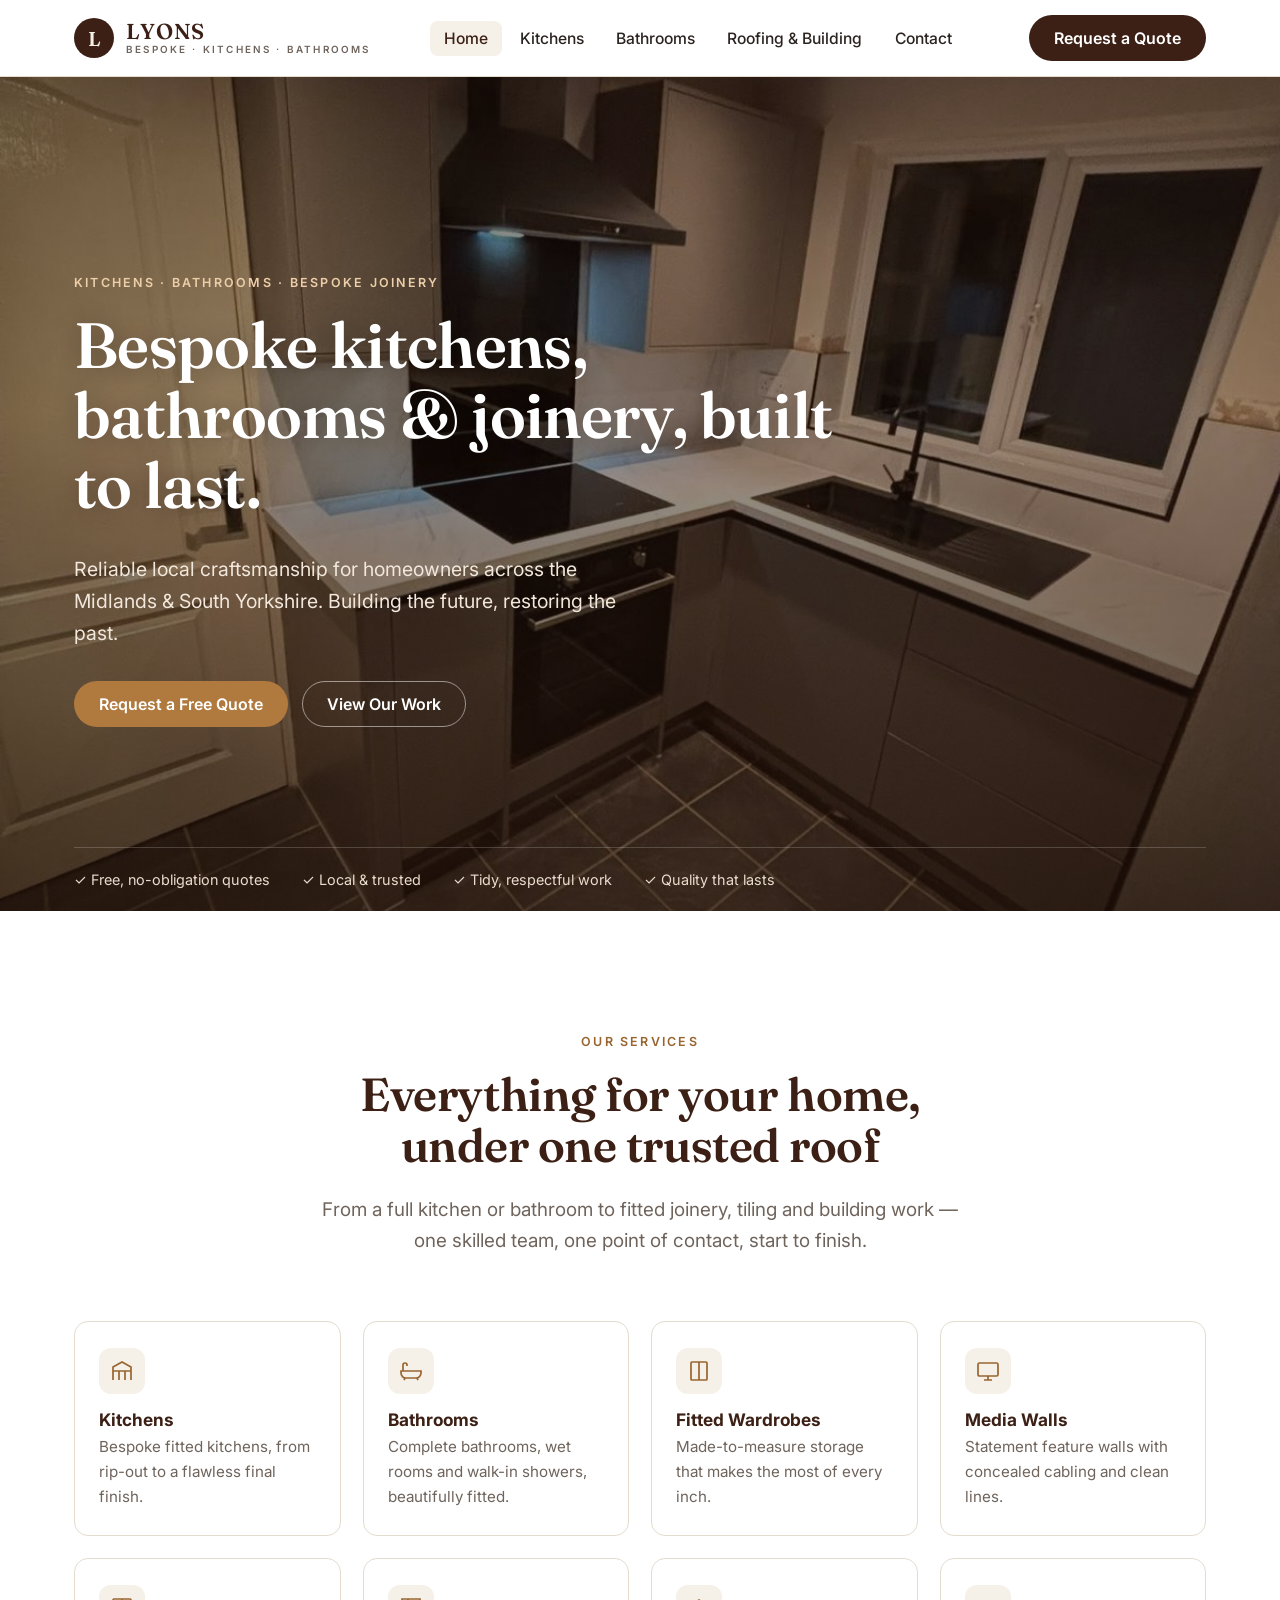
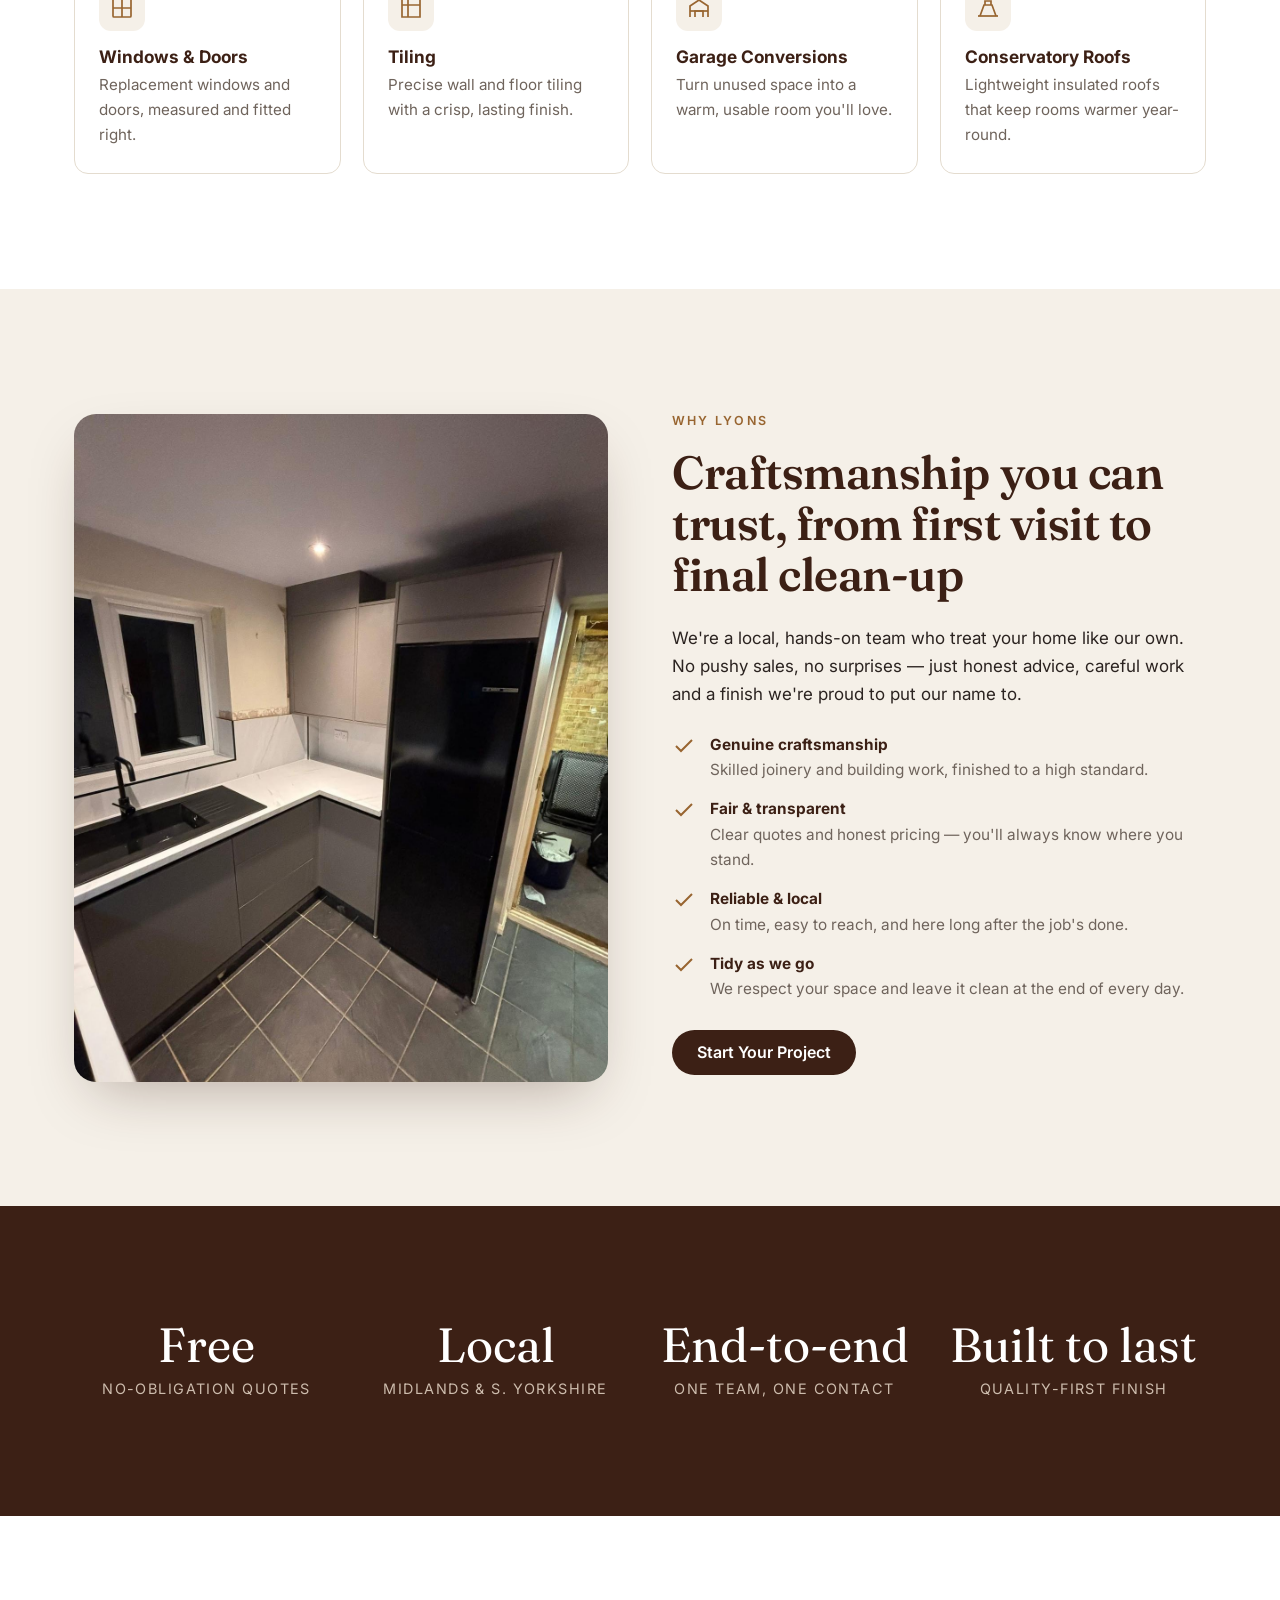
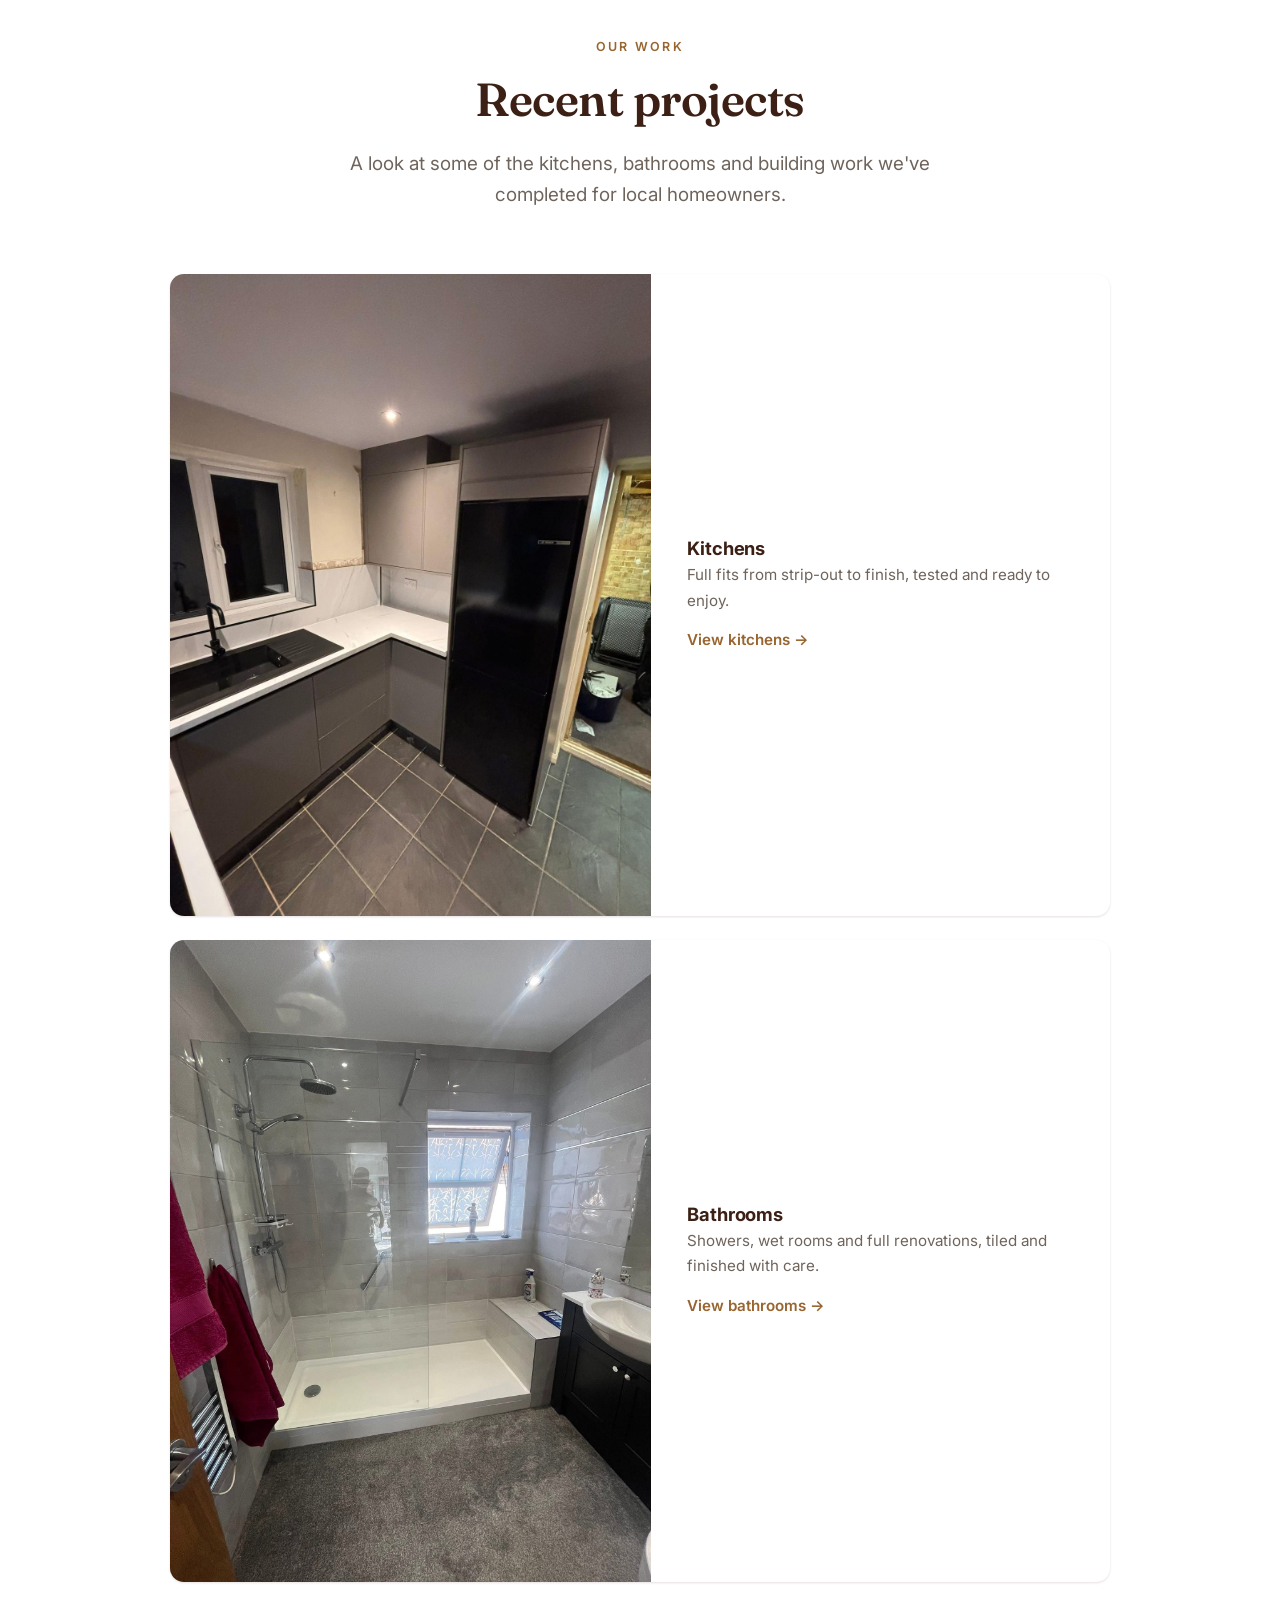
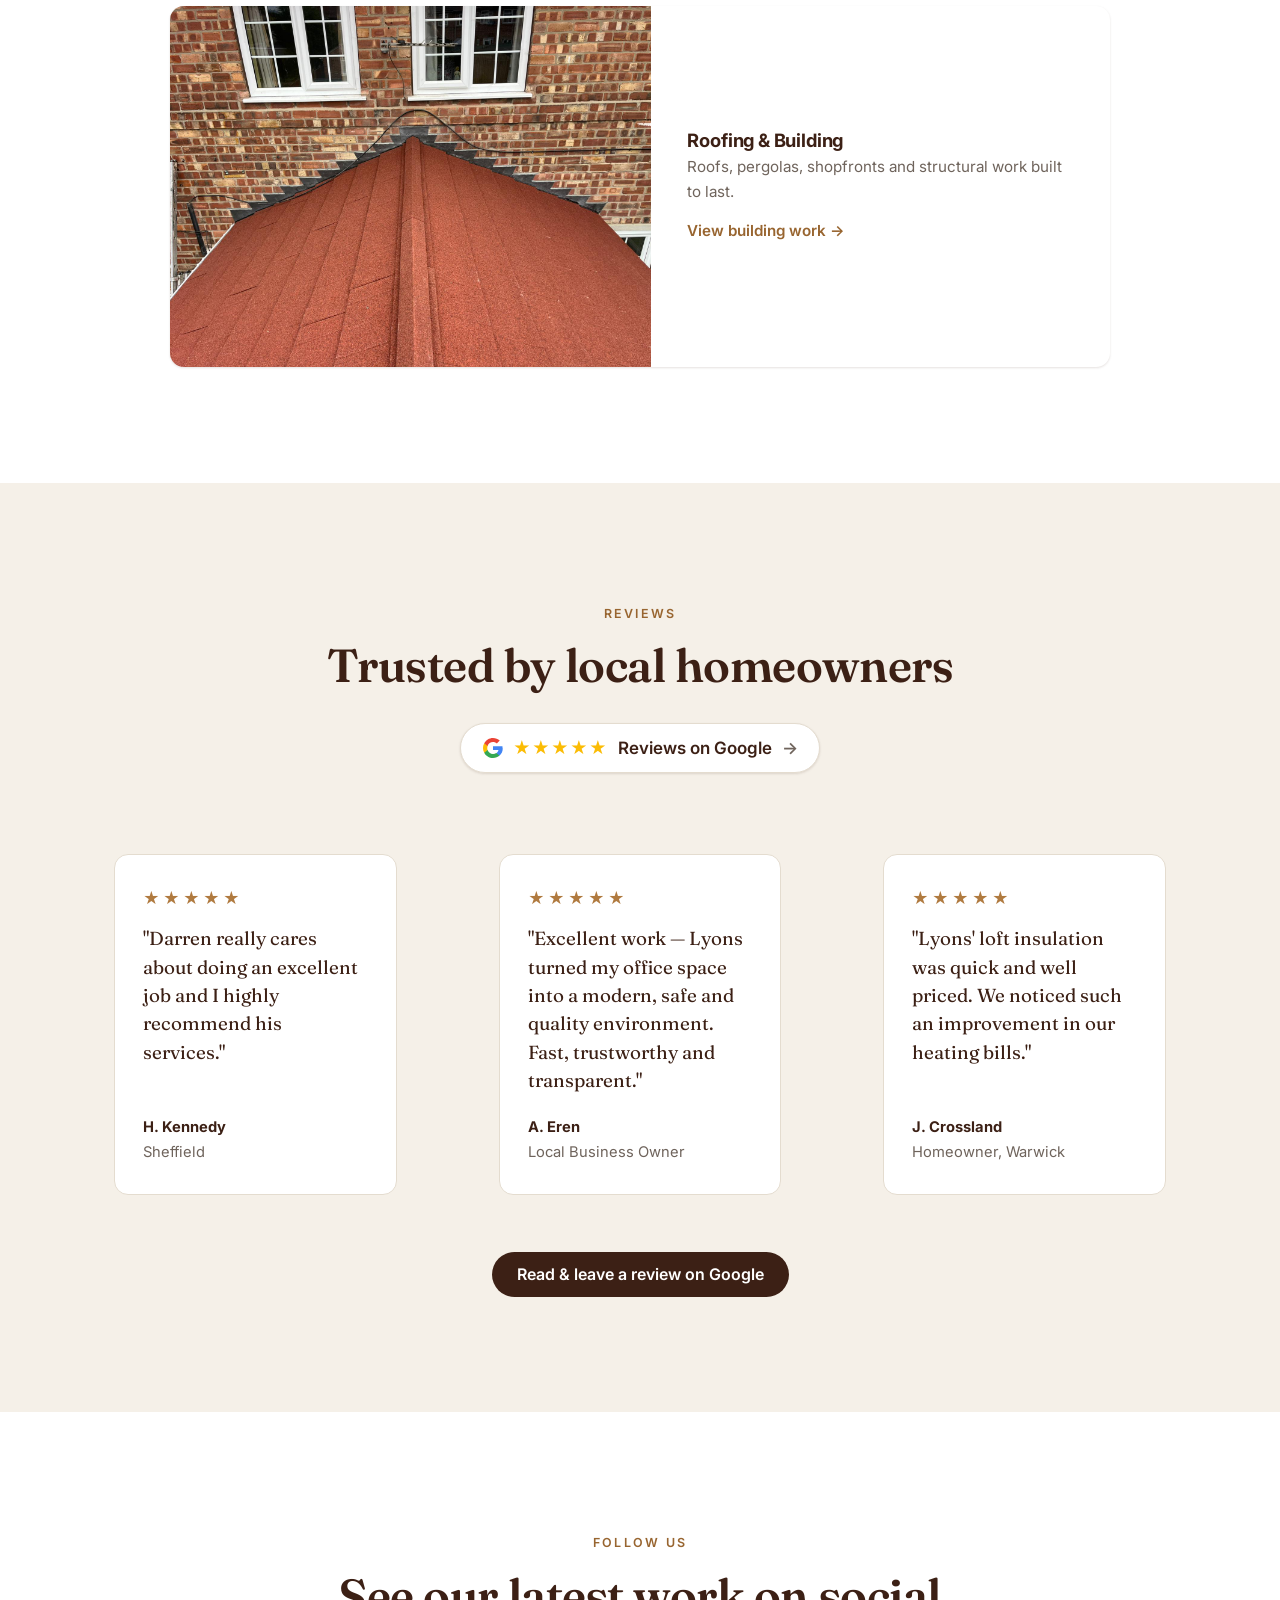
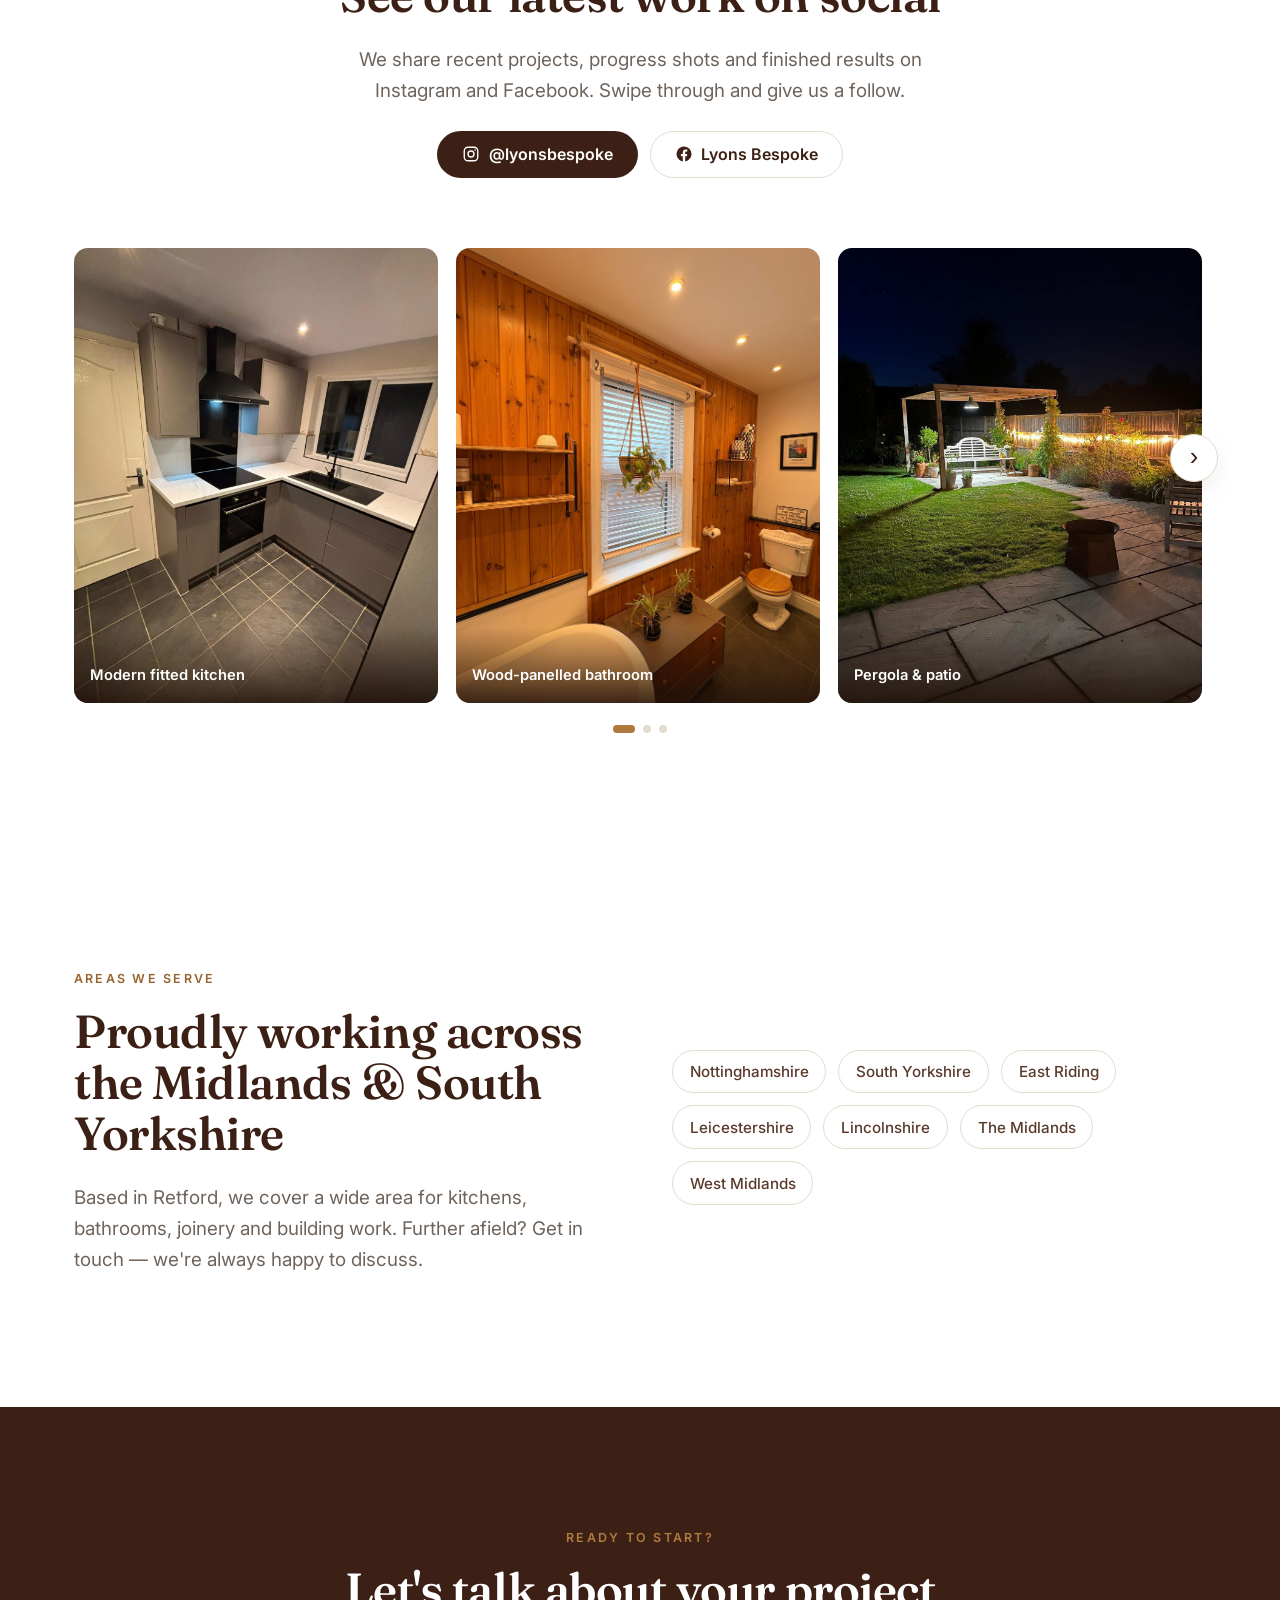
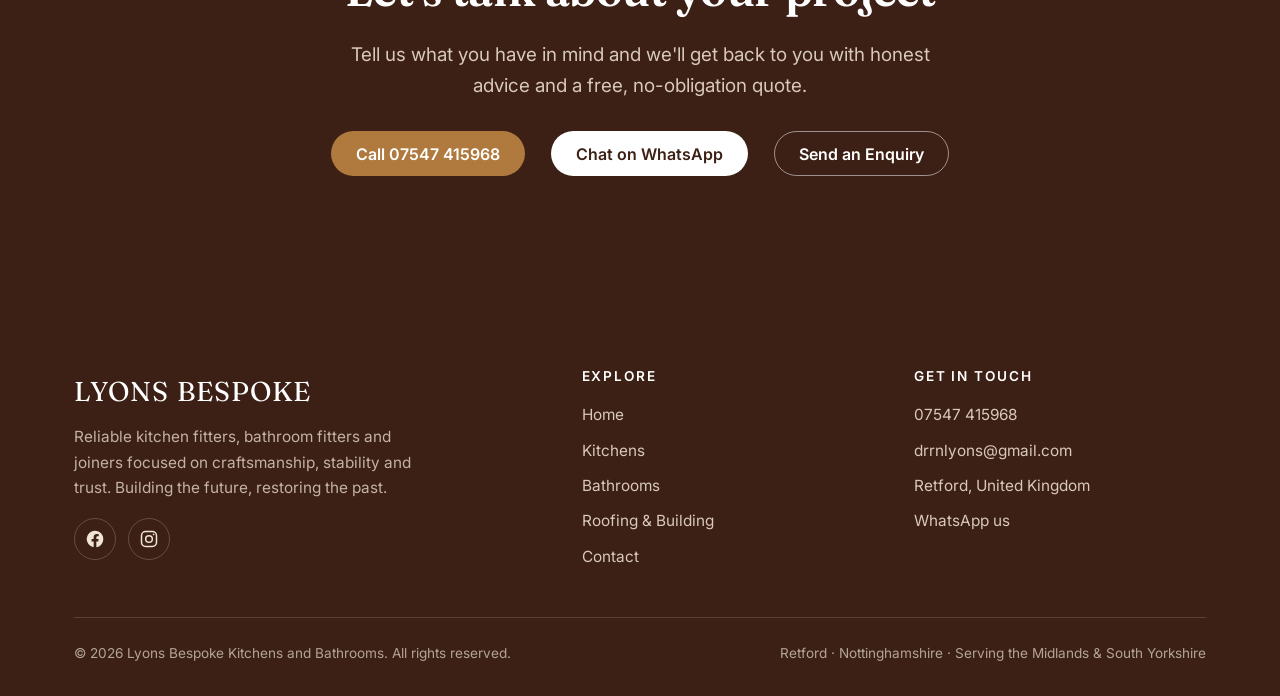
==== index.html @ ed869061 "Rework Follow Us into a swipeable carousel; widget-ready for live IG+FB feed - Replace two-column IG" ====
<!DOCTYPE html>
<html lang="en-GB">
<head>
  <meta charset="UTF-8">
  <meta name="viewport" content="width=device-width, initial-scale=1.0">
  <title>Lyons Bespoke | Kitchens, Bathrooms &amp; Joinery — Retford &amp; the Midlands</title>
  <meta name="description" content="Lyons Bespoke — reliable local craftsmen for fitted kitchens, bathrooms, joinery, roofing and building across the Midlands and South Yorkshire. Building the future, restoring the past. Free quotes.">
  <link rel="icon" href="favicon.svg" type="image/svg+xml">
  <meta property="og:type" content="website">
  <meta property="og:title" content="Lyons Bespoke | Kitchens, Bathrooms &amp; Joinery">
  <meta property="og:description" content="Reliable local craftsmanship for kitchens, bathrooms and bespoke joinery across the Midlands &amp; South Yorkshire.">
  <meta property="og:image" content="assets/img/kitchens/kitchens-1.jpeg">
  <meta name="theme-color" content="#3c2015">
  <link rel="preconnect" href="https://fonts.googleapis.com">
  <link rel="preconnect" href="https://fonts.gstatic.com" crossorigin>
  <link href="https://fonts.googleapis.com/css2?family=Fraunces:opsz,wght@9..144,500;9..144,600;9..144,700&family=Inter:wght@400;500;600;700&display=swap" rel="stylesheet">
  <link rel="stylesheet" href="styles.css">
  <script type="application/ld+json">
  {
    "@context": "https://schema.org",
    "@type": "HomeAndConstructionBusiness",
    "name": "Lyons Bespoke Kitchens and Bathrooms",
    "description": "Fitted kitchens, bathrooms, bespoke joinery, roofing and building work across the Midlands and South Yorkshire.",
    "url": "https://www.lyonsbespoke.com/",
    "telephone": "+447547415968",
    "email": "drrnlyons@gmail.com",
    "image": "https://www.lyonsbespoke.com/assets/img/kitchens/kitchens-1.jpeg",
    "address": { "@type": "PostalAddress", "addressLocality": "Retford", "addressCountry": "GB" },
    "areaServed": ["Nottinghamshire", "South Yorkshire", "East Riding", "Leicestershire", "Lincolnshire", "West Midlands"],
    "sameAs": [
      "https://www.facebook.com/people/Lyons-Bespoke-kitchens-Bathrooms/61568991250123/",
      "https://www.instagram.com/lyonsbespoke/"
    ]
  }
  </script>
</head>
<body>

  <!-- ============ HEADER ============ -->
  <header class="site-header">
    <div class="container nav">
      <a class="brand" href="index.html" aria-label="Lyons Bespoke home">
        <span class="brand__mark">L</span>
        <span class="brand__text">
          <span class="brand__name">LYONS</span>
          <span class="brand__tag">Bespoke · Kitchens · Bathrooms</span>
        </span>
      </a>
      <nav aria-label="Primary">
        <ul class="nav__links">
          <li><a href="index.html" class="is-active">Home</a></li>
          <li><a href="kitchens.html">Kitchens</a></li>
          <li><a href="bathrooms.html">Bathrooms</a></li>
          <li><a href="roofing.html">Roofing &amp; Building</a></li>
          <li><a href="contact.html">Contact</a></li>
          <li><a href="contact.html" class="btn btn--primary">Request a Quote</a></li>
        </ul>
      </nav>
      <div class="nav__cta">
        <a href="contact.html" class="btn btn--primary">Request a Quote</a>
        <button class="nav__toggle" aria-label="Menu" aria-expanded="false" aria-controls="primary-nav"><span></span></button>
      </div>
    </div>
  </header>

  <!-- ============ HERO ============ -->
  <section class="hero">
    <div class="hero__media">
      <img src="assets/img/kitchens/kitchens-1.jpeg" alt="A modern fitted kitchen completed by Lyons Bespoke" fetchpriority="high">
    </div>
    <div class="container">
      <div class="hero__inner">
        <span class="eyebrow">Kitchens · Bathrooms · Bespoke Joinery</span>
        <h1>Bespoke kitchens, bathrooms &amp; joinery, built to last.</h1>
        <p class="hero__sub">Reliable local craftsmanship for homeowners across the Midlands &amp; South Yorkshire. Building the future, restoring the past.</p>
        <div class="hero__actions">
          <a href="contact.html" class="btn btn--oak">Request a Free Quote</a>
          <a href="#work" class="btn btn--outline-light">View Our Work</a>
        </div>
      </div>
    </div>
    <div class="container">
      <div class="hero__strip">
        <span>&#10003; Free, no-obligation quotes</span>
        <span>&#10003; Local &amp; trusted</span>
        <span>&#10003; Tidy, respectful work</span>
        <span>&#10003; Quality that lasts</span>
      </div>
    </div>
  </section>

  <!-- ============ SERVICES ============ -->
  <section class="section" id="services">
    <div class="container">
      <div class="section-head center reveal">
        <span class="eyebrow">Our Services</span>
        <h2>Everything for your home, under one trusted roof</h2>
        <p class="lead">From a full kitchen or bathroom to fitted joinery, tiling and building work — one skilled team, one point of contact, start to finish.</p>
      </div>
      <div class="grid grid--services">
        <div class="svc reveal">
          <span class="svc__icon" aria-hidden="true"><svg viewBox="0 0 24 24" fill="none" stroke="currentColor" stroke-width="1.7"><path d="M3 21V8l9-5 9 5v13"/><path d="M3 12h18M9 12v9M15 12v9"/></svg></span>
          <h3>Kitchens</h3>
          <p>Bespoke fitted kitchens, from rip-out to a flawless final finish.</p>
        </div>
        <div class="svc reveal">
          <span class="svc__icon" aria-hidden="true"><svg viewBox="0 0 24 24" fill="none" stroke="currentColor" stroke-width="1.7"><path d="M4 12V6a2 2 0 0 1 4 0v1"/><path d="M2 12h20v2a5 5 0 0 1-5 5H7a5 5 0 0 1-5-5z"/><path d="M6 19l-1 2M18 19l1 2"/></svg></span>
          <h3>Bathrooms</h3>
          <p>Complete bathrooms, wet rooms and walk-in showers, beautifully fitted.</p>
        </div>
        <div class="svc reveal">
          <span class="svc__icon" aria-hidden="true"><svg viewBox="0 0 24 24" fill="none" stroke="currentColor" stroke-width="1.7"><rect x="4" y="3" width="16" height="18" rx="1"/><path d="M12 3v18"/><path d="M9 11h.01M15 11h.01"/></svg></span>
          <h3>Fitted Wardrobes</h3>
          <p>Made-to-measure storage that makes the most of every inch.</p>
        </div>
        <div class="svc reveal">
          <span class="svc__icon" aria-hidden="true"><svg viewBox="0 0 24 24" fill="none" stroke="currentColor" stroke-width="1.7"><rect x="2" y="4" width="20" height="13" rx="1.5"/><path d="M8 21h8M12 17v4"/></svg></span>
          <h3>Media Walls</h3>
          <p>Statement feature walls with concealed cabling and clean lines.</p>
        </div>
        <div class="svc reveal">
          <span class="svc__icon" aria-hidden="true"><svg viewBox="0 0 24 24" fill="none" stroke="currentColor" stroke-width="1.7"><rect x="3" y="3" width="18" height="18" rx="1"/><path d="M3 12h18M12 3v18"/></svg></span>
          <h3>Windows &amp; Doors</h3>
          <p>Replacement windows and doors, measured and fitted right.</p>
        </div>
        <div class="svc reveal">
          <span class="svc__icon" aria-hidden="true"><svg viewBox="0 0 24 24" fill="none" stroke="currentColor" stroke-width="1.7"><path d="M3 3h18v18H3z"/><path d="M3 9h18M9 3v18"/></svg></span>
          <h3>Tiling</h3>
          <p>Precise wall and floor tiling with a crisp, lasting finish.</p>
        </div>
        <div class="svc reveal">
          <span class="svc__icon" aria-hidden="true"><svg viewBox="0 0 24 24" fill="none" stroke="currentColor" stroke-width="1.7"><path d="M3 21V10l9-6 9 6v11"/><path d="M3 15h18"/><path d="M8 21v-6h8v6"/></svg></span>
          <h3>Garage Conversions</h3>
          <p>Turn unused space into a warm, usable room you'll love.</p>
        </div>
        <div class="svc reveal">
          <span class="svc__icon" aria-hidden="true"><svg viewBox="0 0 24 24" fill="none" stroke="currentColor" stroke-width="1.7"><path d="M2 20h20"/><path d="M4 20l4-11h8l4 11"/><path d="M9 9V5h6v4"/></svg></span>
          <h3>Conservatory Roofs</h3>
          <p>Lightweight insulated roofs that keep rooms warmer year-round.</p>
        </div>
      </div>
    </div>
  </section>

  <!-- ============ FEATURE / WHY ============ -->
  <section class="section section--cream">
    <div class="container">
      <div class="split">
        <div class="split__media reveal">
          <img src="assets/img/kitchens/kitchens-2.jpeg" alt="A modern fitted kitchen completed by Lyons Bespoke">
        </div>
        <div class="reveal">
          <span class="eyebrow">Why Lyons</span>
          <h2>Craftsmanship you can trust, from first visit to final clean-up</h2>
          <p>We're a local, hands-on team who treat your home like our own. No pushy sales, no surprises — just honest advice, careful work and a finish we're proud to put our name to.</p>
          <ul class="checks">
            <li>
              <svg viewBox="0 0 24 24" fill="none" stroke="currentColor" stroke-width="2"><path d="M20 6 9 17l-5-5"/></svg>
              <span><strong>Genuine craftsmanship</strong>Skilled joinery and building work, finished to a high standard.</span>
            </li>
            <li>
              <svg viewBox="0 0 24 24" fill="none" stroke="currentColor" stroke-width="2"><path d="M20 6 9 17l-5-5"/></svg>
              <span><strong>Fair &amp; transparent</strong>Clear quotes and honest pricing — you'll always know where you stand.</span>
            </li>
            <li>
              <svg viewBox="0 0 24 24" fill="none" stroke="currentColor" stroke-width="2"><path d="M20 6 9 17l-5-5"/></svg>
              <span><strong>Reliable &amp; local</strong>On time, easy to reach, and here long after the job's done.</span>
            </li>
            <li>
              <svg viewBox="0 0 24 24" fill="none" stroke="currentColor" stroke-width="2"><path d="M20 6 9 17l-5-5"/></svg>
              <span><strong>Tidy as we go</strong>We respect your space and leave it clean at the end of every day.</span>
            </li>
          </ul>
          <p style="margin-top:1.75rem"><a href="contact.html" class="btn btn--primary">Start Your Project</a></p>
        </div>
      </div>
    </div>
  </section>

  <!-- ============ PROMISE BAND ============ -->
  <section class="section section--ink">
    <div class="container">
      <div class="stats">
        <div class="reveal">
          <div class="stat__num">Free</div>
          <div class="stat__label">No-obligation quotes</div>
        </div>
        <div class="reveal">
          <div class="stat__num">Local</div>
          <div class="stat__label">Midlands &amp; S. Yorkshire</div>
        </div>
        <div class="reveal">
          <div class="stat__num">End&#8209;to&#8209;end</div>
          <div class="stat__label">One team, one contact</div>
        </div>
        <div class="reveal">
          <div class="stat__num">Built&nbsp;to&nbsp;last</div>
          <div class="stat__label">Quality-first finish</div>
        </div>
      </div>
    </div>
  </section>

  <!-- ============ FEATURED WORK ============ -->
  <section class="section" id="work">
    <div class="container">
      <div class="section-head center reveal">
        <span class="eyebrow">Our Work</span>
        <h2>Recent projects</h2>
        <p class="lead">A look at some of the kitchens, bathrooms and building work we've completed for local homeowners.</p>
      </div>
      <div class="work-list">
        <a class="work-card reveal" href="kitchens.html">
          <div class="work-card__img"><img src="assets/img/kitchens/kitchens-2.jpeg" alt="Modern grey fitted kitchen"></div>
          <div class="work-card__body">
            <h3>Kitchens</h3>
            <p>Full fits from strip-out to finish, tested and ready to enjoy.</p>
            <span class="work-card__more">View kitchens &#8594;</span>
          </div>
        </a>
        <a class="work-card reveal" href="bathrooms.html">
          <div class="work-card__img"><img src="assets/img/bathrooms/bathrooms-2.jpeg" alt="Walk-in shower bathroom renovation"></div>
          <div class="work-card__body">
            <h3>Bathrooms</h3>
            <p>Showers, wet rooms and full renovations, tiled and finished with care.</p>
            <span class="work-card__more">View bathrooms &#8594;</span>
          </div>
        </a>
        <a class="work-card reveal" href="roofing.html">
          <div class="work-card__img"><img src="assets/img/roofing/roofing-9.jpeg" alt="Roofing and building project"></div>
          <div class="work-card__body">
            <h3>Roofing &amp; Building</h3>
            <p>Roofs, pergolas, shopfronts and structural work built to last.</p>
            <span class="work-card__more">View building work &#8594;</span>
          </div>
        </a>
      </div>
    </div>
  </section>

  <!-- ============ TESTIMONIALS ============ -->
  <section class="section section--cream">
    <div class="container">
      <div class="section-head center reveal">
        <span class="eyebrow">Reviews</span>
        <h2>Trusted by local homeowners</h2>
        <a class="google-badge" href="https://www.google.com/search?q=Lyons+Bespoke+Kitchens+and+Bathrooms+Retford" target="_blank" rel="noopener" aria-label="See our reviews on Google">
          <svg width="20" height="20" viewBox="0 0 24 24" aria-hidden="true"><path fill="#4285F4" d="M23.5 12.3c0-.8-.1-1.6-.2-2.3H12v4.5h6.5c-.3 1.5-1.1 2.8-2.4 3.6v3h3.9c2.3-2.1 3.7-5.2 3.7-8.8z"/><path fill="#34A853" d="M12 24c3.2 0 5.9-1.1 7.8-2.9l-3.9-3c-1.1.7-2.5 1.2-3.9 1.2-3 0-5.6-2-6.5-4.8H1.5v3.1C3.4 21.4 7.4 24 12 24z"/><path fill="#FBBC05" d="M5.5 14.5c-.2-.7-.4-1.4-.4-2.5s.2-1.8.4-2.5V6.4H1.5C.5 8.1 0 10 0 12s.5 3.9 1.5 5.6l4-3.1z"/><path fill="#EA4335" d="M12 4.8c1.8 0 3.4.6 4.6 1.8l3.5-3.5C17.9 1.2 15.2 0 12 0 7.4 0 3.4 2.6 1.5 6.4l4 3.1C6.4 6.7 9 4.8 12 4.8z"/></svg>
          <span class="google-badge__stars">&#9733;&#9733;&#9733;&#9733;&#9733;</span>
          <span>Reviews on Google</span>
          <span class="google-badge__arrow">&#8594;</span>
        </a>
      </div>

      <!-- ============================ GOOGLE REVIEWS ============================
           The cards below are shown by default and always work. To replace them
           with a LIVE, auto-updating Google Reviews feed FILTERED TO 4★ AND ABOVE:
           1. Sign up free at https://featurable.com (recommended) — connect your
              Google Business Profile. In the widget settings, set the minimum
              rating / filter to "4 stars and above".
              (Elfsight and Trustindex also work and have the same rating filter.)
           2. Copy the widget snippet they give you, e.g. Featurable:
                <div id="featurable-XXXX" data-featurable-async></div>
                <script src="https://featurable.com/assets/js/widget.js" async></script>
           3. Delete the <div class="quotes">…</div> block below and paste it there.
           ===================================================================== -->
      <div class="quotes reviews-widget">
        <figure class="quote reveal">
          <div class="quote__stars" aria-label="5 out of 5 stars">&#9733;&#9733;&#9733;&#9733;&#9733;</div>
          <blockquote class="quote__text">"Darren really cares about doing an excellent job and I highly recommend his services."</blockquote>
          <figcaption class="quote__who"><strong>H. Kennedy</strong><span>Sheffield</span></figcaption>
        </figure>
        <figure class="quote reveal">
          <div class="quote__stars" aria-label="5 out of 5 stars">&#9733;&#9733;&#9733;&#9733;&#9733;</div>
          <blockquote class="quote__text">"Excellent work — Lyons turned my office space into a modern, safe and quality environment. Fast, trustworthy and transparent."</blockquote>
          <figcaption class="quote__who"><strong>A. Eren</strong><span>Local Business Owner</span></figcaption>
        </figure>
        <figure class="quote reveal">
          <div class="quote__stars" aria-label="5 out of 5 stars">&#9733;&#9733;&#9733;&#9733;&#9733;</div>
          <blockquote class="quote__text">"Lyons' loft insulation was quick and well priced. We noticed such an improvement in our heating bills."</blockquote>
          <figcaption class="quote__who"><strong>J. Crossland</strong><span>Homeowner, Warwick</span></figcaption>
        </figure>
      </div>
      <div class="center" style="margin-top:40px">
        <a href="https://www.google.com/search?q=Lyons+Bespoke+Kitchens+and+Bathrooms+Retford" class="btn btn--primary" target="_blank" rel="noopener">Read &amp; leave a review on Google</a>
      </div>
    </div>
  </section>

  <!-- ============ SOCIAL FEEDS ============ -->
  <section class="section">
    <div class="container">
      <div class="section-head center reveal">
        <span class="eyebrow">Follow Us</span>
        <h2>See our latest work on social</h2>
        <p class="lead">We share recent projects, progress shots and finished results on Instagram and Facebook. Swipe through and give us a follow.</p>
        <div class="social-follow">
          <a href="https://www.instagram.com/lyonsbespoke/" class="btn btn--primary" target="_blank" rel="noopener">
            <svg viewBox="0 0 24 24" fill="none" stroke="currentColor" stroke-width="1.8" aria-hidden="true"><rect x="3" y="3" width="18" height="18" rx="5"/><circle cx="12" cy="12" r="4"/><circle cx="17.5" cy="6.5" r="1" fill="currentColor" stroke="none"/></svg>
            @lyonsbespoke
          </a>
          <a href="https://www.facebook.com/61568991250123" class="btn btn--ghost" target="_blank" rel="noopener">
            <svg viewBox="0 0 24 24" fill="currentColor" aria-hidden="true"><path d="M22 12a10 10 0 1 0-11.6 9.9v-7H7.9V12h2.5V9.8c0-2.5 1.5-3.9 3.8-3.9 1.1 0 2.2.2 2.2.2v2.5h-1.2c-1.2 0-1.6.8-1.6 1.6V12h2.7l-.4 2.9h-2.3v7A10 10 0 0 0 22 12z"/></svg>
            Lyons Bespoke
          </a>
        </div>
      </div>

      <!-- ===================== LIVE SOCIAL FEED (widget-ready) =====================
           The swipeable carousel below shows recent project photos and works now.

           TO SHOW A LIVE, AUTO-UPDATING INSTAGRAM + FACEBOOK CAROUSEL (free):
           1. Create a free account at https://elfsight.com (or https://embedsocial.com).
           2. Build a "Social Feed" widget, connect BOTH @lyonsbespoke (Instagram) and
              the Lyons Bespoke Facebook page, and choose the "Slider / Carousel" layout.
           3. Copy the embed snippet and paste it in place of the whole
              <div class="slider" …>…</div> block below. Elfsight looks like:
                <script src="https://static.elfsight.com/platform/platform.js" async></script>
                <div class="elfsight-app-XXXX" data-elfsight-app-lazy></div>
           ========================================================================== -->
      <div class="slider reveal" data-slider>
        <button class="slider__btn slider__prev" data-slider-prev aria-label="Previous posts">&#8249;</button>
        <div class="slider__track" data-slider-track>
          <a class="slide" href="https://www.instagram.com/lyonsbespoke/" target="_blank" rel="noopener"><img src="assets/img/kitchens/kitchens-1.jpeg" alt="Modern fitted kitchen" loading="lazy"><span class="slide__cap">Modern fitted kitchen</span></a>
          <a class="slide" href="https://www.instagram.com/lyonsbespoke/" target="_blank" rel="noopener"><img src="assets/img/bathrooms/bathrooms-7.jpeg" alt="Wood-panelled bathroom" loading="lazy"><span class="slide__cap">Wood-panelled bathroom</span></a>
          <a class="slide" href="https://www.instagram.com/lyonsbespoke/" target="_blank" rel="noopener"><img src="assets/img/roofing/roofing-4.jpeg" alt="Garden pergola and patio" loading="lazy"><span class="slide__cap">Pergola &amp; patio</span></a>
          <a class="slide" href="https://www.instagram.com/lyonsbespoke/" target="_blank" rel="noopener"><img src="assets/img/kitchens/kitchens-2.jpeg" alt="Handleless grey kitchen" loading="lazy"><span class="slide__cap">Handleless grey kitchen</span></a>
          <a class="slide" href="https://www.instagram.com/lyonsbespoke/" target="_blank" rel="noopener"><img src="assets/img/bathrooms/bathrooms-2.jpeg" alt="Walk-in shower" loading="lazy"><span class="slide__cap">Walk-in shower</span></a>
          <a class="slide" href="https://www.instagram.com/lyonsbespoke/" target="_blank" rel="noopener"><img src="assets/img/roofing/roofing-10.jpeg" alt="Insulated conservatory roof" loading="lazy"><span class="slide__cap">Insulated conservatory roof</span></a>
          <a class="slide" href="https://www.instagram.com/lyonsbespoke/" target="_blank" rel="noopener"><img src="assets/img/bathrooms/bathrooms-5.jpeg" alt="Fitted shower enclosure" loading="lazy"><span class="slide__cap">Fitted shower enclosure</span></a>
          <a class="slide" href="https://www.instagram.com/lyonsbespoke/" target="_blank" rel="noopener"><img src="assets/img/roofing/roofing-9.jpeg" alt="New felt roof" loading="lazy"><span class="slide__cap">New felt roof</span></a>
        </div>
        <button class="slider__btn slider__next" data-slider-next aria-label="Next posts">&#8250;</button>
        <div class="slider__dots" data-slider-dots aria-hidden="true"></div>
      </div>
    </div>
  </section>

  <!-- ============ AREAS ============ -->
  <section class="section">
    <div class="container">
      <div class="split">
        <div class="reveal">
          <span class="eyebrow">Areas We Serve</span>
          <h2>Proudly working across the Midlands &amp; South Yorkshire</h2>
          <p class="lead">Based in Retford, we cover a wide area for kitchens, bathrooms, joinery and building work. Further afield? Get in touch — we're always happy to discuss.</p>
        </div>
        <div class="reveal">
          <div class="areas">
            <span class="area-chip">Nottinghamshire</span>
            <span class="area-chip">South Yorkshire</span>
            <span class="area-chip">East Riding</span>
            <span class="area-chip">Leicestershire</span>
            <span class="area-chip">Lincolnshire</span>
            <span class="area-chip">The Midlands</span>
            <span class="area-chip">West Midlands</span>
          </div>
        </div>
      </div>
    </div>
  </section>

  <!-- ============ CTA ============ -->
  <section class="section section--ink">
    <div class="container cta-band reveal">
      <span class="eyebrow">Ready to start?</span>
      <h2>Let's talk about your project</h2>
      <p class="lead" style="max-width:600px;margin-inline:auto">Tell us what you have in mind and we'll get back to you with honest advice and a free, no-obligation quote.</p>
      <div class="cta-methods">
        <a href="tel:+447547415968" class="btn btn--oak">Call 07547 415968</a>
        <a href="https://wa.me/447547415968" class="btn btn--light" target="_blank" rel="noopener">Chat on WhatsApp</a>
        <a href="contact.html" class="btn btn--outline-light">Send an Enquiry</a>
      </div>
    </div>
  </section>

  <!-- ============ FOOTER ============ -->
  <footer class="site-footer">
    <div class="container">
      <div class="footer-grid">
        <div class="footer-brand">
          <div class="footer-brand__name">LYONS BESPOKE</div>
          <p>Reliable kitchen fitters, bathroom fitters and joiners focused on craftsmanship, stability and trust. Building the future, restoring the past.</p>
          <div class="footer-social">
            <a href="https://www.facebook.com/people/Lyons-Bespoke-kitchens-Bathrooms/61568991250123/" target="_blank" rel="noopener" aria-label="Facebook">
              <svg viewBox="0 0 24 24" fill="currentColor"><path d="M22 12a10 10 0 1 0-11.6 9.9v-7H7.9V12h2.5V9.8c0-2.5 1.5-3.9 3.8-3.9 1.1 0 2.2.2 2.2.2v2.5h-1.2c-1.2 0-1.6.8-1.6 1.6V12h2.7l-.4 2.9h-2.3v7A10 10 0 0 0 22 12z"/></svg>
            </a>
            <a href="https://www.instagram.com/lyonsbespoke/" target="_blank" rel="noopener" aria-label="Instagram">
              <svg viewBox="0 0 24 24" fill="none" stroke="currentColor" stroke-width="1.8"><rect x="3" y="3" width="18" height="18" rx="5"/><circle cx="12" cy="12" r="4"/><circle cx="17.5" cy="6.5" r="1" fill="currentColor" stroke="none"/></svg>
            </a>
          </div>
        </div>
        <div>
          <h4>Explore</h4>
          <ul class="footer-list">
            <li><a href="index.html">Home</a></li>
            <li><a href="kitchens.html">Kitchens</a></li>
            <li><a href="bathrooms.html">Bathrooms</a></li>
            <li><a href="roofing.html">Roofing &amp; Building</a></li>
            <li><a href="contact.html">Contact</a></li>
          </ul>
        </div>
        <div>
          <h4>Get in Touch</h4>
          <ul class="footer-list">
            <li><a href="tel:+447547415968">07547 415968</a></li>
            <li><a href="mailto:drrnlyons@gmail.com">drrnlyons@gmail.com</a></li>
            <li>Retford, United Kingdom</li>
            <li><a href="https://wa.me/447547415968" target="_blank" rel="noopener">WhatsApp us</a></li>
          </ul>
        </div>
      </div>
      <div class="footer-bottom">
        <span>&copy; <span data-year>2026</span> Lyons Bespoke Kitchens and Bathrooms. All rights reserved.</span>
        <span>Retford · Nottinghamshire · Serving the Midlands &amp; South Yorkshire</span>
      </div>
    </div>
  </footer>

  <script src="main.js" defer></script>
</body>
</html>
---- styles.css ----
/* =========================================================================
   Lyons Bespoke — Kitchens · Bathrooms · Joinery
   Clean & modern design system honouring the brand (espresso + cream)
   ========================================================================= */

:root {
  /* Brand palette (sampled from logo) */
  --ink:        #3c2015;   /* espresso brown — headings, logo */
  --ink-soft:   #5a3b2c;
  --cream:      #f5f0e8;   /* warm cream sections */
  --cream-deep: #ece3d6;
  --oak:        #b07a3f;   /* warm oak / brass accent */
  --oak-dark:   #986530;

  --text:   #2b2320;       /* body text */
  --muted:  #6f645c;       /* secondary text */
  --line:   #e4dccf;       /* hairline borders */
  --white:  #ffffff;

  --maxw: 1180px;
  --radius: 14px;
  --radius-lg: 22px;
  --shadow-sm: 0 1px 3px rgba(60,32,21,.08), 0 1px 2px rgba(60,32,21,.06);
  --shadow-md: 0 10px 30px -12px rgba(60,32,21,.28);
  --shadow-lg: 0 24px 60px -20px rgba(60,32,21,.35);

  --ff-display: "Fraunces", Georgia, "Times New Roman", serif;
  --ff-body: "Inter", -apple-system, BlinkMacSystemFont, "Segoe UI", Roboto, Helvetica, Arial, sans-serif;

  --ease: cubic-bezier(.22,.61,.36,1);
}

/* ---------- Reset / base ---------- */
* { box-sizing: border-box; }
html { scroll-behavior: smooth; -webkit-text-size-adjust: 100%; }
body {
  margin: 0;
  font-family: var(--ff-body);
  color: var(--text);
  background: var(--white);
  line-height: 1.65;
  font-size: 17px;
  -webkit-font-smoothing: antialiased;
  text-rendering: optimizeLegibility;
}
img { max-width: 100%; display: block; }
a { color: var(--ink); text-decoration: none; transition: color .2s var(--ease); }
a:hover { color: var(--oak-dark); }
h1, h2, h3, h4 {
  font-family: var(--ff-display);
  color: var(--ink);
  font-weight: 600;
  line-height: 1.1;
  margin: 0 0 .5em;
  letter-spacing: -0.01em;
}
h1 { font-size: clamp(2.3rem, 6vw, 4rem); }
h2 { font-size: clamp(1.9rem, 4vw, 2.9rem); }
h3 { font-size: 1.3rem; }
p { margin: 0 0 1rem; }
:focus-visible { outline: 3px solid var(--oak); outline-offset: 3px; border-radius: 4px; }

/* ---------- Layout helpers ---------- */
.container { width: 100%; max-width: var(--maxw); margin-inline: auto; padding-inline: 24px; }
.section { padding: clamp(64px, 9vw, 120px) 0; }
.section--cream { background: var(--cream); }
.section--ink { background: var(--ink); color: #f3e9df; }
.section--ink h2, .section--ink h3 { color: #fff; }
.narrow { max-width: 720px; }
.center { text-align: center; margin-inline: auto; }

.eyebrow {
  font-family: var(--ff-body);
  text-transform: uppercase;
  letter-spacing: .18em;
  font-size: .78rem;
  font-weight: 600;
  color: var(--oak-dark);
  margin-bottom: 1rem;
  display: inline-block;
}
.section--ink .eyebrow { color: var(--oak); }
.lead { font-size: 1.18rem; color: var(--muted); }
.section--ink .lead { color: #d9c9ba; }

/* ---------- Buttons ---------- */
.btn {
  display: inline-flex; align-items: center; gap: .55em;
  font-family: var(--ff-body); font-weight: 600; font-size: 1rem;
  padding: .85em 1.5em; border-radius: 999px; cursor: pointer;
  border: 1.5px solid transparent; transition: all .22s var(--ease);
  text-align: center; line-height: 1;
}
.btn--primary { background: var(--ink); color: #fff; }
.btn--primary:hover { background: var(--oak-dark); color: #fff; transform: translateY(-2px); box-shadow: var(--shadow-md); }
.btn--oak { background: var(--oak); color: #fff; }
.btn--oak:hover { background: var(--oak-dark); color:#fff; transform: translateY(-2px); box-shadow: var(--shadow-md); }
.btn--ghost { background: transparent; color: var(--ink); border-color: var(--line); }
.btn--ghost:hover { border-color: var(--ink); color: var(--ink); transform: translateY(-2px); }
.btn--light { background: #fff; color: var(--ink); }
.btn--light:hover { background: var(--cream); color: var(--ink); transform: translateY(-2px); }
.btn--outline-light { background: transparent; color: #fff; border-color: rgba(255,255,255,.5); }
.btn--outline-light:hover { border-color:#fff; background: rgba(255,255,255,.08); color:#fff; transform: translateY(-2px); }

/* ---------- Header ---------- */
.site-header {
  position: sticky; top: 0; z-index: 100;
  background: rgba(255,255,255,.88);
  backdrop-filter: saturate(160%) blur(12px);
  border-bottom: 1px solid var(--line);
}
.nav {
  display: flex; align-items: center; justify-content: space-between;
  gap: 24px; height: 76px;
}
.brand { display: flex; align-items: center; gap: 12px; flex-shrink: 0; }
.brand__mark {
  width: 40px; height: 40px; border-radius: 50%;
  display: grid; place-items: center; flex-shrink: 0;
  background: var(--ink); color: var(--cream);
  font-family: var(--ff-display); font-weight: 600; font-size: 1.25rem;
}
.brand__text { display: flex; flex-direction: column; line-height: 1.05; }
.brand__name {
  font-family: var(--ff-display); font-weight: 600; font-size: 1.35rem;
  color: var(--ink); letter-spacing: .04em;
}
.brand__tag {
  font-size: .62rem; text-transform: uppercase; letter-spacing: .22em;
  color: var(--muted); font-weight: 600;
}
.nav__links { display: flex; align-items: center; gap: 4px; list-style: none; margin: 0; padding: 0; }
.nav__links a {
  font-weight: 500; font-size: .98rem; padding: .5em .9em; border-radius: 8px;
  color: var(--text);
}
.nav__links a:hover, .nav__links a.is-active { color: var(--ink); background: var(--cream); }
/* The in-list CTA is only for the mobile menu; on desktop the nav__cta button is used */
.nav__links .btn { display: none; }
.nav__links .btn:hover { background: var(--oak-dark); color: #fff; }
.nav__cta { display: flex; align-items: center; gap: 12px; }
.nav__toggle {
  display: none; background: none; border: 0; cursor: pointer; padding: 8px;
  width: 44px; height: 44px;
}
.nav__toggle span, .nav__toggle span::before, .nav__toggle span::after {
  content: ""; display: block; width: 24px; height: 2px; background: var(--ink);
  border-radius: 2px; transition: transform .25s var(--ease), opacity .2s;
  position: relative;
}
.nav__toggle span::before { position: absolute; top: -7px; }
.nav__toggle span::after { position: absolute; top: 7px; }
.nav__toggle[aria-expanded="true"] span { background: transparent; }
.nav__toggle[aria-expanded="true"] span::before { transform: translateY(7px) rotate(45deg); }
.nav__toggle[aria-expanded="true"] span::after { transform: translateY(-7px) rotate(-45deg); }

/* ---------- Hero ---------- */
.hero { position: relative; color: #fff; overflow: hidden; }
.hero__media { position: absolute; inset: 0; z-index: 0; }
.hero__media img { width: 100%; height: 100%; object-fit: cover; }
.hero__media::after {
  content: ""; position: absolute; inset: 0;
  background: linear-gradient(180deg, rgba(30,15,8,.55) 0%, rgba(30,15,8,.42) 40%, rgba(30,15,8,.78) 100%);
}
.hero__inner {
  position: relative; z-index: 1;
  padding: clamp(90px, 16vw, 190px) 0 clamp(70px, 11vw, 120px);
  max-width: 760px;
}
.hero .eyebrow { color: #eccfa9; }
.hero h1 { color: #fff; text-shadow: 0 2px 24px rgba(0,0,0,.28); }
.hero__sub { font-size: 1.22rem; color: #f2e7db; max-width: 560px; margin-bottom: 2rem; }
.hero__actions { display: flex; flex-wrap: wrap; gap: 14px; }
.hero__strip {
  position: relative; z-index: 1;
  border-top: 1px solid rgba(255,255,255,.18);
  display: flex; flex-wrap: wrap; gap: 8px 32px; padding: 20px 0;
  font-size: .9rem; color: #e9dccd;
}
.hero__strip span { display: inline-flex; align-items: center; gap: .5em; }

/* ---------- Section heading block ---------- */
.section-head { max-width: 640px; margin-bottom: clamp(40px, 6vw, 64px); }
.section-head.center { margin-inline: auto; }

/* ---------- Services grid ---------- */
.grid { display: grid; gap: 22px; }
.grid--services { grid-template-columns: repeat(4, 1fr); }
.svc {
  background: var(--white); border: 1px solid var(--line); border-radius: var(--radius);
  padding: 26px 24px; transition: transform .25s var(--ease), box-shadow .25s var(--ease), border-color .25s;
}
.section--cream .svc { background: #fff; }
.svc:hover { transform: translateY(-4px); box-shadow: var(--shadow-md); border-color: var(--cream-deep); }
.svc__icon {
  width: 46px; height: 46px; border-radius: 12px; margin-bottom: 16px;
  display: grid; place-items: center; background: var(--cream); color: var(--oak-dark);
}
.svc__icon svg { width: 24px; height: 24px; }
.svc h3 { font-family: var(--ff-body); font-weight: 700; font-size: 1.08rem; color: var(--ink); letter-spacing: 0; margin-bottom: .35rem; }
.svc p { font-size: .95rem; color: var(--muted); margin: 0; }

/* ---------- Feature / split ---------- */
.split { display: grid; grid-template-columns: 1fr 1fr; gap: clamp(32px, 5vw, 72px); align-items: center; }
.split__media img { border-radius: var(--radius-lg); box-shadow: var(--shadow-lg); aspect-ratio: 4/5; object-fit: cover; width: 100%; }
.split--reverse .split__media { order: 2; }

.checks { list-style: none; margin: 1.5rem 0 0; padding: 0; display: grid; gap: 14px; }
.checks li { display: flex; gap: 14px; align-items: flex-start; }
.checks svg { flex-shrink: 0; width: 24px; height: 24px; color: var(--oak-dark); margin-top: 2px; }
.checks strong { color: var(--ink); display: block; font-weight: 700; }
.checks span { color: var(--muted); font-size: .96rem; }

/* ---------- Stats ---------- */
.stats { display: grid; grid-template-columns: repeat(4,1fr); gap: 24px; text-align: center; }
.stat__num { font-family: var(--ff-display); font-size: clamp(2.2rem,4vw,3rem); color: var(--ink); line-height: 1; }
.section--ink .stat__num { color: #fff; }
.stat__label { font-size: .9rem; color: var(--muted); text-transform: uppercase; letter-spacing: .1em; margin-top: 8px; }
.section--ink .stat__label { color: #cdbcad; }

/* ---------- Gallery ---------- */
.gallery { display: grid; grid-template-columns: repeat(3, 1fr); gap: 18px; }
.gallery--2 { grid-template-columns: repeat(2, 1fr); }
.tile {
  position: relative; overflow: hidden; border-radius: var(--radius);
  background: var(--cream-deep); cursor: pointer; aspect-ratio: 4/3;
  border: 0; padding: 0; width: 100%; display: block;
}
.tile img { width: 100%; height: 100%; object-fit: cover; transition: transform .5s var(--ease); }
.tile:hover img { transform: scale(1.06); }
.tile__cap {
  position: absolute; inset: auto 0 0 0; padding: 30px 16px 14px;
  background: linear-gradient(180deg, transparent, rgba(30,15,8,.82));
  color: #fff; font-size: .92rem; font-weight: 600; text-align: left;
  opacity: 0; transform: translateY(8px); transition: all .3s var(--ease);
}
.tile:hover .tile__cap, .tile:focus-visible .tile__cap { opacity: 1; transform: translateY(0); }

.work-card { display: block; border-radius: var(--radius); overflow: hidden; box-shadow: var(--shadow-sm); background:#fff; transition: transform .25s var(--ease), box-shadow .25s; }
.work-card:hover { transform: translateY(-4px); box-shadow: var(--shadow-lg); }
.work-card__img { aspect-ratio: 3/2; overflow: hidden; }
.work-card__img img { width:100%; height:100%; object-fit: cover; transition: transform .5s var(--ease); }
.work-card:hover .work-card__img img { transform: scale(1.05); }
.work-card__body { padding: 20px 22px; }
.work-card__body h3 { font-family: var(--ff-body); font-weight: 700; font-size: 1.15rem; color: var(--ink); margin-bottom: .25rem; }
.work-card__body p { color: var(--muted); font-size: .95rem; margin: 0; }
.work-card__more { display:inline-flex; align-items:center; gap:.4em; margin-top:14px; font-weight:600; color: var(--oak-dark); font-size:.95rem; }

/* Vertically-stacked project cards (image left, text right) */
.work-list { display: grid; grid-template-columns: 1fr; gap: 24px; max-width: 940px; margin-inline: auto; }
.work-list .work-card { display: grid; grid-template-columns: 1.05fr 1fr; align-items: stretch; }
.work-list .work-card__img { aspect-ratio: auto; }
.work-list .work-card__img img { height: 100%; min-height: 220px; }
.work-list .work-card__body { align-self: center; padding: 30px 36px; }
@media (max-width: 640px) {
  .work-list .work-card { grid-template-columns: 1fr; }
  .work-list .work-card__img { aspect-ratio: 3/2; }
  .work-list .work-card__img img { min-height: 0; }
}

/* Stacked gallery (one project per row) */
.gallery.gallery--stack { grid-template-columns: 1fr; max-width: 840px; margin-inline: auto; gap: 26px; }
.gallery--stack .tile { aspect-ratio: auto; cursor: zoom-in; }
.gallery--stack .tile img { height: auto; }
.gallery--stack .tile__cap { opacity: 1; transform: none; padding: 40px 22px 18px; font-size: 1rem; }

/* ---------- Testimonials ---------- */
.quotes { display: grid; grid-template-columns: repeat(3,1fr); gap: 22px; }
.quote {
  background: #fff; border: 1px solid var(--line); border-radius: var(--radius);
  padding: 30px 28px; display: flex; flex-direction: column;
}
.section--cream .quote { background:#fff; }
.quote__stars { color: var(--oak); letter-spacing: 3px; margin-bottom: 14px; font-size: 1rem; }
.quote__text { font-family: var(--ff-display); font-size: 1.18rem; color: var(--ink); line-height: 1.5; margin: 0 0 20px; }
.quote__who { margin-top: auto; font-size: .92rem; }
.quote__who strong { color: var(--ink); display: block; }
.quote__who span { color: var(--muted); }

/* Google reviews badge + widget container */
.google-badge { display: inline-flex; align-items: center; gap: 10px; background: #fff; border: 1px solid var(--line); border-radius: 999px; padding: .6em 1.25em; box-shadow: var(--shadow-sm); font-weight: 600; color: var(--ink); margin-top: 8px; }
a.google-badge:hover { border-color: var(--ink); color: var(--ink); transform: translateY(-2px); box-shadow: var(--shadow-md); transition: all .2s var(--ease); }
.google-badge svg { flex-shrink: 0; }
.google-badge__stars { color: #fbbc04; letter-spacing: 1px; }
.google-badge__arrow { color: var(--muted); }
.reviews-widget { margin-top: 8px; }

/* ---------- Social feeds ---------- */
.social-follow { display: flex; gap: 12px; justify-content: center; flex-wrap: wrap; margin-top: 24px; }
.social-follow .btn svg { width: 18px; height: 18px; }

/* Swipeable slider (also used as the mount for a live social-feed widget) */
.slider { position: relative; margin-top: 8px; }
.slider__track {
  display: flex; gap: 18px; overflow-x: auto; scroll-snap-type: x mandatory;
  scroll-behavior: smooth; padding: 6px 2px 16px; -webkit-overflow-scrolling: touch;
  scrollbar-width: none;
}
.slider__track::-webkit-scrollbar { display: none; }
.slide {
  position: relative; flex: 0 0 calc((100% - 36px) / 3); scroll-snap-align: start;
  border-radius: var(--radius); overflow: hidden; aspect-ratio: 4/5; background: var(--cream-deep);
}
.slide img { width: 100%; height: 100%; object-fit: cover; transition: transform .5s var(--ease); }
.slide:hover img { transform: scale(1.05); }
.slide__cap {
  position: absolute; inset: auto 0 0 0; padding: 36px 16px 15px; color: #fff;
  font-size: .92rem; font-weight: 600;
  background: linear-gradient(180deg, transparent, rgba(30,15,8,.85));
}
.slider__btn {
  position: absolute; top: 44%; transform: translateY(-50%); z-index: 3;
  width: 48px; height: 48px; border-radius: 50%; border: 1px solid var(--line);
  background: #fff; color: var(--ink); cursor: pointer; box-shadow: var(--shadow-md);
  display: grid; place-items: center; font-size: 1.6rem; line-height: 1; padding-bottom: 3px;
  transition: background .2s var(--ease), color .2s var(--ease), opacity .2s;
}
.slider__btn:hover { background: var(--ink); color: #fff; }
.slider__btn:disabled { opacity: 0; pointer-events: none; }
.slider__prev { left: -12px; }
.slider__next { right: -12px; }
.slider__dots { display: flex; gap: 8px; justify-content: center; margin-top: 6px; }
.slider__dots button { width: 8px; height: 8px; border-radius: 50%; border: 0; background: var(--line); cursor: pointer; padding: 0; transition: all .25s var(--ease); }
.slider__dots button.is-active { background: var(--oak); width: 22px; border-radius: 4px; }
@media (max-width: 820px) {
  .slide { flex-basis: calc((100% - 18px) / 2); }
  .slider__prev { left: 2px; } .slider__next { right: 2px; }
}
@media (max-width: 560px) {
  .slide { flex-basis: 80%; }
}

/* ---------- Areas ---------- */
.areas { display: flex; flex-wrap: wrap; gap: 12px; }
.area-chip {
  background: var(--white); border: 1px solid var(--line); color: var(--ink-soft);
  padding: .55em 1.1em; border-radius: 999px; font-size: .95rem; font-weight: 500;
}
.section--ink .area-chip { background: rgba(255,255,255,.06); border-color: rgba(255,255,255,.16); color:#f0e4d7; }

/* ---------- CTA band ---------- */
.cta-band { text-align: center; }
.cta-band .btn { margin: 6px; }
.cta-methods { display: flex; flex-wrap: wrap; justify-content: center; gap: 14px; margin-top: 24px; }

/* ---------- Contact ---------- */
.contact-grid { display: grid; grid-template-columns: 1fr 1.2fr; gap: clamp(32px,5vw,64px); align-items: start; }
.contact-info { display: grid; gap: 18px; }
.info-row { display: flex; gap: 16px; align-items: flex-start; }
.info-row__icon { width: 46px; height:46px; border-radius: 12px; background: var(--cream); color: var(--oak-dark); display: grid; place-items: center; flex-shrink: 0; }
.info-row__icon svg { width: 22px; height: 22px; }
.info-row h3 { font-family: var(--ff-body); font-size: 1rem; margin: 0 0 2px; color: var(--ink); }
.info-row a, .info-row p { margin: 0; color: var(--muted); font-size: 1rem; }
.info-row a:hover { color: var(--oak-dark); }

.form { background: #fff; border: 1px solid var(--line); border-radius: var(--radius-lg); padding: clamp(24px,4vw,40px); box-shadow: var(--shadow-sm); }
.form__row { display: grid; grid-template-columns: 1fr 1fr; gap: 18px; }
.field { margin-bottom: 18px; }
.field label { display: block; font-weight: 600; font-size: .9rem; color: var(--ink); margin-bottom: 7px; }
.field input, .field textarea, .field select {
  width: 100%; font-family: var(--ff-body); font-size: 1rem; color: var(--text);
  padding: .8em 1em; border: 1.5px solid var(--line); border-radius: 10px; background: var(--white);
  transition: border-color .2s, box-shadow .2s;
}
.field input:focus, .field textarea:focus, .field select:focus {
  outline: none; border-color: var(--oak); box-shadow: 0 0 0 3px rgba(176,122,63,.16);
}
.field textarea { resize: vertical; min-height: 130px; }
.form__note { font-size: .85rem; color: var(--muted); margin-top: 4px; }

/* ---------- Footer ---------- */
.site-footer { background: var(--ink); color: #d9c9ba; padding: 72px 0 32px; }
.footer-grid { display: grid; grid-template-columns: 1.6fr 1fr 1fr; gap: 40px; }
.site-footer h4 { color: #fff; font-family: var(--ff-body); font-size: .85rem; text-transform: uppercase; letter-spacing: .14em; margin-bottom: 18px; }
.site-footer a { color: #d9c9ba; }
.site-footer a:hover { color: var(--oak); }
.footer-brand__name { font-family: var(--ff-display); font-size: 1.7rem; color:#fff; letter-spacing:.04em; margin-bottom: 10px; }
.footer-brand p { max-width: 340px; color: #c3b3a4; font-size: .96rem; }
.footer-list { list-style: none; margin: 0; padding: 0; display: grid; gap: 10px; font-size: .96rem; }
.footer-social { display: flex; gap: 12px; margin-top: 18px; }
.footer-social a { width: 42px; height: 42px; border-radius: 50%; border: 1px solid rgba(255,255,255,.2); display: grid; place-items: center; color:#f0e4d7; }
.footer-social a:hover { background: var(--oak); border-color: var(--oak); color:#fff; }
.footer-social svg { width: 20px; height: 20px; }
.footer-bottom { border-top: 1px solid rgba(255,255,255,.14); margin-top: 48px; padding-top: 24px; display:flex; flex-wrap: wrap; gap: 8px 24px; justify-content: space-between; font-size: .85rem; color: #b3a494; }

/* ---------- Lightbox ---------- */
.lightbox {
  position: fixed; inset: 0; z-index: 1000; background: rgba(20,10,5,.94);
  display: none; align-items: center; justify-content: center; padding: 24px;
}
.lightbox.is-open { display: flex; }
.lightbox img { max-width: min(1100px, 94vw); max-height: 86vh; border-radius: 8px; box-shadow: var(--shadow-lg); }
.lightbox__cap { position: absolute; bottom: 22px; left: 0; right: 0; text-align: center; color:#eaded0; font-size: .95rem; }
.lightbox__btn {
  position: absolute; background: rgba(255,255,255,.12); border: 0; color:#fff; cursor: pointer;
  width: 52px; height: 52px; border-radius: 50%; font-size: 1.4rem; display: grid; place-items: center;
  transition: background .2s;
}
.lightbox__btn:hover { background: rgba(255,255,255,.25); }
.lightbox__close { top: 20px; right: 20px; }
.lightbox__prev { left: 20px; top: 50%; transform: translateY(-50%); }
.lightbox__next { right: 20px; top: 50%; transform: translateY(-50%); }

/* ---------- Page hero (interior pages) ---------- */
.page-hero { background: var(--cream); border-bottom: 1px solid var(--line); padding: clamp(56px,8vw,96px) 0 clamp(40px,6vw,64px); }
.breadcrumb { font-size: .85rem; color: var(--muted); margin-bottom: 14px; }
.breadcrumb a { color: var(--oak-dark); }

/* ---------- Reveal on scroll ---------- */
.reveal { opacity: 0; transform: translateY(24px); transition: opacity .7s var(--ease), transform .7s var(--ease); }
.reveal.is-visible { opacity: 1; transform: none; }
@media (prefers-reduced-motion: reduce) {
  * { scroll-behavior: auto !important; }
  .reveal { opacity: 1; transform: none; transition: none; }
  .tile img, .work-card__img img { transition: none; }
}

/* ---------- Responsive ---------- */
@media (max-width: 1000px) {
  .grid--services { grid-template-columns: repeat(2, 1fr); }
  .quotes { grid-template-columns: 1fr; }
  .stats { grid-template-columns: repeat(2,1fr); gap: 36px 24px; }
  .footer-grid { grid-template-columns: 1fr 1fr; }
}
@media (max-width: 820px) {
  .nav__links, .nav__cta .btn { display: none; }
  .nav__toggle { display: grid; place-items: center; }
  .site-header.is-open .nav__links {
    display: flex; position: absolute; top: 76px; left: 0; right: 0;
    flex-direction: column; align-items: stretch; gap: 2px;
    background: #fff; border-bottom: 1px solid var(--line); padding: 12px 16px 20px;
    box-shadow: var(--shadow-md);
  }
  .site-header.is-open .nav__links a { padding: .9em 1em; font-size: 1.05rem; }
  .site-header.is-open .nav__links .btn { display: inline-flex; justify-content: center; margin-top: 8px; }
  .split { grid-template-columns: 1fr; }
  .split--reverse .split__media { order: 0; }
  .split__media img { aspect-ratio: 16/10; max-height: 420px; }
  .contact-grid { grid-template-columns: 1fr; }
  .gallery { grid-template-columns: repeat(2, 1fr); }
}
@media (max-width: 560px) {
  body { font-size: 16px; }
  .grid--services { grid-template-columns: 1fr; }
  .form__row { grid-template-columns: 1fr; }
  .footer-grid { grid-template-columns: 1fr; }
  .hero__actions .btn { width: 100%; justify-content: center; }
  .gallery { grid-template-columns: 1fr 1fr; gap: 12px; }
  .lightbox__prev { left: 8px; } .lightbox__next { right: 8px; }
}
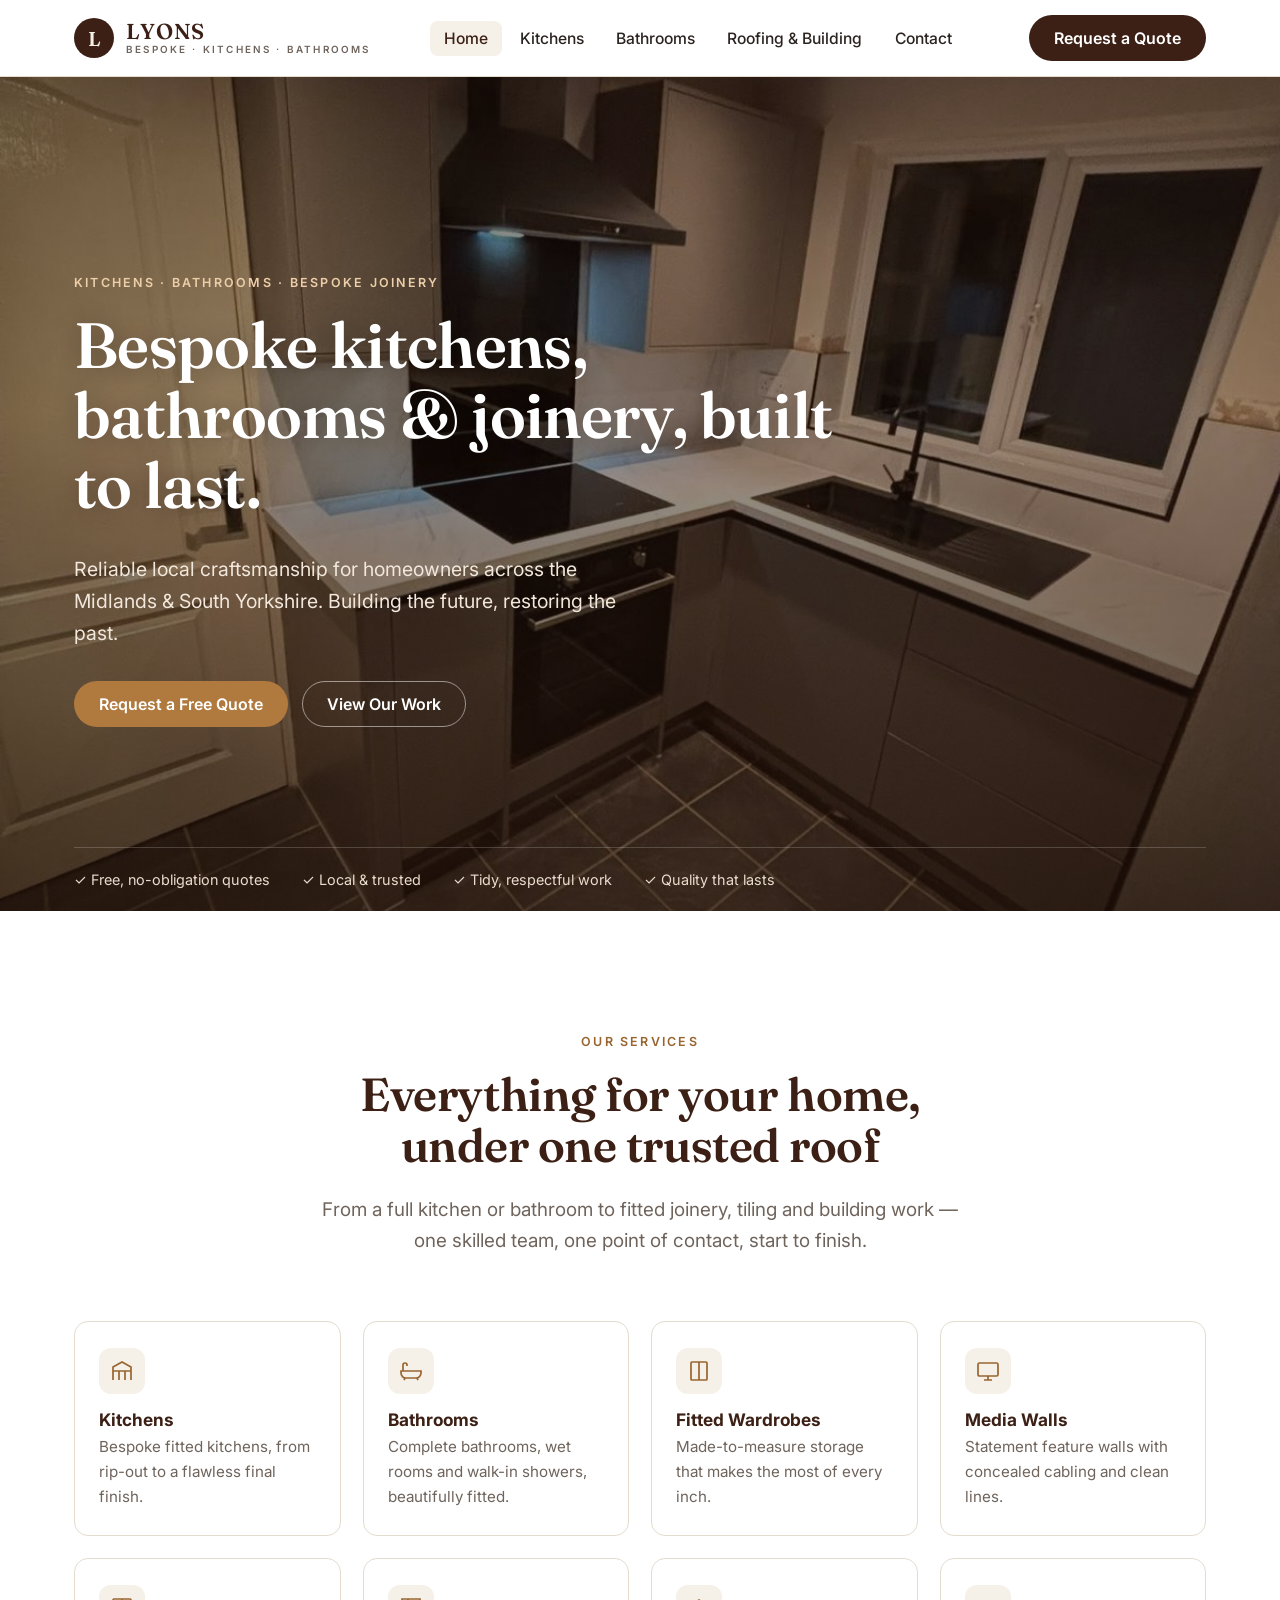
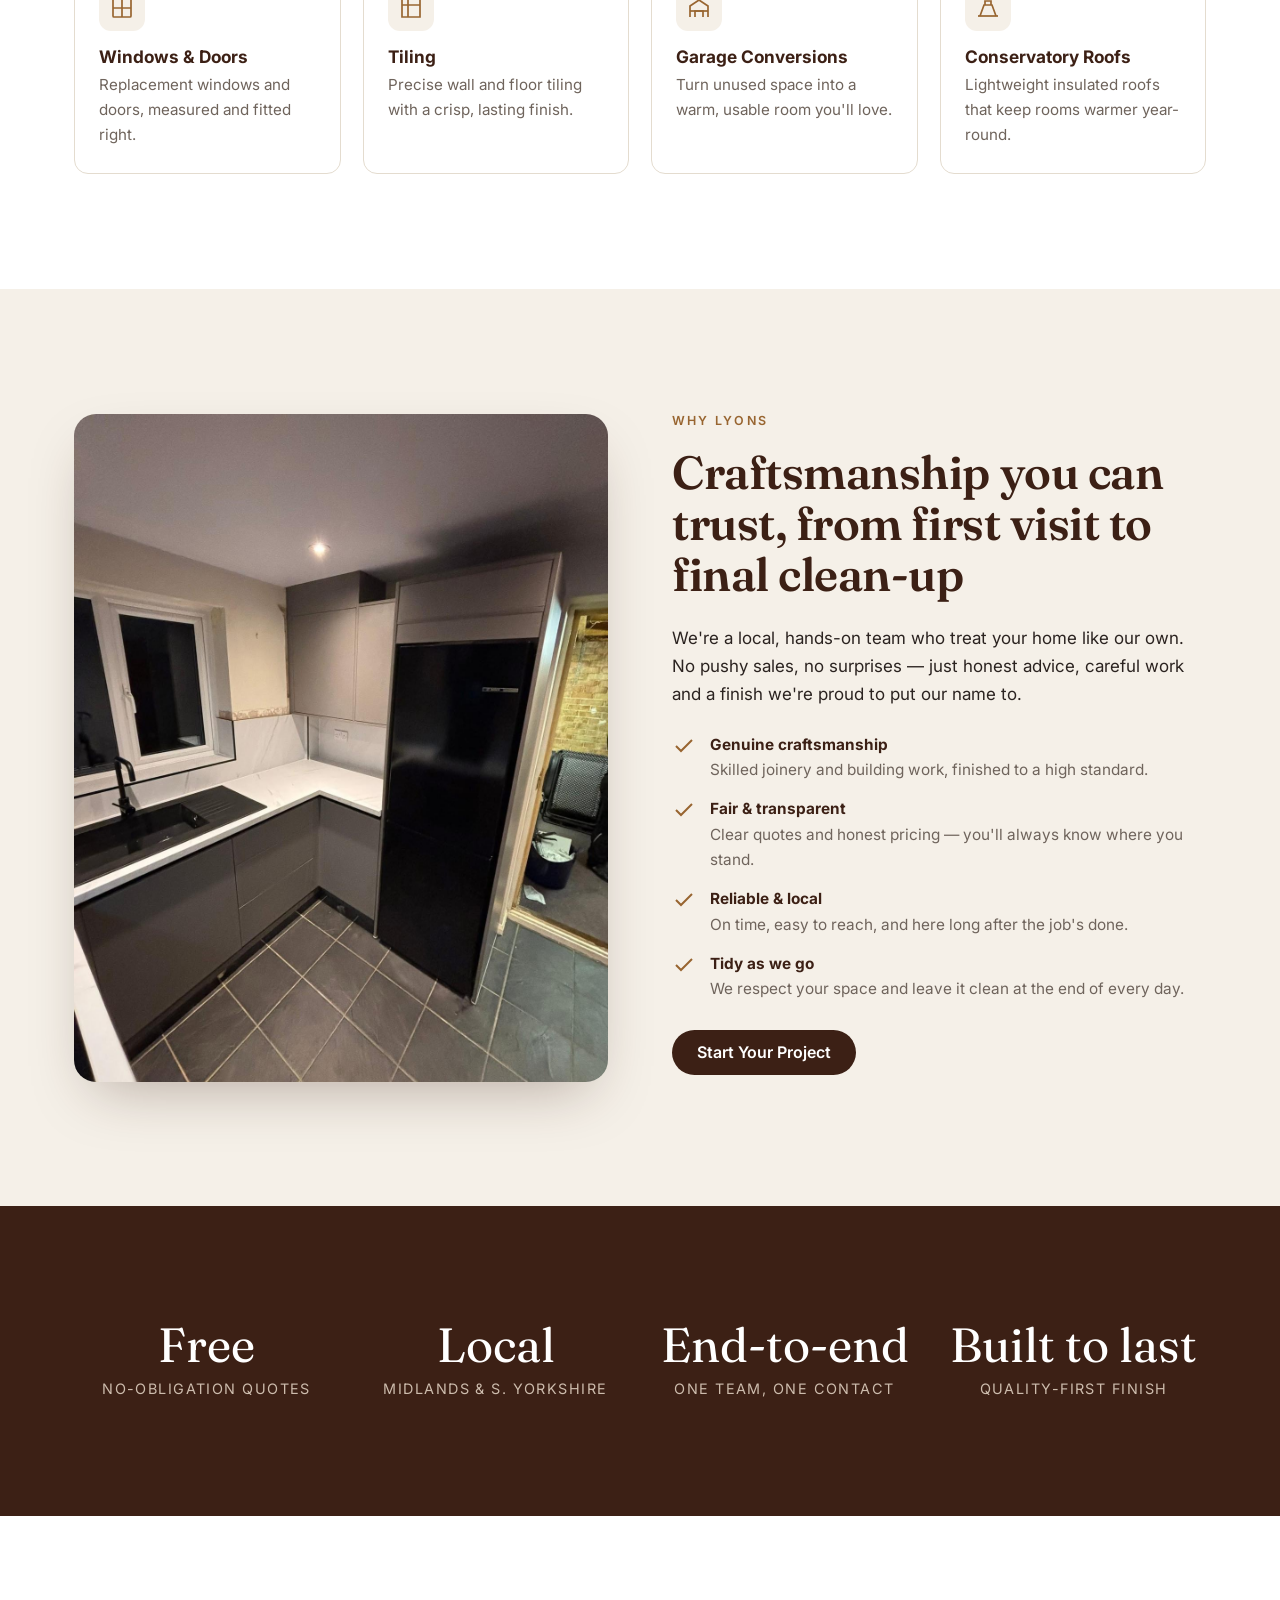
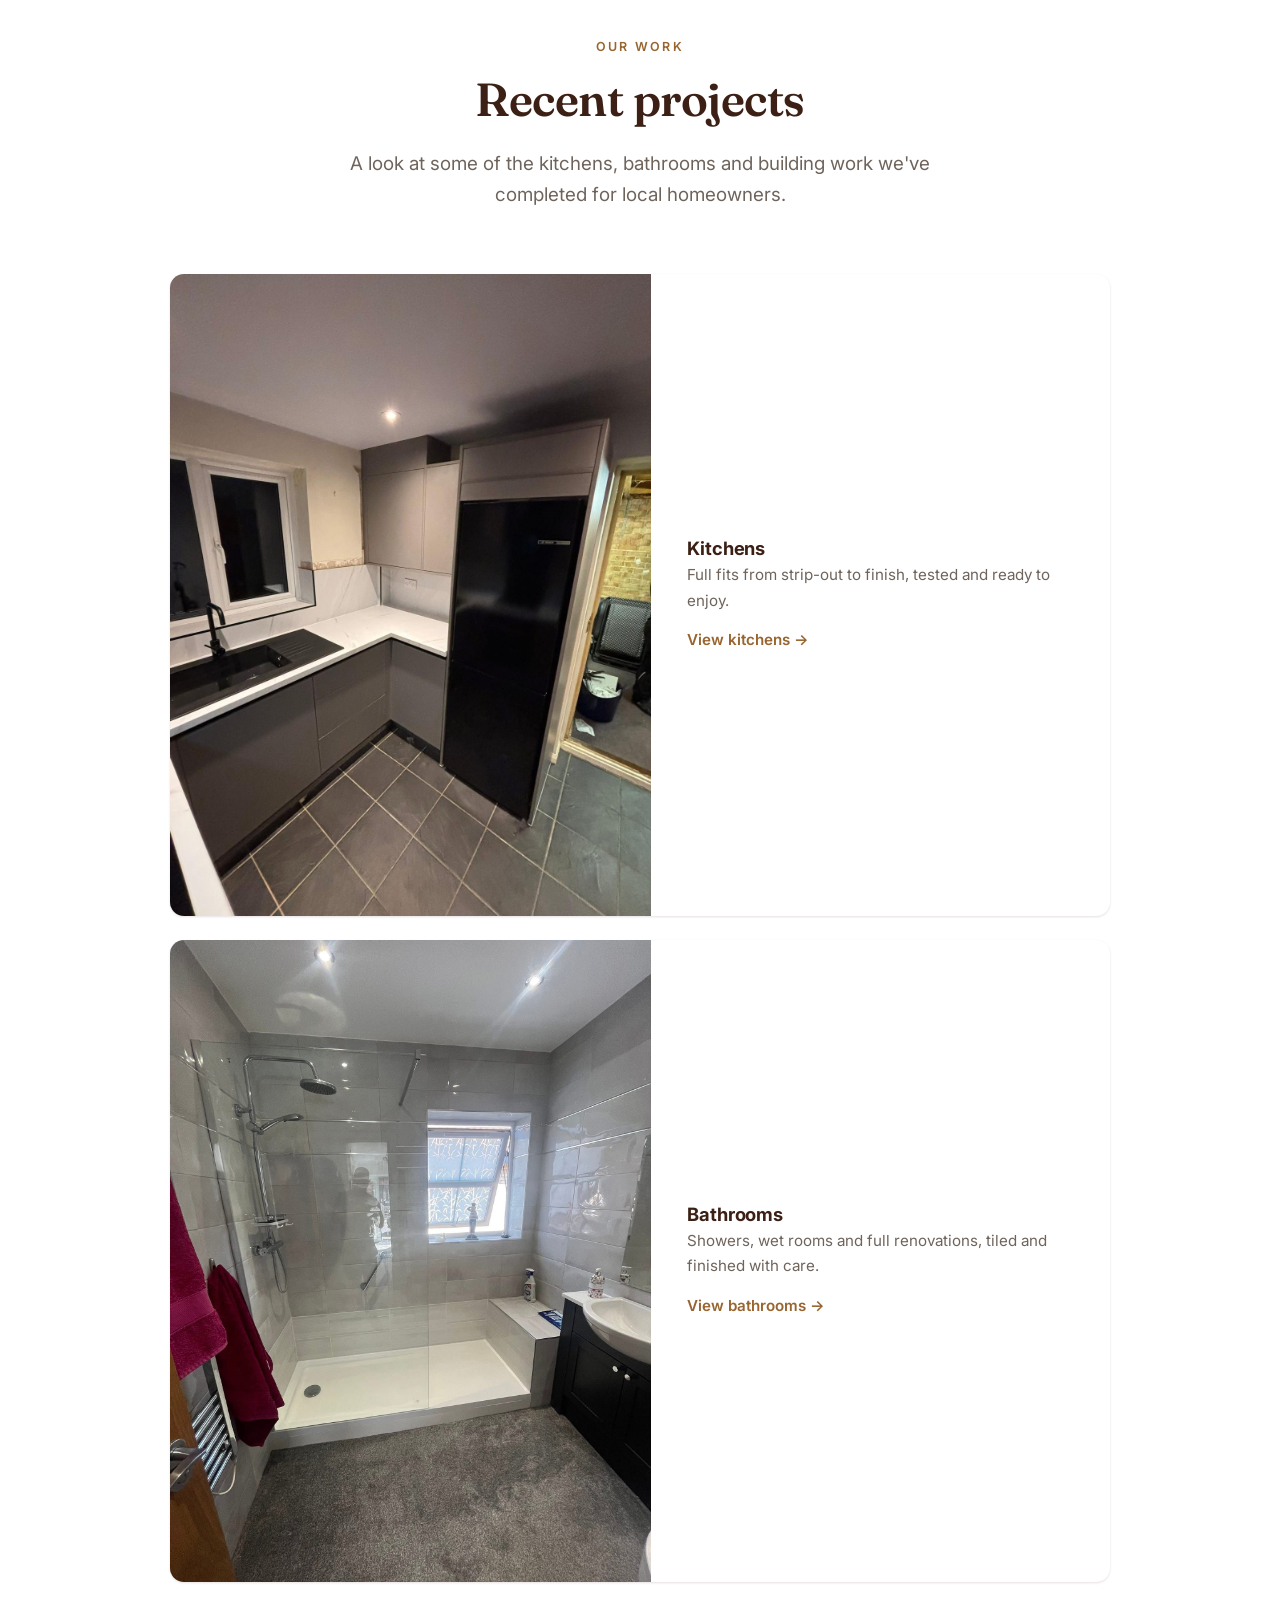
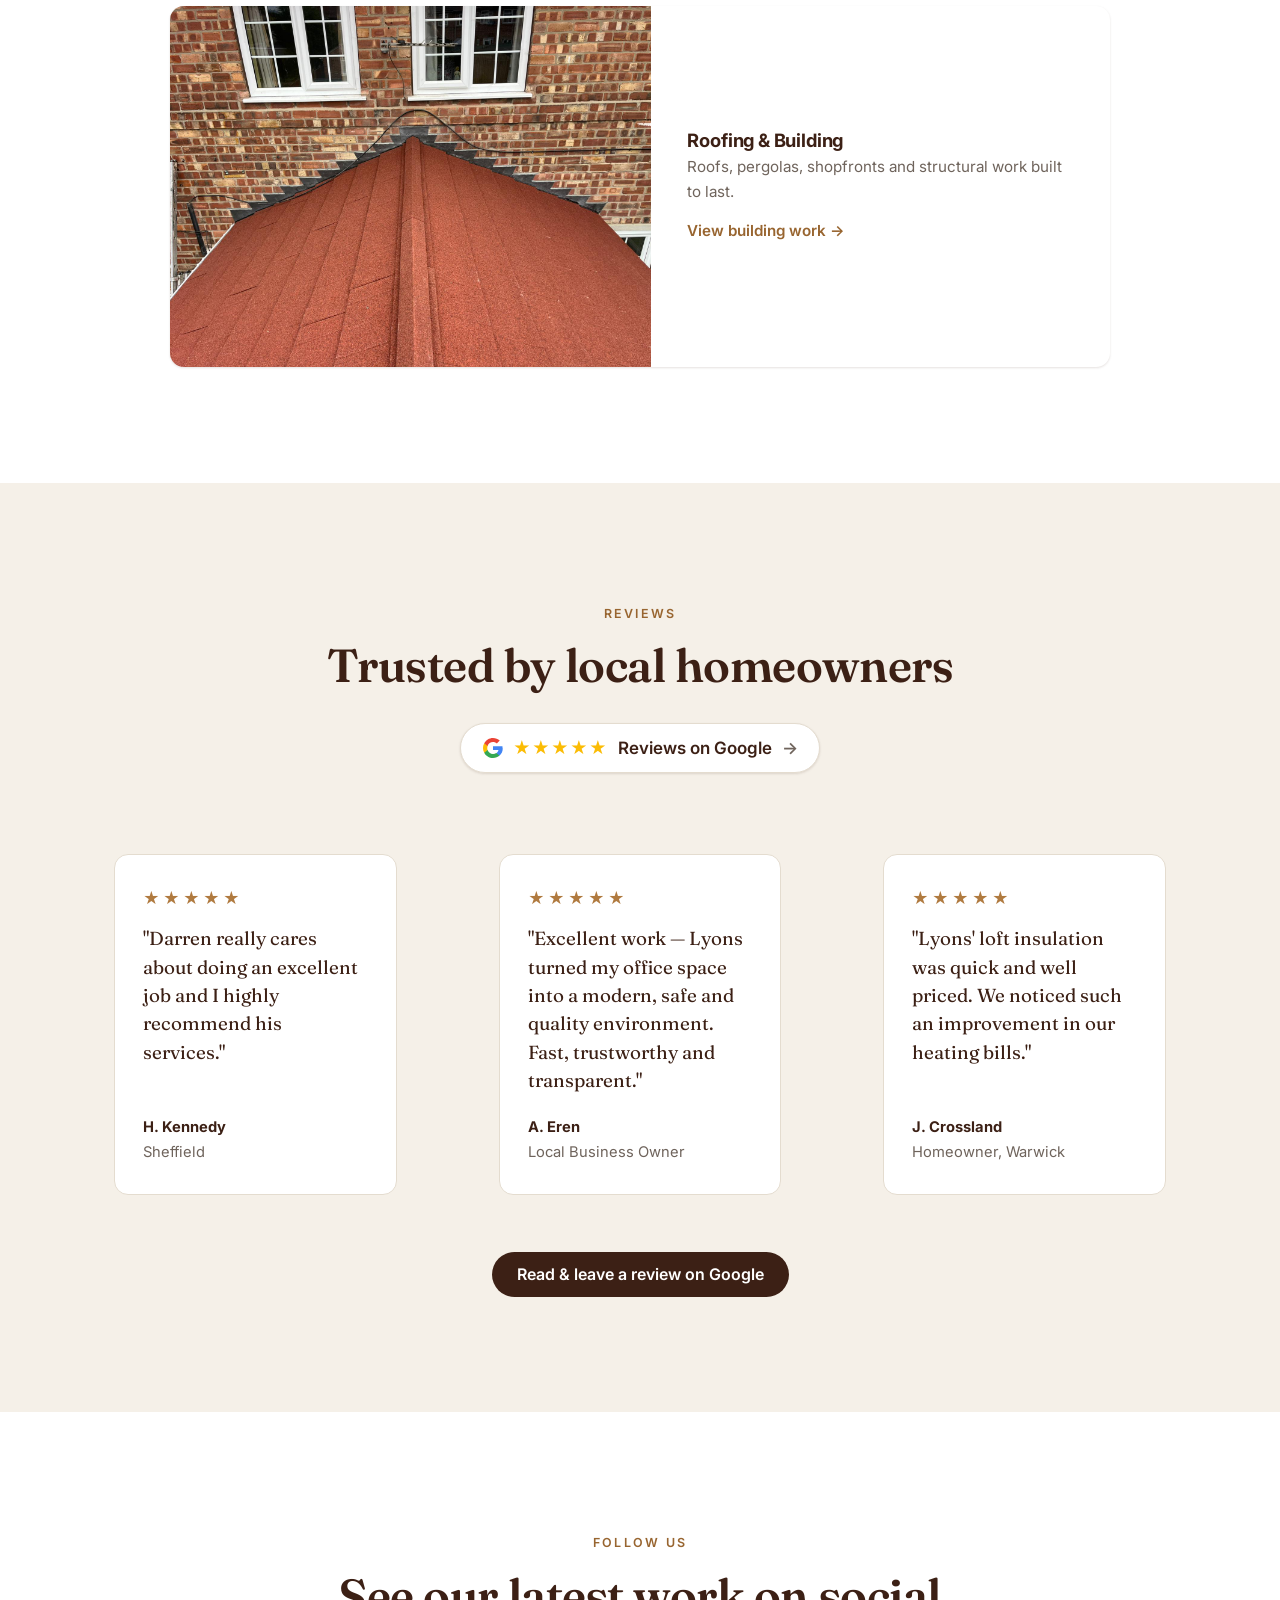
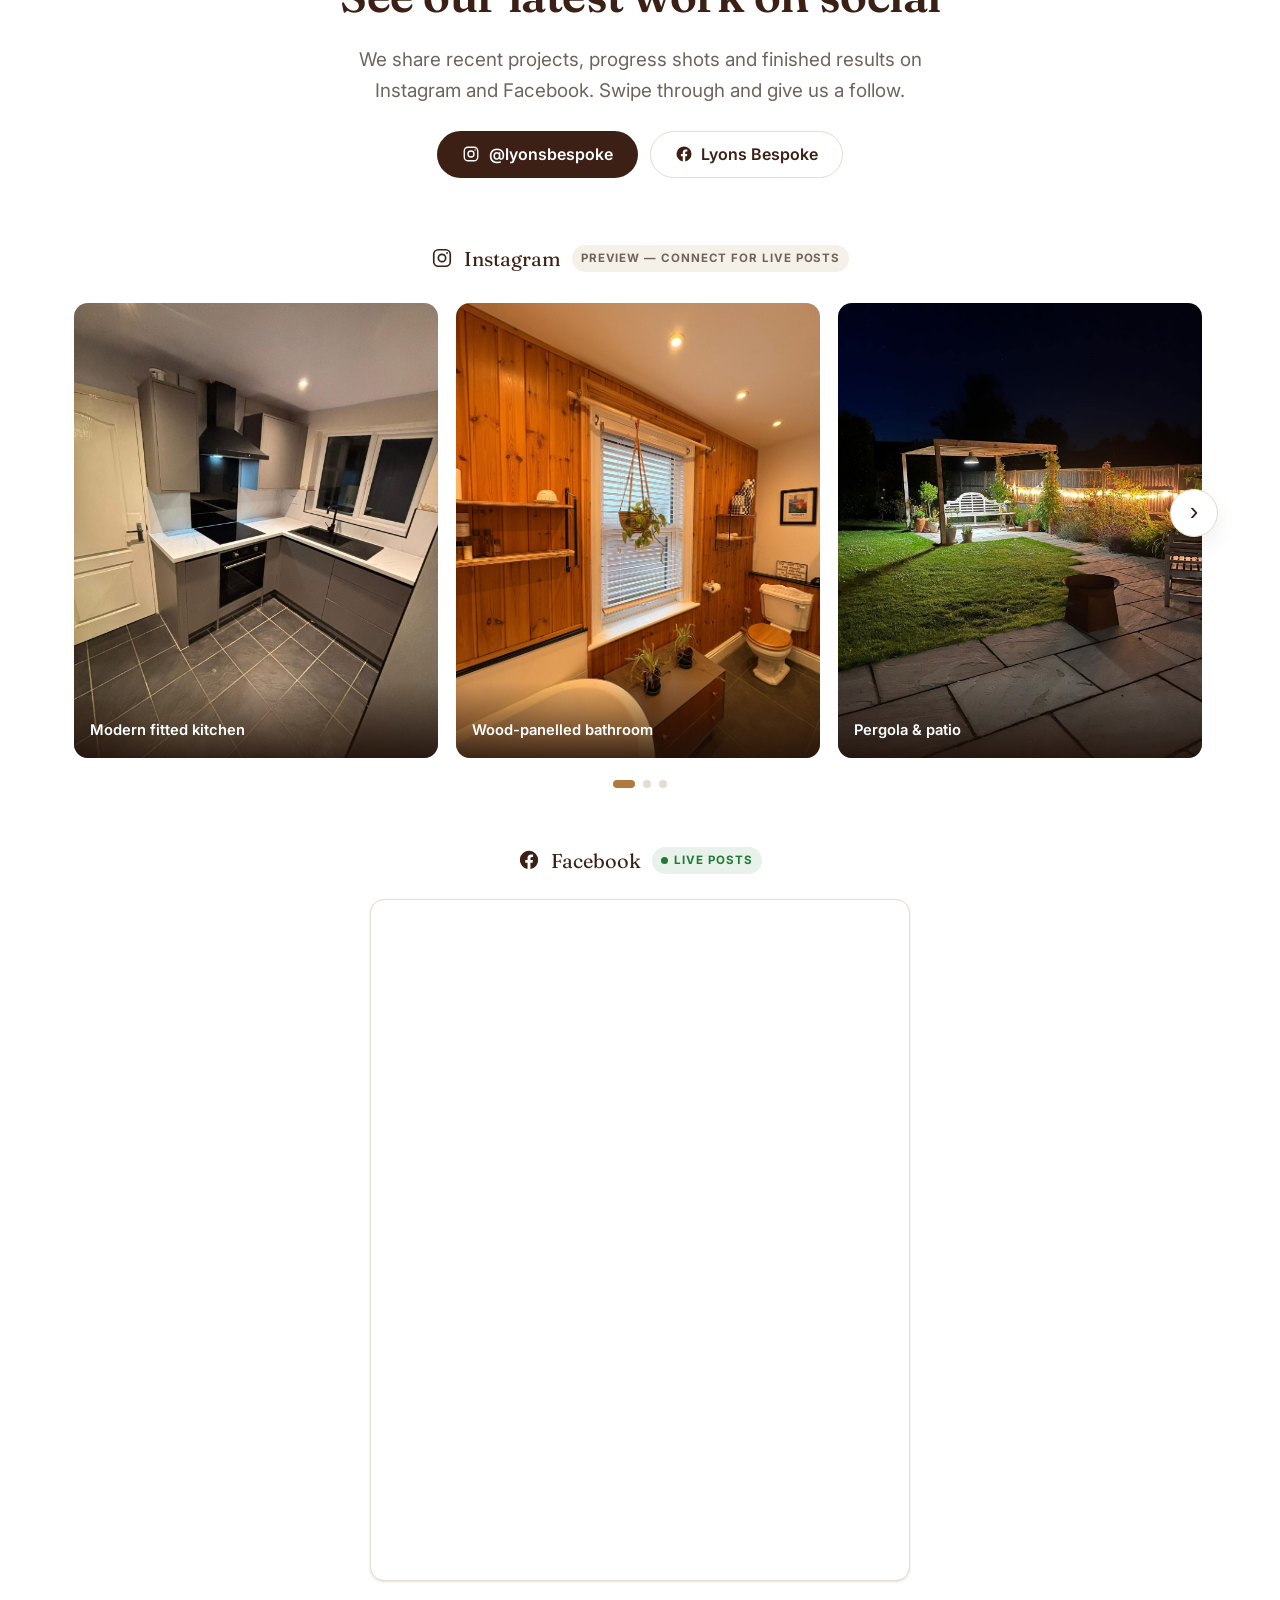
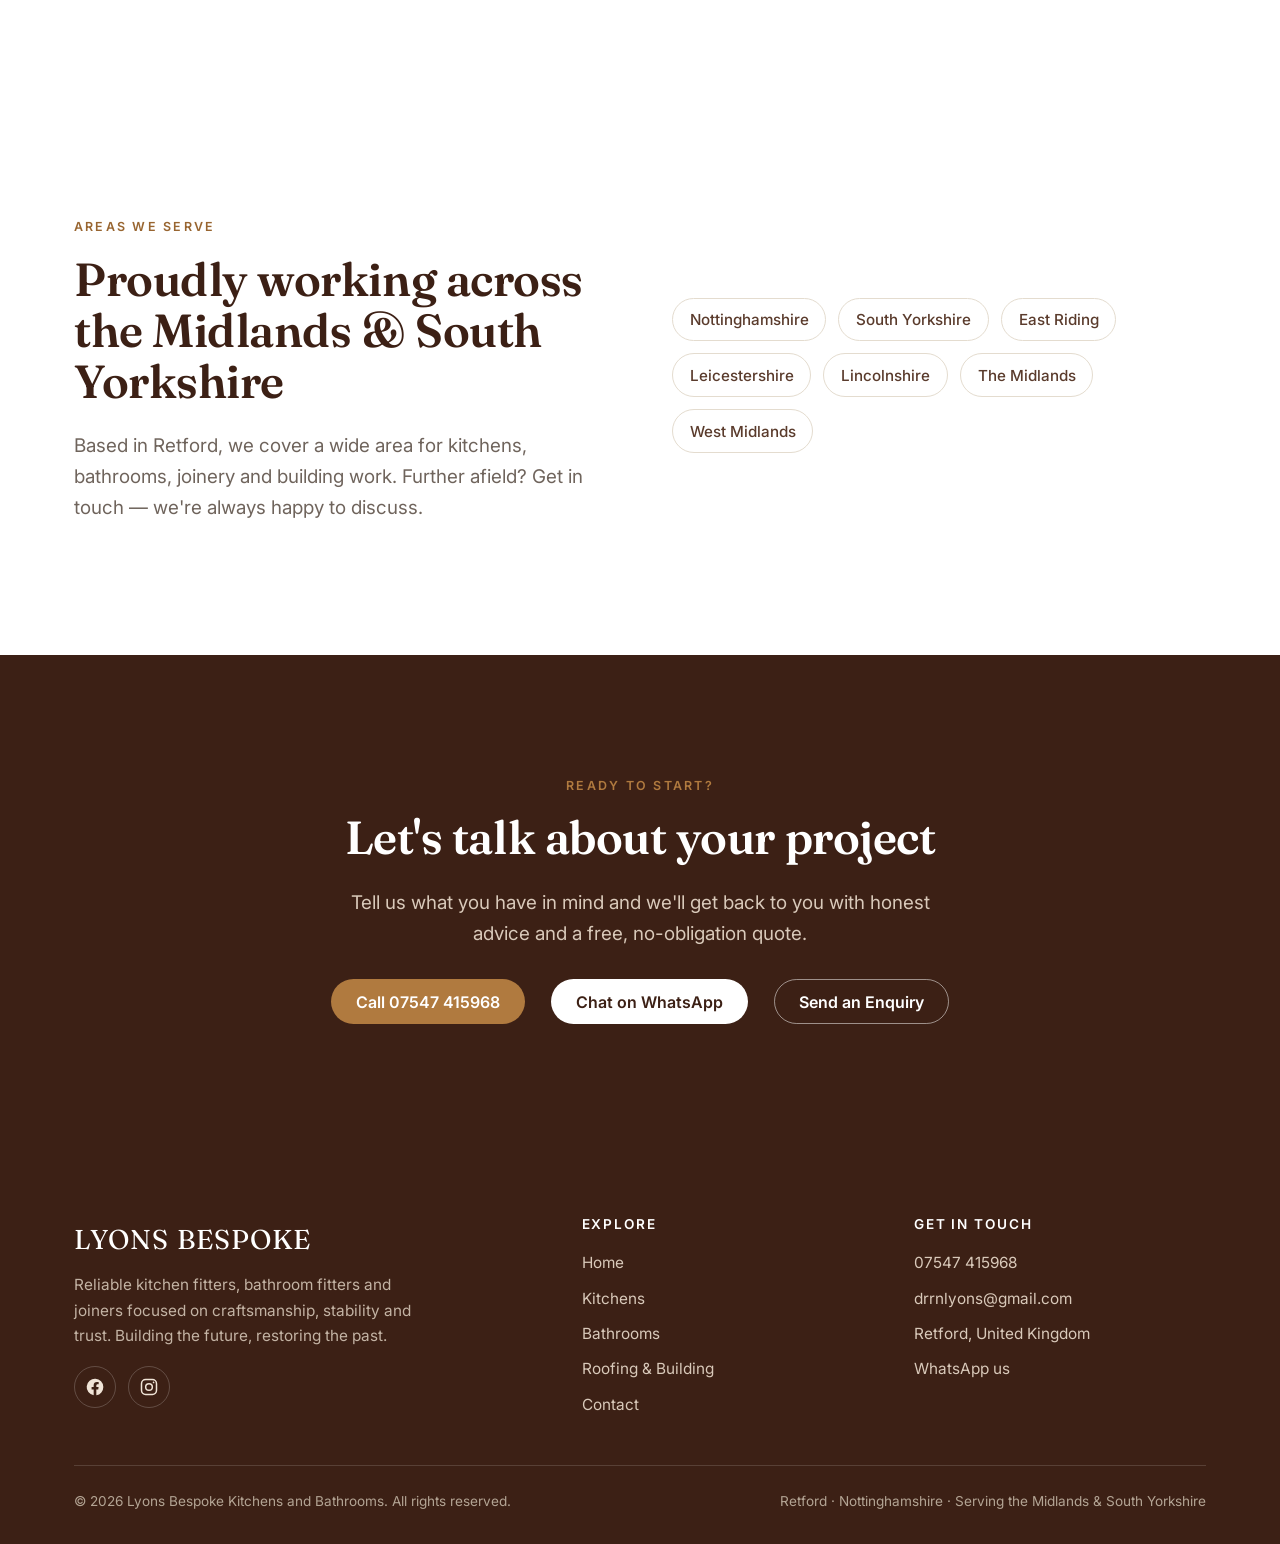
==== commit 19e529de: "Add live Facebook posts feed; label Instagram slider as preview - Facebook: official Page Plugin bel" ====
--- a/index.html
+++ b/index.html
@@ -306,18 +306,20 @@
         </div>
       </div>
 
-      <!-- ===================== LIVE SOCIAL FEED (widget-ready) =====================
-           The swipeable carousel below shows recent project photos and works now.
-
-           TO SHOW A LIVE, AUTO-UPDATING INSTAGRAM + FACEBOOK CAROUSEL (free):
-           1. Create a free account at https://elfsight.com (or https://embedsocial.com).
-           2. Build a "Social Feed" widget, connect BOTH @lyonsbespoke (Instagram) and
-              the Lyons Bespoke Facebook page, and choose the "Slider / Carousel" layout.
-           3. Copy the embed snippet and paste it in place of the whole
-              <div class="slider" …>…</div> block below. Elfsight looks like:
-                <script src="https://static.elfsight.com/platform/platform.js" async></script>
-                <div class="elfsight-app-XXXX" data-elfsight-app-lazy></div>
-           ========================================================================== -->
+      <!-- ===================== INSTAGRAM (preview only) =====================
+           NOTE: the tiles below are PLACEHOLDER project photos, not live Instagram
+           posts — Instagram blocks unauthenticated access, so real posts can't be
+           read automatically. To show REAL, auto-updating posts here, connect a free
+           widget (Elfsight or Behold), then replace this whole <div class="slider">…</div>
+           with the widget snippet, e.g. Elfsight:
+             <script src="https://static.elfsight.com/platform/platform.js" async></script>
+             <div class="elfsight-app-XXXX" data-elfsight-app-lazy></div>
+           ==================================================================== -->
+      <div class="feed-label reveal">
+        <svg viewBox="0 0 24 24" fill="none" stroke="currentColor" stroke-width="1.8" aria-hidden="true"><rect x="3" y="3" width="18" height="18" rx="5"/><circle cx="12" cy="12" r="4"/><circle cx="17.5" cy="6.5" r="1" fill="currentColor" stroke="none"/></svg>
+        <span>Instagram</span>
+        <em>Preview &mdash; connect for live posts</em>
+      </div>
       <div class="slider reveal" data-slider>
         <button class="slider__btn slider__prev" data-slider-prev aria-label="Previous posts">&#8249;</button>
         <div class="slider__track" data-slider-track>
@@ -332,6 +334,25 @@
         </div>
         <button class="slider__btn slider__next" data-slider-next aria-label="Next posts">&#8250;</button>
         <div class="slider__dots" data-slider-dots aria-hidden="true"></div>
+      </div>
+
+      <!-- ===================== FACEBOOK (live) =====================
+           Official Page Plugin — your real, auto-updating Facebook posts.
+           Uses the page's numeric id (61568991250123).
+           ========================================================== -->
+      <div class="fb-live reveal">
+        <div class="feed-label">
+          <svg viewBox="0 0 24 24" fill="currentColor" aria-hidden="true"><path d="M22 12a10 10 0 1 0-11.6 9.9v-7H7.9V12h2.5V9.8c0-2.5 1.5-3.9 3.8-3.9 1.1 0 2.2.2 2.2.2v2.5h-1.2c-1.2 0-1.6.8-1.6 1.6V12h2.7l-.4 2.9h-2.3v7A10 10 0 0 0 22 12z"/></svg>
+          <span>Facebook</span>
+          <em class="is-live">Live posts</em>
+        </div>
+        <div class="fb-embed">
+          <iframe title="Latest posts from Lyons Bespoke on Facebook"
+            src="https://www.facebook.com/plugins/page.php?href=https%3A%2F%2Fwww.facebook.com%2F61568991250123&tabs=timeline&width=500&height=680&small_header=false&adapt_container_width=true&hide_cover=false&show_facepile=true"
+            width="500" height="680" style="border:none;overflow:hidden" scrolling="no" frameborder="0"
+            allowfullscreen="true" allow="autoplay; clipboard-write; encrypted-media; picture-in-picture; web-share"
+            loading="lazy"></iframe>
+        </div>
       </div>
     </div>
   </section>
--- a/styles.css
+++ b/styles.css
@@ -329,6 +329,19 @@
 @media (max-width: 560px) {
   .slide { flex-basis: 80%; }
 }
+
+/* Feed labels (Instagram preview / Facebook live) */
+.feed-label { display: flex; align-items: center; justify-content: center; gap: 11px; margin: 8px 0 22px; flex-wrap: wrap; }
+.feed-label svg { width: 22px; height: 22px; color: var(--ink); }
+.feed-label span { font-family: var(--ff-display); font-size: 1.25rem; color: var(--ink); }
+.feed-label em { font-style: normal; font-size: .72rem; text-transform: uppercase; letter-spacing: .08em; font-weight: 700; color: var(--muted); background: var(--cream); padding: .35em .8em; border-radius: 999px; }
+.feed-label em.is-live { color: #1f7a34; background: rgba(31,122,52,.1); }
+.feed-label em.is-live::before { content: ""; display: inline-block; width: 7px; height: 7px; border-radius: 50%; background: #1f7a34; margin-right: 6px; vertical-align: middle; }
+
+/* Facebook live feed */
+.fb-live { max-width: 540px; margin: 56px auto 0; }
+.fb-embed { border-radius: 14px; overflow: hidden; border: 1px solid var(--line); background: #fff; box-shadow: var(--shadow-sm); }
+.fb-embed iframe { width: 100%; border: 0; display: block; }
 
 /* ---------- Areas ---------- */
 .areas { display: flex; flex-wrap: wrap; gap: 12px; }
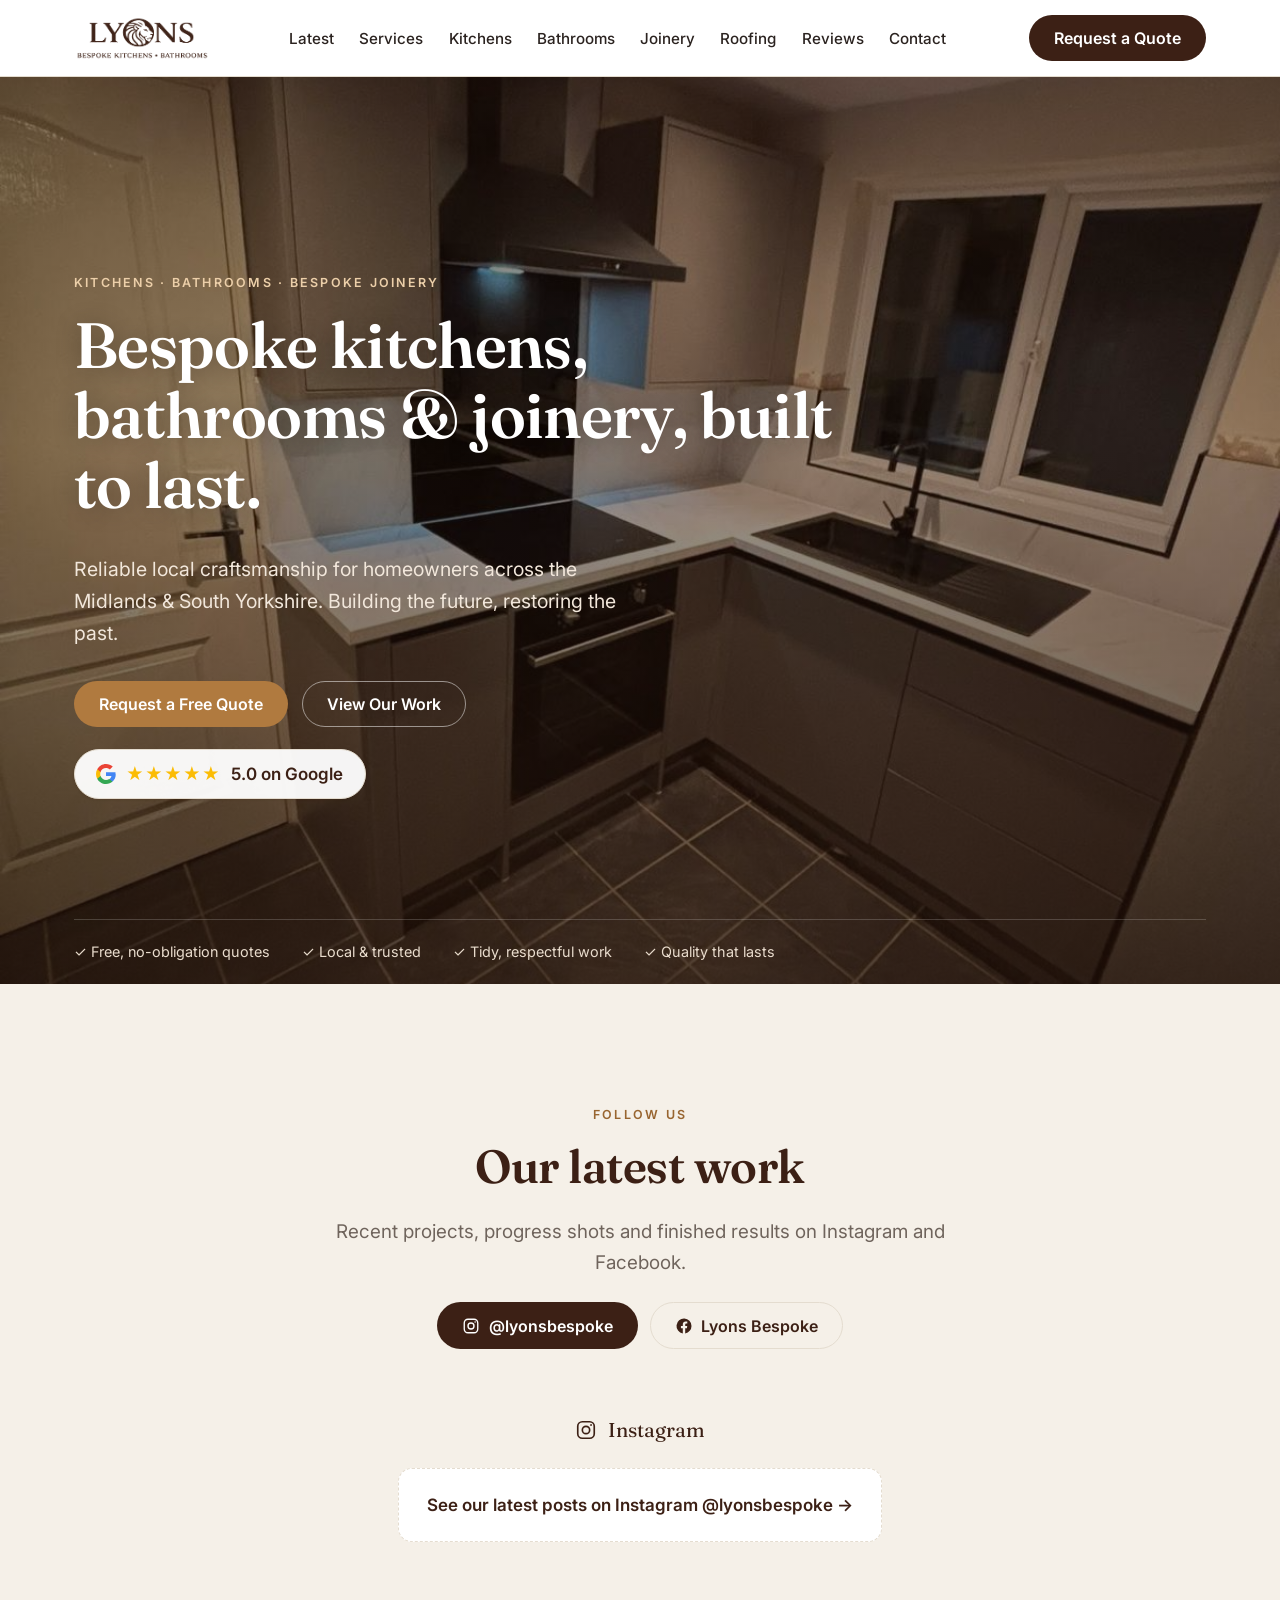
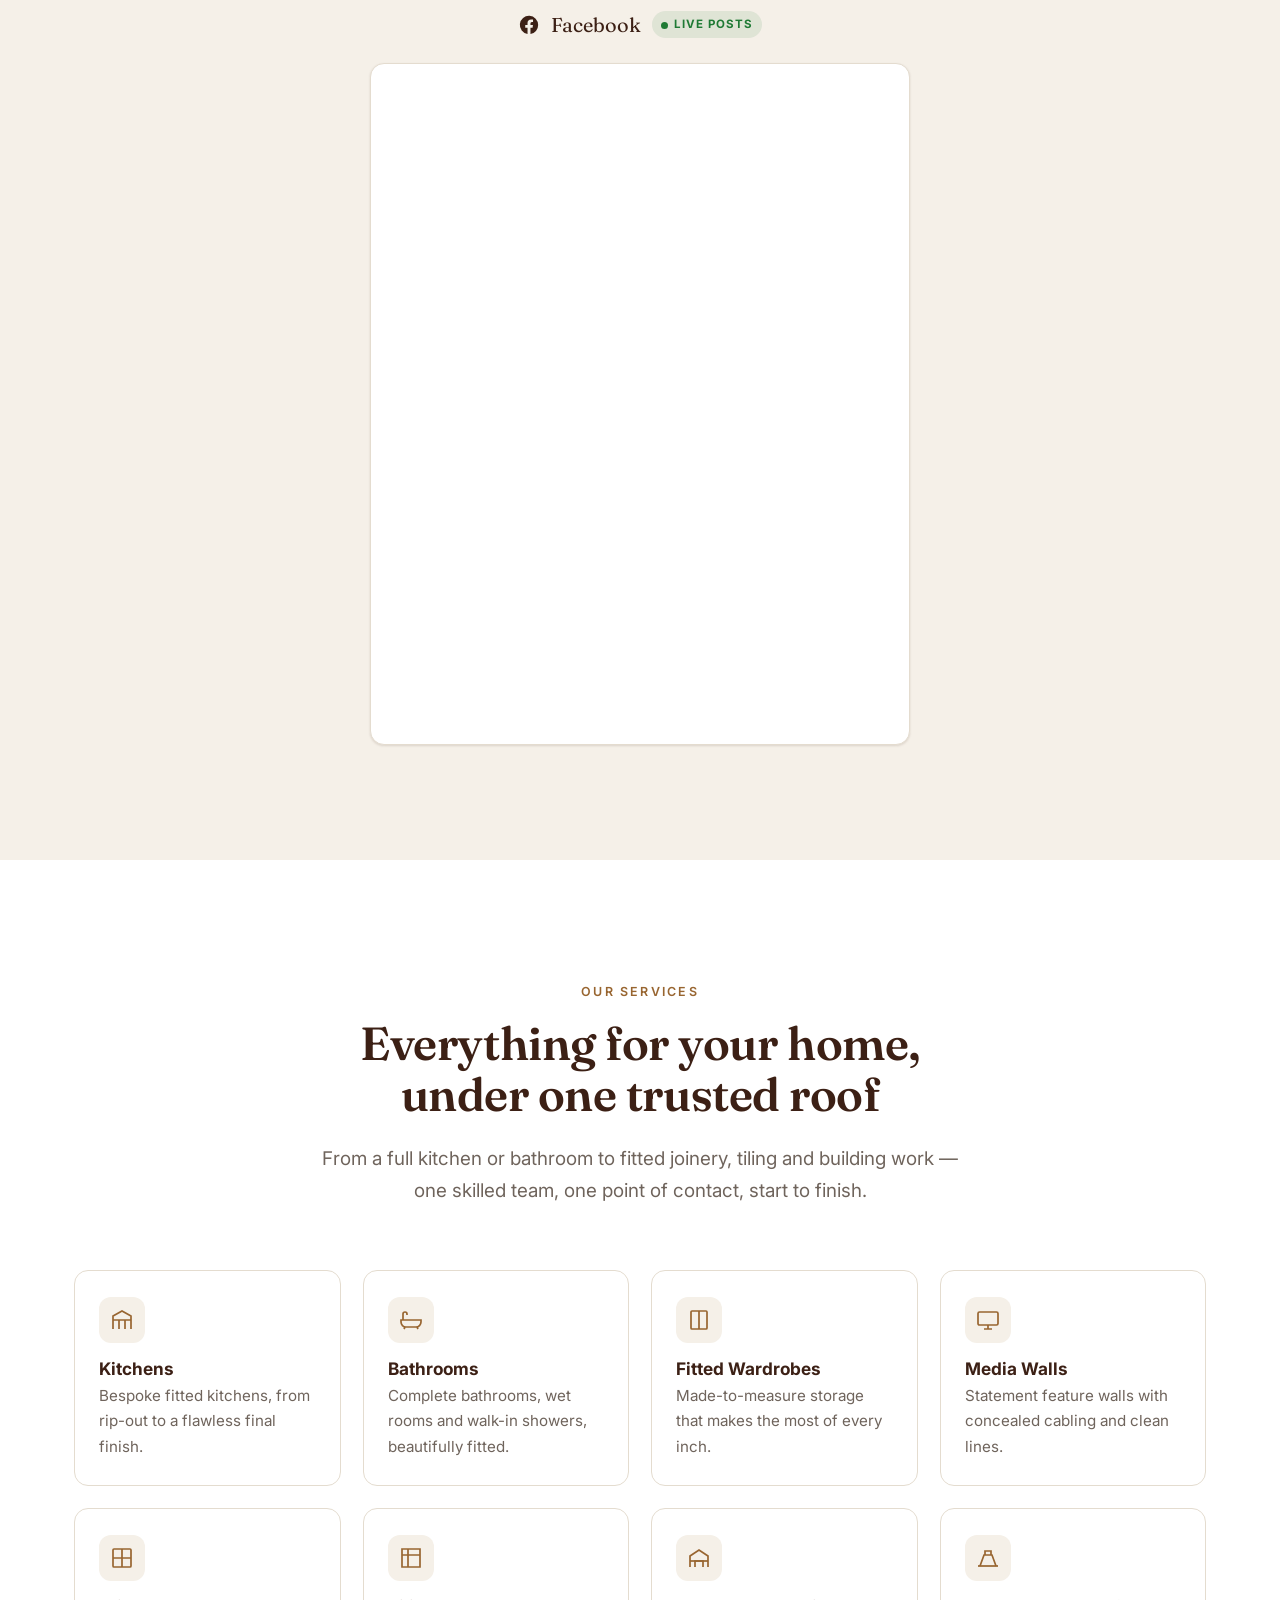
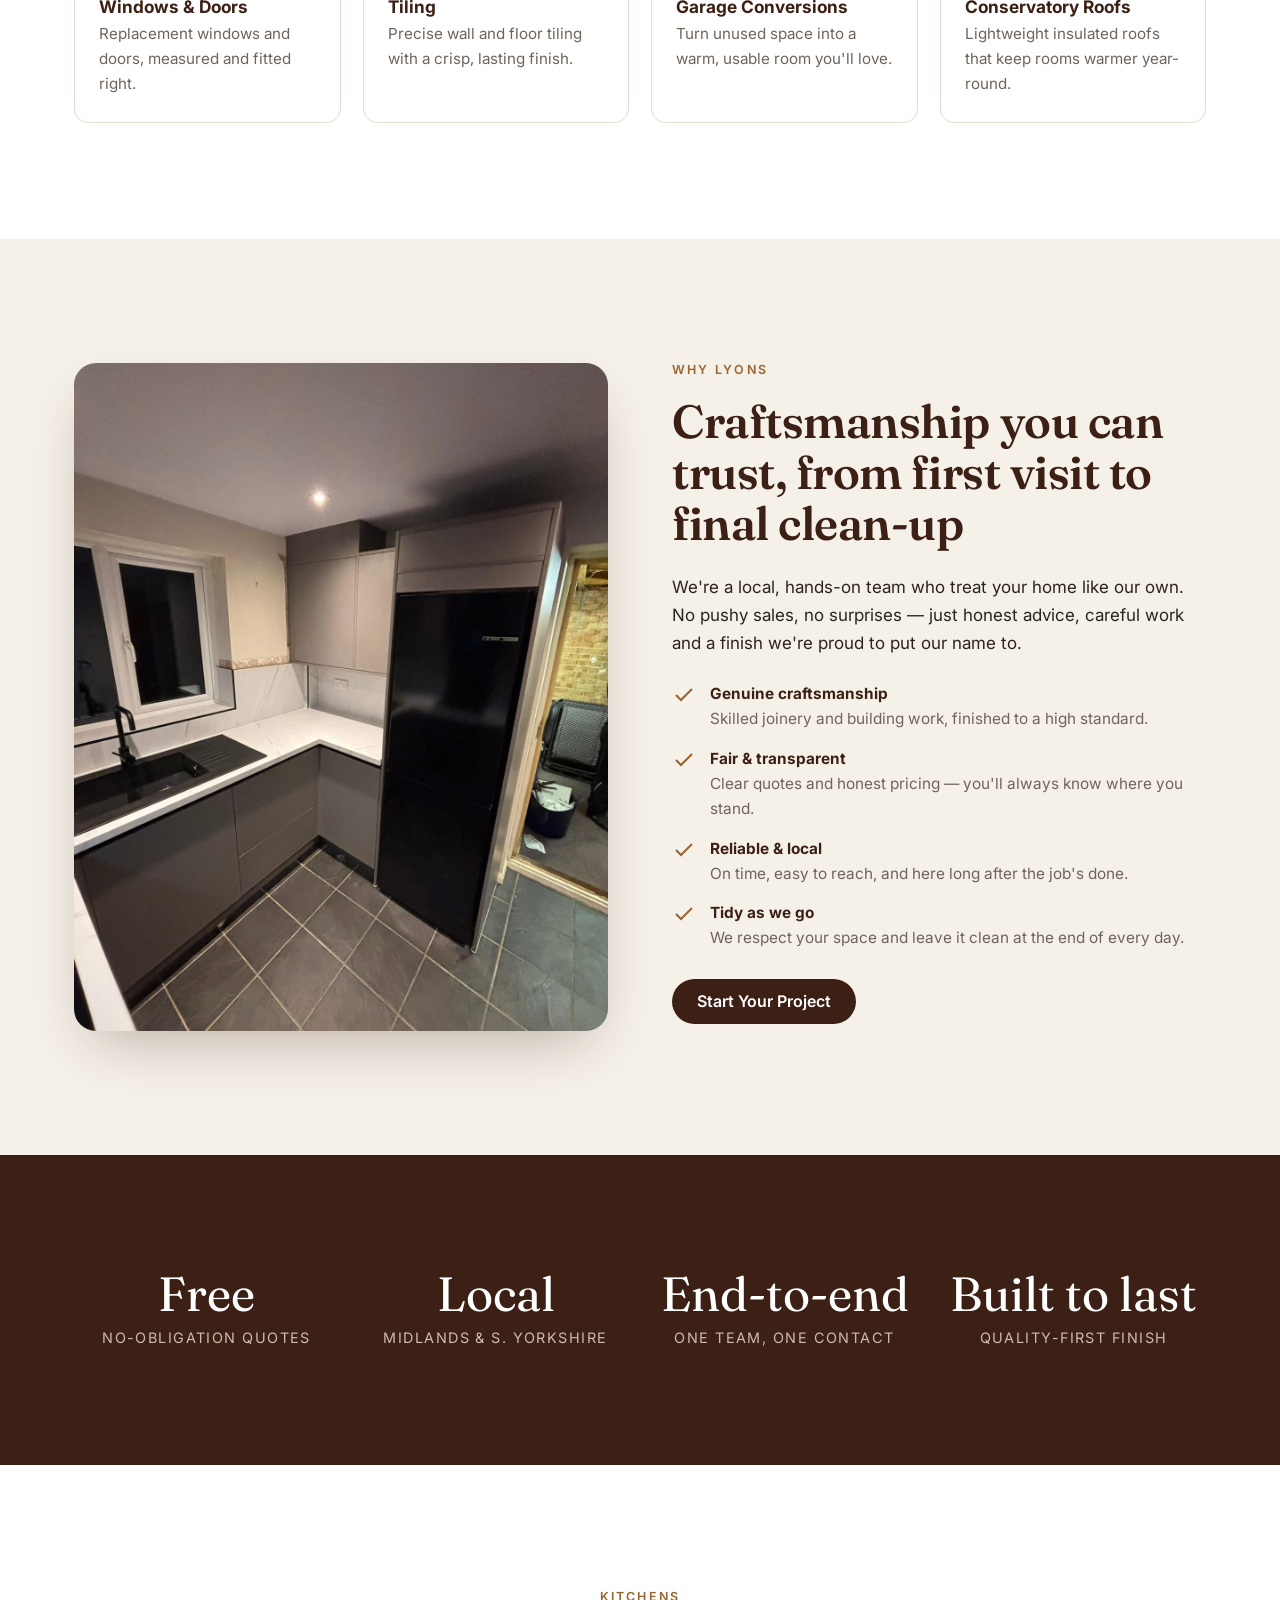
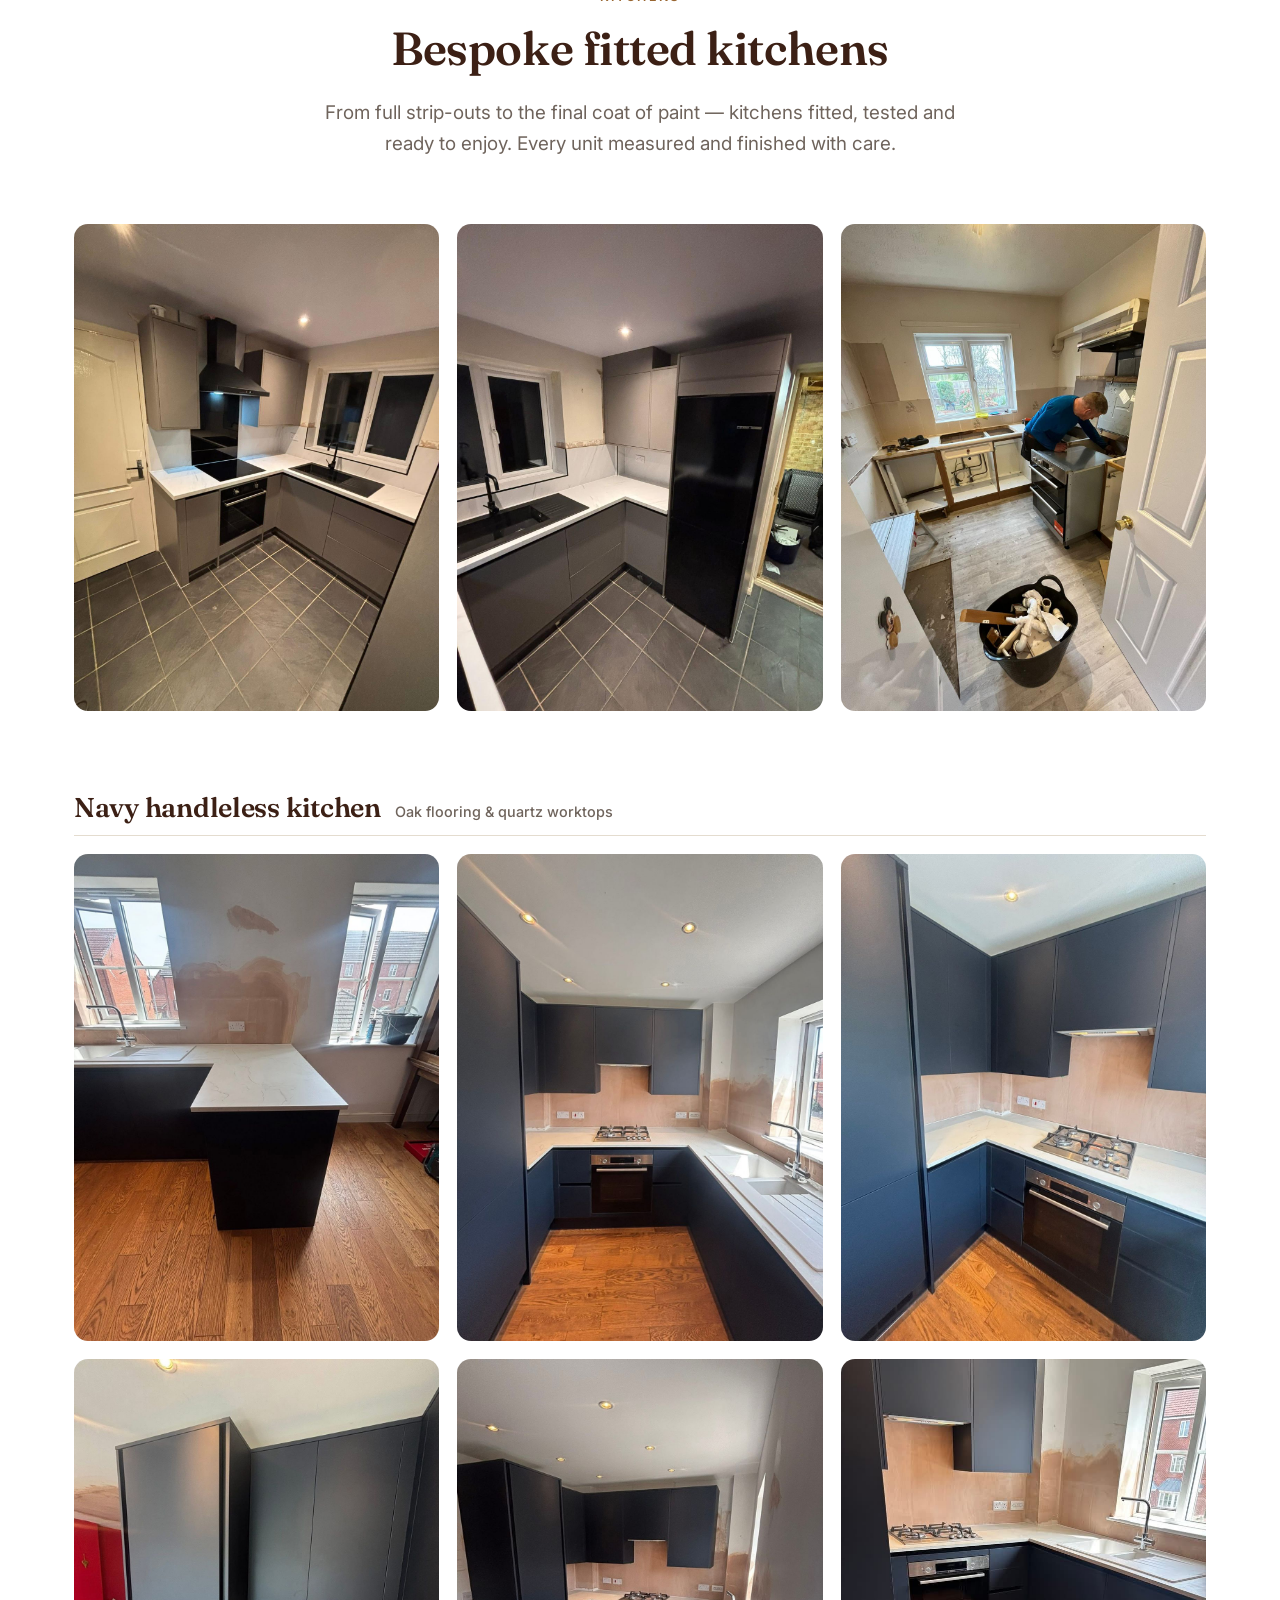
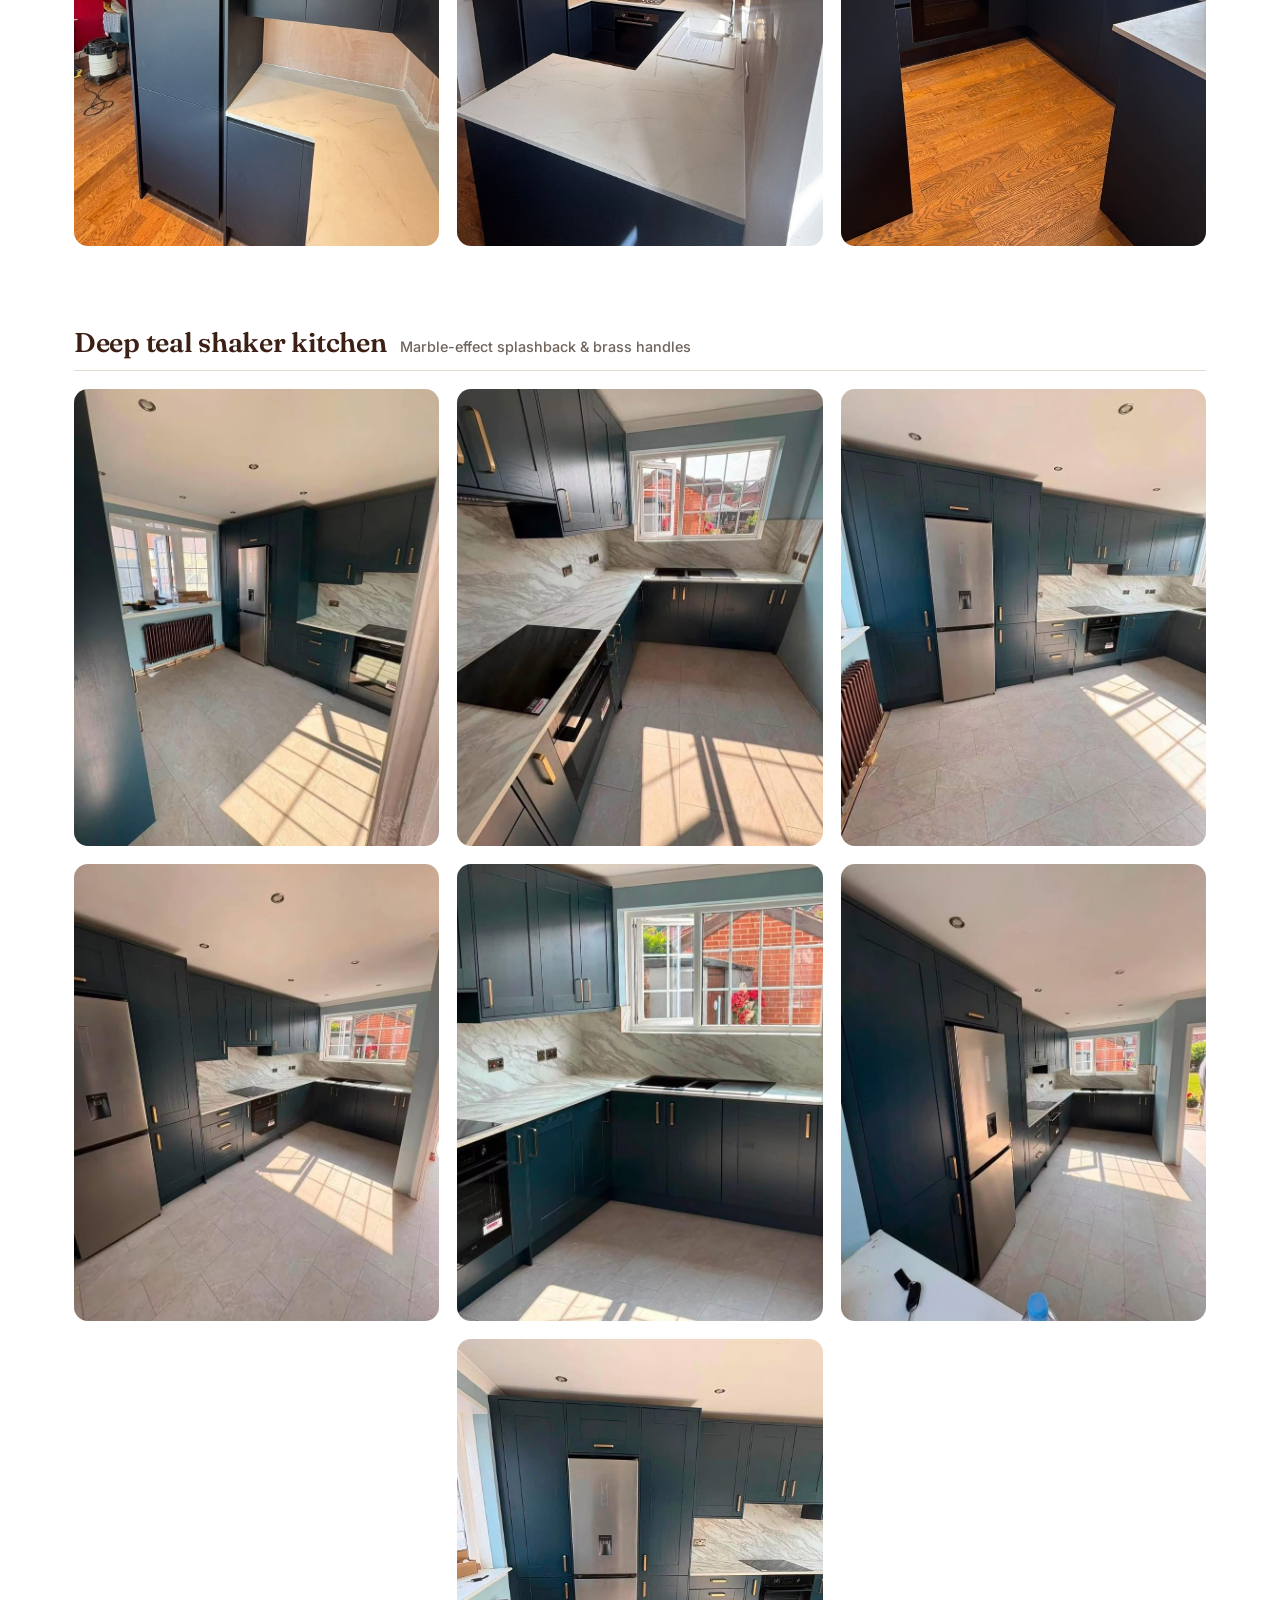
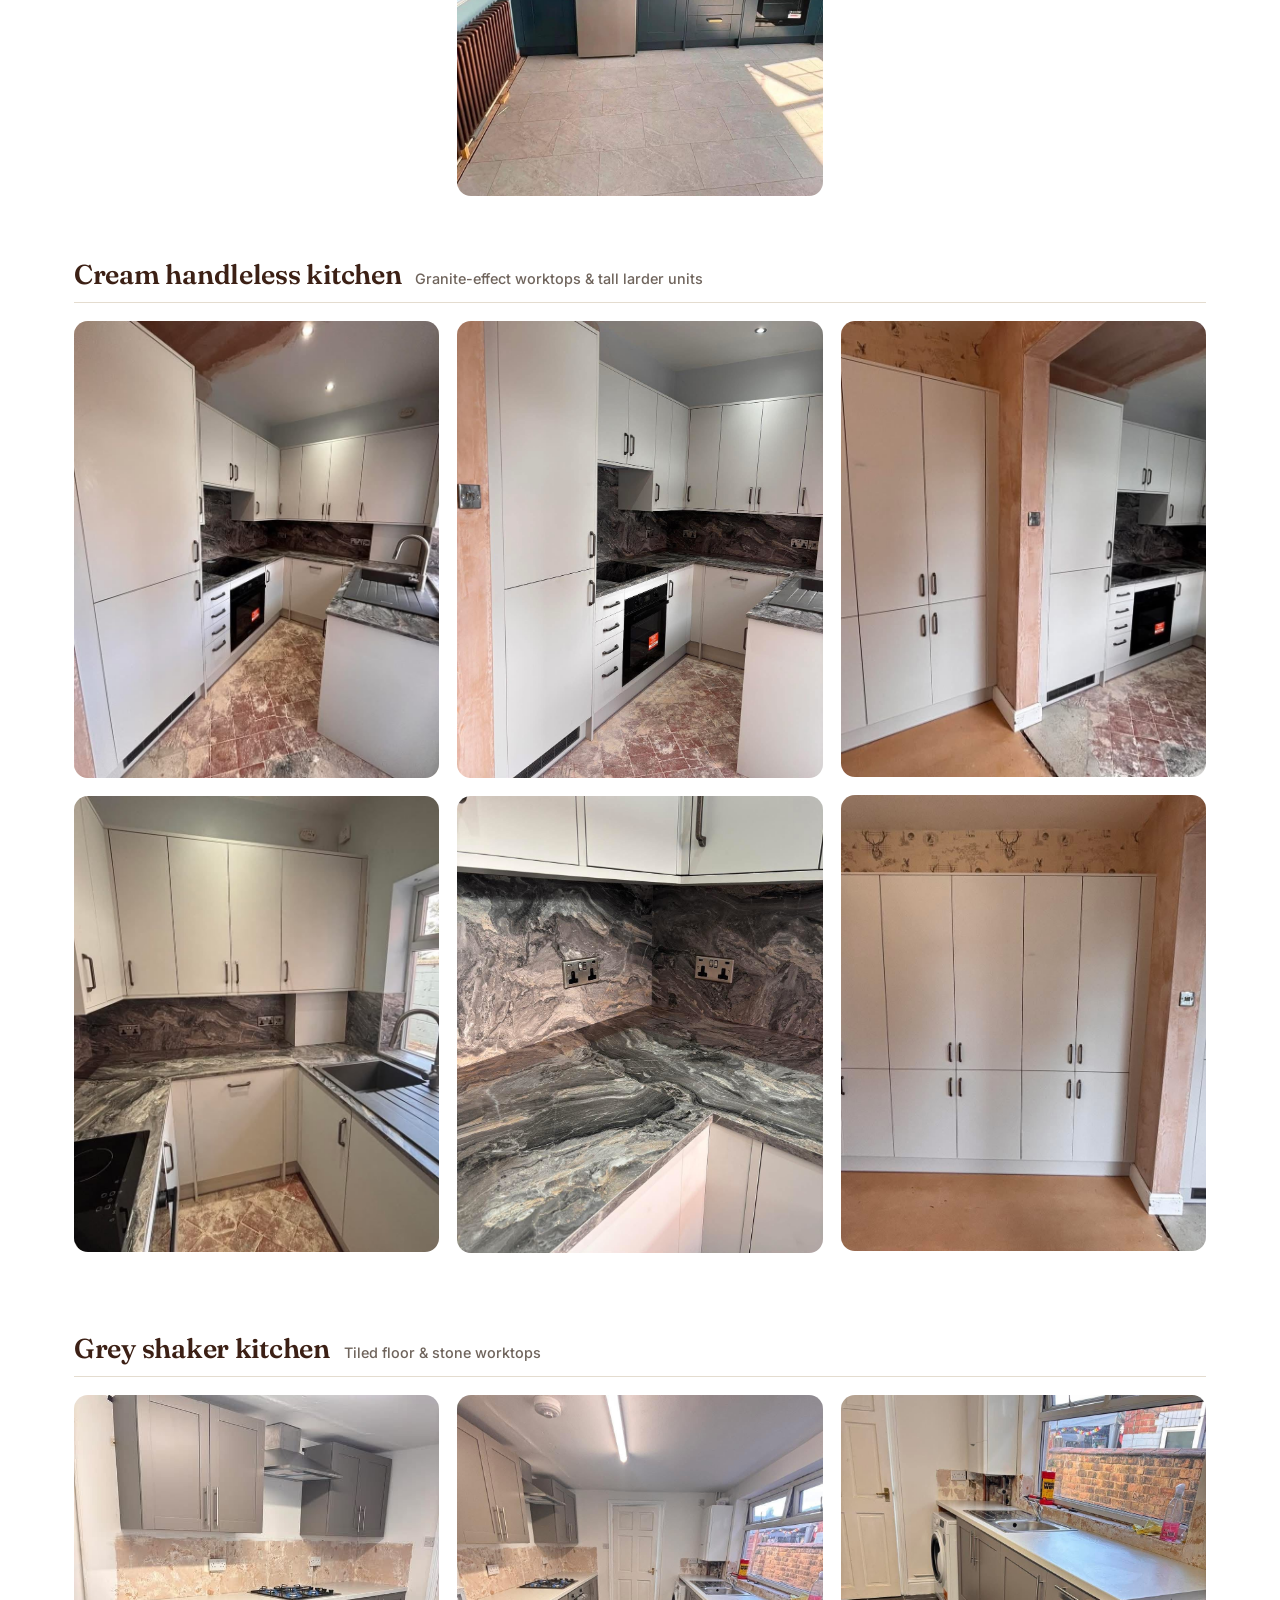
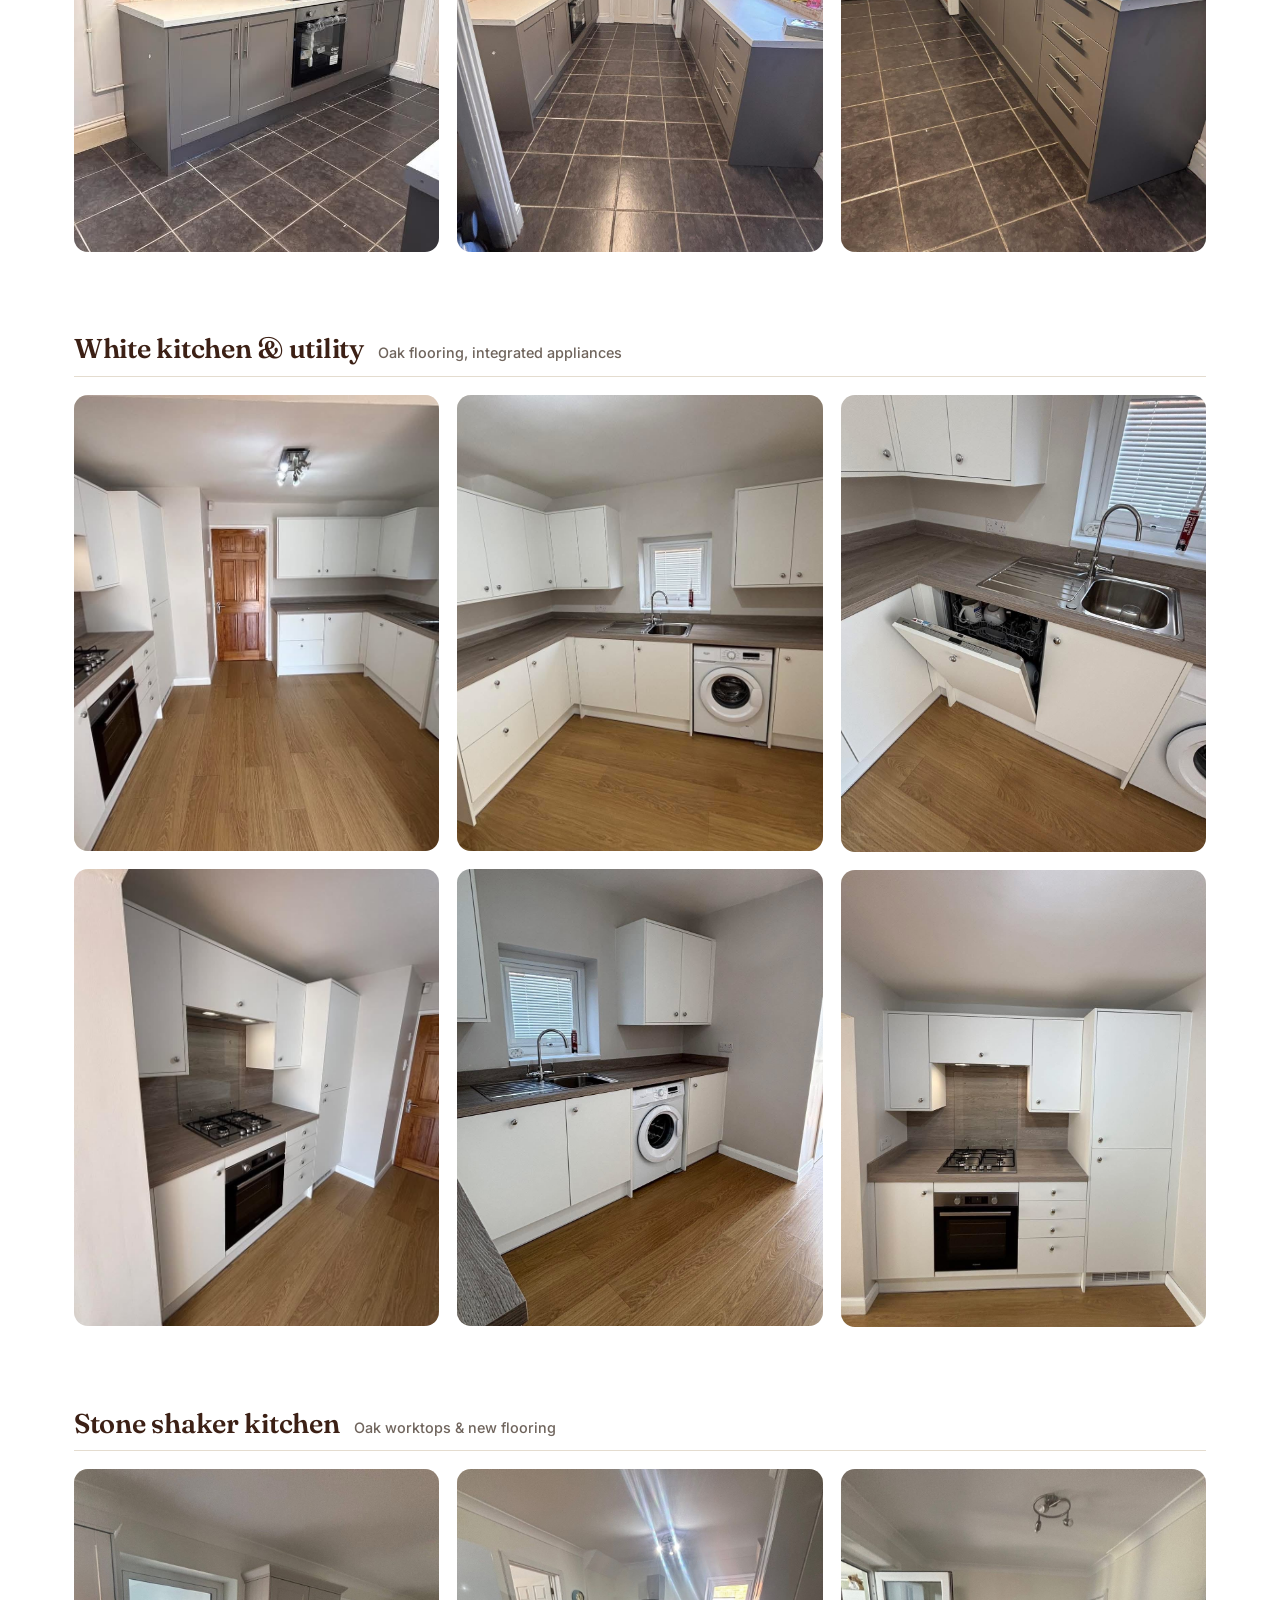
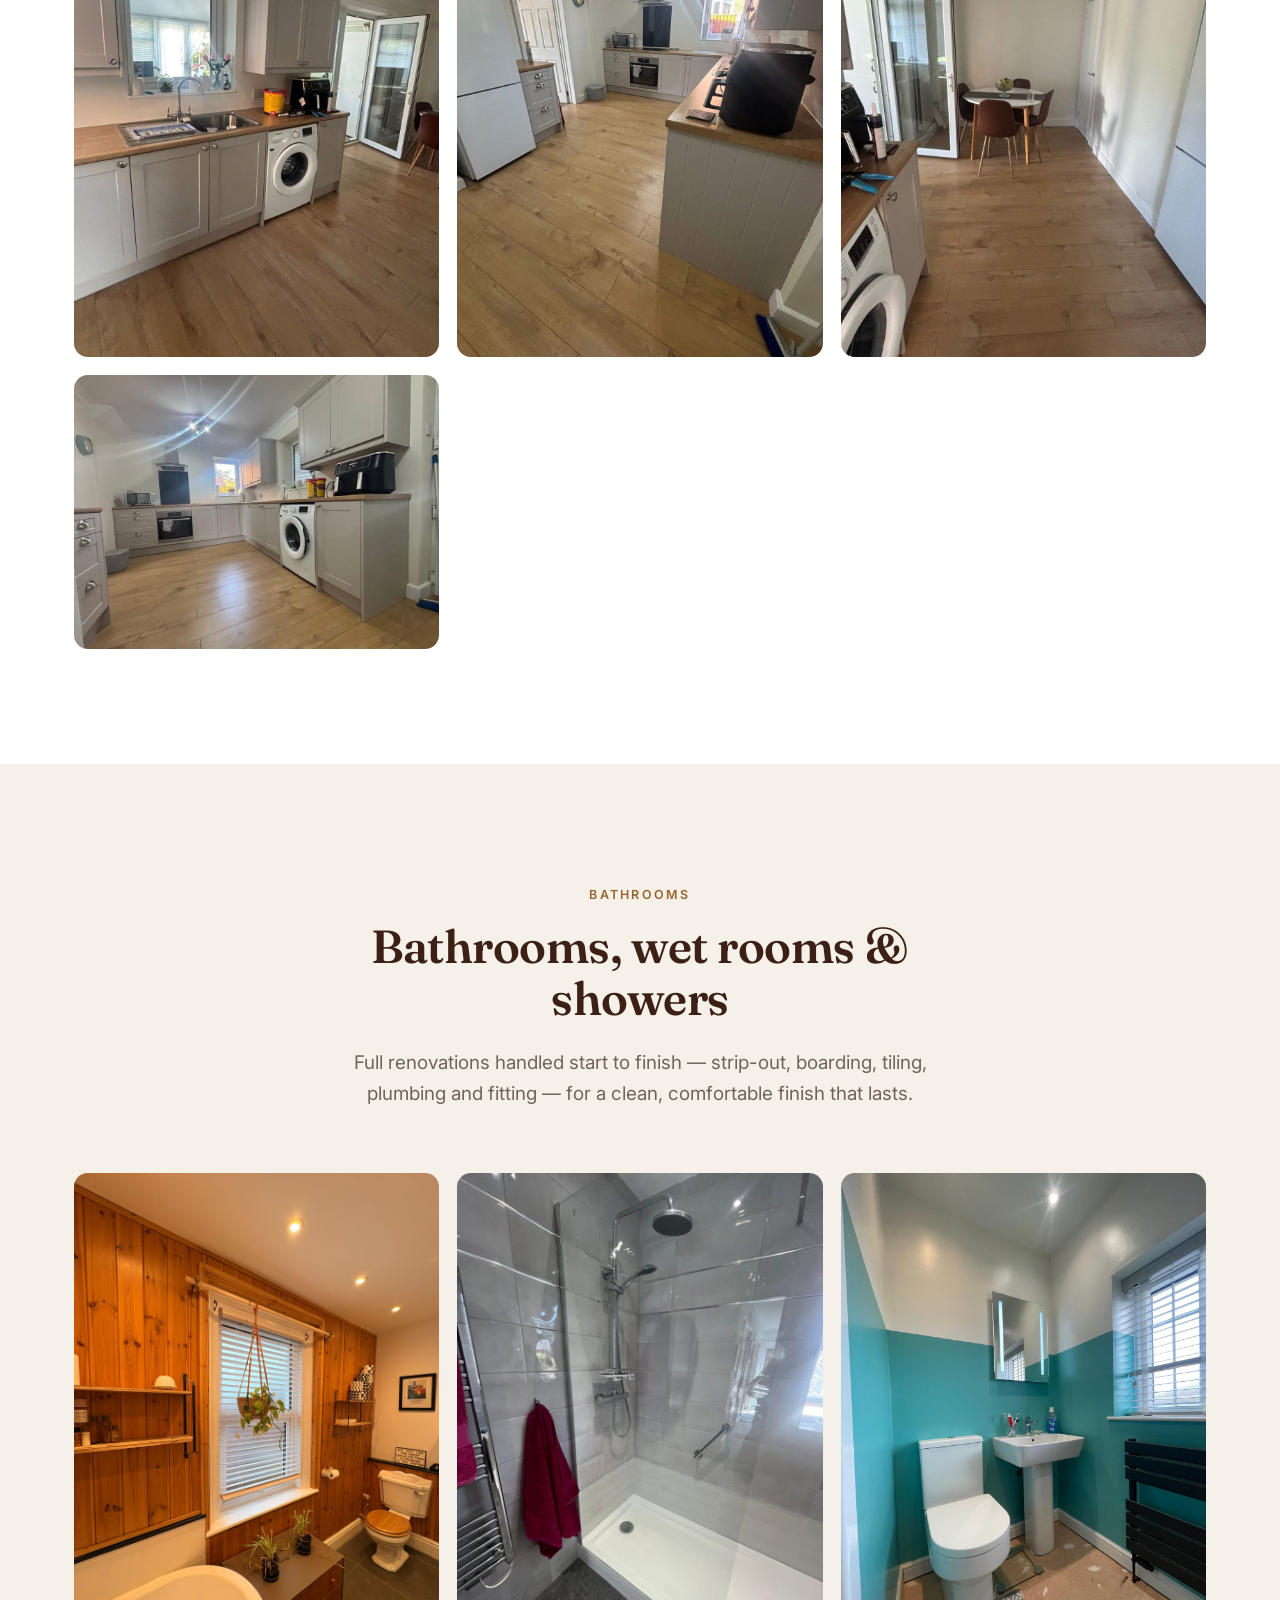
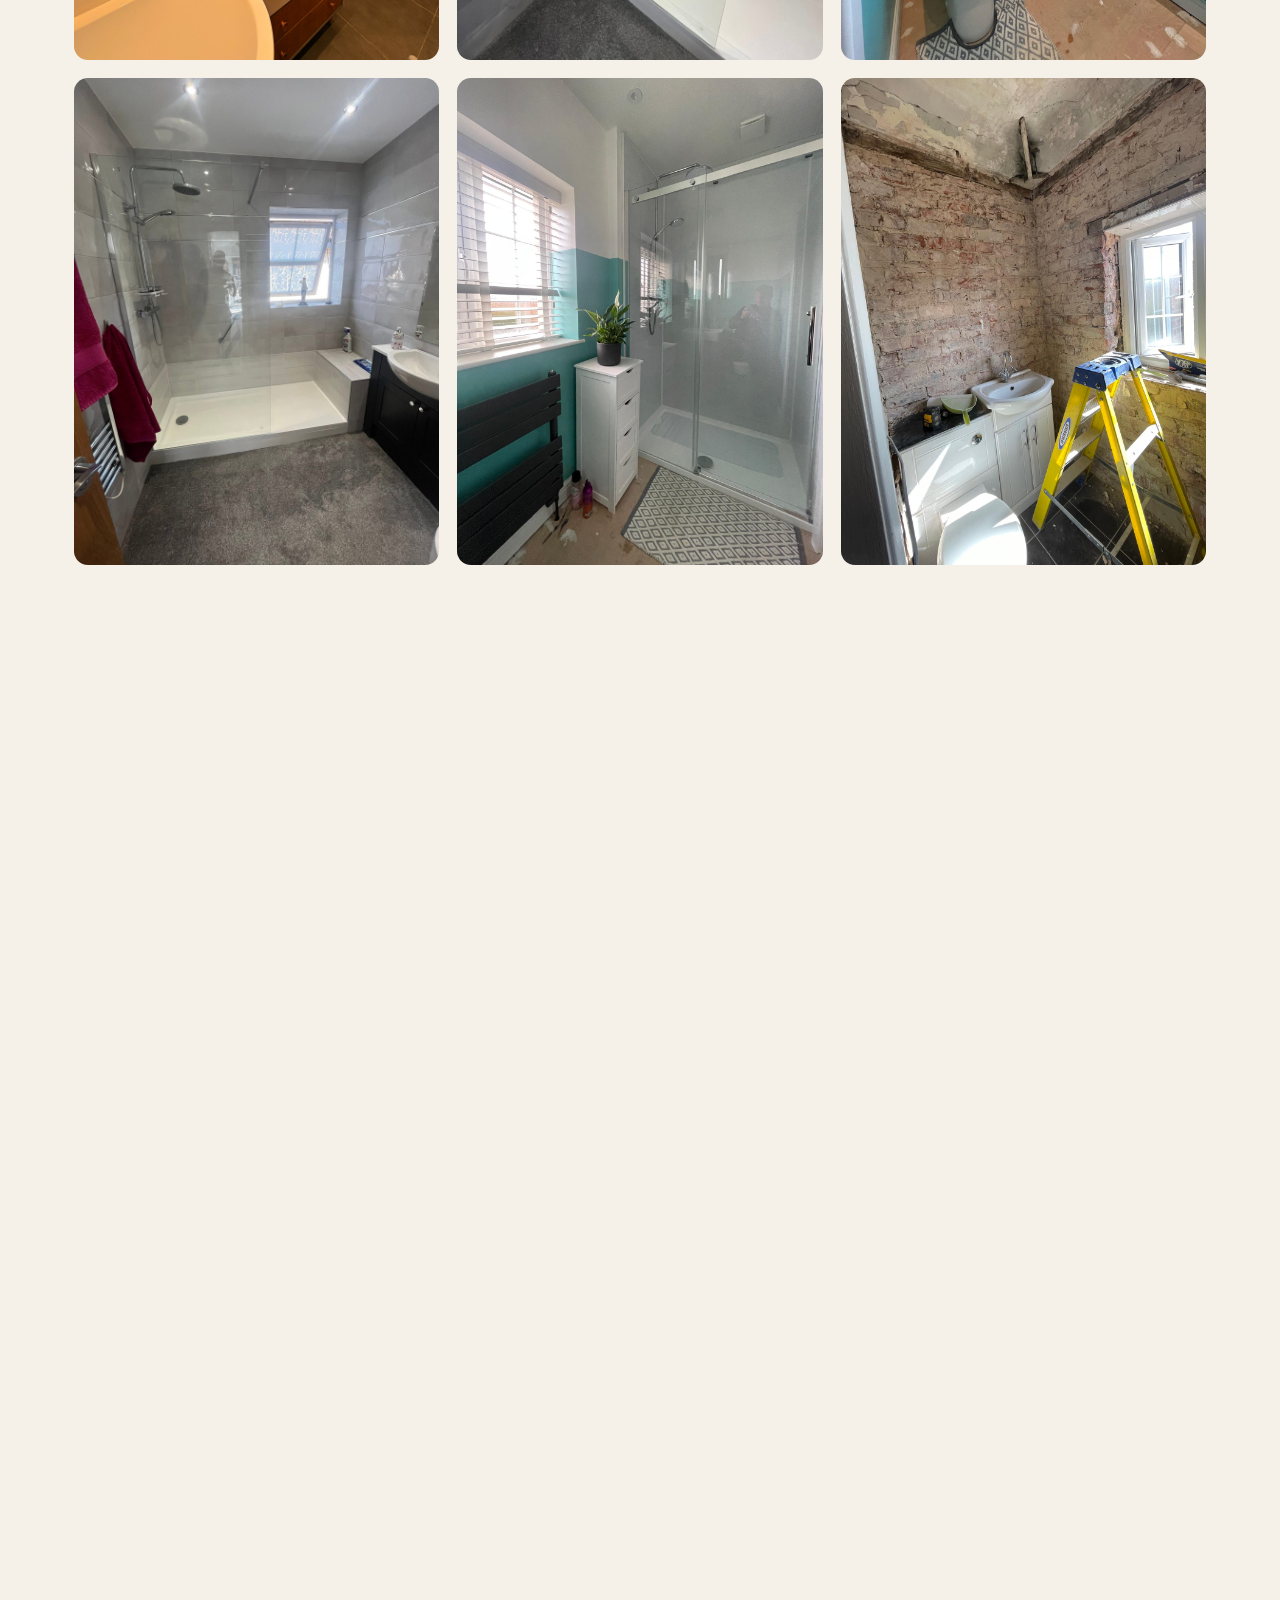
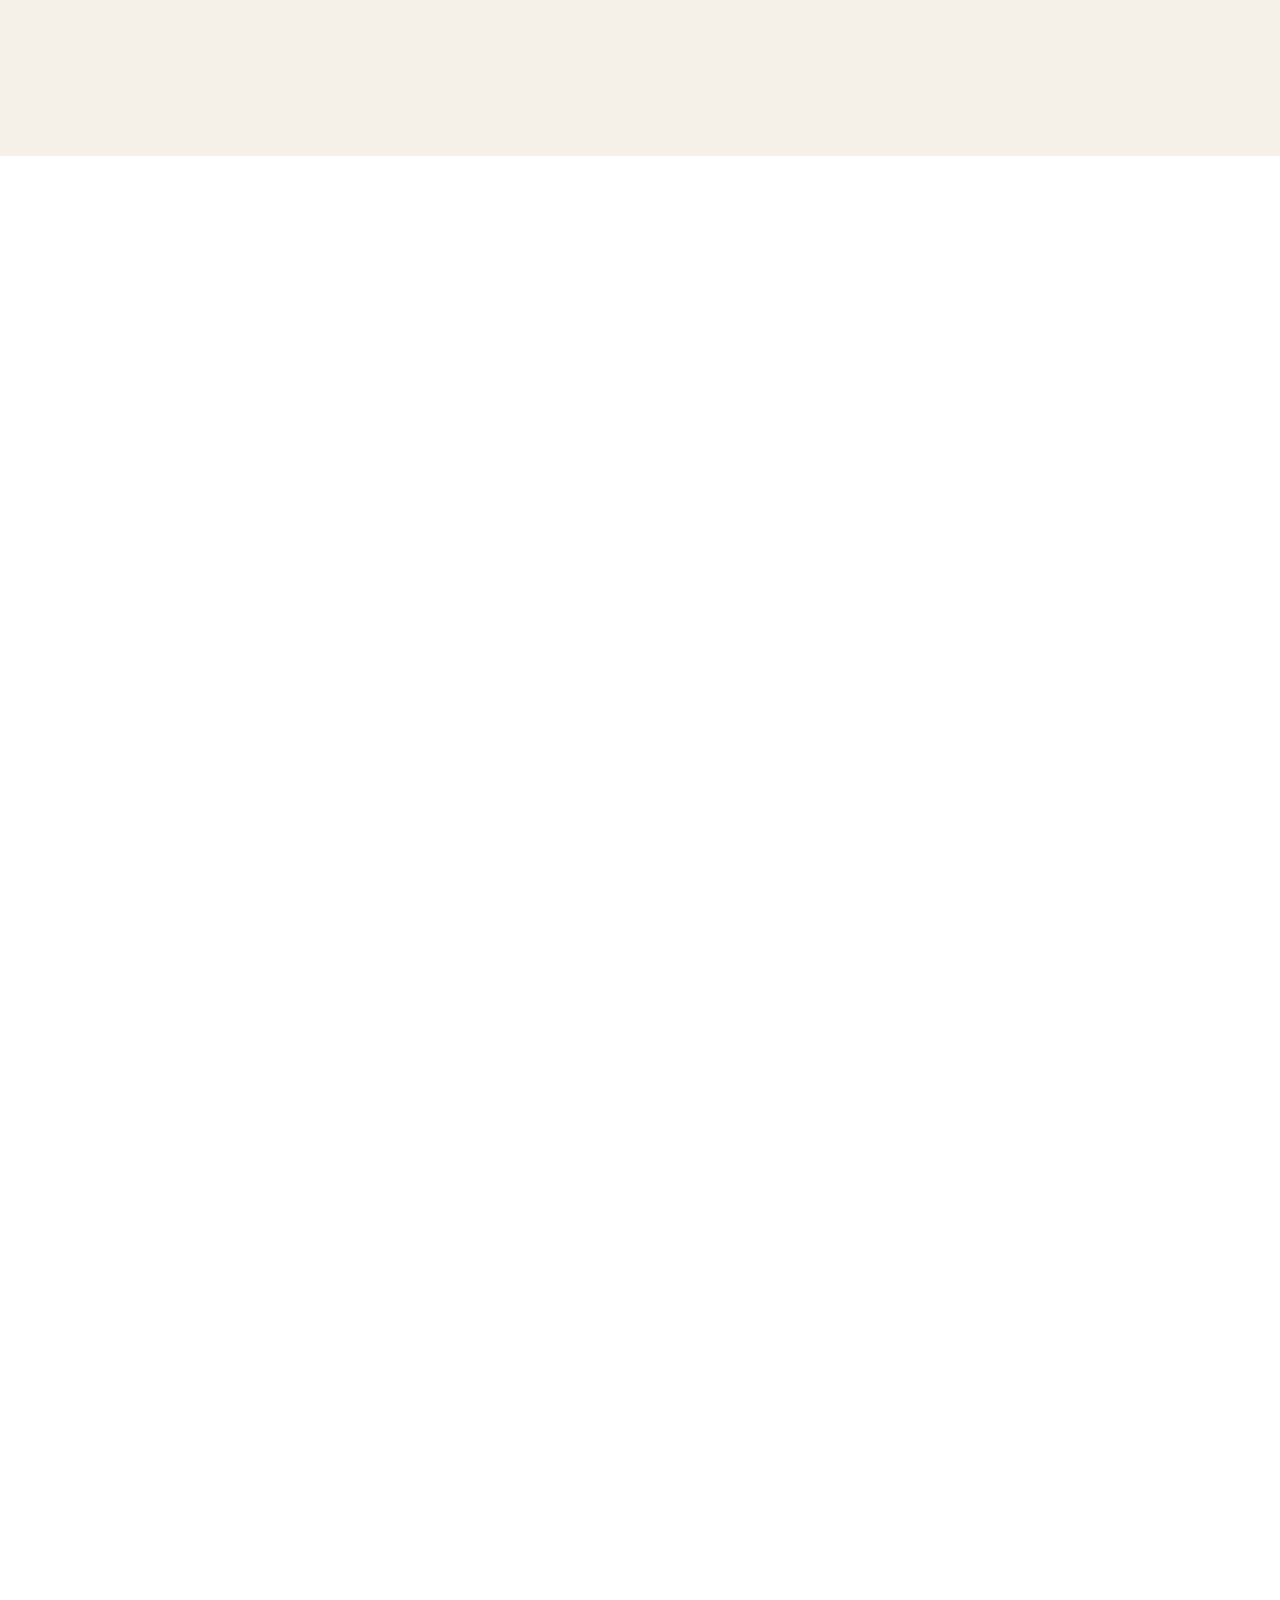
==== commit 4d354742: "Single-page site with scroll-spy menu; masonry job galleries; logo; Instagram/Google review embeds; " ====
--- a/index.html
+++ b/index.html
@@ -36,35 +36,32 @@
 </head>
 <body>
 
-  <!-- ============ HEADER ============ -->
   <header class="site-header">
     <div class="container nav">
-      <a class="brand" href="index.html" aria-label="Lyons Bespoke home">
-        <span class="brand__mark">L</span>
-        <span class="brand__text">
-          <span class="brand__name">LYONS</span>
-          <span class="brand__tag">Bespoke · Kitchens · Bathrooms</span>
-        </span>
-      </a>
+      <a class="brand" href="#top" aria-label="Lyons Bespoke home"><img class="brand__logo" src="assets/img/brand/logo.png" alt="Lyons Bespoke — Kitchens &amp; Bathrooms" width="310" height="105"></a>
       <nav aria-label="Primary">
         <ul class="nav__links">
-          <li><a href="index.html" class="is-active">Home</a></li>
-          <li><a href="kitchens.html">Kitchens</a></li>
-          <li><a href="bathrooms.html">Bathrooms</a></li>
-          <li><a href="roofing.html">Roofing &amp; Building</a></li>
-          <li><a href="contact.html">Contact</a></li>
-          <li><a href="contact.html" class="btn btn--primary">Request a Quote</a></li>
+          <li><a href="#social">Latest</a></li>
+          <li><a href="#services">Services</a></li>
+          <li><a href="#kitchens">Kitchens</a></li>
+          <li><a href="#bathrooms">Bathrooms</a></li>
+          <li><a href="#joinery">Joinery</a></li>
+          <li><a href="#roofing">Roofing</a></li>
+          <li><a href="#reviews">Reviews</a></li>
+          <li><a href="#contact">Contact</a></li>
+          <li><a href="#contact" class="btn btn--primary">Request a Quote</a></li>
         </ul>
       </nav>
       <div class="nav__cta">
-        <a href="contact.html" class="btn btn--primary">Request a Quote</a>
-        <button class="nav__toggle" aria-label="Menu" aria-expanded="false" aria-controls="primary-nav"><span></span></button>
-      </div>
-    </div>
+        <a href="#contact" class="btn btn--primary">Request a Quote</a>
+        <button class="nav__toggle" aria-label="Menu" aria-expanded="false"><span></span></button>
+      </div>
+    </div>
+    <div class="scroll-progress" aria-hidden="true"><span></span></div>
   </header>
 
   <!-- ============ HERO ============ -->
-  <section class="hero">
+  <section class="hero" id="top">
     <div class="hero__media">
       <img src="assets/img/kitchens/kitchens-1.jpeg" alt="A modern fitted kitchen completed by Lyons Bespoke" fetchpriority="high">
     </div>
@@ -74,9 +71,14 @@
         <h1>Bespoke kitchens, bathrooms &amp; joinery, built to last.</h1>
         <p class="hero__sub">Reliable local craftsmanship for homeowners across the Midlands &amp; South Yorkshire. Building the future, restoring the past.</p>
         <div class="hero__actions">
-          <a href="contact.html" class="btn btn--oak">Request a Free Quote</a>
-          <a href="#work" class="btn btn--outline-light">View Our Work</a>
-        </div>
+          <a href="#contact" class="btn btn--oak">Request a Free Quote</a>
+          <a href="#kitchens" class="btn btn--outline-light">View Our Work</a>
+        </div>
+        <a class="google-badge google-badge--hero" href="https://www.google.com/search?q=Lyons+Bespoke+Kitchens+and+Bathrooms+Retford" target="_blank" rel="noopener" aria-label="Rated 5 stars on Google">
+          <svg width="20" height="20" viewBox="0 0 24 24" aria-hidden="true"><path fill="#4285F4" d="M23.5 12.3c0-.8-.1-1.6-.2-2.3H12v4.5h6.5c-.3 1.5-1.1 2.8-2.4 3.6v3h3.9c2.3-2.1 3.7-5.2 3.7-8.8z"/><path fill="#34A853" d="M12 24c3.2 0 5.9-1.1 7.8-2.9l-3.9-3c-1.1.7-2.5 1.2-3.9 1.2-3 0-5.6-2-6.5-4.8H1.5v3.1C3.4 21.4 7.4 24 12 24z"/><path fill="#FBBC05" d="M5.5 14.5c-.2-.7-.4-1.4-.4-2.5s.2-1.8.4-2.5V6.4H1.5C.5 8.1 0 10 0 12s.5 3.9 1.5 5.6l4-3.1z"/><path fill="#EA4335" d="M12 4.8c1.8 0 3.4.6 4.6 1.8l3.5-3.5C17.9 1.2 15.2 0 12 0 7.4 0 3.4 2.6 1.5 6.4l4 3.1C6.4 6.7 9 4.8 12 4.8z"/></svg>
+          <span class="google-badge__stars">&#9733;&#9733;&#9733;&#9733;&#9733;</span>
+          <span>5.0 on Google</span>
+        </a>
       </div>
     </div>
     <div class="container">
@@ -89,8 +91,48 @@
     </div>
   </section>
 
+  <!-- ============ SOCIAL ============ -->
+  <section class="section section--cream" id="social" data-spy>
+    <div class="container">
+      <div class="section-head center reveal">
+        <span class="eyebrow">Follow Us</span>
+        <h2>Our latest work</h2>
+        <p class="lead">Recent projects, progress shots and finished results on Instagram and Facebook.</p>
+        <div class="social-follow">
+          <a href="https://www.instagram.com/lyonsbespoke/" class="btn btn--primary" target="_blank" rel="noopener"><svg viewBox="0 0 24 24" fill="none" stroke="currentColor" stroke-width="1.8" aria-hidden="true"><rect x="3" y="3" width="18" height="18" rx="5"/><circle cx="12" cy="12" r="4"/><circle cx="17.5" cy="6.5" r="1" fill="currentColor" stroke="none"/></svg> @lyonsbespoke</a>
+          <a href="https://www.facebook.com/61568991250123" class="btn btn--ghost" target="_blank" rel="noopener"><svg viewBox="0 0 24 24" fill="currentColor" aria-hidden="true"><path d="M22 12a10 10 0 1 0-11.6 9.9v-7H7.9V12h2.5V9.8c0-2.5 1.5-3.9 3.8-3.9 1.1 0 2.2.2 2.2.2v2.5h-1.2c-1.2 0-1.6.8-1.6 1.6V12h2.7l-.4 2.9h-2.3v7A10 10 0 0 0 22 12z"/></svg> Lyons Bespoke</a>
+        </div>
+      </div>
+
+      <!-- Instagram: latest 5 posts. Set beholdFeedUrl in main.js (see README). -->
+      <div class="feed-label reveal"><svg viewBox="0 0 24 24" fill="none" stroke="currentColor" stroke-width="1.8" aria-hidden="true"><rect x="3" y="3" width="18" height="18" rx="5"/><circle cx="12" cy="12" r="4"/><circle cx="17.5" cy="6.5" r="1" fill="currentColor" stroke="none"/></svg><span>Instagram</span></div>
+      <div class="ig-strip" data-instagram>
+        <a class="ig-empty" href="https://www.instagram.com/lyonsbespoke/" target="_blank" rel="noopener">See our latest posts on Instagram @lyonsbespoke &#8594;</a>
+      </div>
+
+      <!-- ===================== FACEBOOK (live) =====================
+           Official Page Plugin — your real, auto-updating Facebook posts.
+           Uses the page's numeric id (61568991250123).
+           ========================================================== -->
+      <div class="fb-live reveal">
+        <div class="feed-label">
+          <svg viewBox="0 0 24 24" fill="currentColor" aria-hidden="true"><path d="M22 12a10 10 0 1 0-11.6 9.9v-7H7.9V12h2.5V9.8c0-2.5 1.5-3.9 3.8-3.9 1.1 0 2.2.2 2.2.2v2.5h-1.2c-1.2 0-1.6.8-1.6 1.6V12h2.7l-.4 2.9h-2.3v7A10 10 0 0 0 22 12z"/></svg>
+          <span>Facebook</span>
+          <em class="is-live">Live posts</em>
+        </div>
+        <div class="fb-embed">
+          <iframe title="Latest posts from Lyons Bespoke on Facebook"
+            src="https://www.facebook.com/plugins/page.php?href=https%3A%2F%2Fwww.facebook.com%2F61568991250123&tabs=timeline&width=500&height=680&small_header=false&adapt_container_width=true&hide_cover=false&show_facepile=true"
+            width="500" height="680" style="border:none;overflow:hidden" scrolling="no" frameborder="0"
+            allowfullscreen="true" allow="autoplay; clipboard-write; encrypted-media; picture-in-picture; web-share"
+            loading="lazy"></iframe>
+        </div>
+      </div>
+    </div>
+  </section>
+
   <!-- ============ SERVICES ============ -->
-  <section class="section" id="services">
+  <section class="section" id="services" data-spy>
     <div class="container">
       <div class="section-head center reveal">
         <span class="eyebrow">Our Services</span>
@@ -143,7 +185,7 @@
   </section>
 
   <!-- ============ FEATURE / WHY ============ -->
-  <section class="section section--cream">
+  <section class="section section--cream" id="about">
     <div class="container">
       <div class="split">
         <div class="split__media reveal">
@@ -171,7 +213,7 @@
               <span><strong>Tidy as we go</strong>We respect your space and leave it clean at the end of every day.</span>
             </li>
           </ul>
-          <p style="margin-top:1.75rem"><a href="contact.html" class="btn btn--primary">Start Your Project</a></p>
+          <p style="margin-top:1.75rem"><a href="#contact" class="btn btn--primary">Start Your Project</a></p>
         </div>
       </div>
     </div>
@@ -201,158 +243,421 @@
     </div>
   </section>
 
-  <!-- ============ FEATURED WORK ============ -->
-  <section class="section" id="work">
+  <!-- ============ KITCHENS ============ -->
+  <section class="section" id="kitchens" data-spy>
     <div class="container">
       <div class="section-head center reveal">
-        <span class="eyebrow">Our Work</span>
-        <h2>Recent projects</h2>
-        <p class="lead">A look at some of the kitchens, bathrooms and building work we've completed for local homeowners.</p>
-      </div>
-      <div class="work-list">
-        <a class="work-card reveal" href="kitchens.html">
-          <div class="work-card__img"><img src="assets/img/kitchens/kitchens-2.jpeg" alt="Modern grey fitted kitchen"></div>
-          <div class="work-card__body">
-            <h3>Kitchens</h3>
-            <p>Full fits from strip-out to finish, tested and ready to enjoy.</p>
-            <span class="work-card__more">View kitchens &#8594;</span>
-          </div>
-        </a>
-        <a class="work-card reveal" href="bathrooms.html">
-          <div class="work-card__img"><img src="assets/img/bathrooms/bathrooms-2.jpeg" alt="Walk-in shower bathroom renovation"></div>
-          <div class="work-card__body">
-            <h3>Bathrooms</h3>
-            <p>Showers, wet rooms and full renovations, tiled and finished with care.</p>
-            <span class="work-card__more">View bathrooms &#8594;</span>
-          </div>
-        </a>
-        <a class="work-card reveal" href="roofing.html">
-          <div class="work-card__img"><img src="assets/img/roofing/roofing-9.jpeg" alt="Roofing and building project"></div>
-          <div class="work-card__body">
-            <h3>Roofing &amp; Building</h3>
-            <p>Roofs, pergolas, shopfronts and structural work built to last.</p>
-            <span class="work-card__more">View building work &#8594;</span>
-          </div>
-        </a>
-      </div>
-    </div>
-  </section>
-
-  <!-- ============ TESTIMONIALS ============ -->
-  <section class="section section--cream">
+        <span class="eyebrow">Kitchens</span>
+        <h2>Bespoke fitted kitchens</h2>
+        <p class="lead">From full strip-outs to the final coat of paint — kitchens fitted, tested and ready to enjoy. Every unit measured and finished with care.</p>
+      </div>
+      <div class="masonry reveal">
+        <button class="tile" data-lightbox data-full="assets/img/kitchens/kitchens-1.jpeg" data-cap="Fitted &amp; ready to enjoy">
+          <img src="assets/img/kitchens/kitchens-1.jpeg" alt="Completed modern grey fitted kitchen" loading="lazy">
+          <span class="tile__cap">Fitted &amp; ready to enjoy</span>
+        </button>
+        <button class="tile" data-lightbox data-full="assets/img/kitchens/kitchens-2.jpeg" data-cap="White goods fitted &amp; tested">
+          <img src="assets/img/kitchens/kitchens-2.jpeg" alt="Grey kitchen with integrated appliances fitted and tested" loading="lazy">
+          <span class="tile__cap">White goods fitted &amp; tested</span>
+        </button>
+        <button class="tile" data-lightbox data-full="assets/img/kitchens/kitchens-3.jpeg" data-cap="In build">
+          <img src="assets/img/kitchens/kitchens-3.jpeg" alt="Kitchen installation in progress" loading="lazy">
+          <span class="tile__cap">In build</span>
+        </button>
+      </div>
+      <div class="job reveal">
+        <h3 class="job-title">Navy handleless kitchen<span>Oak flooring &amp; quartz worktops</span></h3>
+        <div class="masonry">
+        <button class="tile" data-lightbox data-full="assets/img/jobs/navy-kitchen-1.jpg" data-cap="Navy handleless kitchen">
+          <img src="assets/img/jobs/navy-kitchen-1.jpg" alt="Navy handleless fitted kitchen with oak floor" loading="lazy">
+          <span class="tile__cap">Navy handleless kitchen</span>
+        </button>
+        <button class="tile" data-lightbox data-full="assets/img/jobs/navy-kitchen-2.jpg" data-cap="Navy handleless kitchen">
+          <img src="assets/img/jobs/navy-kitchen-2.jpg" alt="Navy handleless fitted kitchen with oak floor" loading="lazy">
+          <span class="tile__cap">Navy handleless kitchen</span>
+        </button>
+        <button class="tile" data-lightbox data-full="assets/img/jobs/navy-kitchen-3.jpg" data-cap="Navy handleless kitchen">
+          <img src="assets/img/jobs/navy-kitchen-3.jpg" alt="Navy handleless fitted kitchen with oak floor" loading="lazy">
+          <span class="tile__cap">Navy handleless kitchen</span>
+        </button>
+        <button class="tile" data-lightbox data-full="assets/img/jobs/navy-kitchen-4.jpg" data-cap="Navy handleless kitchen">
+          <img src="assets/img/jobs/navy-kitchen-4.jpg" alt="Navy handleless fitted kitchen with oak floor" loading="lazy">
+          <span class="tile__cap">Navy handleless kitchen</span>
+        </button>
+        <button class="tile" data-lightbox data-full="assets/img/jobs/navy-kitchen-5.jpg" data-cap="Navy handleless kitchen">
+          <img src="assets/img/jobs/navy-kitchen-5.jpg" alt="Navy handleless fitted kitchen with oak floor" loading="lazy">
+          <span class="tile__cap">Navy handleless kitchen</span>
+        </button>
+        <button class="tile" data-lightbox data-full="assets/img/jobs/navy-kitchen-6.jpg" data-cap="Navy handleless kitchen">
+          <img src="assets/img/jobs/navy-kitchen-6.jpg" alt="Navy handleless fitted kitchen with oak floor" loading="lazy">
+          <span class="tile__cap">Navy handleless kitchen</span>
+        </button>
+        </div>
+      </div>
+      <div class="job reveal">
+        <h3 class="job-title">Deep teal shaker kitchen<span>Marble-effect splashback &amp; brass handles</span></h3>
+        <div class="masonry">
+        <button class="tile" data-lightbox data-full="assets/img/jobs/teal-kitchen-1.jpg" data-cap="Deep teal shaker kitchen">
+          <img src="assets/img/jobs/teal-kitchen-1.jpg" alt="Deep teal shaker kitchen with marble splashback" loading="lazy">
+          <span class="tile__cap">Deep teal shaker kitchen</span>
+        </button>
+        <button class="tile" data-lightbox data-full="assets/img/jobs/teal-kitchen-2.jpg" data-cap="Deep teal shaker kitchen">
+          <img src="assets/img/jobs/teal-kitchen-2.jpg" alt="Deep teal shaker kitchen with marble splashback" loading="lazy">
+          <span class="tile__cap">Deep teal shaker kitchen</span>
+        </button>
+        <button class="tile" data-lightbox data-full="assets/img/jobs/teal-kitchen-3.jpg" data-cap="Deep teal shaker kitchen">
+          <img src="assets/img/jobs/teal-kitchen-3.jpg" alt="Deep teal shaker kitchen with marble splashback" loading="lazy">
+          <span class="tile__cap">Deep teal shaker kitchen</span>
+        </button>
+        <button class="tile" data-lightbox data-full="assets/img/jobs/teal-kitchen-4.jpg" data-cap="Deep teal shaker kitchen">
+          <img src="assets/img/jobs/teal-kitchen-4.jpg" alt="Deep teal shaker kitchen with marble splashback" loading="lazy">
+          <span class="tile__cap">Deep teal shaker kitchen</span>
+        </button>
+        <button class="tile" data-lightbox data-full="assets/img/jobs/teal-kitchen-5.jpg" data-cap="Deep teal shaker kitchen">
+          <img src="assets/img/jobs/teal-kitchen-5.jpg" alt="Deep teal shaker kitchen with marble splashback" loading="lazy">
+          <span class="tile__cap">Deep teal shaker kitchen</span>
+        </button>
+        <button class="tile" data-lightbox data-full="assets/img/jobs/teal-kitchen-6.jpg" data-cap="Deep teal shaker kitchen">
+          <img src="assets/img/jobs/teal-kitchen-6.jpg" alt="Deep teal shaker kitchen with marble splashback" loading="lazy">
+          <span class="tile__cap">Deep teal shaker kitchen</span>
+        </button>
+        <button class="tile" data-lightbox data-full="assets/img/jobs/teal-kitchen-7.jpg" data-cap="Deep teal shaker kitchen">
+          <img src="assets/img/jobs/teal-kitchen-7.jpg" alt="Deep teal shaker kitchen with marble splashback" loading="lazy">
+          <span class="tile__cap">Deep teal shaker kitchen</span>
+        </button>
+        </div>
+      </div>
+      <div class="job reveal">
+        <h3 class="job-title">Cream handleless kitchen<span>Granite-effect worktops &amp; tall larder units</span></h3>
+        <div class="masonry">
+        <button class="tile" data-lightbox data-full="assets/img/jobs/cream-kitchen-1.jpg" data-cap="Cream handleless kitchen">
+          <img src="assets/img/jobs/cream-kitchen-1.jpg" alt="Cream handleless kitchen with granite-effect worktop" loading="lazy">
+          <span class="tile__cap">Cream handleless kitchen</span>
+        </button>
+        <button class="tile" data-lightbox data-full="assets/img/jobs/cream-kitchen-2.jpg" data-cap="Cream handleless kitchen">
+          <img src="assets/img/jobs/cream-kitchen-2.jpg" alt="Cream handleless kitchen with granite-effect worktop" loading="lazy">
+          <span class="tile__cap">Cream handleless kitchen</span>
+        </button>
+        <button class="tile" data-lightbox data-full="assets/img/jobs/cream-kitchen-3.jpg" data-cap="Cream handleless kitchen">
+          <img src="assets/img/jobs/cream-kitchen-3.jpg" alt="Cream handleless kitchen with granite-effect worktop" loading="lazy">
+          <span class="tile__cap">Cream handleless kitchen</span>
+        </button>
+        <button class="tile" data-lightbox data-full="assets/img/jobs/cream-kitchen-4.jpg" data-cap="Cream handleless kitchen">
+          <img src="assets/img/jobs/cream-kitchen-4.jpg" alt="Cream handleless kitchen with granite-effect worktop" loading="lazy">
+          <span class="tile__cap">Cream handleless kitchen</span>
+        </button>
+        <button class="tile" data-lightbox data-full="assets/img/jobs/cream-kitchen-5.jpg" data-cap="Cream handleless kitchen">
+          <img src="assets/img/jobs/cream-kitchen-5.jpg" alt="Cream handleless kitchen with granite-effect worktop" loading="lazy">
+          <span class="tile__cap">Cream handleless kitchen</span>
+        </button>
+        <button class="tile" data-lightbox data-full="assets/img/jobs/cream-kitchen-6.jpg" data-cap="Cream handleless kitchen">
+          <img src="assets/img/jobs/cream-kitchen-6.jpg" alt="Cream handleless kitchen with granite-effect worktop" loading="lazy">
+          <span class="tile__cap">Cream handleless kitchen</span>
+        </button>
+        </div>
+      </div>
+      <div class="job reveal">
+        <h3 class="job-title">Grey shaker kitchen<span>Tiled floor &amp; stone worktops</span></h3>
+        <div class="masonry">
+        <button class="tile" data-lightbox data-full="assets/img/jobs/grey-kitchen-1.jpg" data-cap="Grey shaker kitchen">
+          <img src="assets/img/jobs/grey-kitchen-1.jpg" alt="Grey shaker kitchen with tiled floor" loading="lazy">
+          <span class="tile__cap">Grey shaker kitchen</span>
+        </button>
+        <button class="tile" data-lightbox data-full="assets/img/jobs/grey-kitchen-2.jpg" data-cap="Grey shaker kitchen">
+          <img src="assets/img/jobs/grey-kitchen-2.jpg" alt="Grey shaker kitchen with tiled floor" loading="lazy">
+          <span class="tile__cap">Grey shaker kitchen</span>
+        </button>
+        <button class="tile" data-lightbox data-full="assets/img/jobs/grey-kitchen-3.jpg" data-cap="Grey shaker kitchen">
+          <img src="assets/img/jobs/grey-kitchen-3.jpg" alt="Grey shaker kitchen with tiled floor" loading="lazy">
+          <span class="tile__cap">Grey shaker kitchen</span>
+        </button>
+        </div>
+      </div>
+      <div class="job reveal">
+        <h3 class="job-title">White kitchen &amp; utility<span>Oak flooring, integrated appliances</span></h3>
+        <div class="masonry">
+        <button class="tile" data-lightbox data-full="assets/img/jobs/white-kitchen-1.jpg" data-cap="White kitchen &amp; utility">
+          <img src="assets/img/jobs/white-kitchen-1.jpg" alt="White fitted kitchen with oak floor" loading="lazy">
+          <span class="tile__cap">White kitchen &amp; utility</span>
+        </button>
+        <button class="tile" data-lightbox data-full="assets/img/jobs/white-kitchen-2.jpg" data-cap="White kitchen &amp; utility">
+          <img src="assets/img/jobs/white-kitchen-2.jpg" alt="White fitted kitchen with oak floor" loading="lazy">
+          <span class="tile__cap">White kitchen &amp; utility</span>
+        </button>
+        <button class="tile" data-lightbox data-full="assets/img/jobs/white-kitchen-3.jpg" data-cap="White kitchen &amp; utility">
+          <img src="assets/img/jobs/white-kitchen-3.jpg" alt="White fitted kitchen with oak floor" loading="lazy">
+          <span class="tile__cap">White kitchen &amp; utility</span>
+        </button>
+        <button class="tile" data-lightbox data-full="assets/img/jobs/white-kitchen-4.jpg" data-cap="White kitchen &amp; utility">
+          <img src="assets/img/jobs/white-kitchen-4.jpg" alt="White fitted kitchen with oak floor" loading="lazy">
+          <span class="tile__cap">White kitchen &amp; utility</span>
+        </button>
+        <button class="tile" data-lightbox data-full="assets/img/jobs/white-kitchen-5.jpg" data-cap="White kitchen &amp; utility">
+          <img src="assets/img/jobs/white-kitchen-5.jpg" alt="White fitted kitchen with oak floor" loading="lazy">
+          <span class="tile__cap">White kitchen &amp; utility</span>
+        </button>
+        <button class="tile" data-lightbox data-full="assets/img/jobs/white-kitchen-6.jpg" data-cap="White kitchen &amp; utility">
+          <img src="assets/img/jobs/white-kitchen-6.jpg" alt="White fitted kitchen with oak floor" loading="lazy">
+          <span class="tile__cap">White kitchen &amp; utility</span>
+        </button>
+        </div>
+      </div>
+      <div class="job reveal">
+        <h3 class="job-title">Stone shaker kitchen<span>Oak worktops &amp; new flooring</span></h3>
+        <div class="masonry">
+        <button class="tile" data-lightbox data-full="assets/img/jobs/shaker-kitchen-1.jpg" data-cap="Stone shaker kitchen">
+          <img src="assets/img/jobs/shaker-kitchen-1.jpg" alt="Stone shaker kitchen with oak worktop" loading="lazy">
+          <span class="tile__cap">Stone shaker kitchen</span>
+        </button>
+        <button class="tile" data-lightbox data-full="assets/img/jobs/shaker-kitchen-2.jpg" data-cap="Stone shaker kitchen">
+          <img src="assets/img/jobs/shaker-kitchen-2.jpg" alt="Stone shaker kitchen with oak worktop" loading="lazy">
+          <span class="tile__cap">Stone shaker kitchen</span>
+        </button>
+        <button class="tile" data-lightbox data-full="assets/img/jobs/shaker-kitchen-3.jpg" data-cap="Stone shaker kitchen">
+          <img src="assets/img/jobs/shaker-kitchen-3.jpg" alt="Stone shaker kitchen with oak worktop" loading="lazy">
+          <span class="tile__cap">Stone shaker kitchen</span>
+        </button>
+        <button class="tile" data-lightbox data-full="assets/img/jobs/shaker-kitchen-4.jpg" data-cap="Stone shaker kitchen">
+          <img src="assets/img/jobs/shaker-kitchen-4.jpg" alt="Stone shaker kitchen with oak worktop" loading="lazy">
+          <span class="tile__cap">Stone shaker kitchen</span>
+        </button>
+        </div>
+      </div>
+    </div>
+  </section>
+
+  <!-- ============ BATHROOMS ============ -->
+  <section class="section section--cream" id="bathrooms" data-spy>
+    <div class="container">
+      <div class="section-head center reveal">
+        <span class="eyebrow">Bathrooms</span>
+        <h2>Bathrooms, wet rooms &amp; showers</h2>
+        <p class="lead">Full renovations handled start to finish — strip-out, boarding, tiling, plumbing and fitting — for a clean, comfortable finish that lasts.</p>
+      </div>
+      <div class="masonry reveal">
+        <button class="tile" data-lightbox data-full="assets/img/bathrooms/bathrooms-7.jpeg" data-cap="Wood-panelled bathroom, fully fitted">
+          <img src="assets/img/bathrooms/bathrooms-7.jpeg" alt="Warm wood-panelled bathroom with freestanding bath" loading="lazy">
+          <span class="tile__cap">Wood-panelled bathroom, fully fitted</span>
+        </button>
+        <button class="tile" data-lightbox data-full="assets/img/bathrooms/bathrooms-2.jpeg" data-cap="Walk-in shower with grey tiling">
+          <img src="assets/img/bathrooms/bathrooms-2.jpeg" alt="Walk-in shower with grey tiling and glass screen" loading="lazy">
+          <span class="tile__cap">Walk-in shower with grey tiling</span>
+        </button>
+        <button class="tile" data-lightbox data-full="assets/img/bathrooms/bathrooms-6.jpeg" data-cap="Fitted shower with rainfall head">
+          <img src="assets/img/bathrooms/bathrooms-6.jpeg" alt="White-tiled shower enclosure with rainfall shower head" loading="lazy">
+          <span class="tile__cap">Fitted shower with rainfall head</span>
+        </button>
+        <button class="tile" data-lightbox data-full="assets/img/bathrooms/bathrooms-5.jpeg" data-cap="Sliding-door shower enclosure">
+          <img src="assets/img/bathrooms/bathrooms-5.jpeg" alt="Teal bathroom with sliding-door shower enclosure" loading="lazy">
+          <span class="tile__cap">Sliding-door shower enclosure</span>
+        </button>
+        <button class="tile" data-lightbox data-full="assets/img/bathrooms/bathrooms-4.jpeg" data-cap="Fitted cloakroom">
+          <img src="assets/img/bathrooms/bathrooms-4.jpeg" alt="Teal cloakroom with toilet, basin and heated towel rail" loading="lazy">
+          <span class="tile__cap">Fitted cloakroom</span>
+        </button>
+        <button class="tile" data-lightbox data-full="assets/img/bathrooms/bathrooms-1.jpeg" data-cap="Strip-out, ready to rebuild">
+          <img src="assets/img/bathrooms/bathrooms-1.jpeg" alt="Bathroom stripped back to brick before renovation" loading="lazy">
+          <span class="tile__cap">Strip-out, ready to rebuild</span>
+        </button>
+      </div>
+      <div class="job reveal">
+        <h3 class="job-title">Herringbone bathroom &amp; shower<span>Marble-effect shower, oak vanity</span></h3>
+        <div class="masonry">
+        <button class="tile" data-lightbox data-full="assets/img/jobs/bathroom-herringbone-1.jpg" data-cap="Herringbone bathroom &amp; shower">
+          <img src="assets/img/jobs/bathroom-herringbone-1.jpg" alt="Bathroom with herringbone floor and marble-effect shower" loading="lazy">
+          <span class="tile__cap">Herringbone bathroom &amp; shower</span>
+        </button>
+        <button class="tile" data-lightbox data-full="assets/img/jobs/bathroom-herringbone-2.jpg" data-cap="Herringbone bathroom &amp; shower">
+          <img src="assets/img/jobs/bathroom-herringbone-2.jpg" alt="Bathroom with herringbone floor and marble-effect shower" loading="lazy">
+          <span class="tile__cap">Herringbone bathroom &amp; shower</span>
+        </button>
+        <button class="tile" data-lightbox data-full="assets/img/jobs/bathroom-herringbone-3.jpg" data-cap="Herringbone bathroom &amp; shower">
+          <img src="assets/img/jobs/bathroom-herringbone-3.jpg" alt="Bathroom with herringbone floor and marble-effect shower" loading="lazy">
+          <span class="tile__cap">Herringbone bathroom &amp; shower</span>
+        </button>
+        <button class="tile" data-lightbox data-full="assets/img/jobs/bathroom-herringbone-4.jpg" data-cap="Herringbone bathroom &amp; shower">
+          <img src="assets/img/jobs/bathroom-herringbone-4.jpg" alt="Bathroom with herringbone floor and marble-effect shower" loading="lazy">
+          <span class="tile__cap">Herringbone bathroom &amp; shower</span>
+        </button>
+        <button class="tile" data-lightbox data-full="assets/img/jobs/bathroom-herringbone-5.jpg" data-cap="Herringbone bathroom &amp; shower">
+          <img src="assets/img/jobs/bathroom-herringbone-5.jpg" alt="Bathroom with herringbone floor and marble-effect shower" loading="lazy">
+          <span class="tile__cap">Herringbone bathroom &amp; shower</span>
+        </button>
+        </div>
+      </div>
+    </div>
+  </section>
+
+  <!-- ============ JOINERY ============ -->
+  <section class="section" id="joinery" data-spy>
+    <div class="container">
+      <div class="section-head center reveal">
+        <span class="eyebrow">Joinery &amp; Finishing</span>
+        <h2>Bespoke joinery, doors &amp; flooring</h2>
+        <p class="lead">Made-to-measure alcove units, fitted doors and new flooring — the details that finish a room properly.</p>
+      </div>
+      <div class="job reveal">
+        <h3 class="job-title">Alcove shelving &amp; TV units<span>Built-in, made to measure</span></h3>
+        <div class="masonry">
+        <button class="tile" data-lightbox data-full="assets/img/jobs/alcove-units-1.jpg" data-cap="Alcove shelving &amp; TV units">
+          <img src="assets/img/jobs/alcove-units-1.jpg" alt="Built-in alcove shelving and TV unit" loading="lazy">
+          <span class="tile__cap">Alcove shelving &amp; TV units</span>
+        </button>
+        <button class="tile" data-lightbox data-full="assets/img/jobs/alcove-units-2.jpg" data-cap="Alcove shelving &amp; TV units">
+          <img src="assets/img/jobs/alcove-units-2.jpg" alt="Built-in alcove shelving and TV unit" loading="lazy">
+          <span class="tile__cap">Alcove shelving &amp; TV units</span>
+        </button>
+        <button class="tile" data-lightbox data-full="assets/img/jobs/alcove-units-3.jpg" data-cap="Alcove shelving &amp; TV units">
+          <img src="assets/img/jobs/alcove-units-3.jpg" alt="Built-in alcove shelving and TV unit" loading="lazy">
+          <span class="tile__cap">Alcove shelving &amp; TV units</span>
+        </button>
+        <button class="tile" data-lightbox data-full="assets/img/jobs/alcove-units-4.jpg" data-cap="Alcove shelving &amp; TV units">
+          <img src="assets/img/jobs/alcove-units-4.jpg" alt="Built-in alcove shelving and TV unit" loading="lazy">
+          <span class="tile__cap">Alcove shelving &amp; TV units</span>
+        </button>
+        <button class="tile" data-lightbox data-full="assets/img/jobs/alcove-units-5.jpg" data-cap="Alcove shelving &amp; TV units">
+          <img src="assets/img/jobs/alcove-units-5.jpg" alt="Built-in alcove shelving and TV unit" loading="lazy">
+          <span class="tile__cap">Alcove shelving &amp; TV units</span>
+        </button>
+        </div>
+      </div>
+      <div class="job reveal">
+        <h3 class="job-title">Doors<span>Front door &amp; painted internal door</span></h3>
+        <div class="masonry">
+        <button class="tile" data-lightbox data-full="assets/img/jobs/doors-1.jpg" data-cap="Doors">
+          <img src="assets/img/jobs/doors-1.jpg" alt="Fitted door" loading="lazy">
+          <span class="tile__cap">Doors</span>
+        </button>
+        <button class="tile" data-lightbox data-full="assets/img/jobs/doors-2.jpg" data-cap="Doors">
+          <img src="assets/img/jobs/doors-2.jpg" alt="Fitted door" loading="lazy">
+          <span class="tile__cap">Doors</span>
+        </button>
+        </div>
+      </div>
+      <div class="job reveal">
+        <h3 class="job-title">New flooring &amp; hidden storage<span>Kitchen and hallway flooring with access hatch</span></h3>
+        <div class="masonry">
+        <button class="tile" data-lightbox data-full="assets/img/jobs/flooring-1.jpg" data-cap="New flooring &amp; hidden storage">
+          <img src="assets/img/jobs/flooring-1.jpg" alt="New flooring installation" loading="lazy">
+          <span class="tile__cap">New flooring &amp; hidden storage</span>
+        </button>
+        <button class="tile" data-lightbox data-full="assets/img/jobs/flooring-2.jpg" data-cap="New flooring &amp; hidden storage">
+          <img src="assets/img/jobs/flooring-2.jpg" alt="New flooring installation" loading="lazy">
+          <span class="tile__cap">New flooring &amp; hidden storage</span>
+        </button>
+        <button class="tile" data-lightbox data-full="assets/img/jobs/flooring-3.jpg" data-cap="New flooring &amp; hidden storage">
+          <img src="assets/img/jobs/flooring-3.jpg" alt="New flooring installation" loading="lazy">
+          <span class="tile__cap">New flooring &amp; hidden storage</span>
+        </button>
+        <button class="tile" data-lightbox data-full="assets/img/jobs/flooring-4.jpg" data-cap="New flooring &amp; hidden storage">
+          <img src="assets/img/jobs/flooring-4.jpg" alt="New flooring installation" loading="lazy">
+          <span class="tile__cap">New flooring &amp; hidden storage</span>
+        </button>
+        <button class="tile" data-lightbox data-full="assets/img/jobs/flooring-5.jpg" data-cap="New flooring &amp; hidden storage">
+          <img src="assets/img/jobs/flooring-5.jpg" alt="New flooring installation" loading="lazy">
+          <span class="tile__cap">New flooring &amp; hidden storage</span>
+        </button>
+        </div>
+      </div>
+    </div>
+  </section>
+
+  <!-- ============ ROOFING &AMP; BUILDING ============ -->
+  <section class="section section--cream" id="roofing" data-spy>
+    <div class="container">
+      <div class="section-head center reveal">
+        <span class="eyebrow">Roofing &amp; Building</span>
+        <h2>Roofing &amp; building work</h2>
+        <p class="lead">Beyond the interior, we take on the structural work too — roofs, lightweight insulated conservatory roofs, pergolas, shopfronts and general building projects.</p>
+      </div>
+      <div class="masonry reveal">
+        <button class="tile" data-lightbox data-full="assets/img/roofing/roofing-4.jpeg" data-cap="Finished pergola &amp; patio">
+          <img src="assets/img/roofing/roofing-4.jpeg" alt="Finished garden pergola and patio lit at night" loading="lazy">
+          <span class="tile__cap">Finished pergola &amp; patio</span>
+        </button>
+        <button class="tile" data-lightbox data-full="assets/img/roofing/roofing-10.jpeg" data-cap="Insulated conservatory roof">
+          <img src="assets/img/roofing/roofing-10.jpeg" alt="Conservatory with new lightweight insulated tiled roof" loading="lazy">
+          <span class="tile__cap">Insulated conservatory roof</span>
+        </button>
+        <button class="tile" data-lightbox data-full="assets/img/roofing/roofing-7.jpeg" data-cap="Conservatory — finished">
+          <img src="assets/img/roofing/roofing-7.jpeg" alt="Finished conservatory with new roof, exterior view" loading="lazy">
+          <span class="tile__cap">Conservatory — finished</span>
+        </button>
+        <button class="tile" data-lightbox data-full="assets/img/roofing/roofing-9.jpeg" data-cap="Finished felt roof">
+          <img src="assets/img/roofing/roofing-9.jpeg" alt="Neatly finished felt shingle roof with lead flashing" loading="lazy">
+          <span class="tile__cap">Finished felt roof</span>
+        </button>
+        <button class="tile" data-lightbox data-full="assets/img/roofing/roofing-5.jpeg" data-cap="Pergola frame">
+          <img src="assets/img/roofing/roofing-5.jpeg" alt="Timber pergola frame constructed in a garden" loading="lazy">
+          <span class="tile__cap">Pergola frame</span>
+        </button>
+        <button class="tile" data-lightbox data-full="assets/img/roofing/roofing-8.jpeg" data-cap="Conservatory roof — in build">
+          <img src="assets/img/roofing/roofing-8.jpeg" alt="New timber roof structure inside a conservatory" loading="lazy">
+          <span class="tile__cap">Conservatory roof — in build</span>
+        </button>
+        <button class="tile" data-lightbox data-full="assets/img/roofing/roofing-3.jpeg" data-cap="Pergola construction">
+          <img src="assets/img/roofing/roofing-3.jpeg" alt="Close-up of timber pergola beams during construction" loading="lazy">
+          <span class="tile__cap">Pergola construction</span>
+        </button>
+        <button class="tile" data-lightbox data-full="assets/img/roofing/roofing-2.jpeg" data-cap="Membrane &amp; flashing">
+          <img src="assets/img/roofing/roofing-2.jpeg" alt="Breathable roof membrane and lead flashing installation" loading="lazy">
+          <span class="tile__cap">Membrane &amp; flashing</span>
+        </button>
+      </div>
+      <div class="job reveal">
+        <h3 class="job-title">Lightweight tiled roofs<span>Red tiles over a conservatory &amp; extension</span></h3>
+        <div class="masonry">
+        <button class="tile" data-lightbox data-full="assets/img/jobs/tiled-roof-1.jpg" data-cap="Lightweight tiled roofs">
+          <img src="assets/img/jobs/tiled-roof-1.jpg" alt="Lightweight tiled roof" loading="lazy">
+          <span class="tile__cap">Lightweight tiled roofs</span>
+        </button>
+        <button class="tile" data-lightbox data-full="assets/img/jobs/tiled-roof-2.jpg" data-cap="Lightweight tiled roofs">
+          <img src="assets/img/jobs/tiled-roof-2.jpg" alt="Lightweight tiled roof" loading="lazy">
+          <span class="tile__cap">Lightweight tiled roofs</span>
+        </button>
+        <button class="tile" data-lightbox data-full="assets/img/jobs/tiled-roof-3.jpg" data-cap="Lightweight tiled roofs">
+          <img src="assets/img/jobs/tiled-roof-3.jpg" alt="Lightweight tiled roof" loading="lazy">
+          <span class="tile__cap">Lightweight tiled roofs</span>
+        </button>
+        </div>
+      </div>
+      <div class="job reveal">
+        <h3 class="job-title">Bay window roof<span>New tiled roof &amp; oak detail</span></h3>
+        <div class="masonry">
+        <button class="tile" data-lightbox data-full="assets/img/jobs/bay-roof-1.jpg" data-cap="Bay window roof">
+          <img src="assets/img/jobs/bay-roof-1.jpg" alt="New tiled bay window roof" loading="lazy">
+          <span class="tile__cap">Bay window roof</span>
+        </button>
+        <button class="tile" data-lightbox data-full="assets/img/jobs/bay-roof-2.jpg" data-cap="Bay window roof">
+          <img src="assets/img/jobs/bay-roof-2.jpg" alt="New tiled bay window roof" loading="lazy">
+          <span class="tile__cap">Bay window roof</span>
+        </button>
+        </div>
+      </div>
+    </div>
+  </section>
+
+  <!-- ============ REVIEWS ============ -->
+  <section class="section" id="reviews" data-spy>
     <div class="container">
       <div class="section-head center reveal">
         <span class="eyebrow">Reviews</span>
-        <h2>Trusted by local homeowners</h2>
-        <a class="google-badge" href="https://www.google.com/search?q=Lyons+Bespoke+Kitchens+and+Bathrooms+Retford" target="_blank" rel="noopener" aria-label="See our reviews on Google">
+        <h2>What customers say on Google</h2>
+        <p class="lead">Our latest 4&#9733; and 5&#9733; reviews, pulled straight from Google.</p>
+      </div>
+      <!-- Live Google reviews mount. Set featurableId in main.js (CONFIG) and the widget loads here. -->
+      <div class="reviews-widget" data-reviews>
+        <div class="reviews-fallback">
+          <p>Read what our customers have said about us on Google.</p>
+        </div>
+      </div>
+      <div class="center" style="margin-top:32px">
+        <a class="google-badge" href="https://www.google.com/search?q=Lyons+Bespoke+Kitchens+and+Bathrooms+Retford" target="_blank" rel="noopener">
           <svg width="20" height="20" viewBox="0 0 24 24" aria-hidden="true"><path fill="#4285F4" d="M23.5 12.3c0-.8-.1-1.6-.2-2.3H12v4.5h6.5c-.3 1.5-1.1 2.8-2.4 3.6v3h3.9c2.3-2.1 3.7-5.2 3.7-8.8z"/><path fill="#34A853" d="M12 24c3.2 0 5.9-1.1 7.8-2.9l-3.9-3c-1.1.7-2.5 1.2-3.9 1.2-3 0-5.6-2-6.5-4.8H1.5v3.1C3.4 21.4 7.4 24 12 24z"/><path fill="#FBBC05" d="M5.5 14.5c-.2-.7-.4-1.4-.4-2.5s.2-1.8.4-2.5V6.4H1.5C.5 8.1 0 10 0 12s.5 3.9 1.5 5.6l4-3.1z"/><path fill="#EA4335" d="M12 4.8c1.8 0 3.4.6 4.6 1.8l3.5-3.5C17.9 1.2 15.2 0 12 0 7.4 0 3.4 2.6 1.5 6.4l4 3.1C6.4 6.7 9 4.8 12 4.8z"/></svg>
           <span class="google-badge__stars">&#9733;&#9733;&#9733;&#9733;&#9733;</span>
-          <span>Reviews on Google</span>
+          <span>Read &amp; leave a review on Google</span>
           <span class="google-badge__arrow">&#8594;</span>
         </a>
-      </div>
-
-      <!-- ============================ GOOGLE REVIEWS ============================
-           The cards below are shown by default and always work. To replace them
-           with a LIVE, auto-updating Google Reviews feed FILTERED TO 4★ AND ABOVE:
-           1. Sign up free at https://featurable.com (recommended) — connect your
-              Google Business Profile. In the widget settings, set the minimum
-              rating / filter to "4 stars and above".
-              (Elfsight and Trustindex also work and have the same rating filter.)
-           2. Copy the widget snippet they give you, e.g. Featurable:
-                <div id="featurable-XXXX" data-featurable-async></div>
-                <script src="https://featurable.com/assets/js/widget.js" async></script>
-           3. Delete the <div class="quotes">…</div> block below and paste it there.
-           ===================================================================== -->
-      <div class="quotes reviews-widget">
-        <figure class="quote reveal">
-          <div class="quote__stars" aria-label="5 out of 5 stars">&#9733;&#9733;&#9733;&#9733;&#9733;</div>
-          <blockquote class="quote__text">"Darren really cares about doing an excellent job and I highly recommend his services."</blockquote>
-          <figcaption class="quote__who"><strong>H. Kennedy</strong><span>Sheffield</span></figcaption>
-        </figure>
-        <figure class="quote reveal">
-          <div class="quote__stars" aria-label="5 out of 5 stars">&#9733;&#9733;&#9733;&#9733;&#9733;</div>
-          <blockquote class="quote__text">"Excellent work — Lyons turned my office space into a modern, safe and quality environment. Fast, trustworthy and transparent."</blockquote>
-          <figcaption class="quote__who"><strong>A. Eren</strong><span>Local Business Owner</span></figcaption>
-        </figure>
-        <figure class="quote reveal">
-          <div class="quote__stars" aria-label="5 out of 5 stars">&#9733;&#9733;&#9733;&#9733;&#9733;</div>
-          <blockquote class="quote__text">"Lyons' loft insulation was quick and well priced. We noticed such an improvement in our heating bills."</blockquote>
-          <figcaption class="quote__who"><strong>J. Crossland</strong><span>Homeowner, Warwick</span></figcaption>
-        </figure>
-      </div>
-      <div class="center" style="margin-top:40px">
-        <a href="https://www.google.com/search?q=Lyons+Bespoke+Kitchens+and+Bathrooms+Retford" class="btn btn--primary" target="_blank" rel="noopener">Read &amp; leave a review on Google</a>
-      </div>
-    </div>
-  </section>
-
-  <!-- ============ SOCIAL FEEDS ============ -->
-  <section class="section">
-    <div class="container">
-      <div class="section-head center reveal">
-        <span class="eyebrow">Follow Us</span>
-        <h2>See our latest work on social</h2>
-        <p class="lead">We share recent projects, progress shots and finished results on Instagram and Facebook. Swipe through and give us a follow.</p>
-        <div class="social-follow">
-          <a href="https://www.instagram.com/lyonsbespoke/" class="btn btn--primary" target="_blank" rel="noopener">
-            <svg viewBox="0 0 24 24" fill="none" stroke="currentColor" stroke-width="1.8" aria-hidden="true"><rect x="3" y="3" width="18" height="18" rx="5"/><circle cx="12" cy="12" r="4"/><circle cx="17.5" cy="6.5" r="1" fill="currentColor" stroke="none"/></svg>
-            @lyonsbespoke
-          </a>
-          <a href="https://www.facebook.com/61568991250123" class="btn btn--ghost" target="_blank" rel="noopener">
-            <svg viewBox="0 0 24 24" fill="currentColor" aria-hidden="true"><path d="M22 12a10 10 0 1 0-11.6 9.9v-7H7.9V12h2.5V9.8c0-2.5 1.5-3.9 3.8-3.9 1.1 0 2.2.2 2.2.2v2.5h-1.2c-1.2 0-1.6.8-1.6 1.6V12h2.7l-.4 2.9h-2.3v7A10 10 0 0 0 22 12z"/></svg>
-            Lyons Bespoke
-          </a>
-        </div>
-      </div>
-
-      <!-- ===================== INSTAGRAM (preview only) =====================
-           NOTE: the tiles below are PLACEHOLDER project photos, not live Instagram
-           posts — Instagram blocks unauthenticated access, so real posts can't be
-           read automatically. To show REAL, auto-updating posts here, connect a free
-           widget (Elfsight or Behold), then replace this whole <div class="slider">…</div>
-           with the widget snippet, e.g. Elfsight:
-             <script src="https://static.elfsight.com/platform/platform.js" async></script>
-             <div class="elfsight-app-XXXX" data-elfsight-app-lazy></div>
-           ==================================================================== -->
-      <div class="feed-label reveal">
-        <svg viewBox="0 0 24 24" fill="none" stroke="currentColor" stroke-width="1.8" aria-hidden="true"><rect x="3" y="3" width="18" height="18" rx="5"/><circle cx="12" cy="12" r="4"/><circle cx="17.5" cy="6.5" r="1" fill="currentColor" stroke="none"/></svg>
-        <span>Instagram</span>
-        <em>Preview &mdash; connect for live posts</em>
-      </div>
-      <div class="slider reveal" data-slider>
-        <button class="slider__btn slider__prev" data-slider-prev aria-label="Previous posts">&#8249;</button>
-        <div class="slider__track" data-slider-track>
-          <a class="slide" href="https://www.instagram.com/lyonsbespoke/" target="_blank" rel="noopener"><img src="assets/img/kitchens/kitchens-1.jpeg" alt="Modern fitted kitchen" loading="lazy"><span class="slide__cap">Modern fitted kitchen</span></a>
-          <a class="slide" href="https://www.instagram.com/lyonsbespoke/" target="_blank" rel="noopener"><img src="assets/img/bathrooms/bathrooms-7.jpeg" alt="Wood-panelled bathroom" loading="lazy"><span class="slide__cap">Wood-panelled bathroom</span></a>
-          <a class="slide" href="https://www.instagram.com/lyonsbespoke/" target="_blank" rel="noopener"><img src="assets/img/roofing/roofing-4.jpeg" alt="Garden pergola and patio" loading="lazy"><span class="slide__cap">Pergola &amp; patio</span></a>
-          <a class="slide" href="https://www.instagram.com/lyonsbespoke/" target="_blank" rel="noopener"><img src="assets/img/kitchens/kitchens-2.jpeg" alt="Handleless grey kitchen" loading="lazy"><span class="slide__cap">Handleless grey kitchen</span></a>
-          <a class="slide" href="https://www.instagram.com/lyonsbespoke/" target="_blank" rel="noopener"><img src="assets/img/bathrooms/bathrooms-2.jpeg" alt="Walk-in shower" loading="lazy"><span class="slide__cap">Walk-in shower</span></a>
-          <a class="slide" href="https://www.instagram.com/lyonsbespoke/" target="_blank" rel="noopener"><img src="assets/img/roofing/roofing-10.jpeg" alt="Insulated conservatory roof" loading="lazy"><span class="slide__cap">Insulated conservatory roof</span></a>
-          <a class="slide" href="https://www.instagram.com/lyonsbespoke/" target="_blank" rel="noopener"><img src="assets/img/bathrooms/bathrooms-5.jpeg" alt="Fitted shower enclosure" loading="lazy"><span class="slide__cap">Fitted shower enclosure</span></a>
-          <a class="slide" href="https://www.instagram.com/lyonsbespoke/" target="_blank" rel="noopener"><img src="assets/img/roofing/roofing-9.jpeg" alt="New felt roof" loading="lazy"><span class="slide__cap">New felt roof</span></a>
-        </div>
-        <button class="slider__btn slider__next" data-slider-next aria-label="Next posts">&#8250;</button>
-        <div class="slider__dots" data-slider-dots aria-hidden="true"></div>
-      </div>
-
-      <!-- ===================== FACEBOOK (live) =====================
-           Official Page Plugin — your real, auto-updating Facebook posts.
-           Uses the page's numeric id (61568991250123).
-           ========================================================== -->
-      <div class="fb-live reveal">
-        <div class="feed-label">
-          <svg viewBox="0 0 24 24" fill="currentColor" aria-hidden="true"><path d="M22 12a10 10 0 1 0-11.6 9.9v-7H7.9V12h2.5V9.8c0-2.5 1.5-3.9 3.8-3.9 1.1 0 2.2.2 2.2.2v2.5h-1.2c-1.2 0-1.6.8-1.6 1.6V12h2.7l-.4 2.9h-2.3v7A10 10 0 0 0 22 12z"/></svg>
-          <span>Facebook</span>
-          <em class="is-live">Live posts</em>
-        </div>
-        <div class="fb-embed">
-          <iframe title="Latest posts from Lyons Bespoke on Facebook"
-            src="https://www.facebook.com/plugins/page.php?href=https%3A%2F%2Fwww.facebook.com%2F61568991250123&tabs=timeline&width=500&height=680&small_header=false&adapt_container_width=true&hide_cover=false&show_facepile=true"
-            width="500" height="680" style="border:none;overflow:hidden" scrolling="no" frameborder="0"
-            allowfullscreen="true" allow="autoplay; clipboard-write; encrypted-media; picture-in-picture; web-share"
-            loading="lazy"></iframe>
-        </div>
       </div>
     </div>
   </section>
@@ -381,6 +686,124 @@
     </div>
   </section>
 
+  <!-- ============ CONTACT ============ -->
+  <section class="section section--cream" id="contact" data-spy>
+    <div class="container">
+      <div class="section-head center reveal">
+        <span class="eyebrow">Get in Touch</span>
+        <h2>Let's talk about your project</h2>
+        <p class="lead">Tell us what you have in mind and we'll get back to you with honest advice and a free, no-obligation quote.</p>
+      </div>
+      <div class="contact-grid">
+
+        <!-- Contact details -->
+        <div>
+          <div class="contact-info">
+            <div class="info-row">
+              <span class="info-row__icon"><svg viewBox="0 0 24 24" fill="none" stroke="currentColor" stroke-width="1.8"><path d="M22 16.9v3a2 2 0 0 1-2.2 2 19.8 19.8 0 0 1-8.6-3 19.5 19.5 0 0 1-6-6 19.8 19.8 0 0 1-3-8.6A2 2 0 0 1 4.1 2h3a2 2 0 0 1 2 1.7c.1 1 .4 1.9.7 2.8a2 2 0 0 1-.5 2.1L8.1 9.9a16 16 0 0 0 6 6l1.3-1.3a2 2 0 0 1 2.1-.4c.9.3 1.8.6 2.8.7a2 2 0 0 1 1.7 2z"/></svg></span>
+              <div>
+                <h3>Call or text</h3>
+                <a href="tel:+447547415968">07547 415968</a>
+              </div>
+            </div>
+            <div class="info-row">
+              <span class="info-row__icon"><svg viewBox="0 0 24 24" fill="none" stroke="currentColor" stroke-width="1.8"><rect x="3" y="5" width="18" height="14" rx="2"/><path d="m3 7 9 6 9-6"/></svg></span>
+              <div>
+                <h3>Email</h3>
+                <a href="mailto:drrnlyons@gmail.com">drrnlyons@gmail.com</a>
+              </div>
+            </div>
+            <div class="info-row">
+              <span class="info-row__icon"><svg viewBox="0 0 24 24" fill="none" stroke="currentColor" stroke-width="1.8"><path d="M20 10c0 6-8 12-8 12s-8-6-8-12a8 8 0 0 1 16 0z"/><circle cx="12" cy="10" r="3"/></svg></span>
+              <div>
+                <h3>Based in</h3>
+                <p>Retford, United Kingdom</p>
+              </div>
+            </div>
+            <div class="info-row">
+              <span class="info-row__icon"><svg viewBox="0 0 24 24" fill="none" stroke="currentColor" stroke-width="1.8"><circle cx="12" cy="12" r="9"/><path d="M12 7v5l3 2"/></svg></span>
+              <div>
+                <h3>Areas we cover</h3>
+                <p>Nottinghamshire, South Yorkshire, East Riding, Leicestershire, Lincolnshire and across the Midlands.</p>
+              </div>
+            </div>
+          </div>
+
+          <div style="margin-top:28px;display:flex;flex-wrap:wrap;gap:12px">
+            <a href="https://wa.me/447547415968" class="btn btn--oak" target="_blank" rel="noopener">Chat on WhatsApp</a>
+            <a href="tel:+447547415968" class="btn btn--ghost">Call now</a>
+          </div>
+        </div>
+
+        <!-- Enquiry form -->
+        <div>
+          <!--
+            ============================================================
+            TO RECEIVE FORM SUBMISSIONS BY EMAIL:
+            1. Create a free account at https://formspree.io
+            2. Create a form and copy its endpoint (looks like
+               https://formspree.io/f/abcdwxyz)
+            3. Replace YOUR_FORM_ID below with that ID.
+            Until then, the "Email us directly" button always works.
+            ============================================================
+          -->
+          <form class="form" action="https://formspree.io/f/YOUR_FORM_ID" method="POST">
+            <h2 style="font-size:1.6rem;margin-bottom:.4rem">Request a free quote</h2>
+            <p style="color:var(--muted);margin-bottom:1.5rem">Fill in a few details and we'll be in touch soon.</p>
+
+            <div class="form__row">
+              <div class="field">
+                <label for="first">First name</label>
+                <input type="text" id="first" name="First name" autocomplete="given-name" required>
+              </div>
+              <div class="field">
+                <label for="last">Last name</label>
+                <input type="text" id="last" name="Last name" autocomplete="family-name" required>
+              </div>
+            </div>
+
+            <div class="form__row">
+              <div class="field">
+                <label for="email">Email</label>
+                <input type="email" id="email" name="email" autocomplete="email" required>
+              </div>
+              <div class="field">
+                <label for="phone">Phone</label>
+                <input type="tel" id="phone" name="Phone" autocomplete="tel">
+              </div>
+            </div>
+
+            <div class="field">
+              <label for="service">What can we help with?</label>
+              <select id="service" name="Service">
+                <option value="" selected>Please choose…</option>
+                <option>Kitchen</option>
+                <option>Bathroom</option>
+                <option>Fitted wardrobes</option>
+                <option>Media wall</option>
+                <option>Windows &amp; doors</option>
+                <option>Tiling</option>
+                <option>Garage conversion</option>
+                <option>Conservatory roof</option>
+                <option>Roofing &amp; building</option>
+                <option>Something else</option>
+              </select>
+            </div>
+
+            <div class="field">
+              <label for="message">Tell us about your project</label>
+              <textarea id="message" name="Message" placeholder="A few details about what you'd like done, and roughly when…" required></textarea>
+            </div>
+
+            <button type="submit" class="btn btn--primary" style="width:100%;justify-content:center">Send Enquiry</button>
+            <p class="form__note">Prefer email? Write to us at <a href="mailto:drrnlyons@gmail.com">drrnlyons@gmail.com</a>. We aim to reply within a day or two.</p>
+          </form>
+        </div>
+
+      </div>
+    </div>
+  </section>
+
   <!-- ============ CTA ============ -->
   <section class="section section--ink">
     <div class="container cta-band reveal">
@@ -390,7 +813,7 @@
       <div class="cta-methods">
         <a href="tel:+447547415968" class="btn btn--oak">Call 07547 415968</a>
         <a href="https://wa.me/447547415968" class="btn btn--light" target="_blank" rel="noopener">Chat on WhatsApp</a>
-        <a href="contact.html" class="btn btn--outline-light">Send an Enquiry</a>
+        <a href="#contact" class="btn btn--outline-light">Send an Enquiry</a>
       </div>
     </div>
   </section>
@@ -400,7 +823,7 @@
     <div class="container">
       <div class="footer-grid">
         <div class="footer-brand">
-          <div class="footer-brand__name">LYONS BESPOKE</div>
+          <img class="footer-logo" src="assets/img/brand/logo-light.png" alt="Lyons Bespoke" width="310" height="105">
           <p>Reliable kitchen fitters, bathroom fitters and joiners focused on craftsmanship, stability and trust. Building the future, restoring the past.</p>
           <div class="footer-social">
             <a href="https://www.facebook.com/people/Lyons-Bespoke-kitchens-Bathrooms/61568991250123/" target="_blank" rel="noopener" aria-label="Facebook">
@@ -414,11 +837,13 @@
         <div>
           <h4>Explore</h4>
           <ul class="footer-list">
-            <li><a href="index.html">Home</a></li>
-            <li><a href="kitchens.html">Kitchens</a></li>
-            <li><a href="bathrooms.html">Bathrooms</a></li>
-            <li><a href="roofing.html">Roofing &amp; Building</a></li>
-            <li><a href="contact.html">Contact</a></li>
+            <li><a href="#services">Services</a></li>
+            <li><a href="#kitchens">Kitchens</a></li>
+            <li><a href="#bathrooms">Bathrooms</a></li>
+            <li><a href="#joinery">Joinery</a></li>
+            <li><a href="#roofing">Roofing &amp; Building</a></li>
+            <li><a href="#reviews">Reviews</a></li>
+            <li><a href="#contact">Contact</a></li>
           </ul>
         </div>
         <div>
--- a/styles.css
+++ b/styles.css
@@ -32,7 +32,7 @@
 
 /* ---------- Reset / base ---------- */
 * { box-sizing: border-box; }
-html { scroll-behavior: smooth; -webkit-text-size-adjust: 100%; }
+html { scroll-behavior: smooth; scroll-padding-top: 84px; -webkit-text-size-adjust: 100%; }
 body {
   margin: 0;
   font-family: var(--ff-body);
@@ -108,12 +108,21 @@
   background: rgba(255,255,255,.88);
   backdrop-filter: saturate(160%) blur(12px);
   border-bottom: 1px solid var(--line);
-}
+  transition: background .3s var(--ease), box-shadow .3s var(--ease);
+}
+.site-header.is-scrolled { background: rgba(255,255,255,.97); box-shadow: var(--shadow-sm); }
+.site-header.is-scrolled .nav { height: 64px; }
+.nav { transition: height .25s var(--ease); }
+.scroll-progress { position: absolute; left: 0; right: 0; bottom: -1px; height: 2px; }
+.scroll-progress span { display: block; height: 100%; width: 100%; background: var(--oak); transform: scaleX(0); transform-origin: left; }
 .nav {
   display: flex; align-items: center; justify-content: space-between;
   gap: 24px; height: 76px;
 }
 .brand { display: flex; align-items: center; gap: 12px; flex-shrink: 0; }
+.brand__logo { height: 46px; width: auto; transition: height .25s var(--ease); }
+.site-header.is-scrolled .brand__logo { height: 38px; }
+.footer-logo { height: 64px; width: auto; margin-bottom: 14px; }
 .brand__mark {
   width: 40px; height: 40px; border-radius: 50%;
   display: grid; place-items: center; flex-shrink: 0;
@@ -131,10 +140,11 @@
 }
 .nav__links { display: flex; align-items: center; gap: 4px; list-style: none; margin: 0; padding: 0; }
 .nav__links a {
-  font-weight: 500; font-size: .98rem; padding: .5em .9em; border-radius: 8px;
+  font-weight: 500; font-size: .95rem; padding: .5em .7em; border-radius: 8px; white-space: nowrap;
   color: var(--text);
 }
 .nav__links a:hover, .nav__links a.is-active { color: var(--ink); background: var(--cream); }
+.nav__links a.is-active:not(.btn) { box-shadow: inset 0 -2px 0 var(--oak); border-radius: 8px 8px 0 0; }
 /* The in-list CTA is only for the mobile menu; on desktop the nav__cta button is used */
 .nav__links .btn { display: none; }
 .nav__links .btn:hover { background: var(--oak-dark); color: #fff; }
@@ -218,7 +228,16 @@
 .stat__label { font-size: .9rem; color: var(--muted); text-transform: uppercase; letter-spacing: .1em; margin-top: 8px; }
 .section--ink .stat__label { color: #cdbcad; }
 
-/* ---------- Gallery ---------- */
+/* ---------- Gallery (masonry: keeps each photo's own proportions) ---------- */
+.masonry { columns: 3 280px; column-gap: 18px; }
+.masonry .tile { aspect-ratio: auto; break-inside: avoid; margin-bottom: 18px; cursor: zoom-in; }
+.masonry .tile img { height: auto; }
+.masonry .tile__cap { opacity: 1; transform: none; }
+@media (hover: hover) {
+  .masonry .tile__cap { opacity: 0; transform: translateY(8px); }
+  .masonry .tile:hover .tile__cap, .masonry .tile:focus-visible .tile__cap { opacity: 1; transform: none; }
+}
+@media (max-width: 560px) { .masonry { columns: 2 140px; column-gap: 12px; } .masonry .tile { margin-bottom: 12px; } .masonry .tile__cap { font-size: .8rem; padding: 22px 10px 8px; } }
 .gallery { display: grid; grid-template-columns: repeat(3, 1fr); gap: 18px; }
 .gallery--2 { grid-template-columns: repeat(2, 1fr); }
 .tile {
@@ -236,99 +255,18 @@
 }
 .tile:hover .tile__cap, .tile:focus-visible .tile__cap { opacity: 1; transform: translateY(0); }
 
-.work-card { display: block; border-radius: var(--radius); overflow: hidden; box-shadow: var(--shadow-sm); background:#fff; transition: transform .25s var(--ease), box-shadow .25s; }
-.work-card:hover { transform: translateY(-4px); box-shadow: var(--shadow-lg); }
-.work-card__img { aspect-ratio: 3/2; overflow: hidden; }
-.work-card__img img { width:100%; height:100%; object-fit: cover; transition: transform .5s var(--ease); }
-.work-card:hover .work-card__img img { transform: scale(1.05); }
-.work-card__body { padding: 20px 22px; }
-.work-card__body h3 { font-family: var(--ff-body); font-weight: 700; font-size: 1.15rem; color: var(--ink); margin-bottom: .25rem; }
-.work-card__body p { color: var(--muted); font-size: .95rem; margin: 0; }
-.work-card__more { display:inline-flex; align-items:center; gap:.4em; margin-top:14px; font-weight:600; color: var(--oak-dark); font-size:.95rem; }
-
-/* Vertically-stacked project cards (image left, text right) */
-.work-list { display: grid; grid-template-columns: 1fr; gap: 24px; max-width: 940px; margin-inline: auto; }
-.work-list .work-card { display: grid; grid-template-columns: 1.05fr 1fr; align-items: stretch; }
-.work-list .work-card__img { aspect-ratio: auto; }
-.work-list .work-card__img img { height: 100%; min-height: 220px; }
-.work-list .work-card__body { align-self: center; padding: 30px 36px; }
-@media (max-width: 640px) {
-  .work-list .work-card { grid-template-columns: 1fr; }
-  .work-list .work-card__img { aspect-ratio: 3/2; }
-  .work-list .work-card__img img { min-height: 0; }
-}
-
-/* Stacked gallery (one project per row) */
-.gallery.gallery--stack { grid-template-columns: 1fr; max-width: 840px; margin-inline: auto; gap: 26px; }
-.gallery--stack .tile { aspect-ratio: auto; cursor: zoom-in; }
-.gallery--stack .tile img { height: auto; }
-.gallery--stack .tile__cap { opacity: 1; transform: none; padding: 40px 22px 18px; font-size: 1rem; }
-
-/* ---------- Testimonials ---------- */
-.quotes { display: grid; grid-template-columns: repeat(3,1fr); gap: 22px; }
-.quote {
-  background: #fff; border: 1px solid var(--line); border-radius: var(--radius);
-  padding: 30px 28px; display: flex; flex-direction: column;
-}
-.section--cream .quote { background:#fff; }
-.quote__stars { color: var(--oak); letter-spacing: 3px; margin-bottom: 14px; font-size: 1rem; }
-.quote__text { font-family: var(--ff-display); font-size: 1.18rem; color: var(--ink); line-height: 1.5; margin: 0 0 20px; }
-.quote__who { margin-top: auto; font-size: .92rem; }
-.quote__who strong { color: var(--ink); display: block; }
-.quote__who span { color: var(--muted); }
-
 /* Google reviews badge + widget container */
 .google-badge { display: inline-flex; align-items: center; gap: 10px; background: #fff; border: 1px solid var(--line); border-radius: 999px; padding: .6em 1.25em; box-shadow: var(--shadow-sm); font-weight: 600; color: var(--ink); margin-top: 8px; }
 a.google-badge:hover { border-color: var(--ink); color: var(--ink); transform: translateY(-2px); box-shadow: var(--shadow-md); transition: all .2s var(--ease); }
 .google-badge svg { flex-shrink: 0; }
 .google-badge__stars { color: #fbbc04; letter-spacing: 1px; }
 .google-badge__arrow { color: var(--muted); }
-.reviews-widget { margin-top: 8px; }
+.reviews-widget { margin-top: 8px; min-height: 40px; }
+.reviews-fallback { text-align: center; color: var(--muted); }
 
 /* ---------- Social feeds ---------- */
 .social-follow { display: flex; gap: 12px; justify-content: center; flex-wrap: wrap; margin-top: 24px; }
 .social-follow .btn svg { width: 18px; height: 18px; }
-
-/* Swipeable slider (also used as the mount for a live social-feed widget) */
-.slider { position: relative; margin-top: 8px; }
-.slider__track {
-  display: flex; gap: 18px; overflow-x: auto; scroll-snap-type: x mandatory;
-  scroll-behavior: smooth; padding: 6px 2px 16px; -webkit-overflow-scrolling: touch;
-  scrollbar-width: none;
-}
-.slider__track::-webkit-scrollbar { display: none; }
-.slide {
-  position: relative; flex: 0 0 calc((100% - 36px) / 3); scroll-snap-align: start;
-  border-radius: var(--radius); overflow: hidden; aspect-ratio: 4/5; background: var(--cream-deep);
-}
-.slide img { width: 100%; height: 100%; object-fit: cover; transition: transform .5s var(--ease); }
-.slide:hover img { transform: scale(1.05); }
-.slide__cap {
-  position: absolute; inset: auto 0 0 0; padding: 36px 16px 15px; color: #fff;
-  font-size: .92rem; font-weight: 600;
-  background: linear-gradient(180deg, transparent, rgba(30,15,8,.85));
-}
-.slider__btn {
-  position: absolute; top: 44%; transform: translateY(-50%); z-index: 3;
-  width: 48px; height: 48px; border-radius: 50%; border: 1px solid var(--line);
-  background: #fff; color: var(--ink); cursor: pointer; box-shadow: var(--shadow-md);
-  display: grid; place-items: center; font-size: 1.6rem; line-height: 1; padding-bottom: 3px;
-  transition: background .2s var(--ease), color .2s var(--ease), opacity .2s;
-}
-.slider__btn:hover { background: var(--ink); color: #fff; }
-.slider__btn:disabled { opacity: 0; pointer-events: none; }
-.slider__prev { left: -12px; }
-.slider__next { right: -12px; }
-.slider__dots { display: flex; gap: 8px; justify-content: center; margin-top: 6px; }
-.slider__dots button { width: 8px; height: 8px; border-radius: 50%; border: 0; background: var(--line); cursor: pointer; padding: 0; transition: all .25s var(--ease); }
-.slider__dots button.is-active { background: var(--oak); width: 22px; border-radius: 4px; }
-@media (max-width: 820px) {
-  .slide { flex-basis: calc((100% - 18px) / 2); }
-  .slider__prev { left: 2px; } .slider__next { right: 2px; }
-}
-@media (max-width: 560px) {
-  .slide { flex-basis: 80%; }
-}
 
 /* Feed labels (Instagram preview / Facebook live) */
 .feed-label { display: flex; align-items: center; justify-content: center; gap: 11px; margin: 8px 0 22px; flex-wrap: wrap; }
@@ -338,8 +276,27 @@
 .feed-label em.is-live { color: #1f7a34; background: rgba(31,122,52,.1); }
 .feed-label em.is-live::before { content: ""; display: inline-block; width: 7px; height: 7px; border-radius: 50%; background: #1f7a34; margin-right: 6px; vertical-align: middle; }
 
+/* Job groups inside a gallery section */
+.job { margin-top: clamp(40px, 6vw, 64px); }
+.job-title { font-family: var(--ff-display); font-size: clamp(1.3rem, 2.5vw, 1.7rem); margin-bottom: 18px; padding-bottom: 12px; border-bottom: 1px solid var(--line); display: flex; flex-wrap: wrap; align-items: baseline; gap: 4px 14px; }
+.job-title span { font-family: var(--ff-body); font-size: .9rem; font-weight: 500; color: var(--muted); letter-spacing: 0; }
+
+/* Instagram: latest posts strip */
+.ig-strip { display: flex; gap: 16px; overflow-x: auto; scroll-snap-type: x mandatory; padding-bottom: 10px; scrollbar-width: thin; }
+.ig-post { position: relative; flex: 1 0 200px; max-width: 280px; aspect-ratio: 1; border-radius: var(--radius); overflow: hidden; scroll-snap-align: start; background: var(--cream-deep); }
+.ig-post img { width: 100%; height: 100%; object-fit: cover; transition: transform .5s var(--ease); }
+.ig-post:hover img { transform: scale(1.06); }
+.ig-post__cap { position: absolute; inset: auto 0 0 0; padding: 28px 12px 10px; color: #fff; font-size: .82rem; line-height: 1.35; background: linear-gradient(180deg, transparent, rgba(30,15,8,.85)); display: -webkit-box; -webkit-line-clamp: 2; -webkit-box-orient: vertical; overflow: hidden; }
+.ig-empty { margin: 0 auto; padding: 22px 28px; border: 1px dashed var(--line); border-radius: var(--radius); background: #fff; font-weight: 600; }
+
+/* Instagram embeds */
+.ig-grid { display: grid; grid-template-columns: repeat(auto-fit, minmax(280px, 1fr)); gap: 22px; justify-items: center; align-items: start; }
+.ig-grid:empty::after { content: "Instagram posts will appear here."; color: var(--muted); grid-column: 1 / -1; text-align: center; }
+.ig-grid .instagram-media { margin: 0 !important; min-width: 0 !important; max-width: 540px !important; width: 100% !important; }
+
 /* Facebook live feed */
 .fb-live { max-width: 540px; margin: 56px auto 0; }
+.fb-embed iframe { max-width: 100%; }
 .fb-embed { border-radius: 14px; overflow: hidden; border: 1px solid var(--line); background: #fff; box-shadow: var(--shadow-sm); }
 .fb-embed iframe { width: 100%; border: 0; display: block; }
 
@@ -414,11 +371,6 @@
 .lightbox__prev { left: 20px; top: 50%; transform: translateY(-50%); }
 .lightbox__next { right: 20px; top: 50%; transform: translateY(-50%); }
 
-/* ---------- Page hero (interior pages) ---------- */
-.page-hero { background: var(--cream); border-bottom: 1px solid var(--line); padding: clamp(56px,8vw,96px) 0 clamp(40px,6vw,64px); }
-.breadcrumb { font-size: .85rem; color: var(--muted); margin-bottom: 14px; }
-.breadcrumb a { color: var(--oak-dark); }
-
 /* ---------- Reveal on scroll ---------- */
 .reveal { opacity: 0; transform: translateY(24px); transition: opacity .7s var(--ease), transform .7s var(--ease); }
 .reveal.is-visible { opacity: 1; transform: none; }
@@ -431,21 +383,22 @@
 /* ---------- Responsive ---------- */
 @media (max-width: 1000px) {
   .grid--services { grid-template-columns: repeat(2, 1fr); }
-  .quotes { grid-template-columns: 1fr; }
   .stats { grid-template-columns: repeat(2,1fr); gap: 36px 24px; }
   .footer-grid { grid-template-columns: 1fr 1fr; }
 }
-@media (max-width: 820px) {
+@media (max-width: 1100px) {
   .nav__links, .nav__cta .btn { display: none; }
   .nav__toggle { display: grid; place-items: center; }
   .site-header.is-open .nav__links {
-    display: flex; position: absolute; top: 76px; left: 0; right: 0;
+    display: flex; position: absolute; top: 100%; left: 0; right: 0;
     flex-direction: column; align-items: stretch; gap: 2px;
     background: #fff; border-bottom: 1px solid var(--line); padding: 12px 16px 20px;
     box-shadow: var(--shadow-md);
   }
   .site-header.is-open .nav__links a { padding: .9em 1em; font-size: 1.05rem; }
   .site-header.is-open .nav__links .btn { display: inline-flex; justify-content: center; margin-top: 8px; }
+}
+@media (max-width: 820px) {
   .split { grid-template-columns: 1fr; }
   .split--reverse .split__media { order: 0; }
   .split__media img { aspect-ratio: 16/10; max-height: 420px; }
@@ -461,3 +414,5 @@
   .gallery { grid-template-columns: 1fr 1fr; gap: 12px; }
   .lightbox__prev { left: 8px; } .lightbox__next { right: 8px; }
 }
+
+.google-badge--hero { margin-top: 22px; background: rgba(255,255,255,.95); }
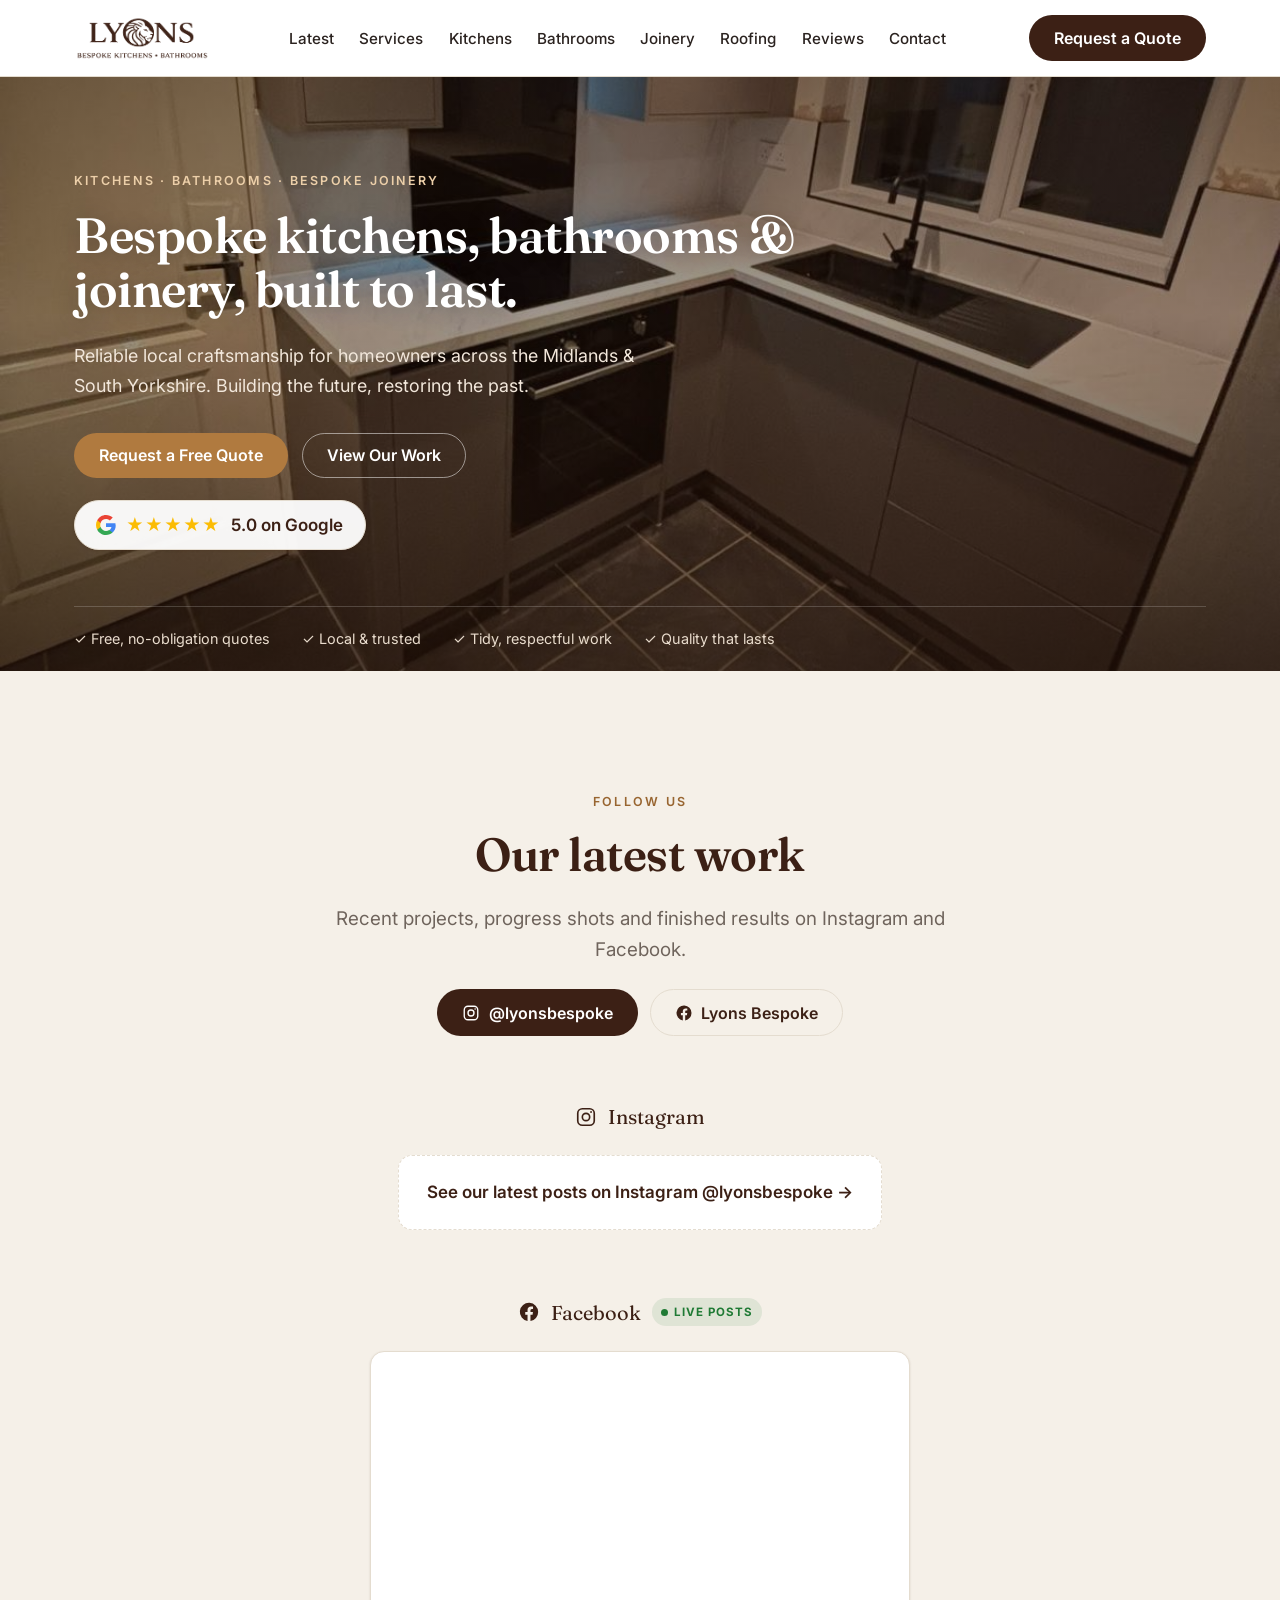
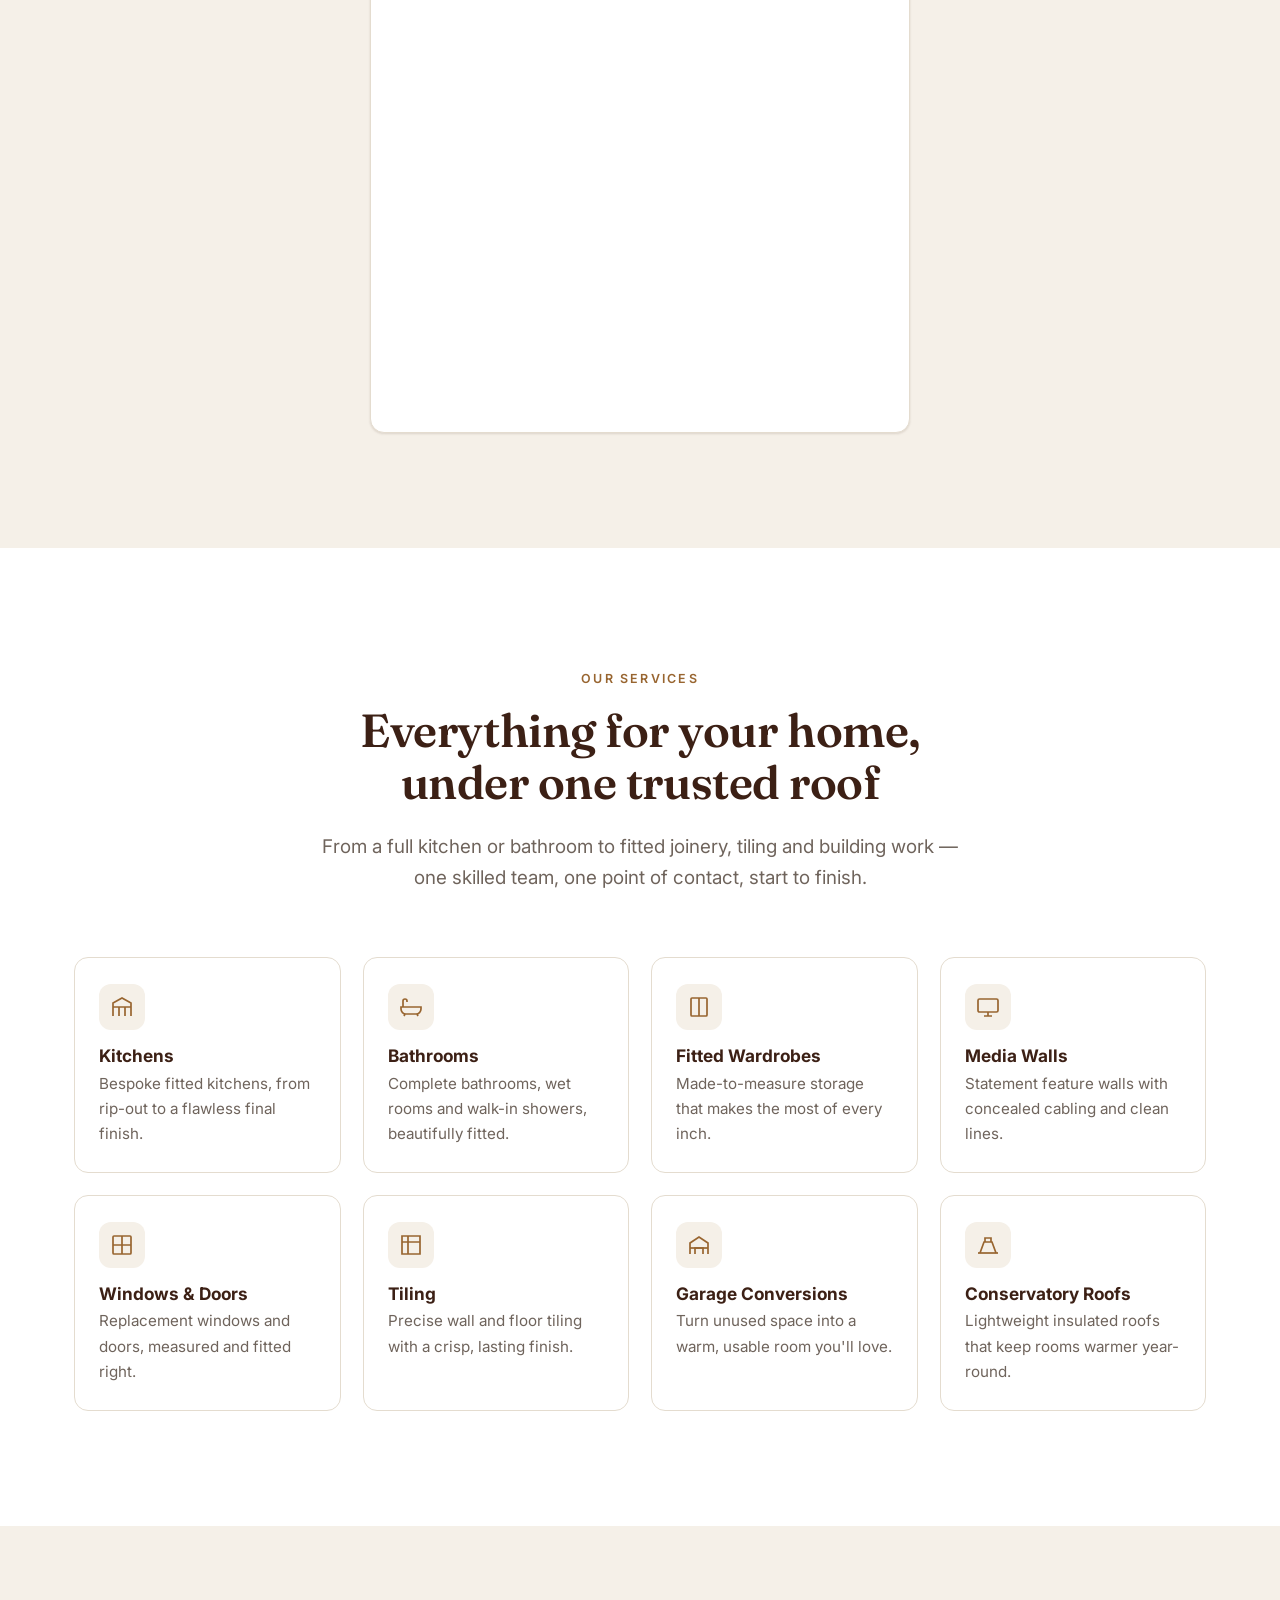
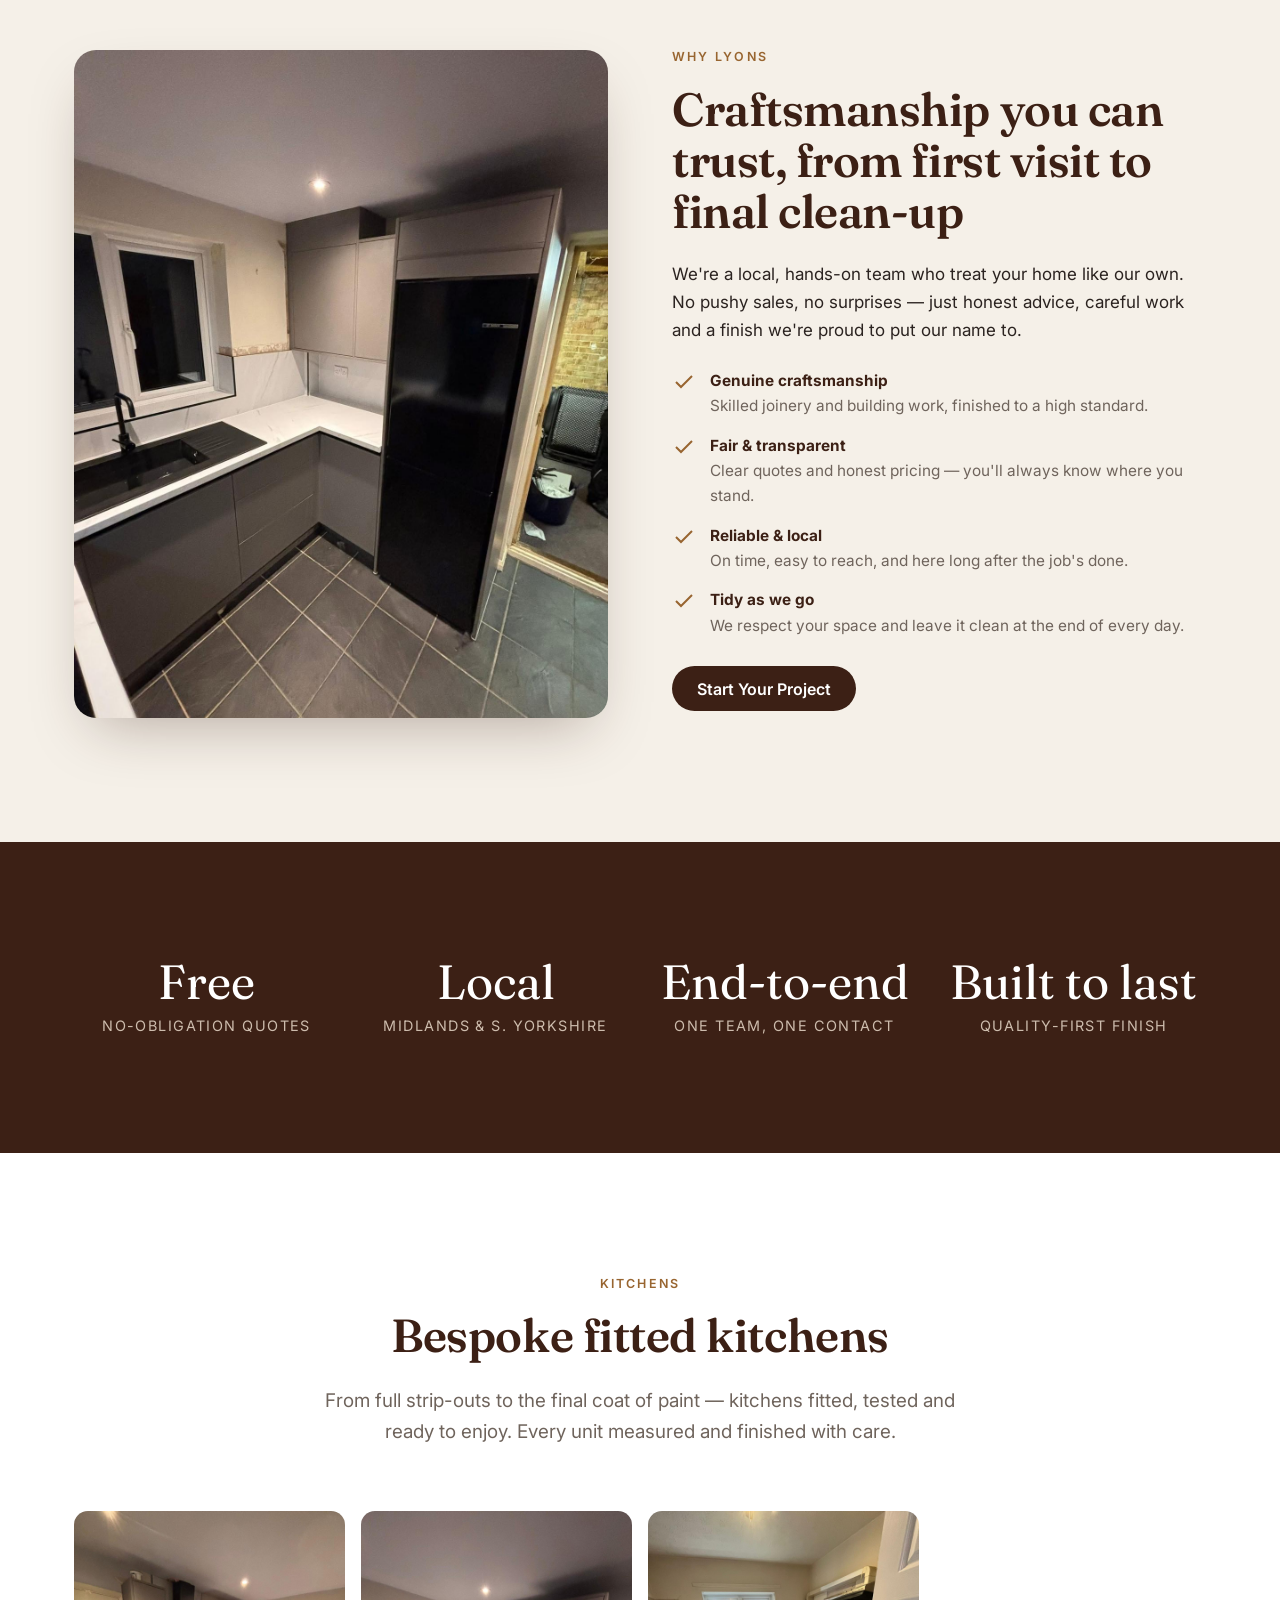
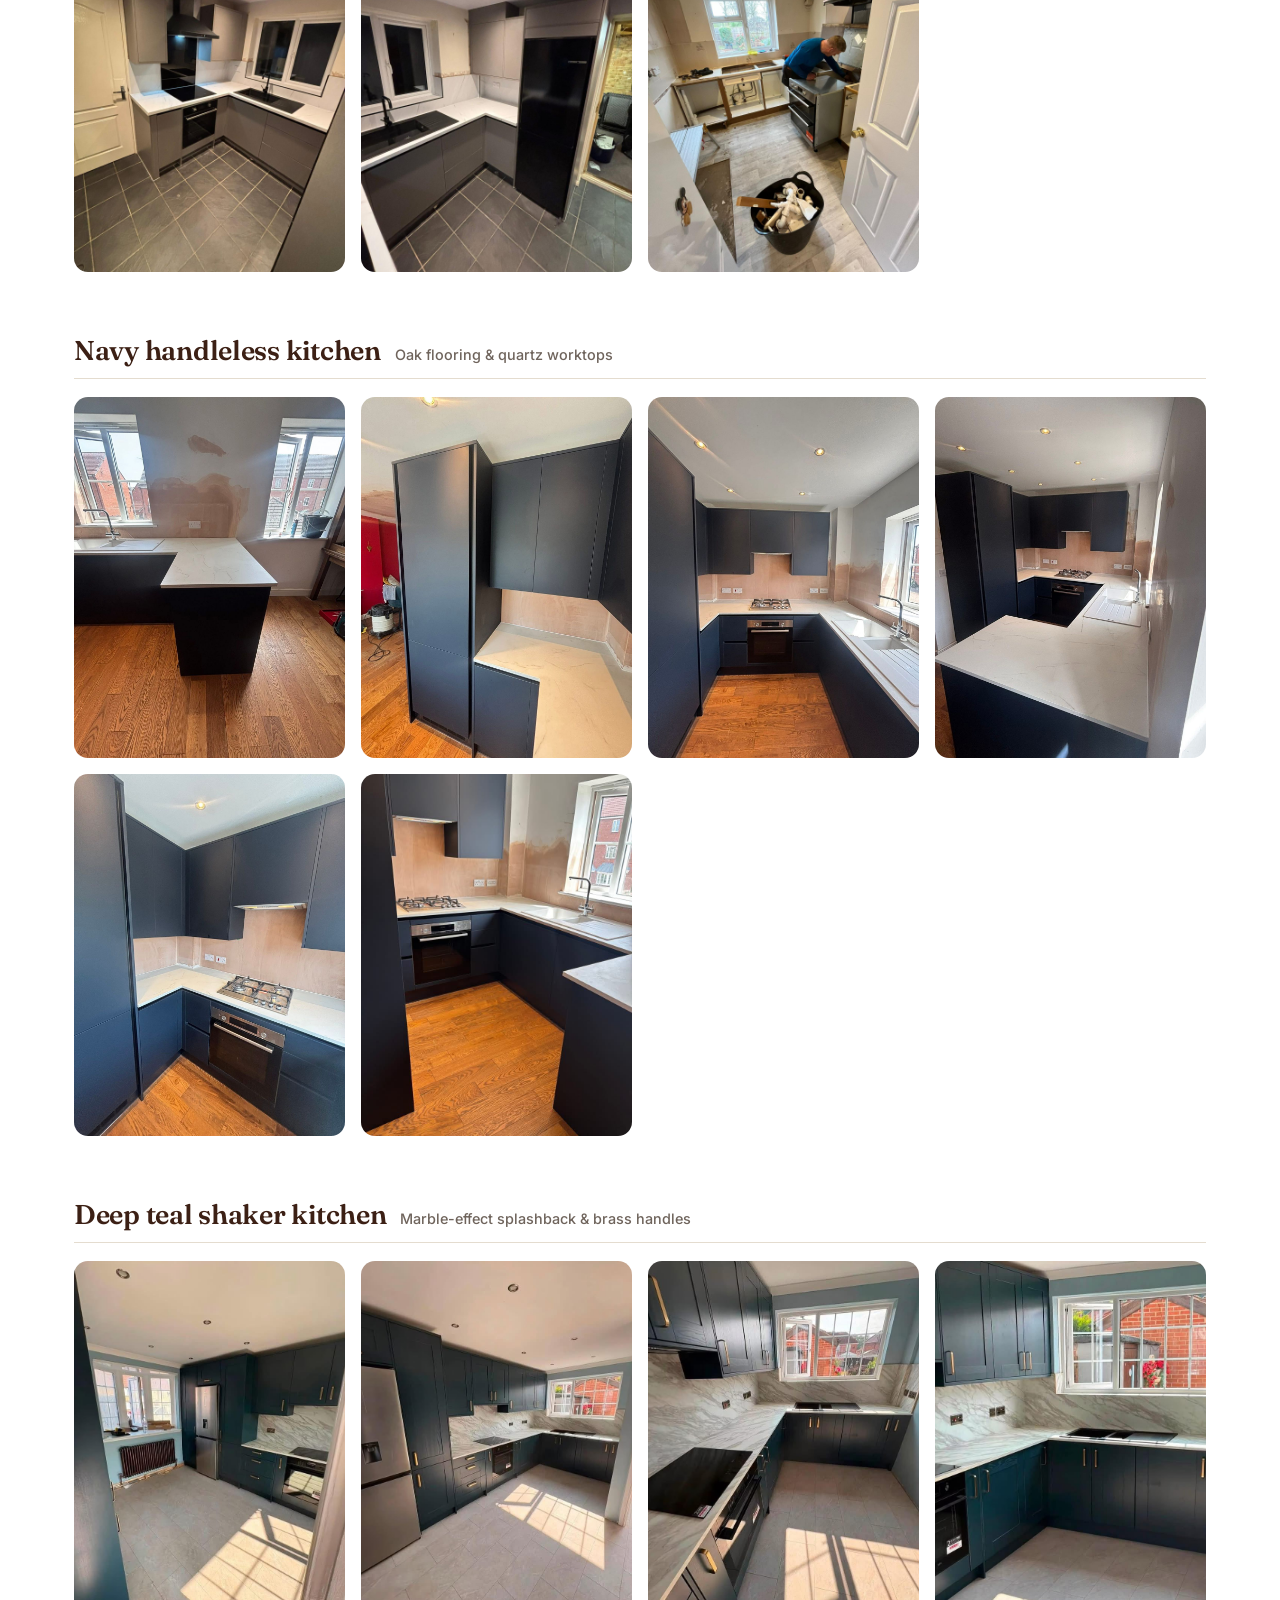
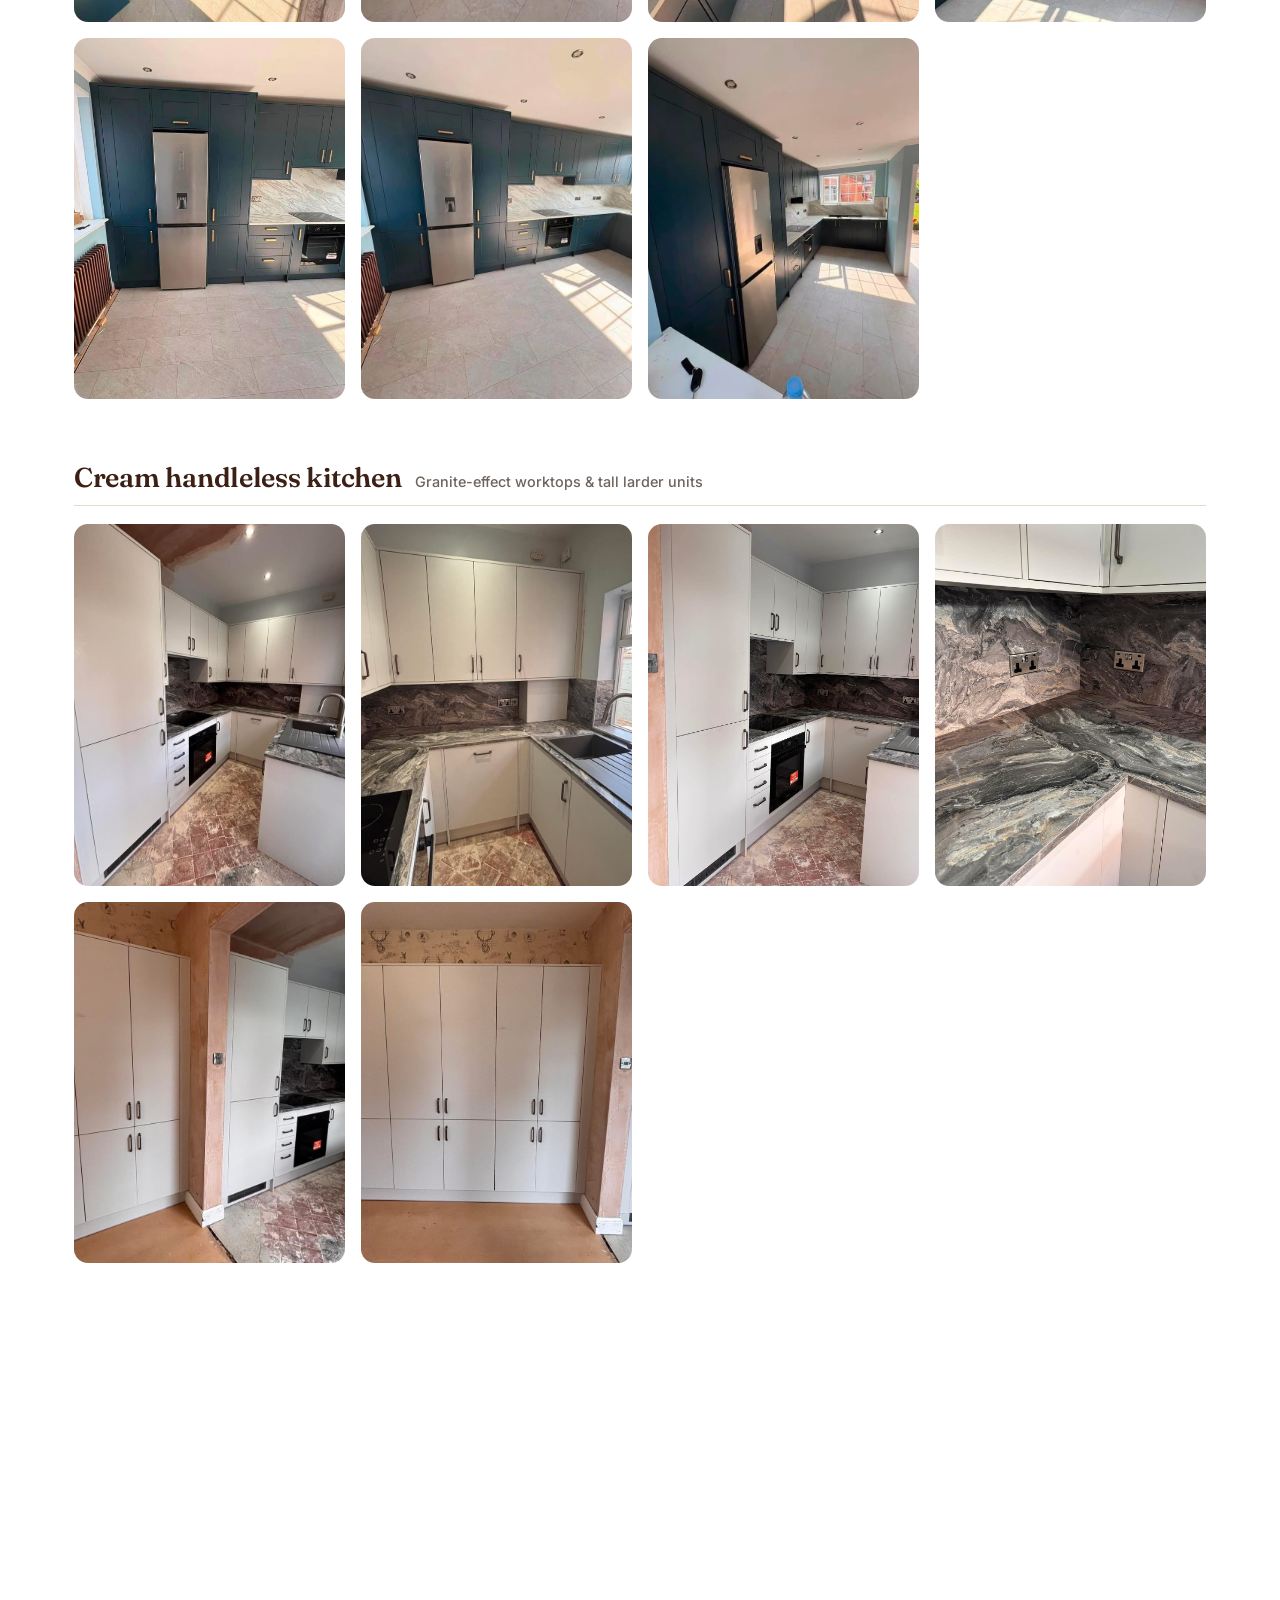
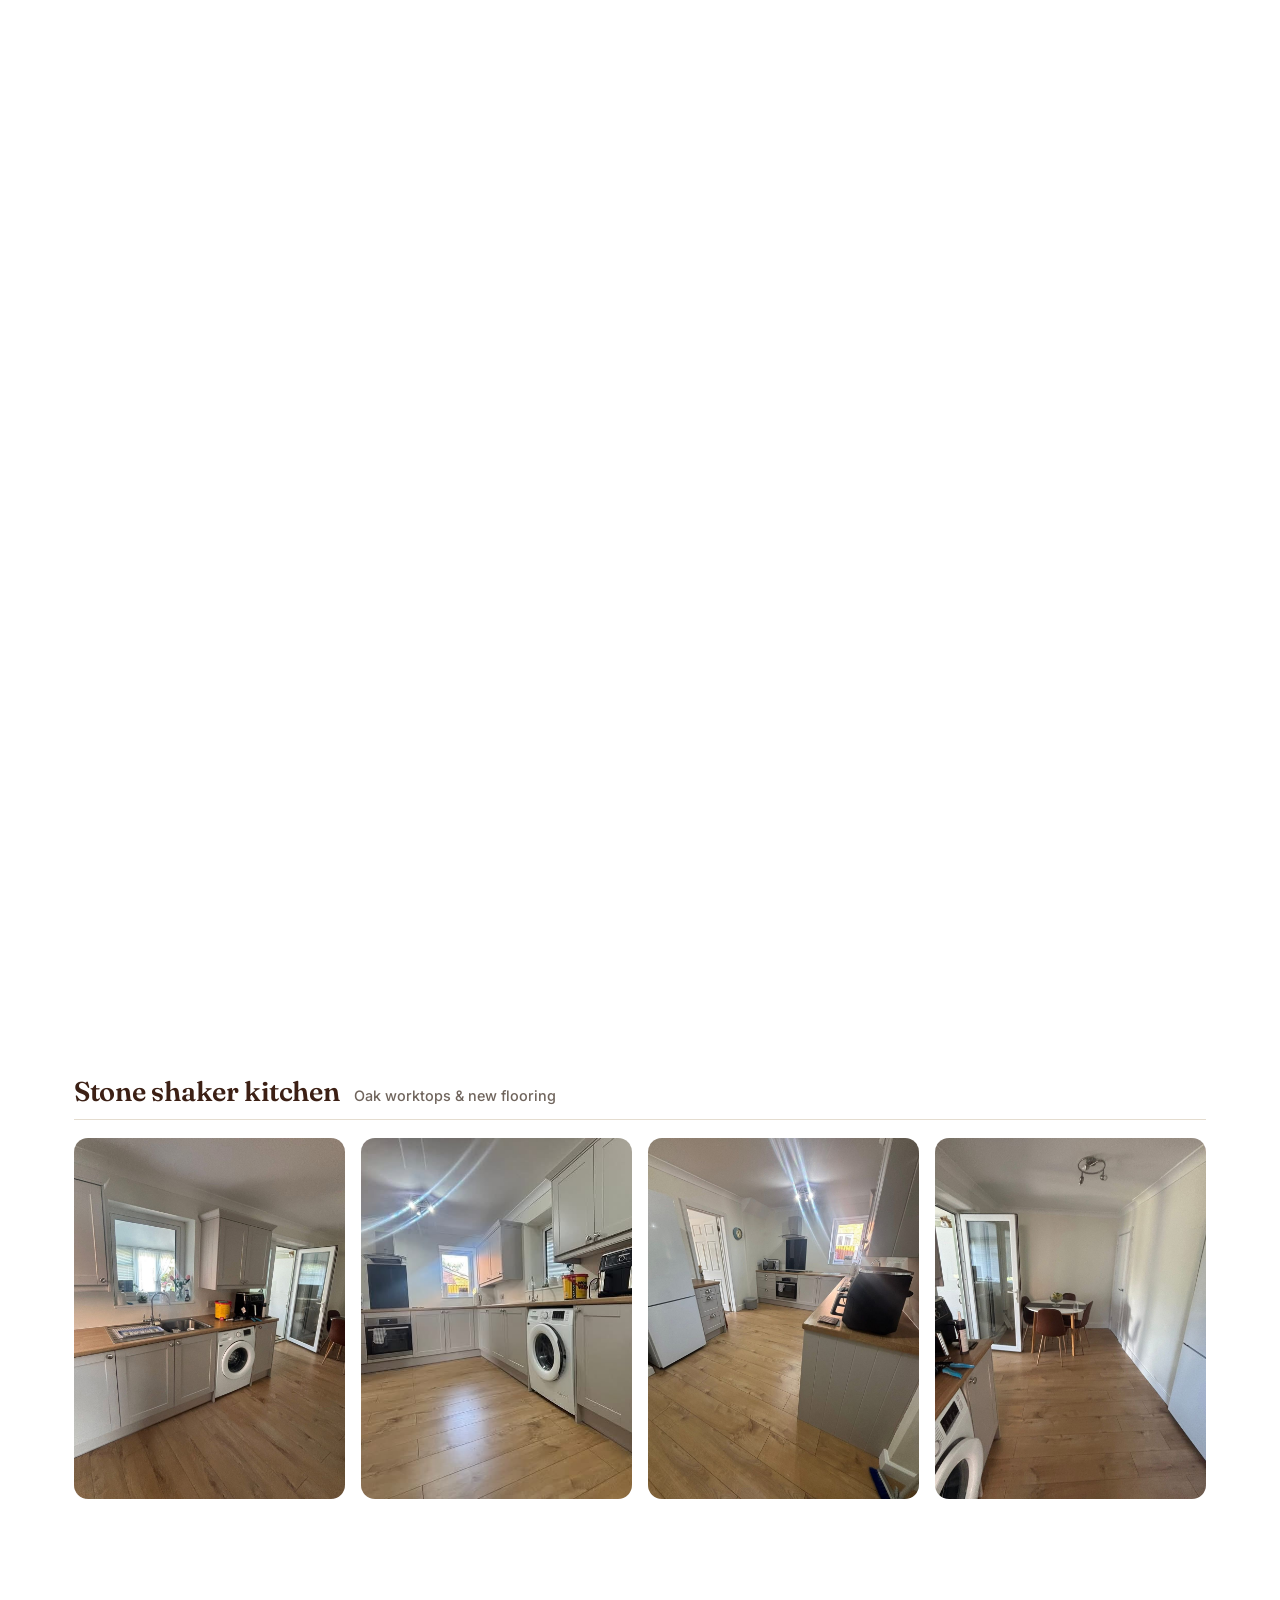
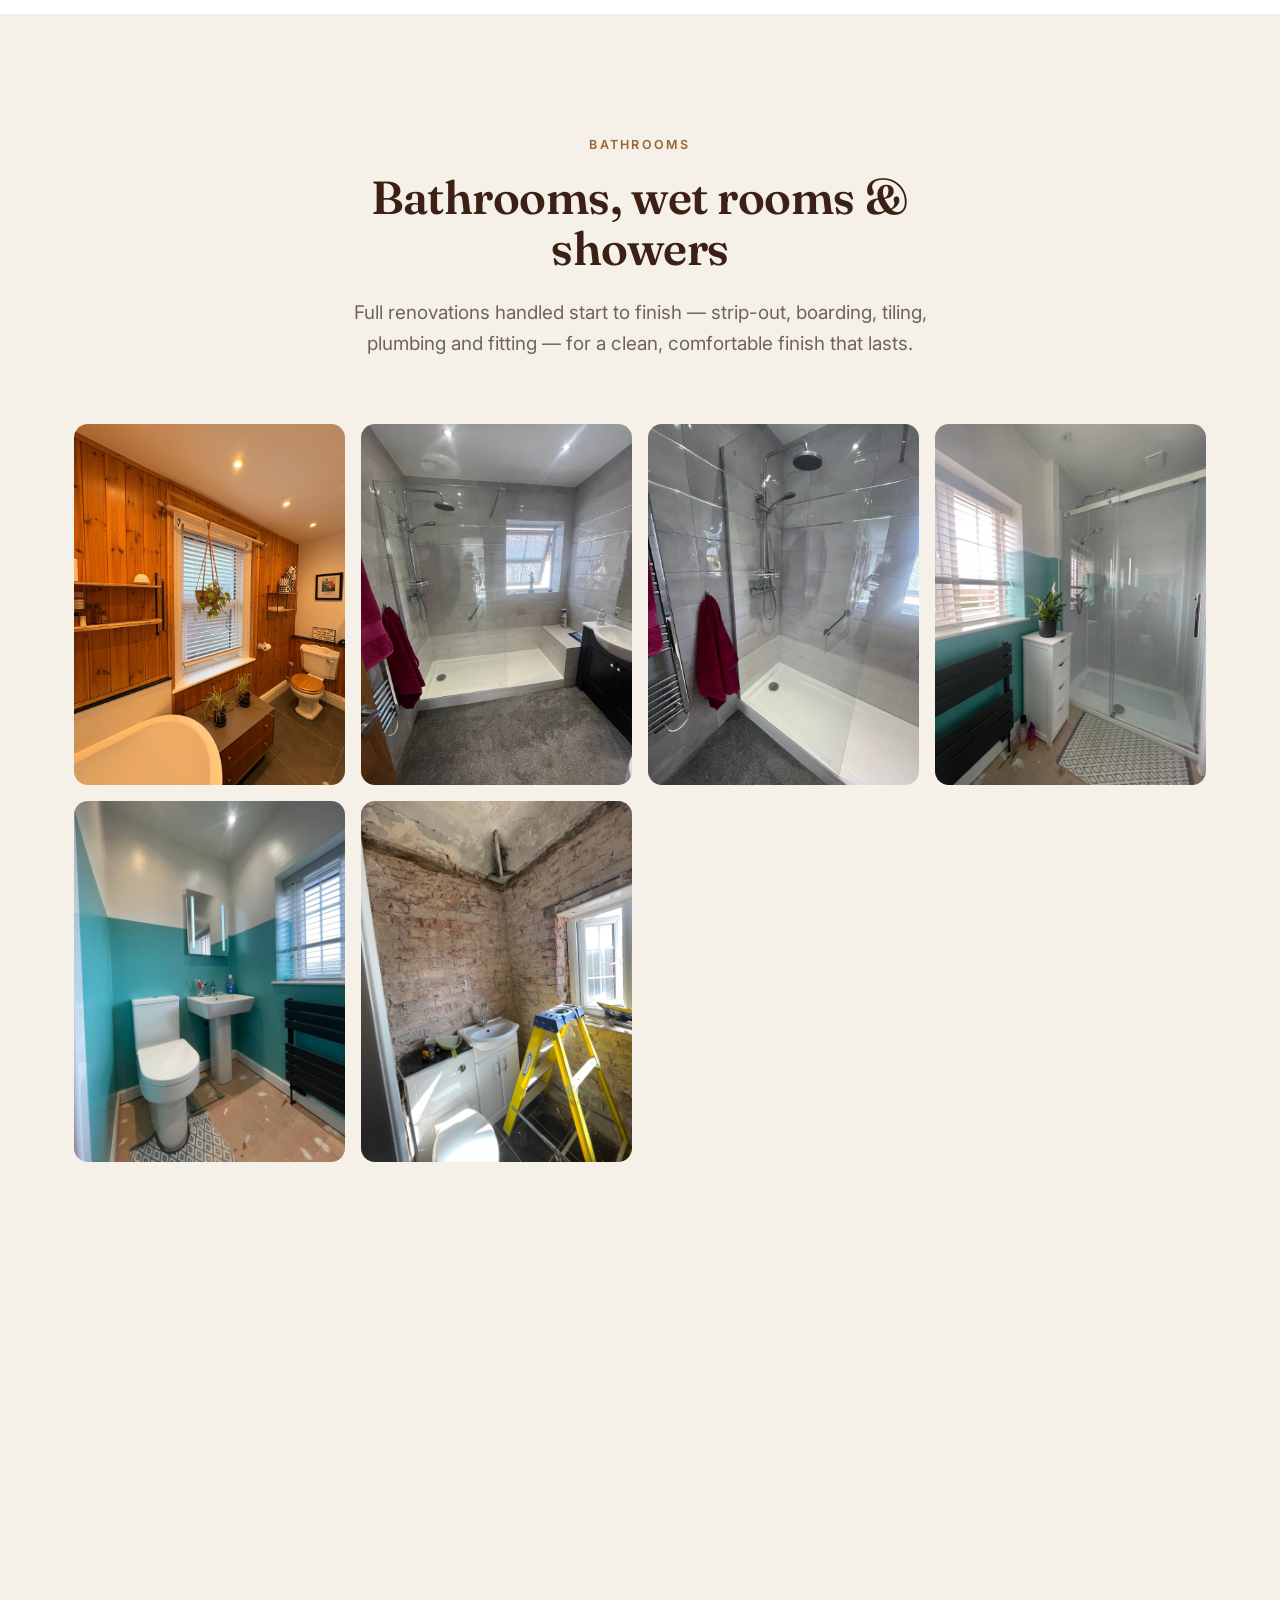
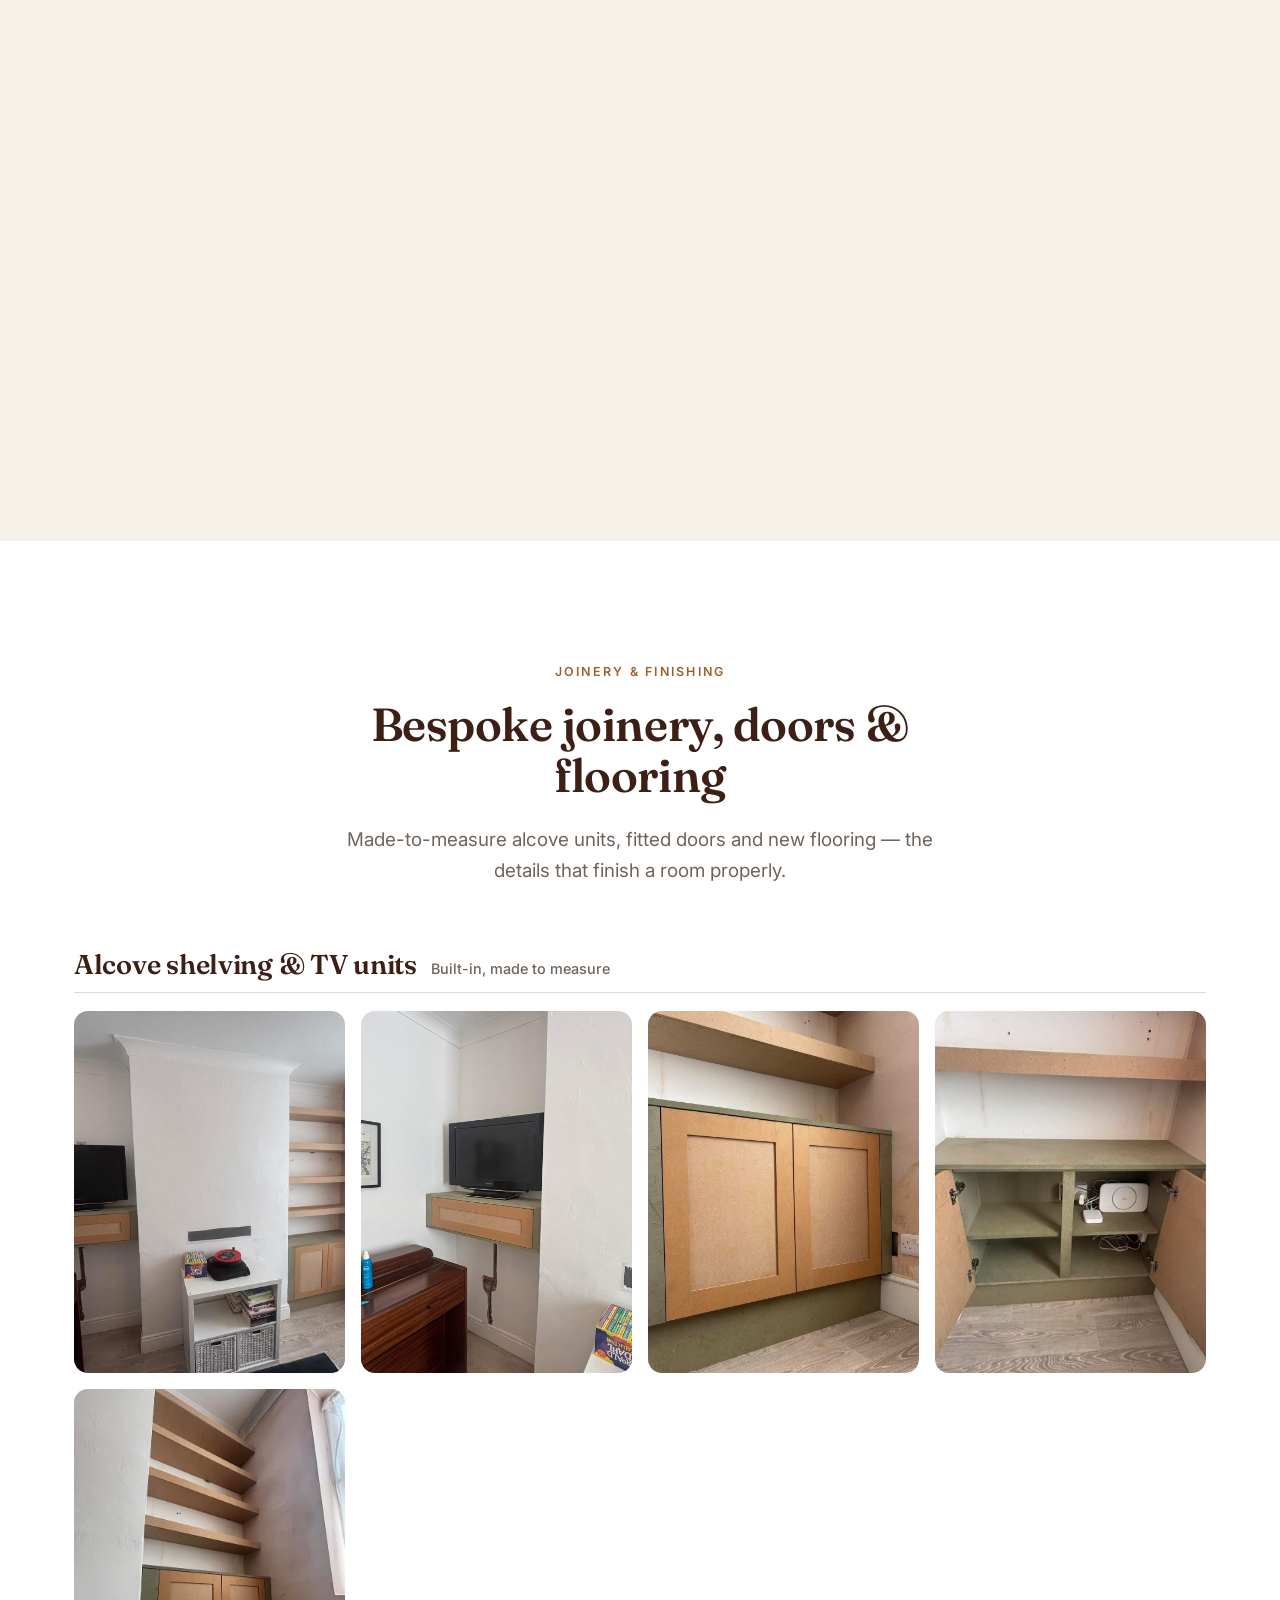
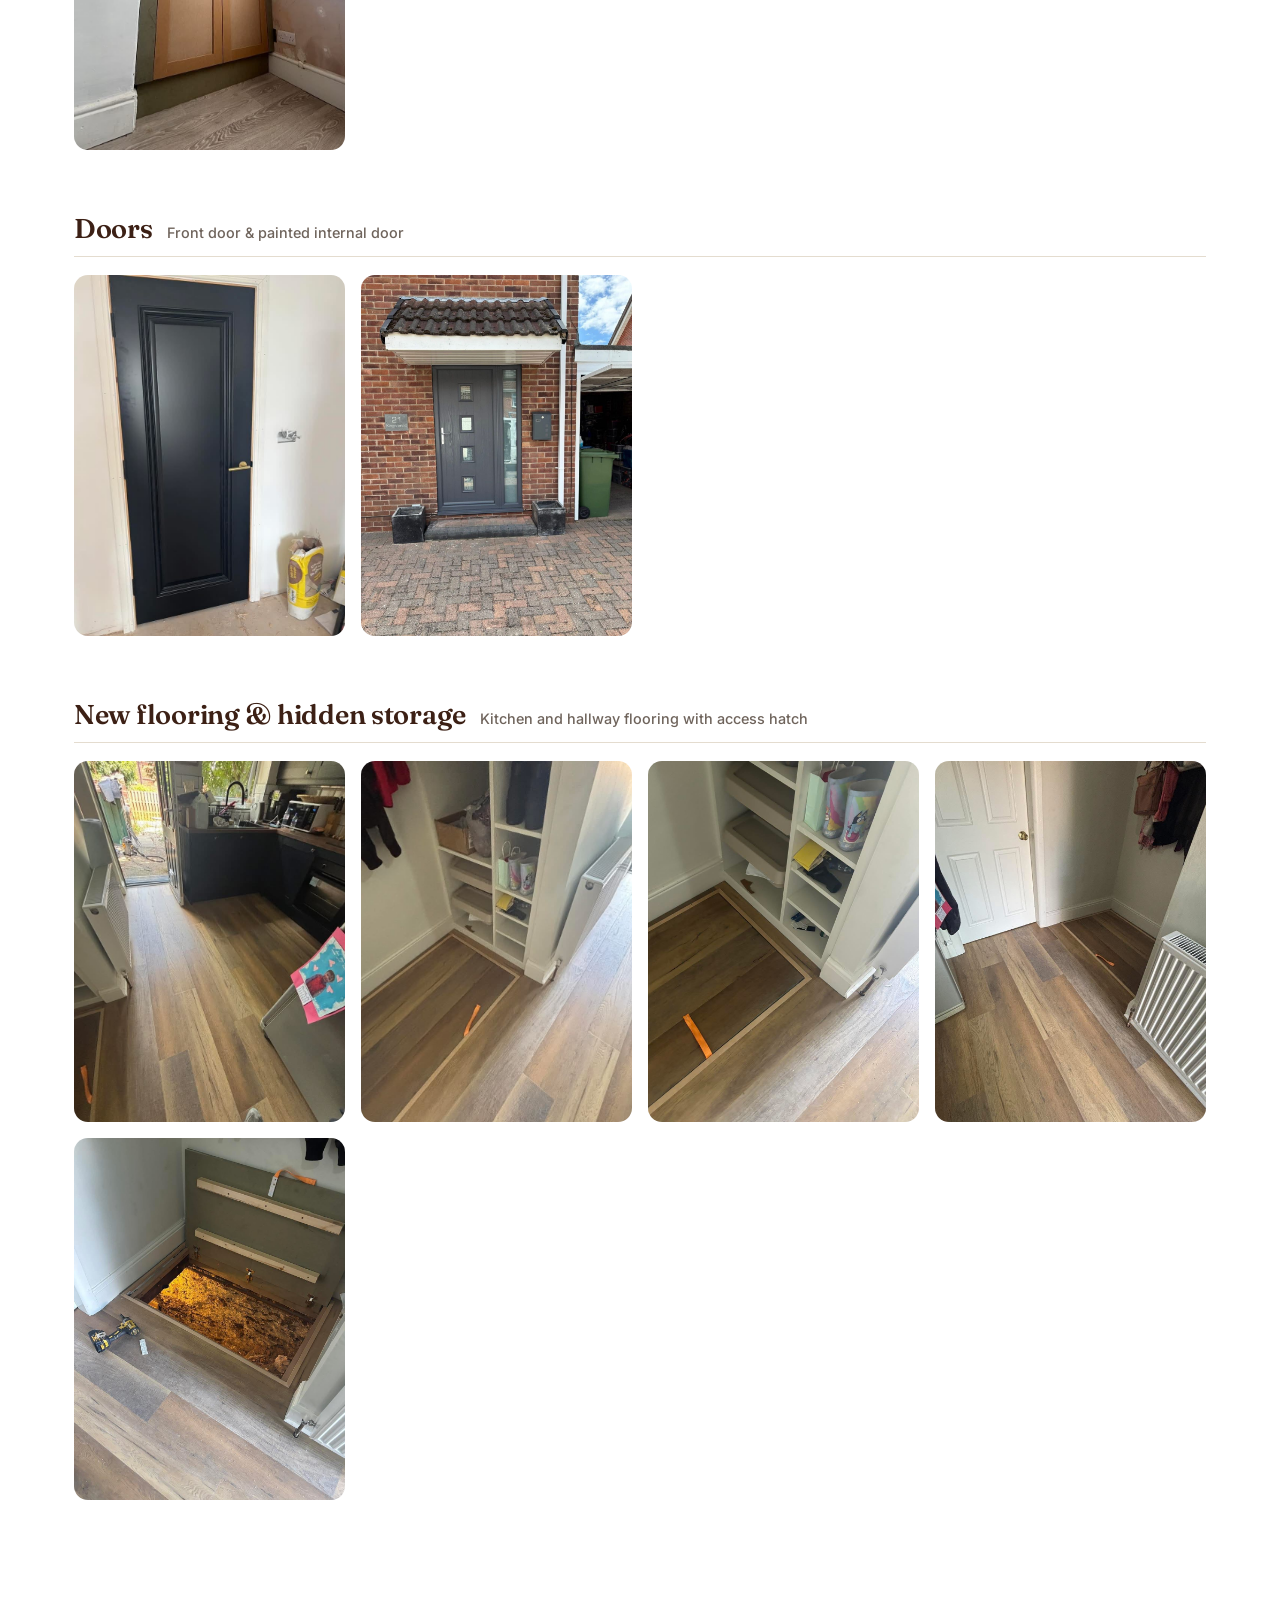
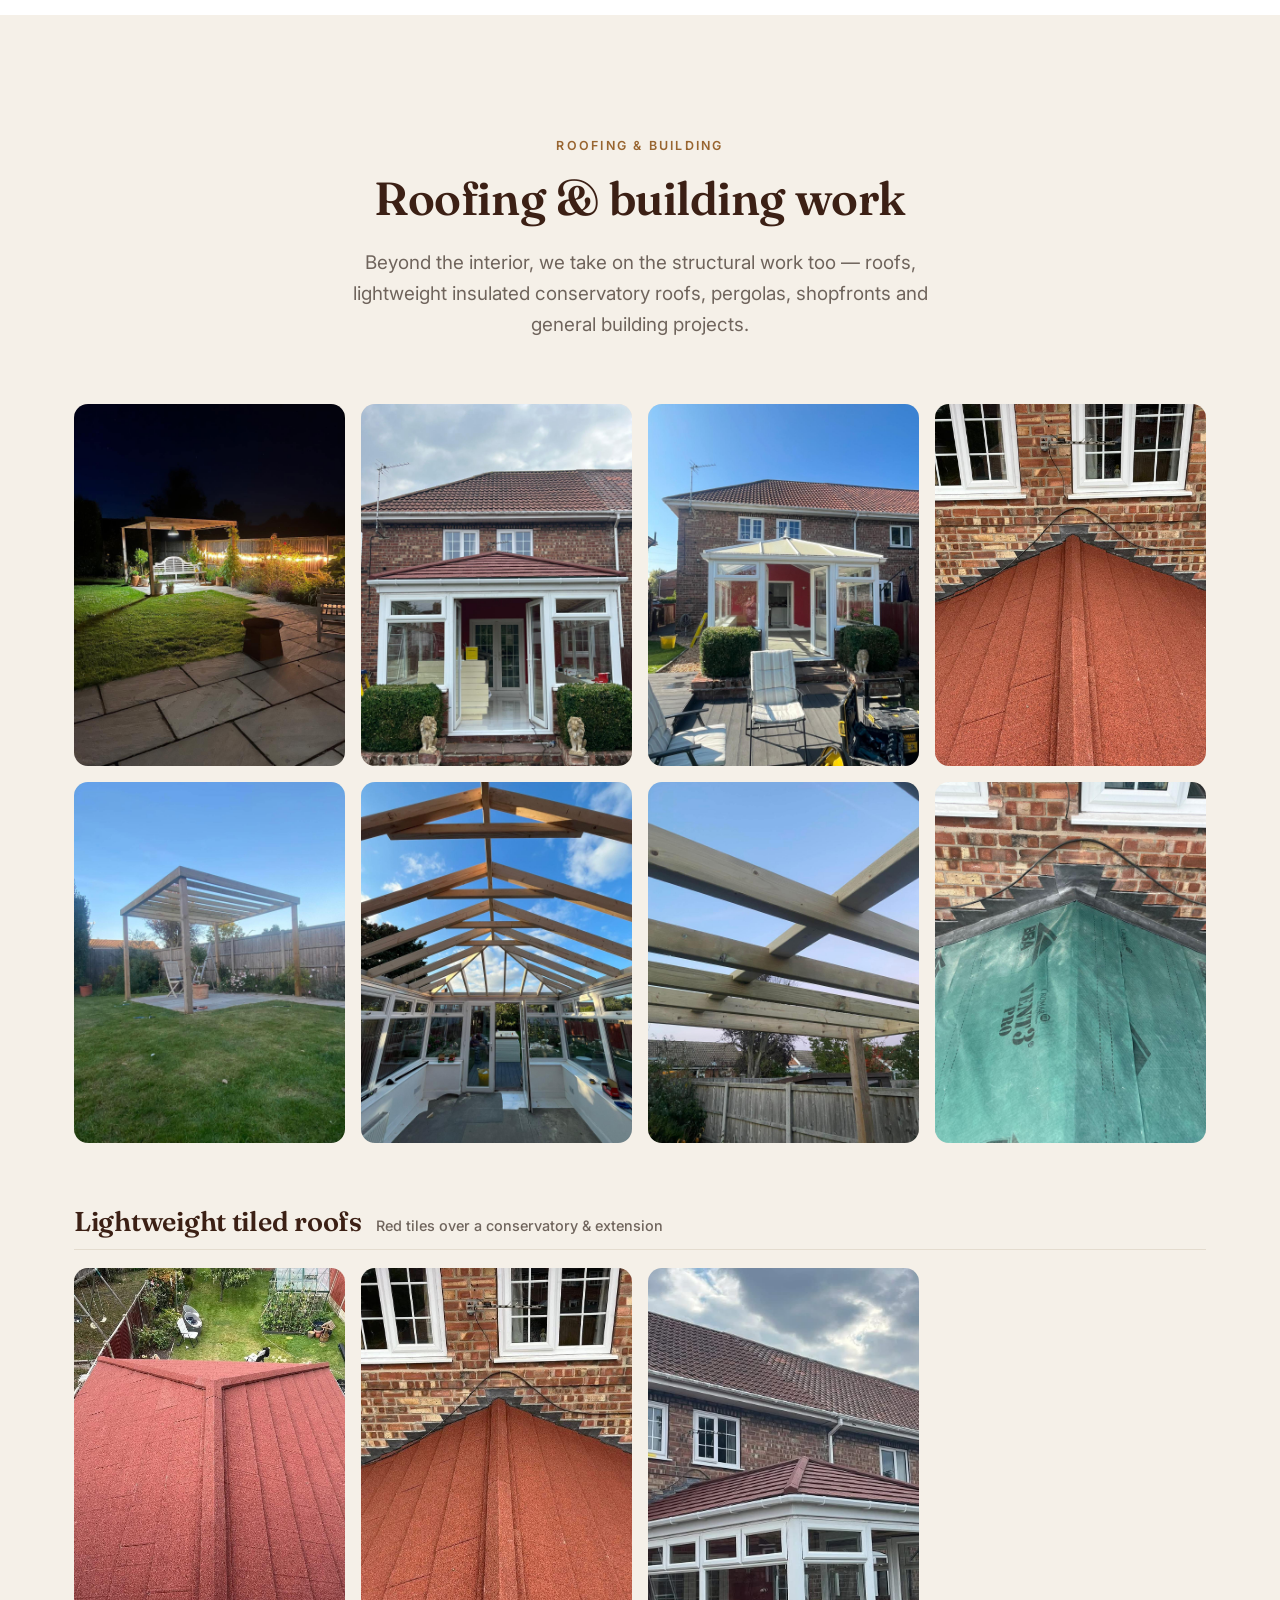
==== commit 2417b7c9: "Shorter hero; uniform photo grid; fix mobile stats and nav menu Co-Authored-By: Claude Sonnet 5.5 <n" ====
--- a/index.html
+++ b/index.html
@@ -232,11 +232,11 @@
           <div class="stat__label">Midlands &amp; S. Yorkshire</div>
         </div>
         <div class="reveal">
-          <div class="stat__num">End&#8209;to&#8209;end</div>
+          <div class="stat__num">End-to-end</div>
           <div class="stat__label">One team, one contact</div>
         </div>
         <div class="reveal">
-          <div class="stat__num">Built&nbsp;to&nbsp;last</div>
+          <div class="stat__num">Built to last</div>
           <div class="stat__label">Quality-first finish</div>
         </div>
       </div>
--- a/styles.css
+++ b/styles.css
@@ -147,7 +147,8 @@
 .nav__links a.is-active:not(.btn) { box-shadow: inset 0 -2px 0 var(--oak); border-radius: 8px 8px 0 0; }
 /* The in-list CTA is only for the mobile menu; on desktop the nav__cta button is used */
 .nav__links .btn { display: none; }
-.nav__links .btn:hover { background: var(--oak-dark); color: #fff; }
+.nav__links .btn, .nav__links .btn:hover { color: #fff; }
+.nav__links .btn:hover { background: var(--oak-dark); }
 .nav__cta { display: flex; align-items: center; gap: 12px; }
 .nav__toggle {
   display: none; background: none; border: 0; cursor: pointer; padding: 8px;
@@ -167,19 +168,19 @@
 /* ---------- Hero ---------- */
 .hero { position: relative; color: #fff; overflow: hidden; }
 .hero__media { position: absolute; inset: 0; z-index: 0; }
-.hero__media img { width: 100%; height: 100%; object-fit: cover; }
+.hero__media img { width: 100%; height: 100%; object-fit: cover; object-position: center 60%; }
 .hero__media::after {
   content: ""; position: absolute; inset: 0;
   background: linear-gradient(180deg, rgba(30,15,8,.55) 0%, rgba(30,15,8,.42) 40%, rgba(30,15,8,.78) 100%);
 }
 .hero__inner {
   position: relative; z-index: 1;
-  padding: clamp(90px, 16vw, 190px) 0 clamp(70px, 11vw, 120px);
+  padding: clamp(48px, 7vw, 88px) 0 clamp(36px, 5vw, 56px);
   max-width: 760px;
 }
 .hero .eyebrow { color: #eccfa9; }
-.hero h1 { color: #fff; text-shadow: 0 2px 24px rgba(0,0,0,.28); }
-.hero__sub { font-size: 1.22rem; color: #f2e7db; max-width: 560px; margin-bottom: 2rem; }
+.hero h1 { font-size: clamp(2rem, 4.6vw, 3.1rem); color: #fff; text-shadow: 0 2px 24px rgba(0,0,0,.28); }
+.hero__sub { font-size: 1.12rem; color: #f2e7db; max-width: 560px; margin-bottom: 2rem; }
 .hero__actions { display: flex; flex-wrap: wrap; gap: 14px; }
 .hero__strip {
   position: relative; z-index: 1;
@@ -223,21 +224,23 @@
 
 /* ---------- Stats ---------- */
 .stats { display: grid; grid-template-columns: repeat(4,1fr); gap: 24px; text-align: center; }
+.stats > div { min-width: 0; }
 .stat__num { font-family: var(--ff-display); font-size: clamp(2.2rem,4vw,3rem); color: var(--ink); line-height: 1; }
 .section--ink .stat__num { color: #fff; }
 .stat__label { font-size: .9rem; color: var(--muted); text-transform: uppercase; letter-spacing: .1em; margin-top: 8px; }
 .section--ink .stat__label { color: #cdbcad; }
 
 /* ---------- Gallery (masonry: keeps each photo's own proportions) ---------- */
-.masonry { columns: 3 280px; column-gap: 18px; }
-.masonry .tile { aspect-ratio: auto; break-inside: avoid; margin-bottom: 18px; cursor: zoom-in; }
-.masonry .tile img { height: auto; }
-.masonry .tile__cap { opacity: 1; transform: none; }
+.masonry { display: grid; grid-template-columns: repeat(auto-fill, minmax(250px, 1fr)); gap: 16px; }
+.masonry .tile { aspect-ratio: 3/4; cursor: zoom-in; }
+.masonry .tile img { height: 100%; }
+.masonry .tile__cap { opacity: 1; transform: none; display: -webkit-box; -webkit-line-clamp: 2; -webkit-box-orient: vertical; overflow: hidden; }
+.job .tile__cap { display: none; }
 @media (hover: hover) {
   .masonry .tile__cap { opacity: 0; transform: translateY(8px); }
   .masonry .tile:hover .tile__cap, .masonry .tile:focus-visible .tile__cap { opacity: 1; transform: none; }
 }
-@media (max-width: 560px) { .masonry { columns: 2 140px; column-gap: 12px; } .masonry .tile { margin-bottom: 12px; } .masonry .tile__cap { font-size: .8rem; padding: 22px 10px 8px; } }
+@media (max-width: 560px) { .masonry { grid-template-columns: repeat(2, 1fr); gap: 10px; } .masonry .tile__cap { font-size: .78rem; padding: 22px 10px 8px; } }
 .gallery { display: grid; grid-template-columns: repeat(3, 1fr); gap: 18px; }
 .gallery--2 { grid-template-columns: repeat(2, 1fr); }
 .tile {
@@ -383,7 +386,8 @@
 /* ---------- Responsive ---------- */
 @media (max-width: 1000px) {
   .grid--services { grid-template-columns: repeat(2, 1fr); }
-  .stats { grid-template-columns: repeat(2,1fr); gap: 36px 24px; }
+  .stats { grid-template-columns: repeat(2,1fr); gap: 36px 16px; }
+  .stat__num { font-size: clamp(1.6rem, 7vw, 2.4rem); }
   .footer-grid { grid-template-columns: 1fr 1fr; }
 }
 @media (max-width: 1100px) {
@@ -395,8 +399,11 @@
     background: #fff; border-bottom: 1px solid var(--line); padding: 12px 16px 20px;
     box-shadow: var(--shadow-md);
   }
-  .site-header.is-open .nav__links a { padding: .9em 1em; font-size: 1.05rem; }
-  .site-header.is-open .nav__links .btn { display: inline-flex; justify-content: center; margin-top: 8px; }
+  .site-header.is-open .nav__links { max-height: calc(100vh - 76px); overflow-y: auto; }
+  .site-header.is-open .nav__links li { display: block; }
+  .site-header.is-open .nav__links a { display: block; padding: .85em 1em; font-size: 1.05rem; }
+  .site-header.is-open .nav__links a.is-active:not(.btn) { box-shadow: inset 3px 0 0 var(--oak); border-radius: 8px; }
+  .site-header.is-open .nav__links .btn { display: flex; align-items: center; justify-content: center; margin-top: 8px; padding: 1em; }
 }
 @media (max-width: 820px) {
   .split { grid-template-columns: 1fr; }
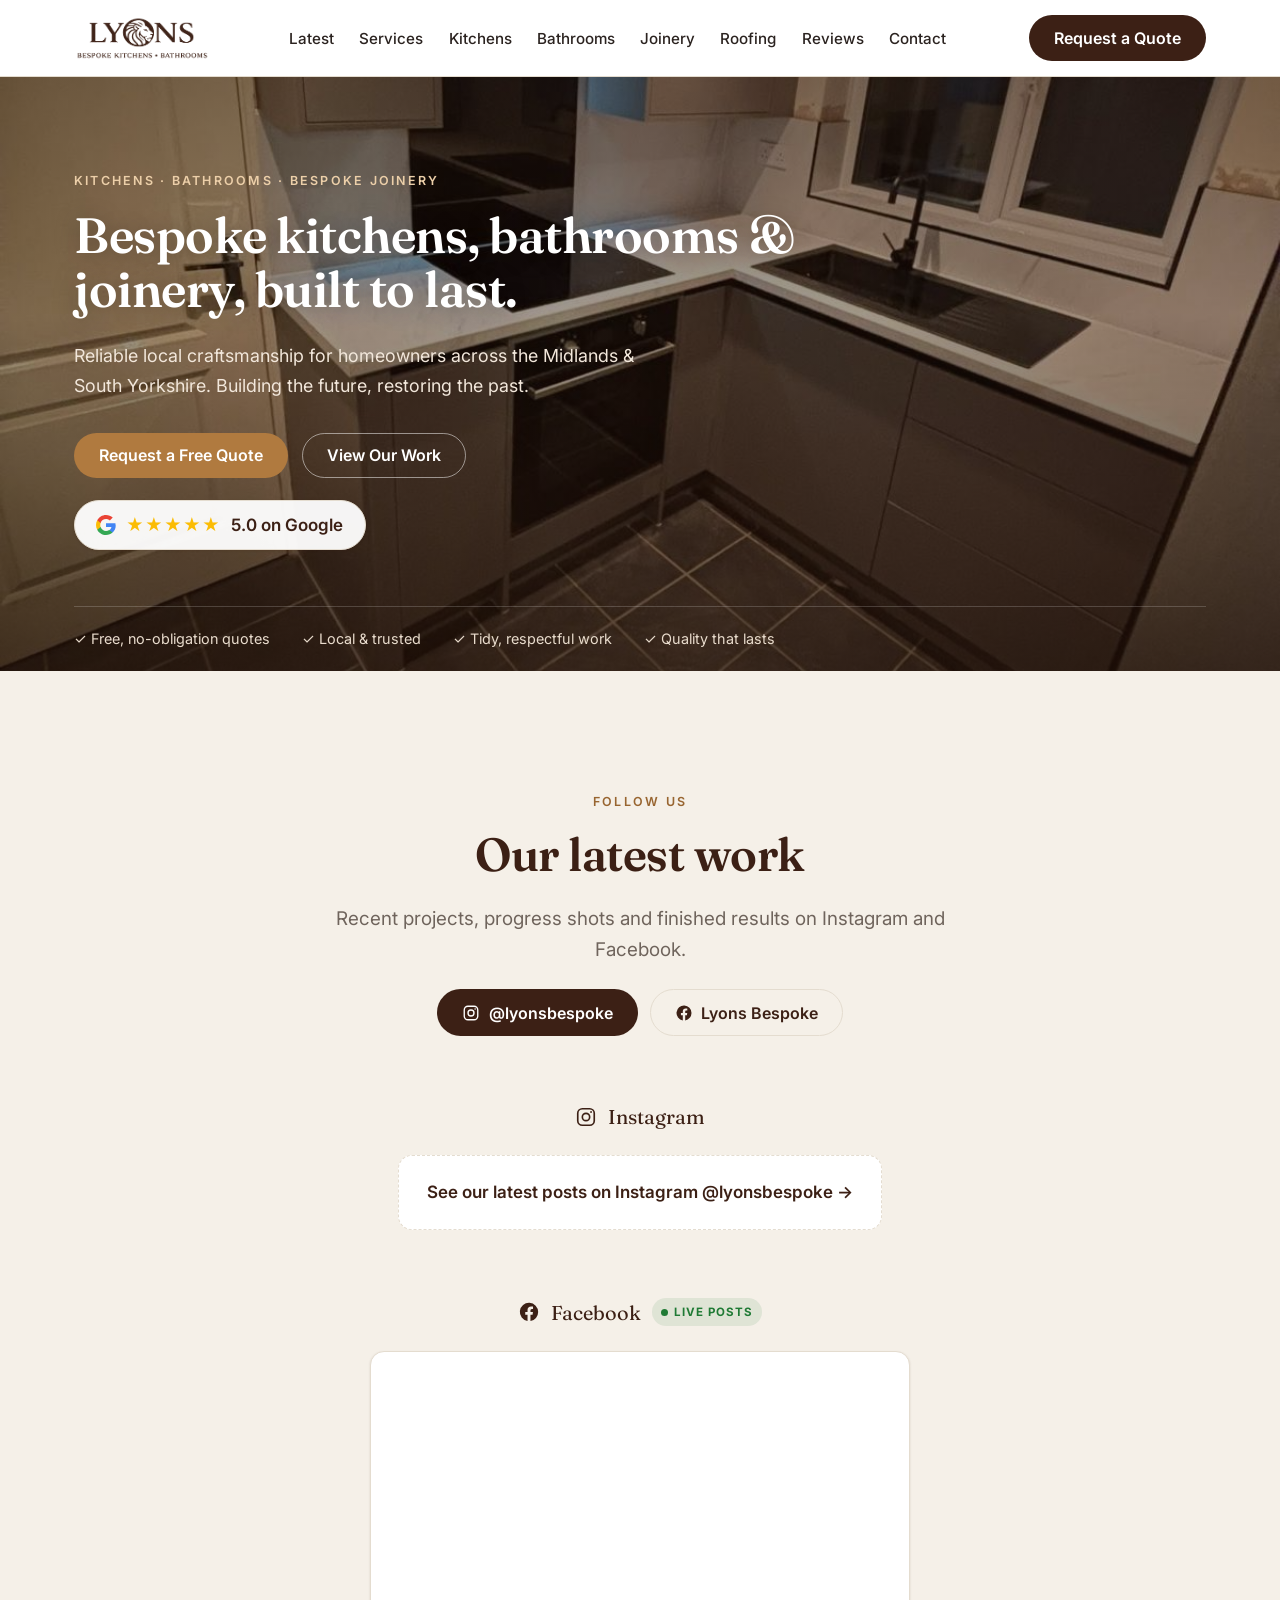
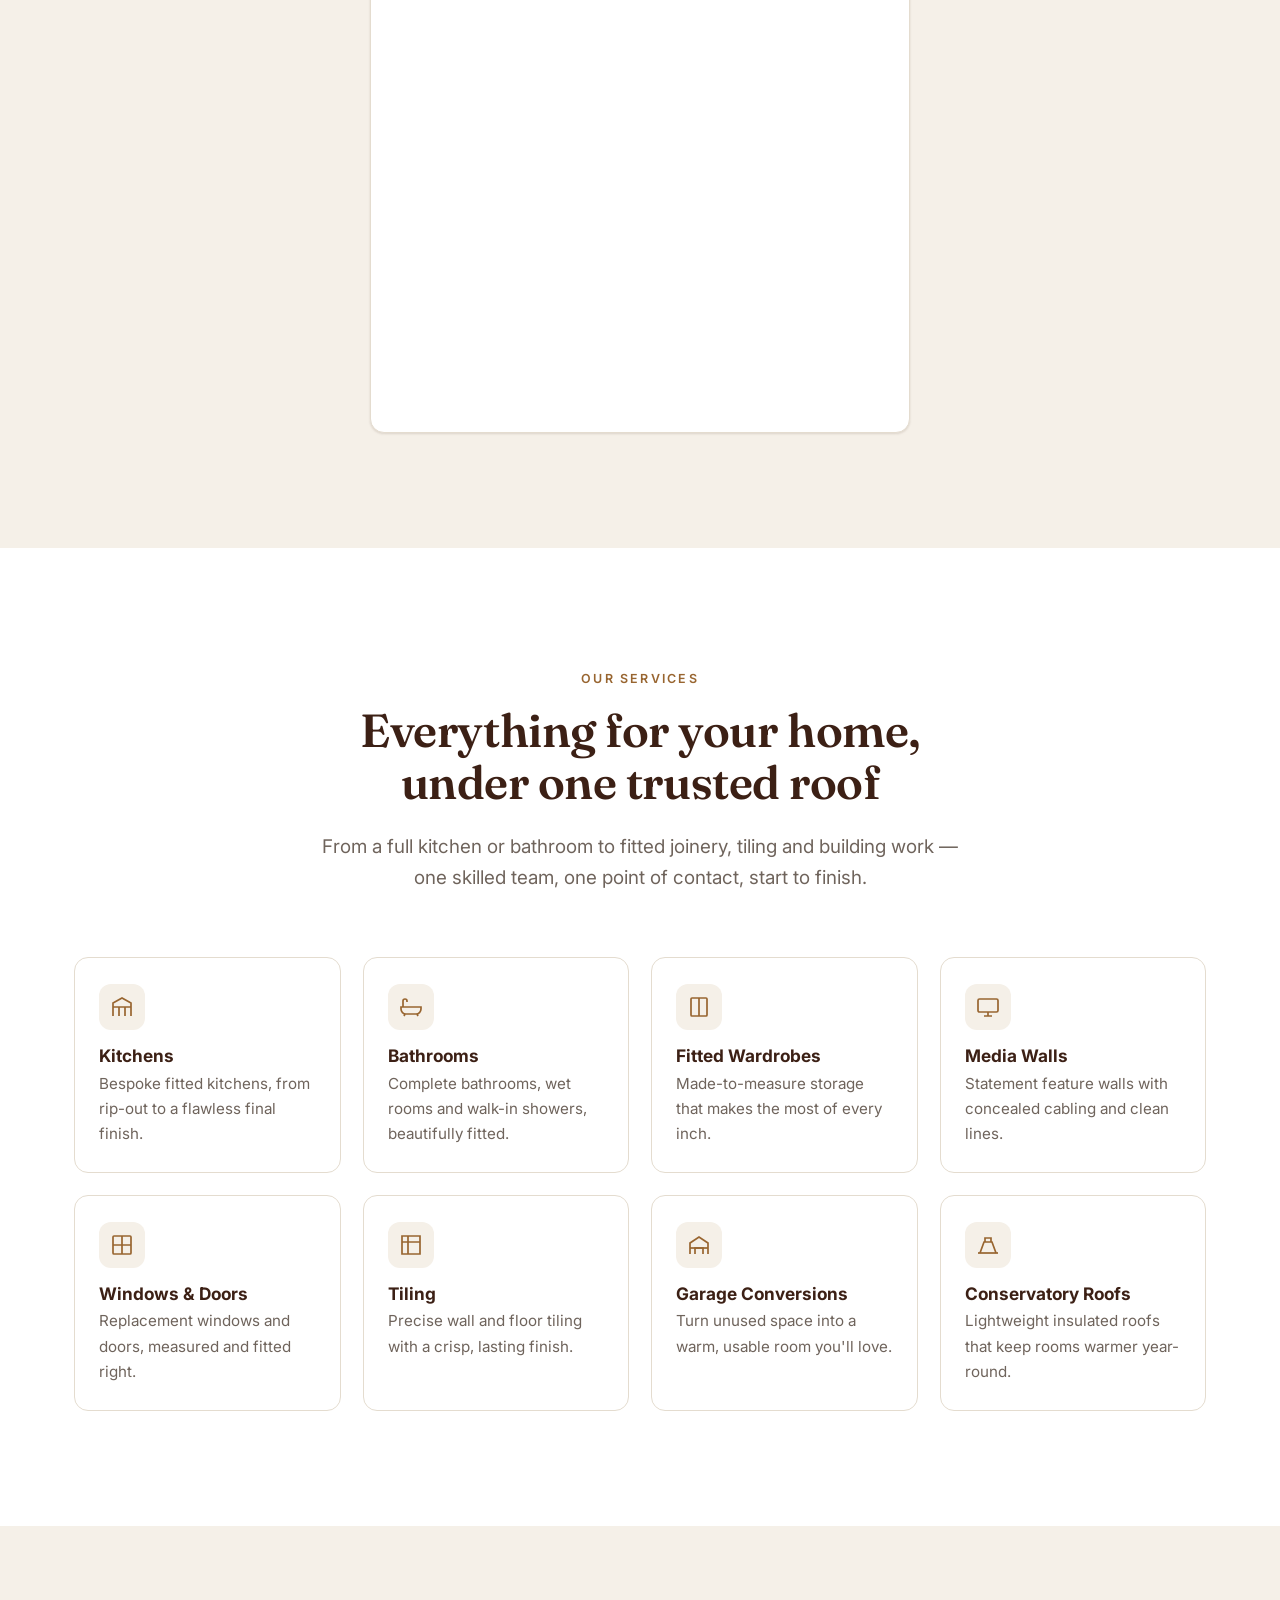
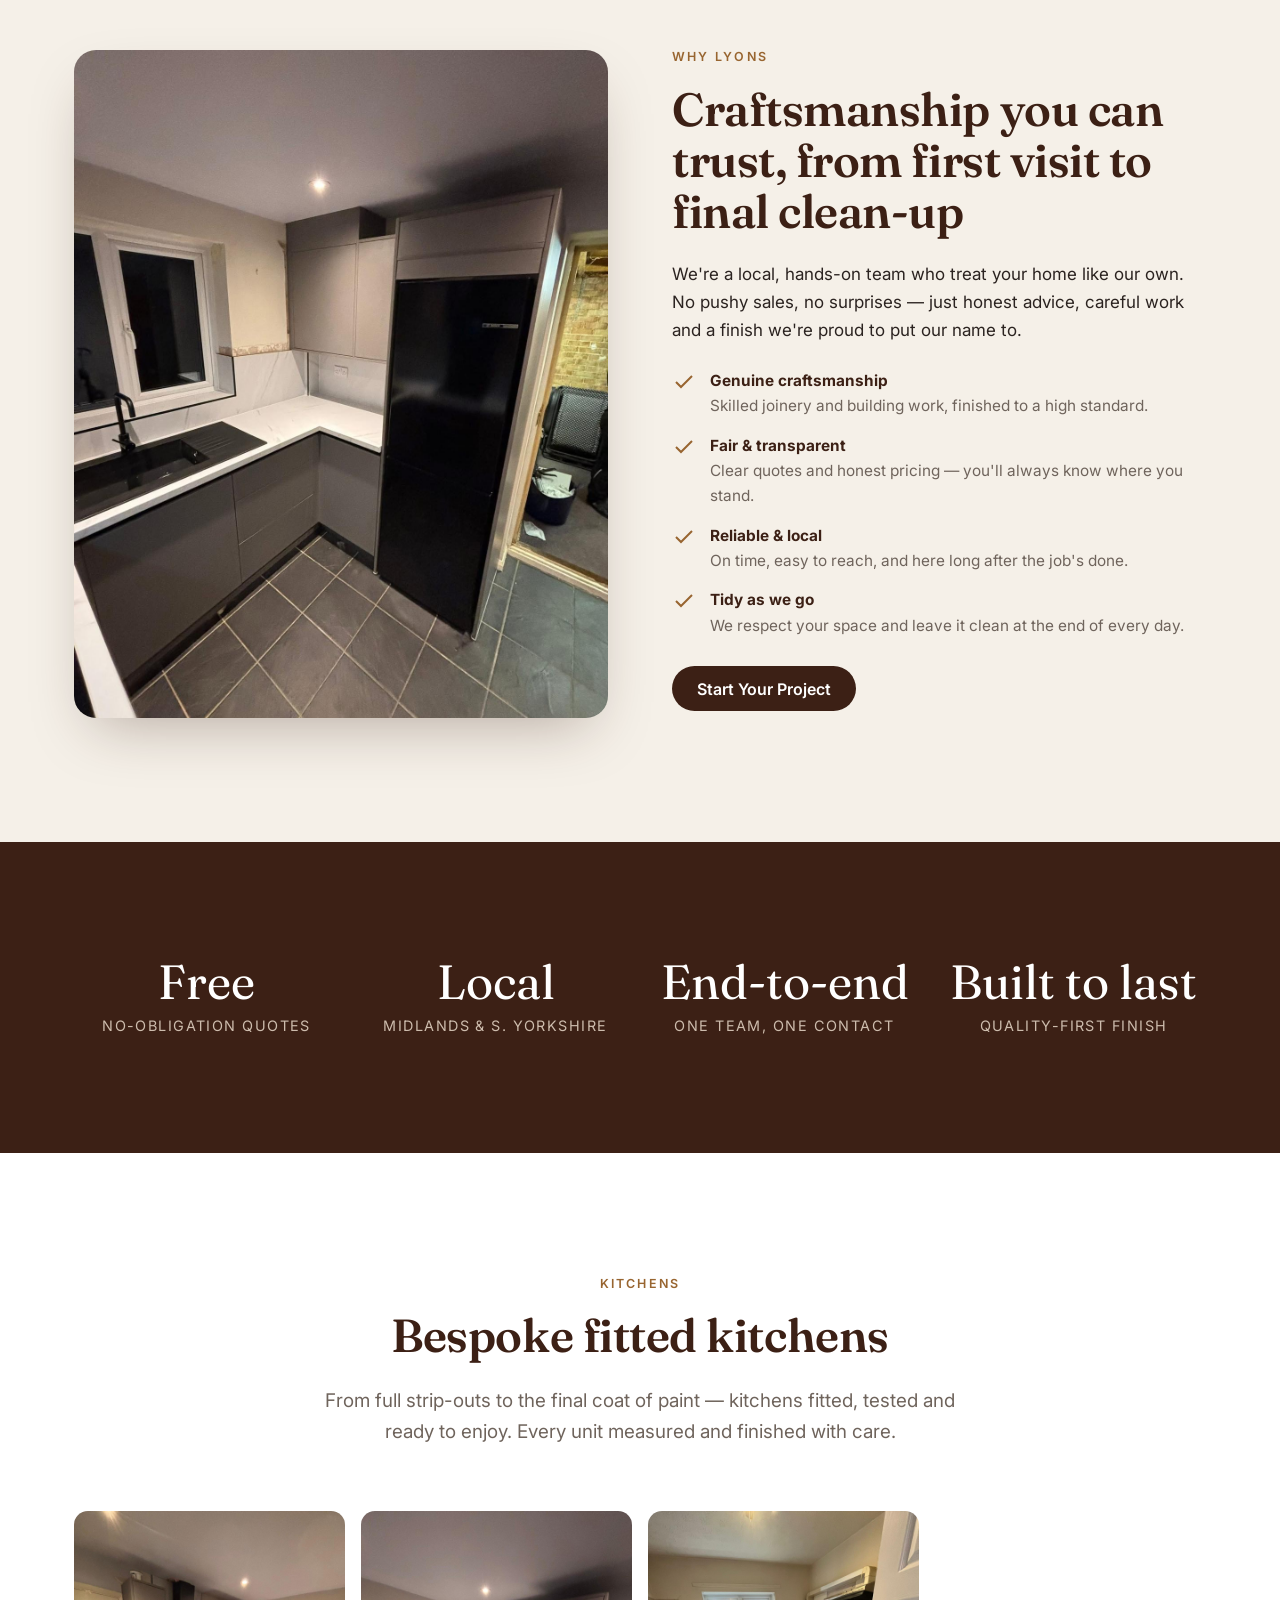
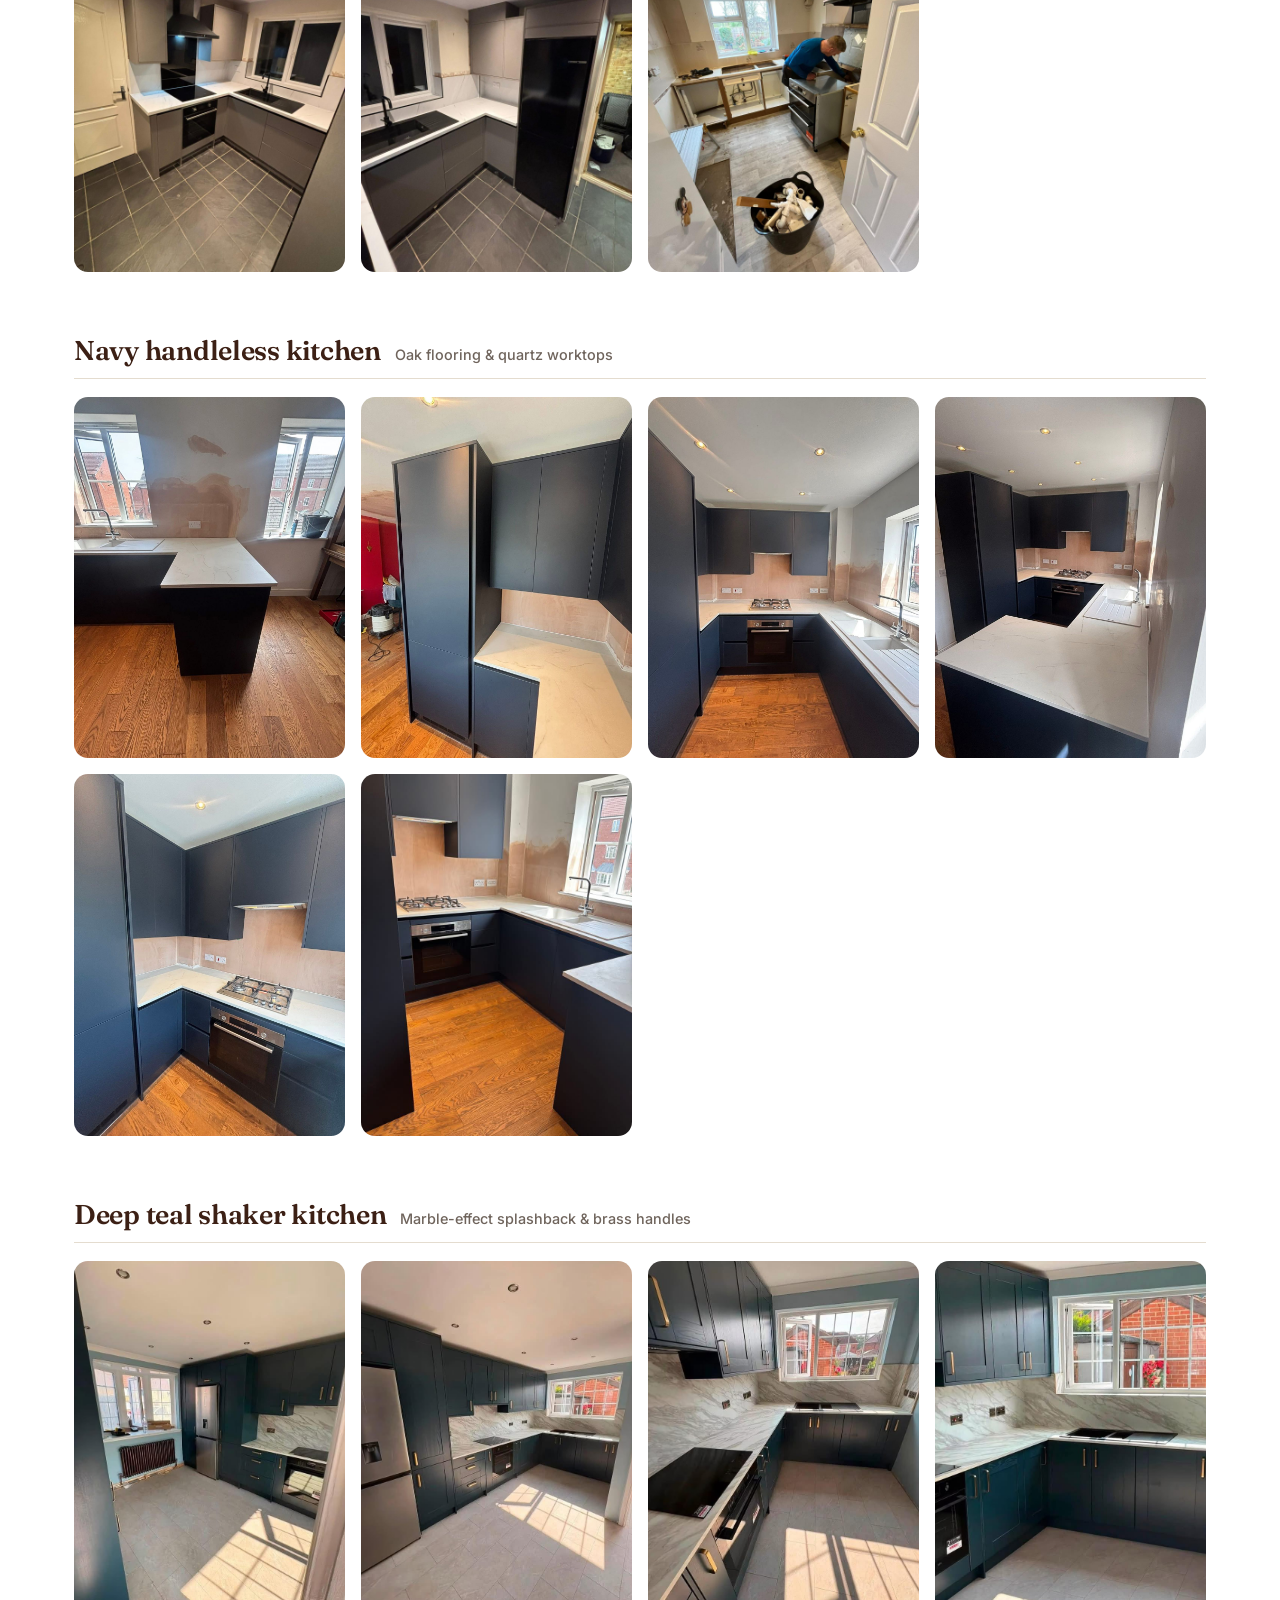
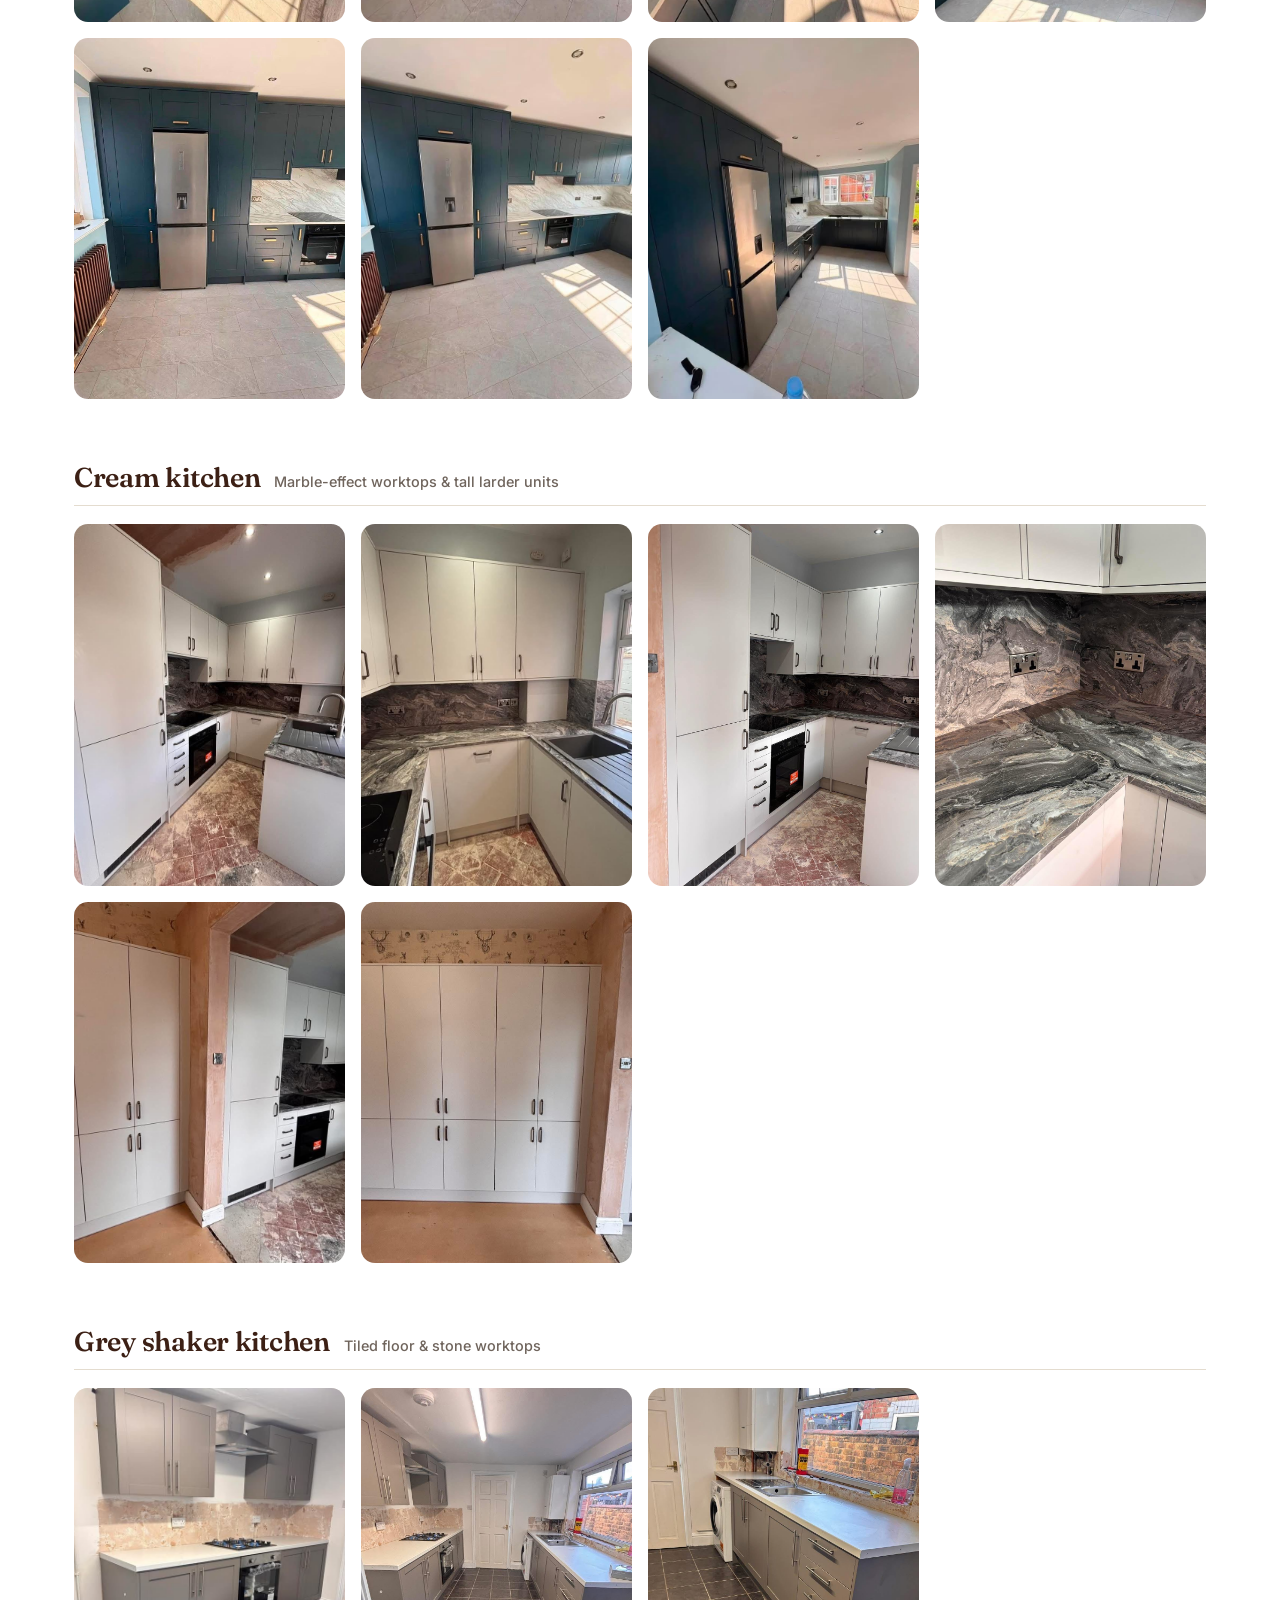
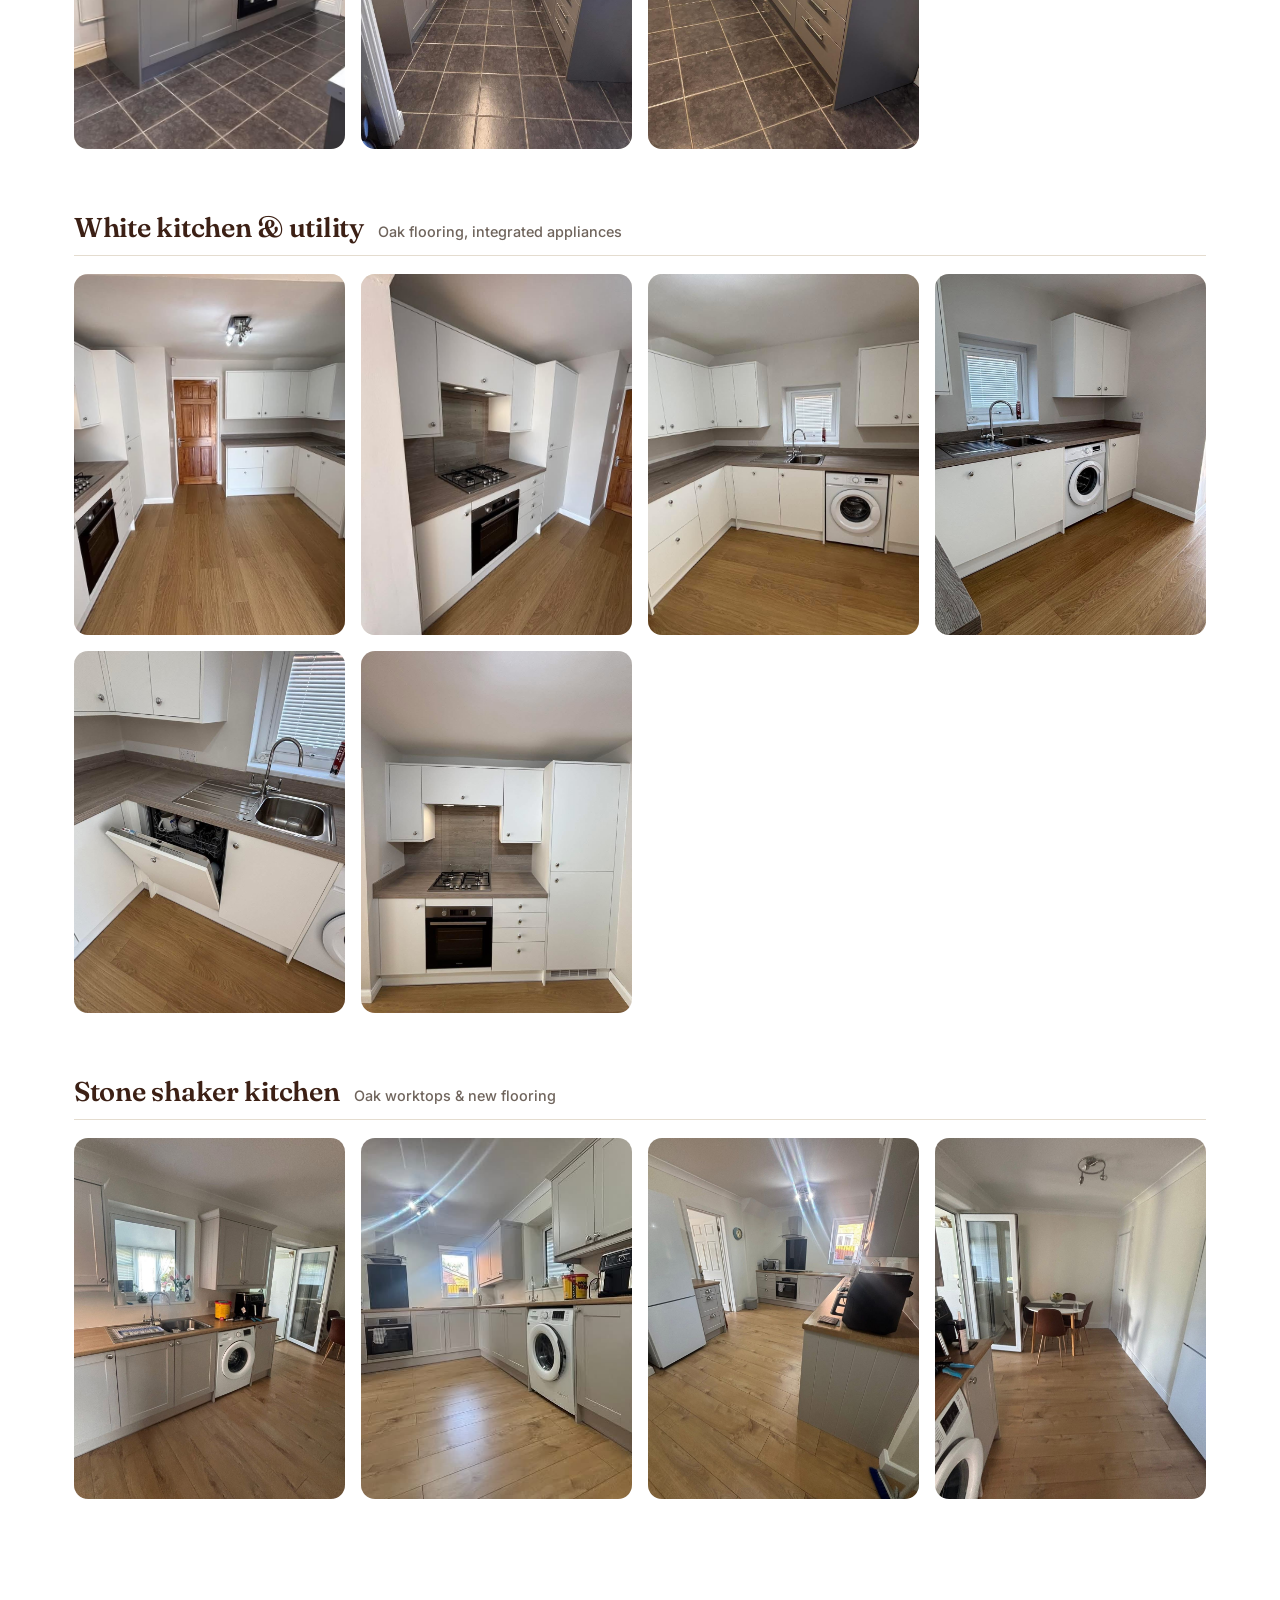
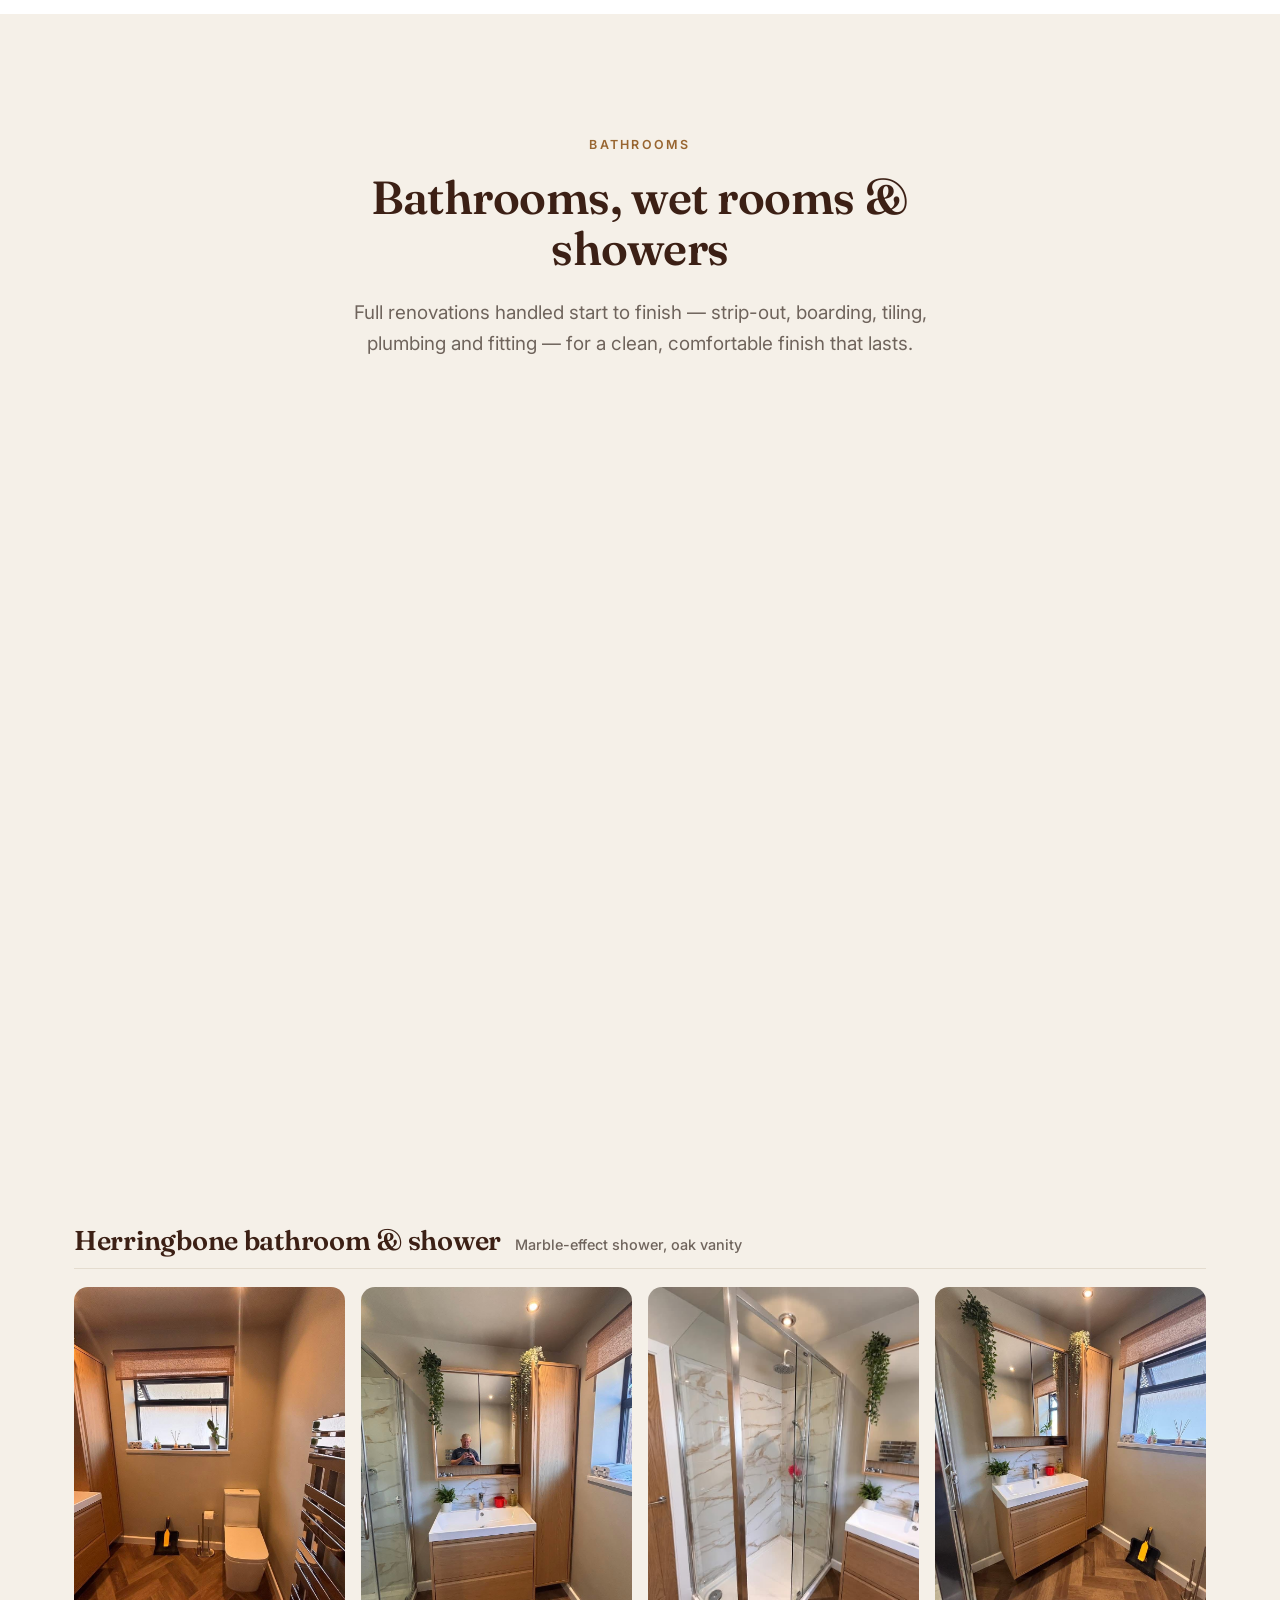
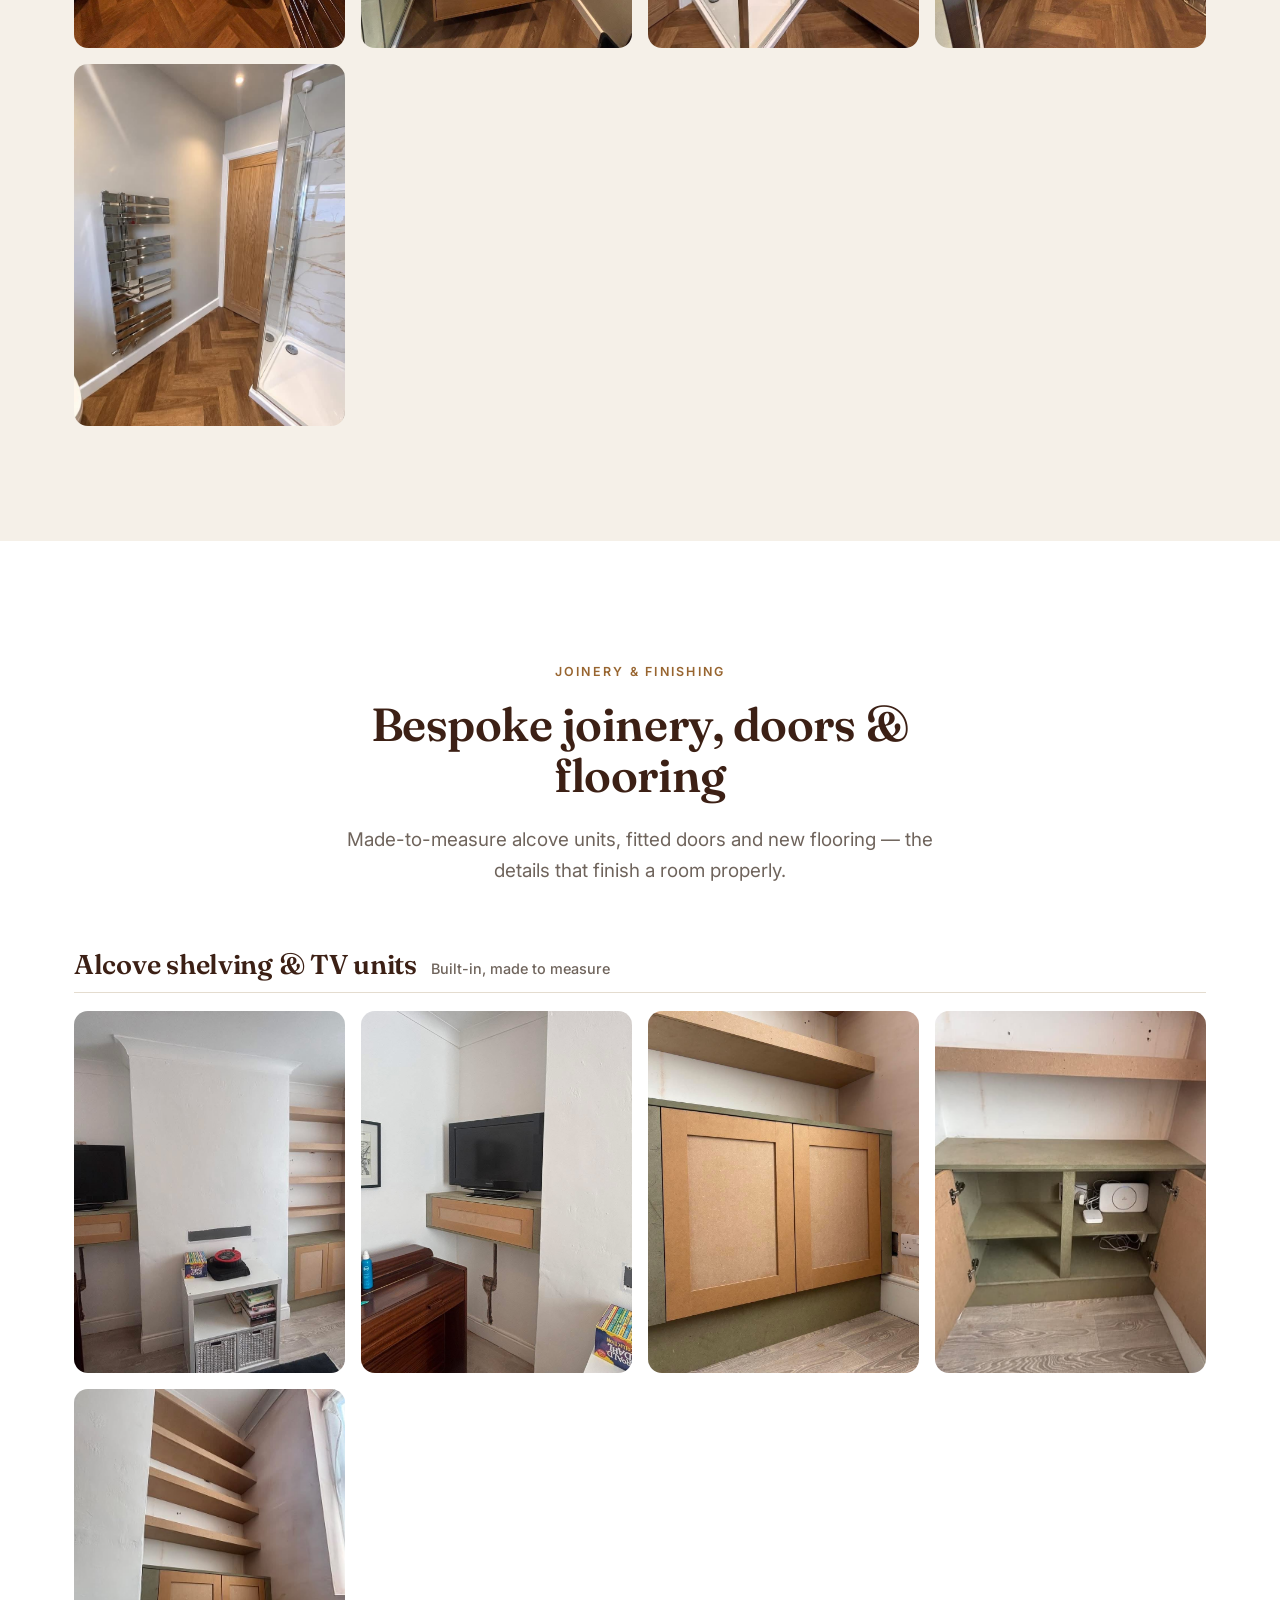
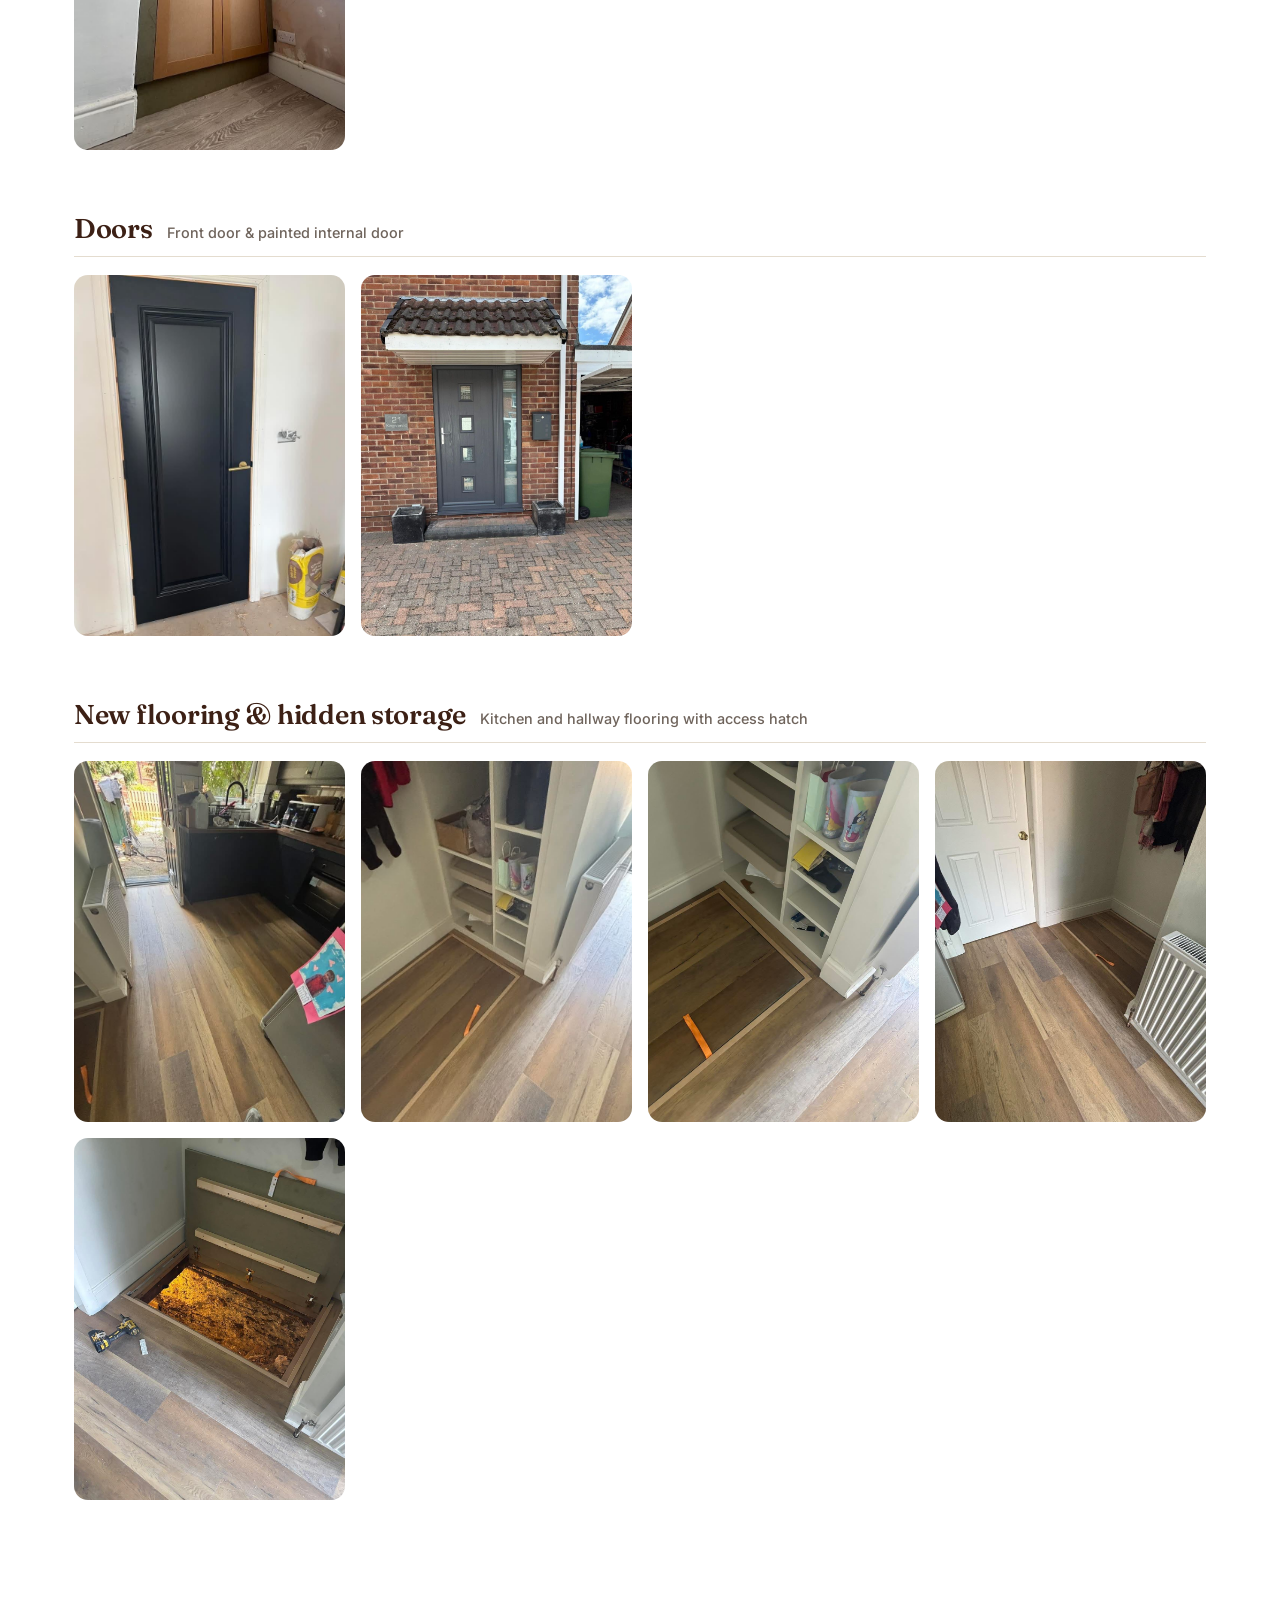
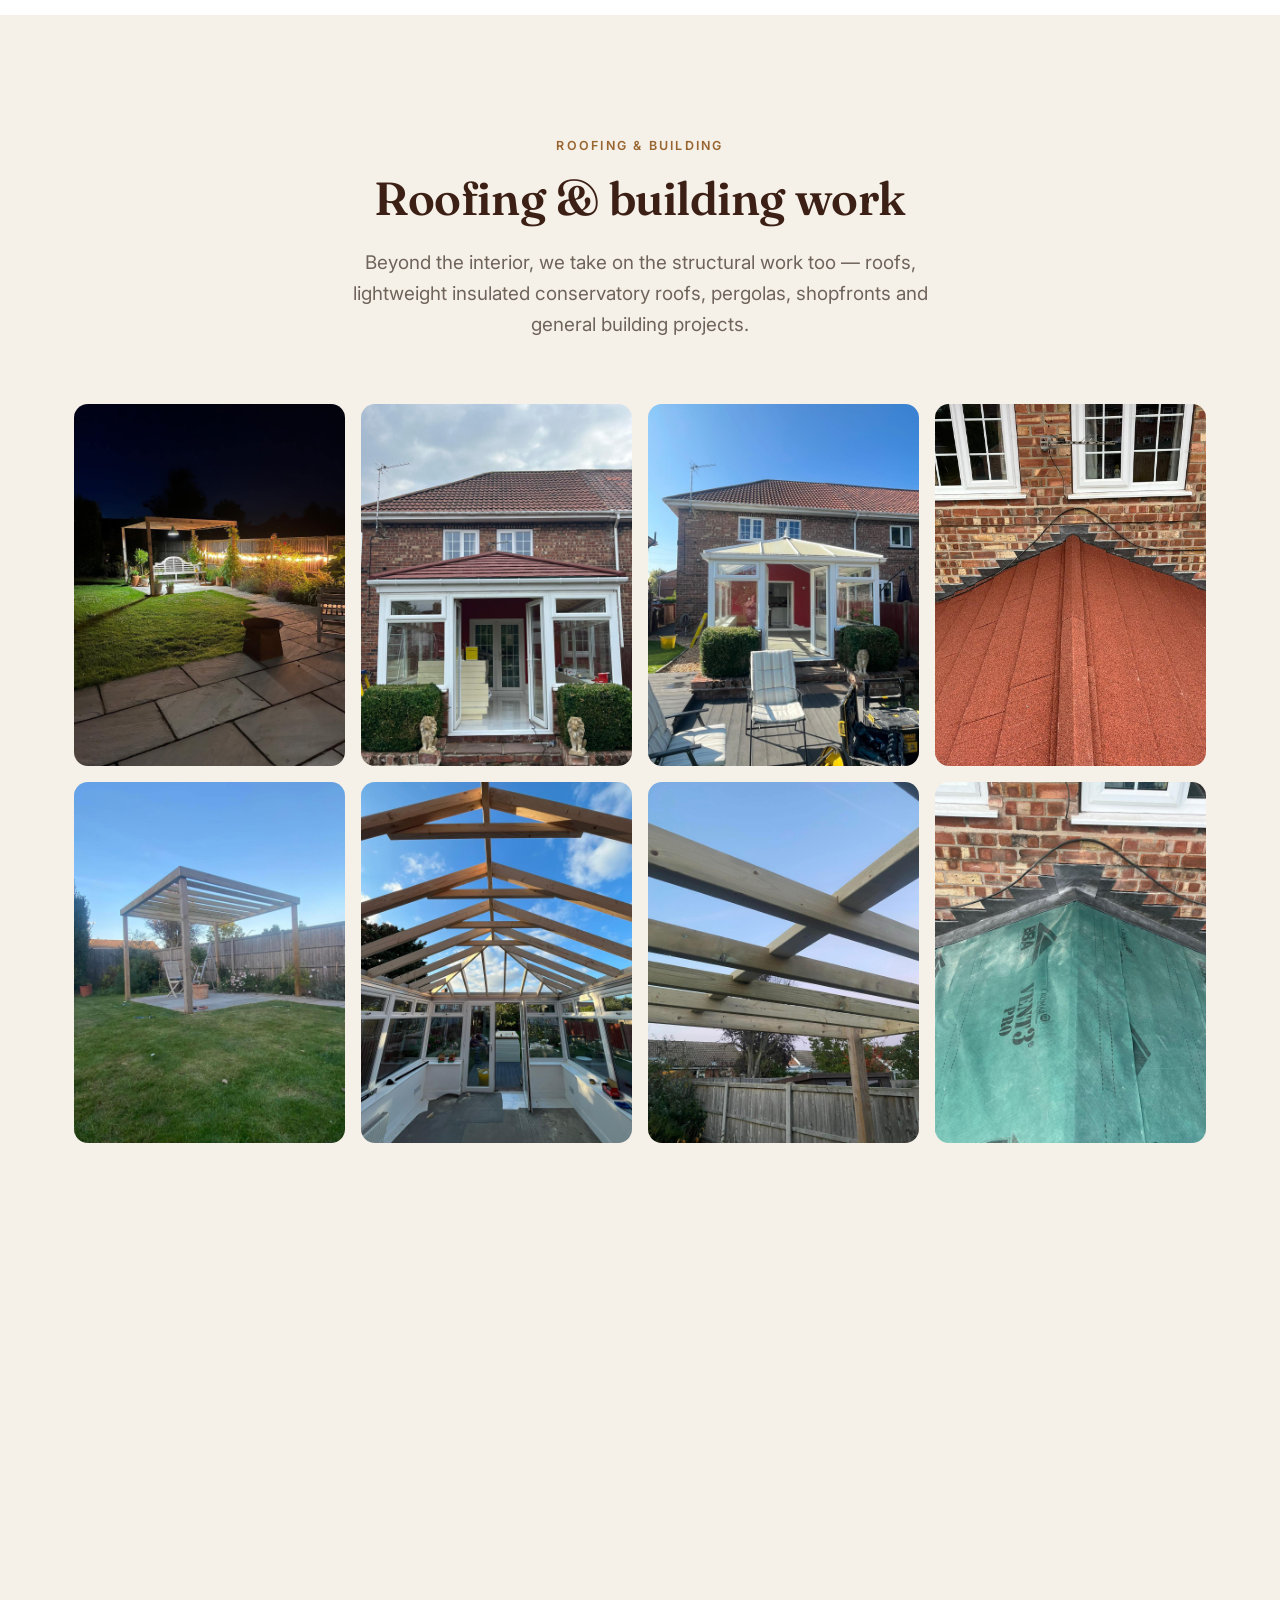
==== commit 2386ccda: "Correct cream kitchen description (has handles, marble-effect worktops) Co-Authored-By: Claude Sonne" ====
--- a/index.html
+++ b/index.html
@@ -328,31 +328,31 @@
         </div>
       </div>
       <div class="job reveal">
-        <h3 class="job-title">Cream handleless kitchen<span>Granite-effect worktops &amp; tall larder units</span></h3>
-        <div class="masonry">
-        <button class="tile" data-lightbox data-full="assets/img/jobs/cream-kitchen-1.jpg" data-cap="Cream handleless kitchen">
-          <img src="assets/img/jobs/cream-kitchen-1.jpg" alt="Cream handleless kitchen with granite-effect worktop" loading="lazy">
-          <span class="tile__cap">Cream handleless kitchen</span>
-        </button>
-        <button class="tile" data-lightbox data-full="assets/img/jobs/cream-kitchen-2.jpg" data-cap="Cream handleless kitchen">
-          <img src="assets/img/jobs/cream-kitchen-2.jpg" alt="Cream handleless kitchen with granite-effect worktop" loading="lazy">
-          <span class="tile__cap">Cream handleless kitchen</span>
-        </button>
-        <button class="tile" data-lightbox data-full="assets/img/jobs/cream-kitchen-3.jpg" data-cap="Cream handleless kitchen">
-          <img src="assets/img/jobs/cream-kitchen-3.jpg" alt="Cream handleless kitchen with granite-effect worktop" loading="lazy">
-          <span class="tile__cap">Cream handleless kitchen</span>
-        </button>
-        <button class="tile" data-lightbox data-full="assets/img/jobs/cream-kitchen-4.jpg" data-cap="Cream handleless kitchen">
-          <img src="assets/img/jobs/cream-kitchen-4.jpg" alt="Cream handleless kitchen with granite-effect worktop" loading="lazy">
-          <span class="tile__cap">Cream handleless kitchen</span>
-        </button>
-        <button class="tile" data-lightbox data-full="assets/img/jobs/cream-kitchen-5.jpg" data-cap="Cream handleless kitchen">
-          <img src="assets/img/jobs/cream-kitchen-5.jpg" alt="Cream handleless kitchen with granite-effect worktop" loading="lazy">
-          <span class="tile__cap">Cream handleless kitchen</span>
-        </button>
-        <button class="tile" data-lightbox data-full="assets/img/jobs/cream-kitchen-6.jpg" data-cap="Cream handleless kitchen">
-          <img src="assets/img/jobs/cream-kitchen-6.jpg" alt="Cream handleless kitchen with granite-effect worktop" loading="lazy">
-          <span class="tile__cap">Cream handleless kitchen</span>
+        <h3 class="job-title">Cream kitchen<span>Marble-effect worktops &amp; tall larder units</span></h3>
+        <div class="masonry">
+        <button class="tile" data-lightbox data-full="assets/img/jobs/cream-kitchen-1.jpg" data-cap="Cream kitchen">
+          <img src="assets/img/jobs/cream-kitchen-1.jpg" alt="Cream kitchen with marble-effect worktop" loading="lazy">
+          <span class="tile__cap">Cream kitchen</span>
+        </button>
+        <button class="tile" data-lightbox data-full="assets/img/jobs/cream-kitchen-2.jpg" data-cap="Cream kitchen">
+          <img src="assets/img/jobs/cream-kitchen-2.jpg" alt="Cream kitchen with marble-effect worktop" loading="lazy">
+          <span class="tile__cap">Cream kitchen</span>
+        </button>
+        <button class="tile" data-lightbox data-full="assets/img/jobs/cream-kitchen-3.jpg" data-cap="Cream kitchen">
+          <img src="assets/img/jobs/cream-kitchen-3.jpg" alt="Cream kitchen with marble-effect worktop" loading="lazy">
+          <span class="tile__cap">Cream kitchen</span>
+        </button>
+        <button class="tile" data-lightbox data-full="assets/img/jobs/cream-kitchen-4.jpg" data-cap="Cream kitchen">
+          <img src="assets/img/jobs/cream-kitchen-4.jpg" alt="Cream kitchen with marble-effect worktop" loading="lazy">
+          <span class="tile__cap">Cream kitchen</span>
+        </button>
+        <button class="tile" data-lightbox data-full="assets/img/jobs/cream-kitchen-5.jpg" data-cap="Cream kitchen">
+          <img src="assets/img/jobs/cream-kitchen-5.jpg" alt="Cream kitchen with marble-effect worktop" loading="lazy">
+          <span class="tile__cap">Cream kitchen</span>
+        </button>
+        <button class="tile" data-lightbox data-full="assets/img/jobs/cream-kitchen-6.jpg" data-cap="Cream kitchen">
+          <img src="assets/img/jobs/cream-kitchen-6.jpg" alt="Cream kitchen with marble-effect worktop" loading="lazy">
+          <span class="tile__cap">Cream kitchen</span>
         </button>
         </div>
       </div>
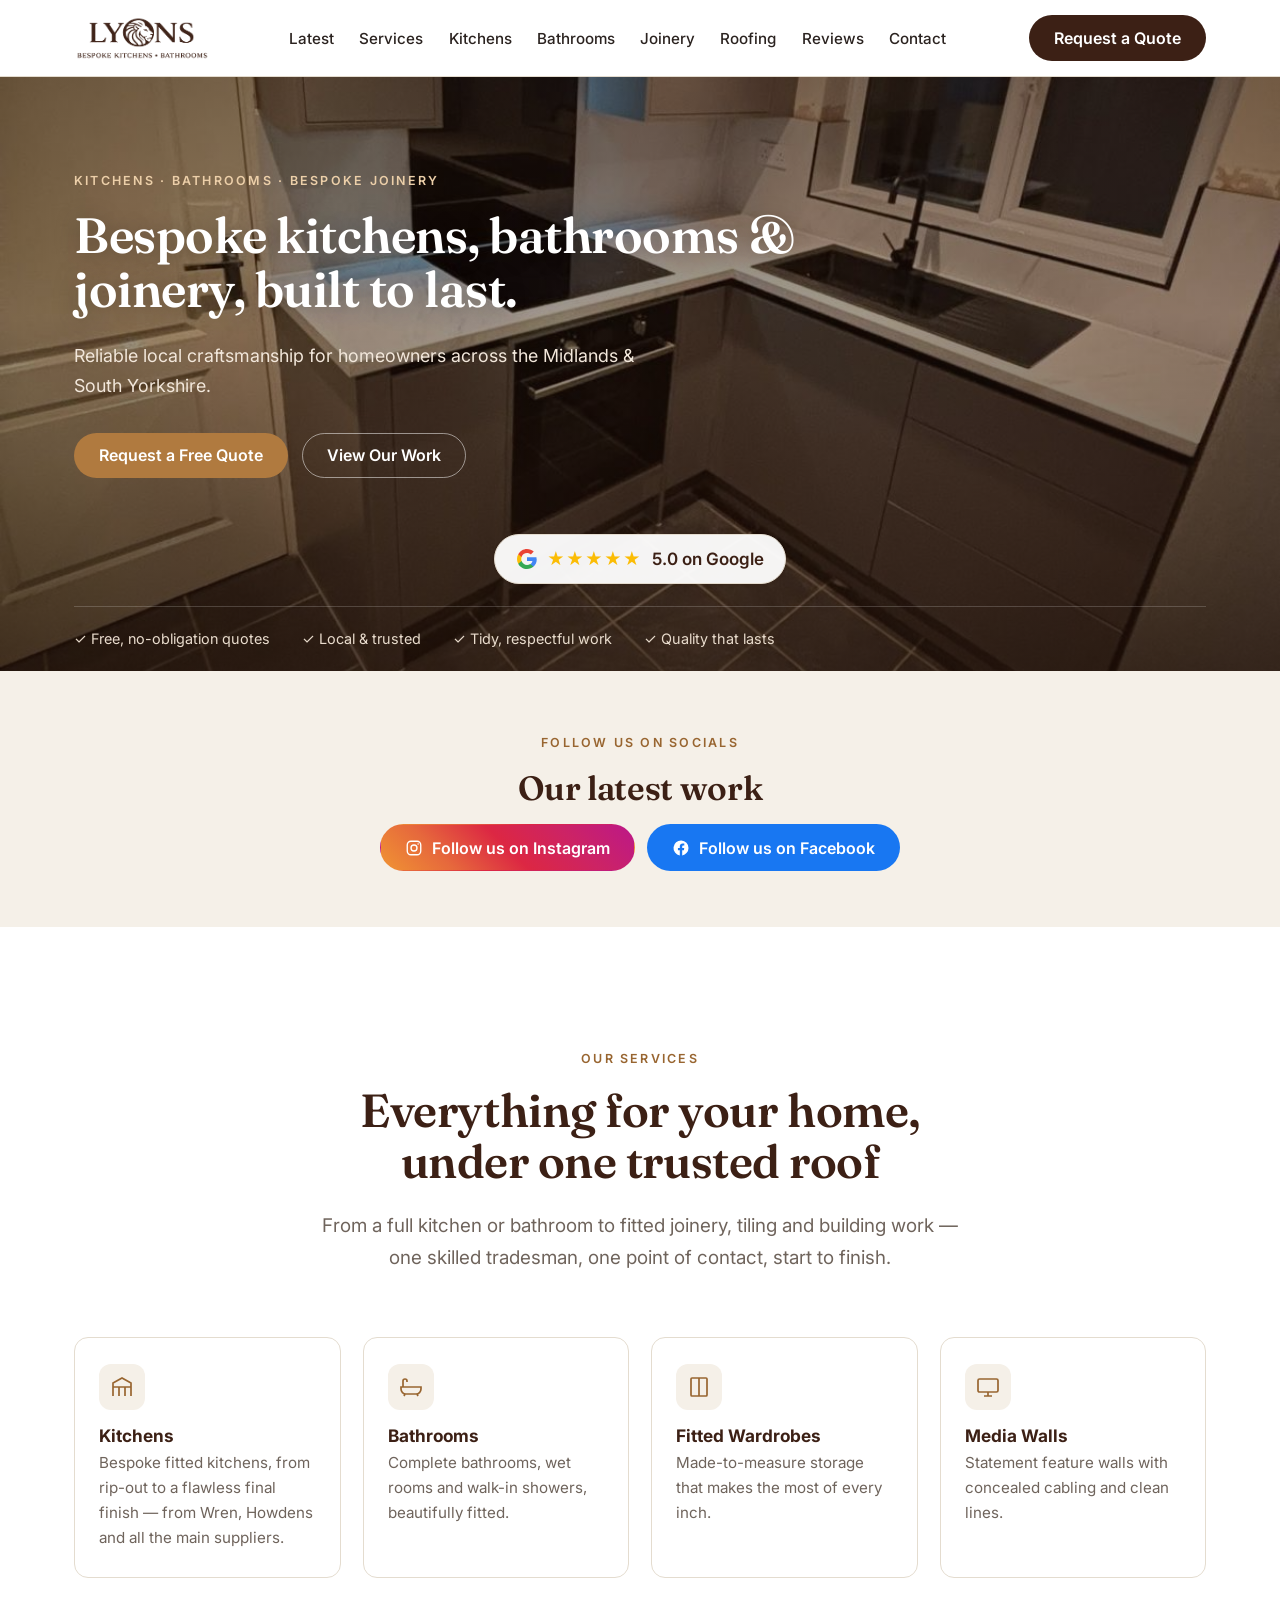
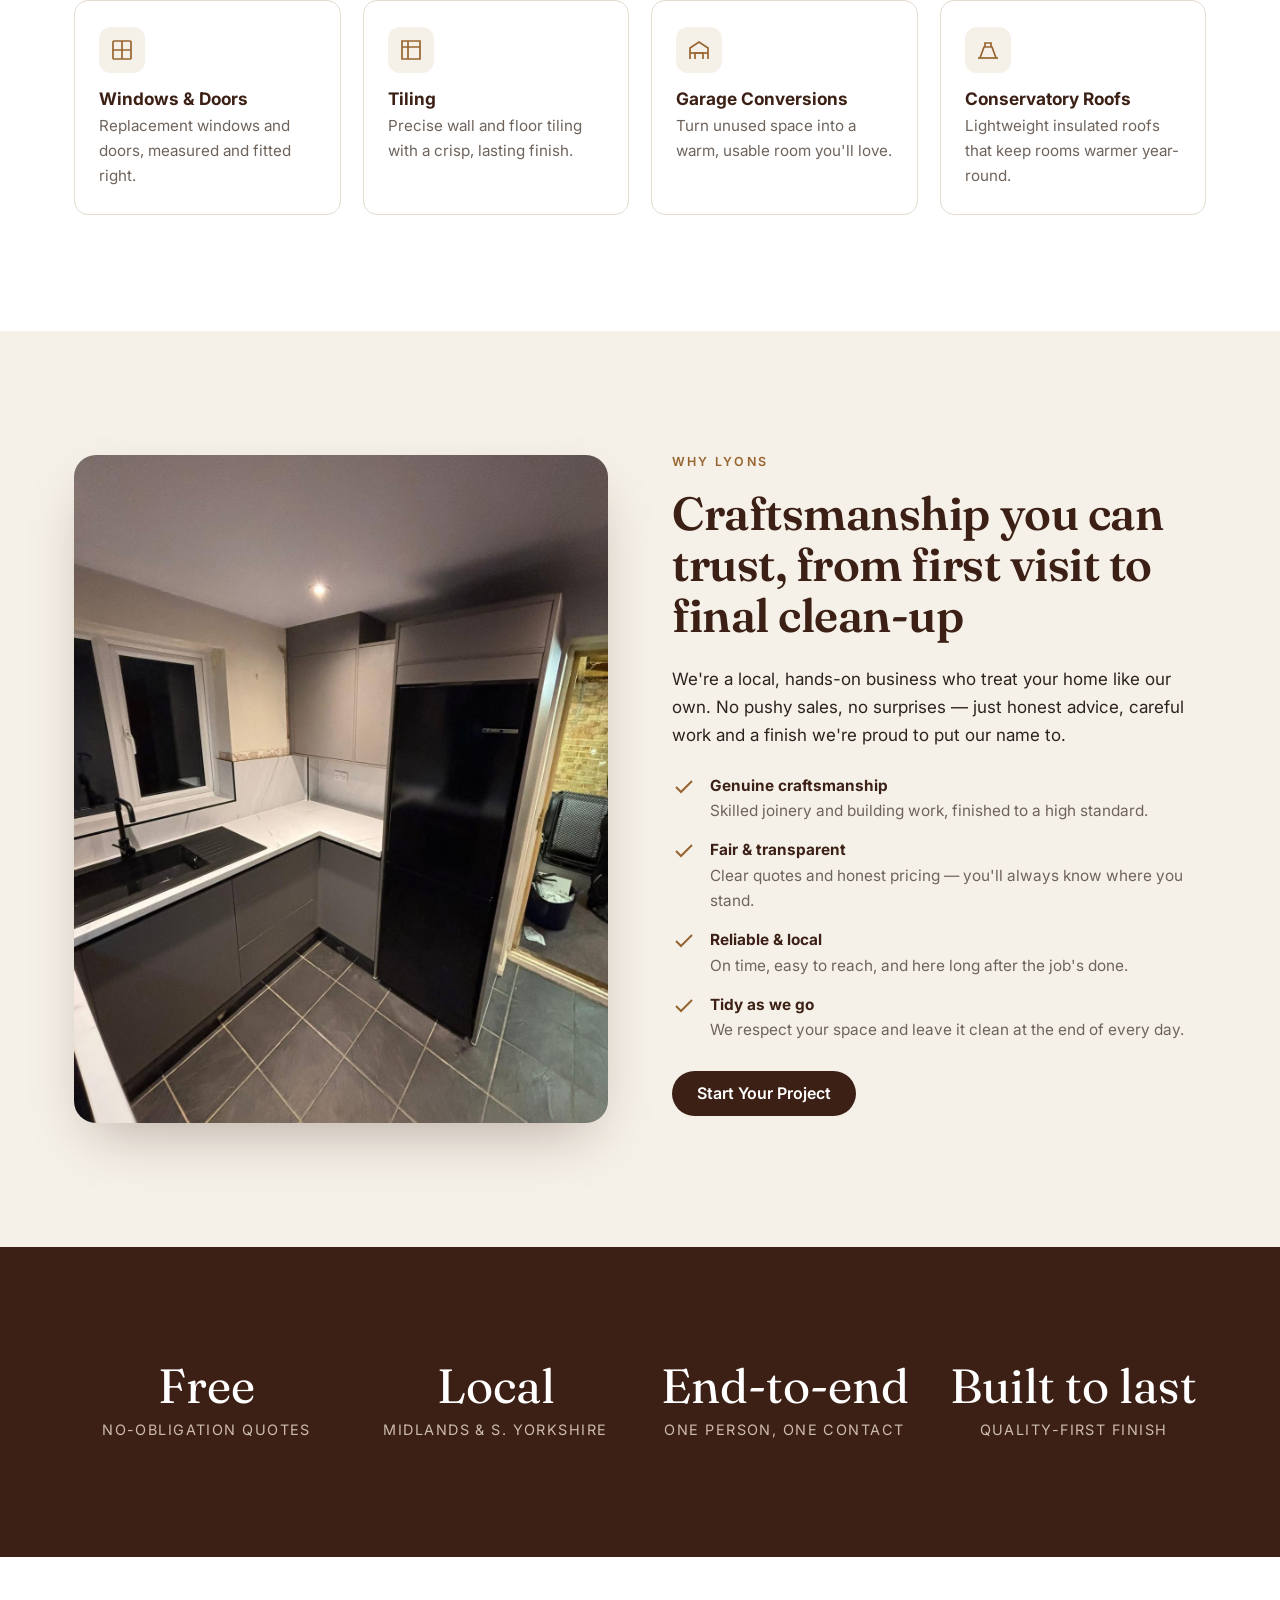
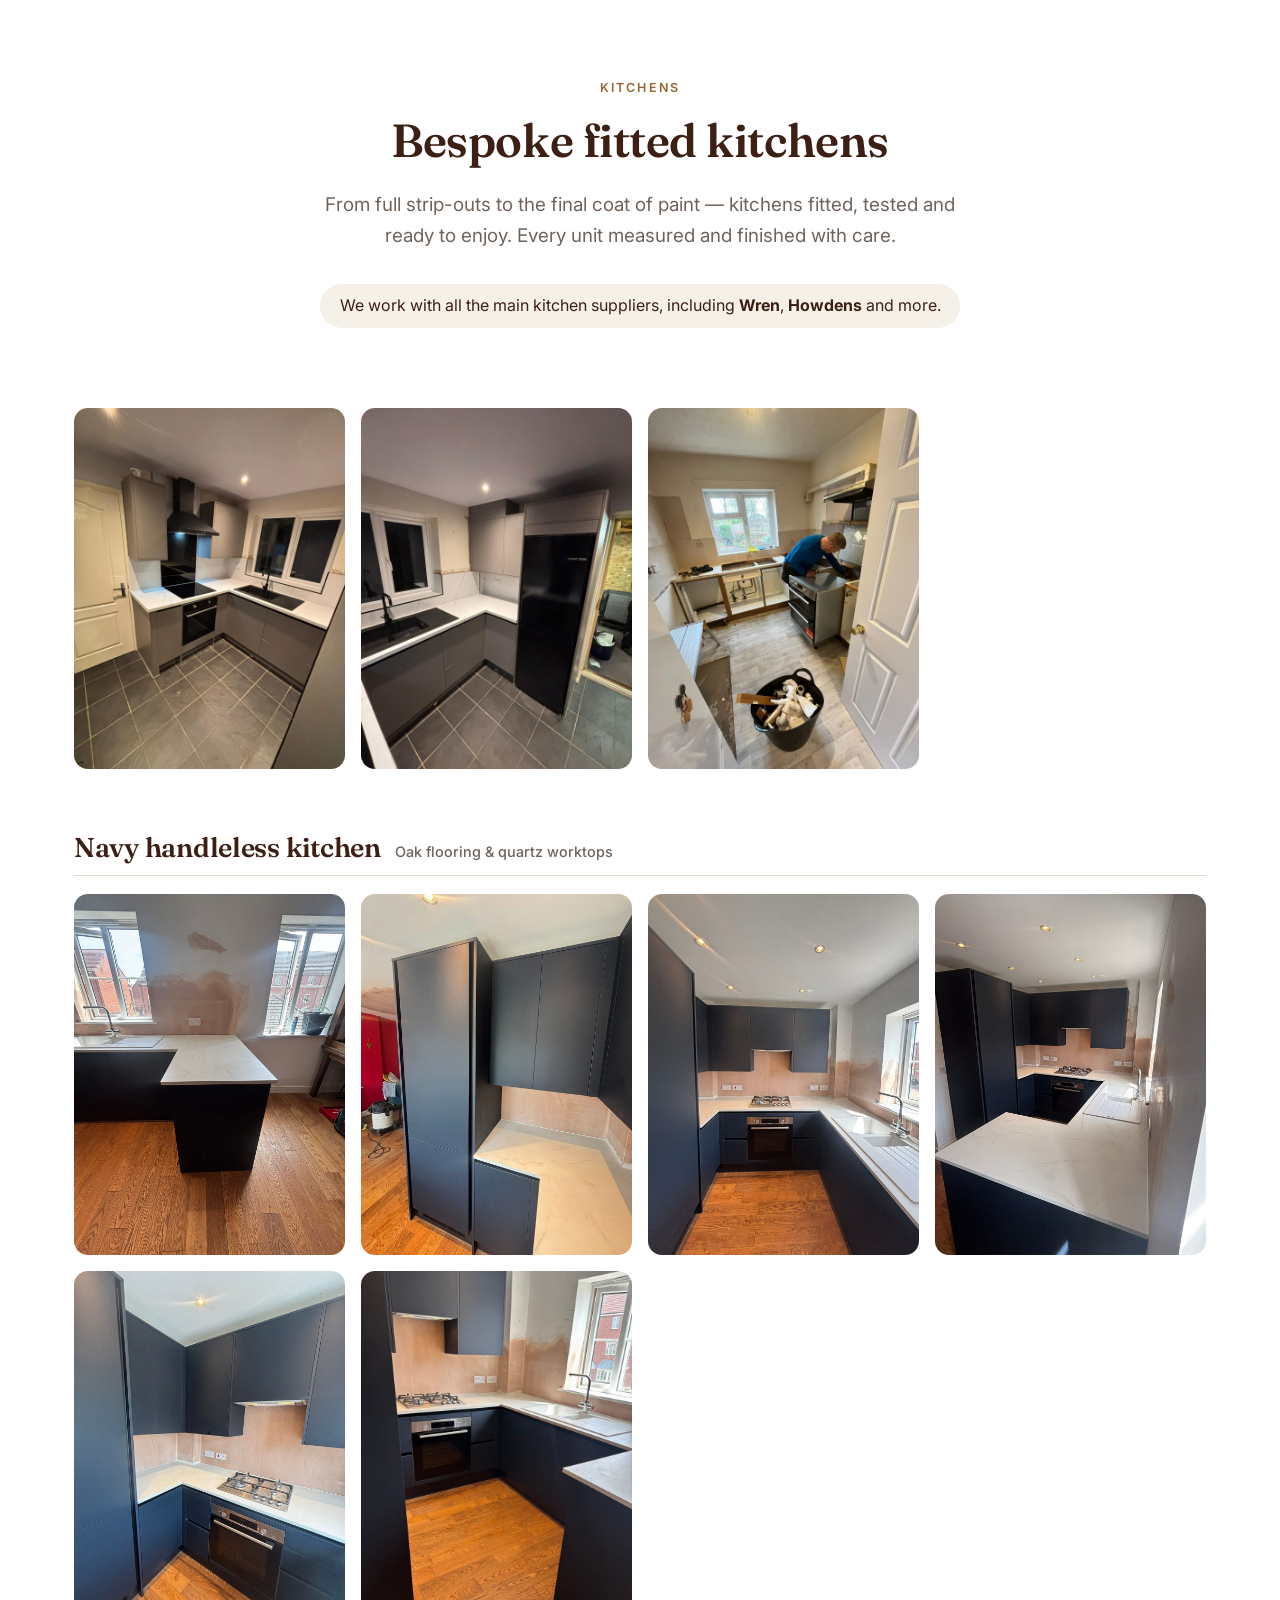
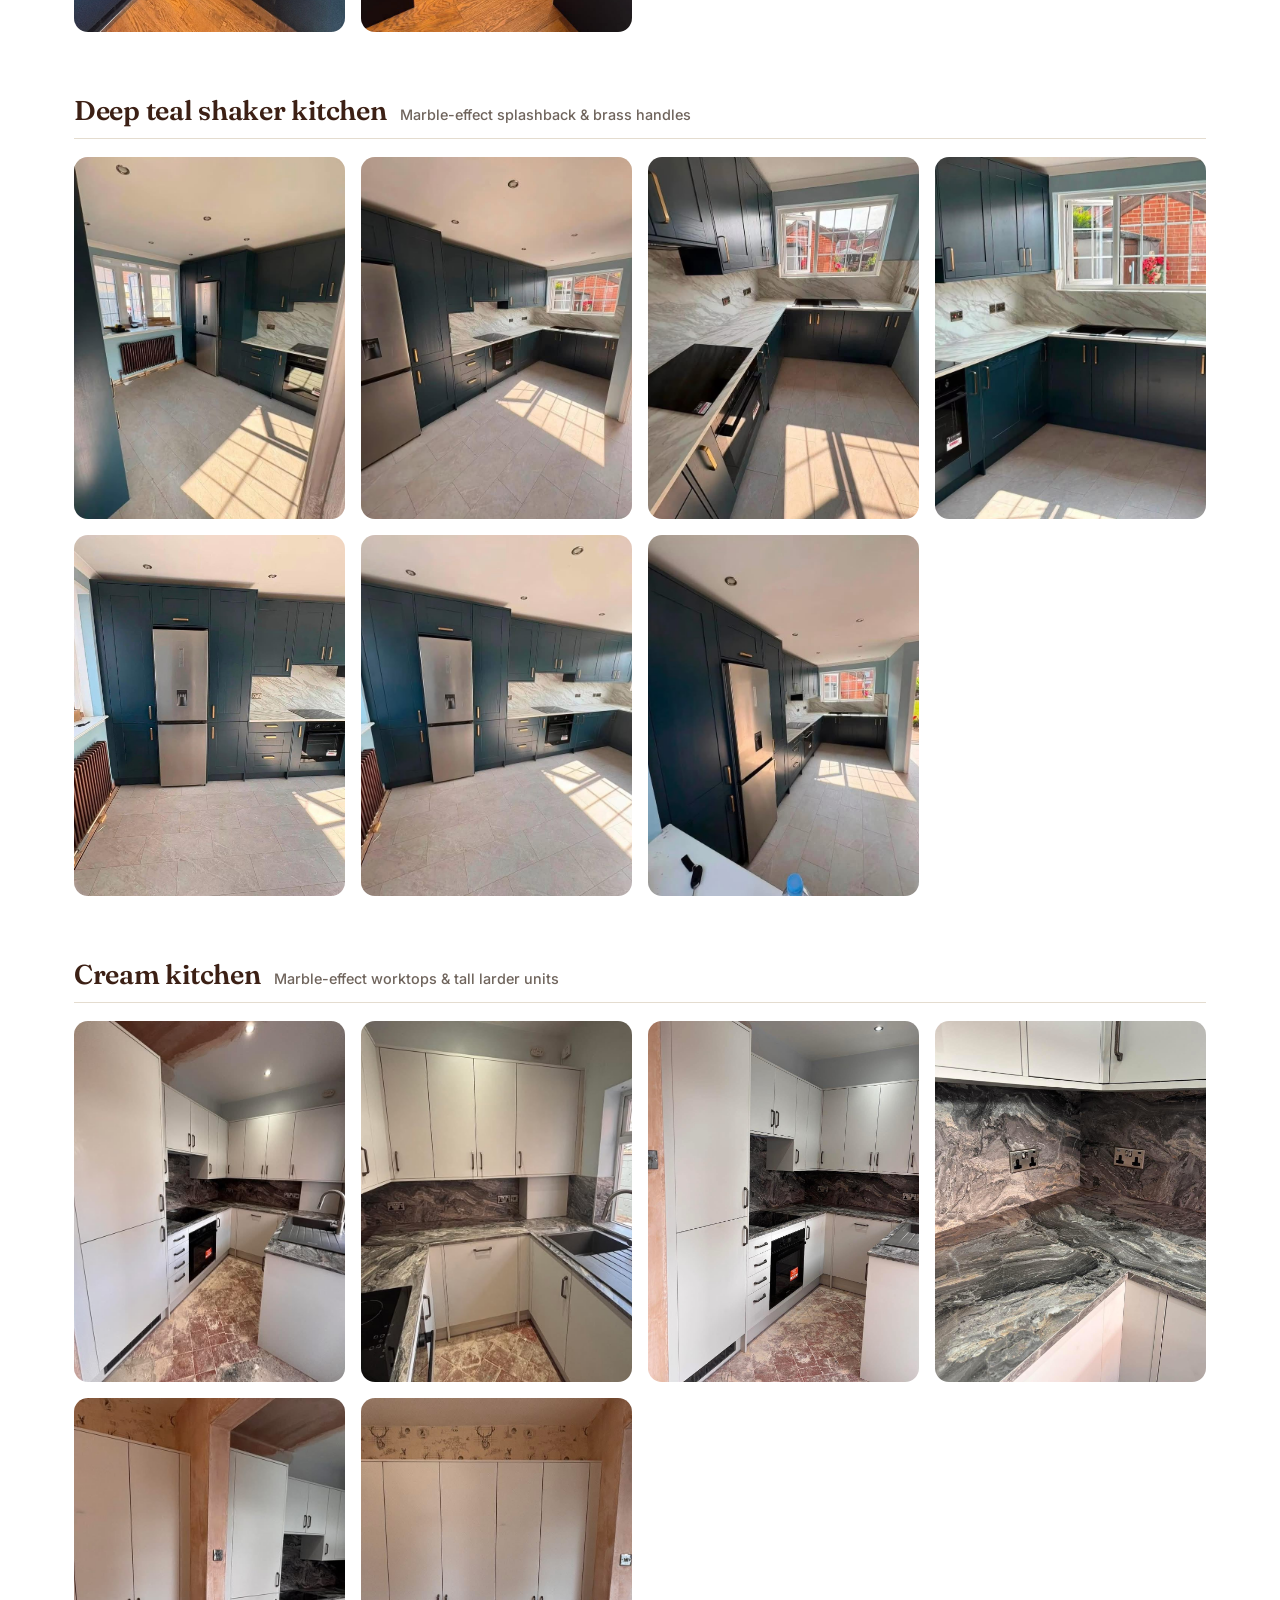
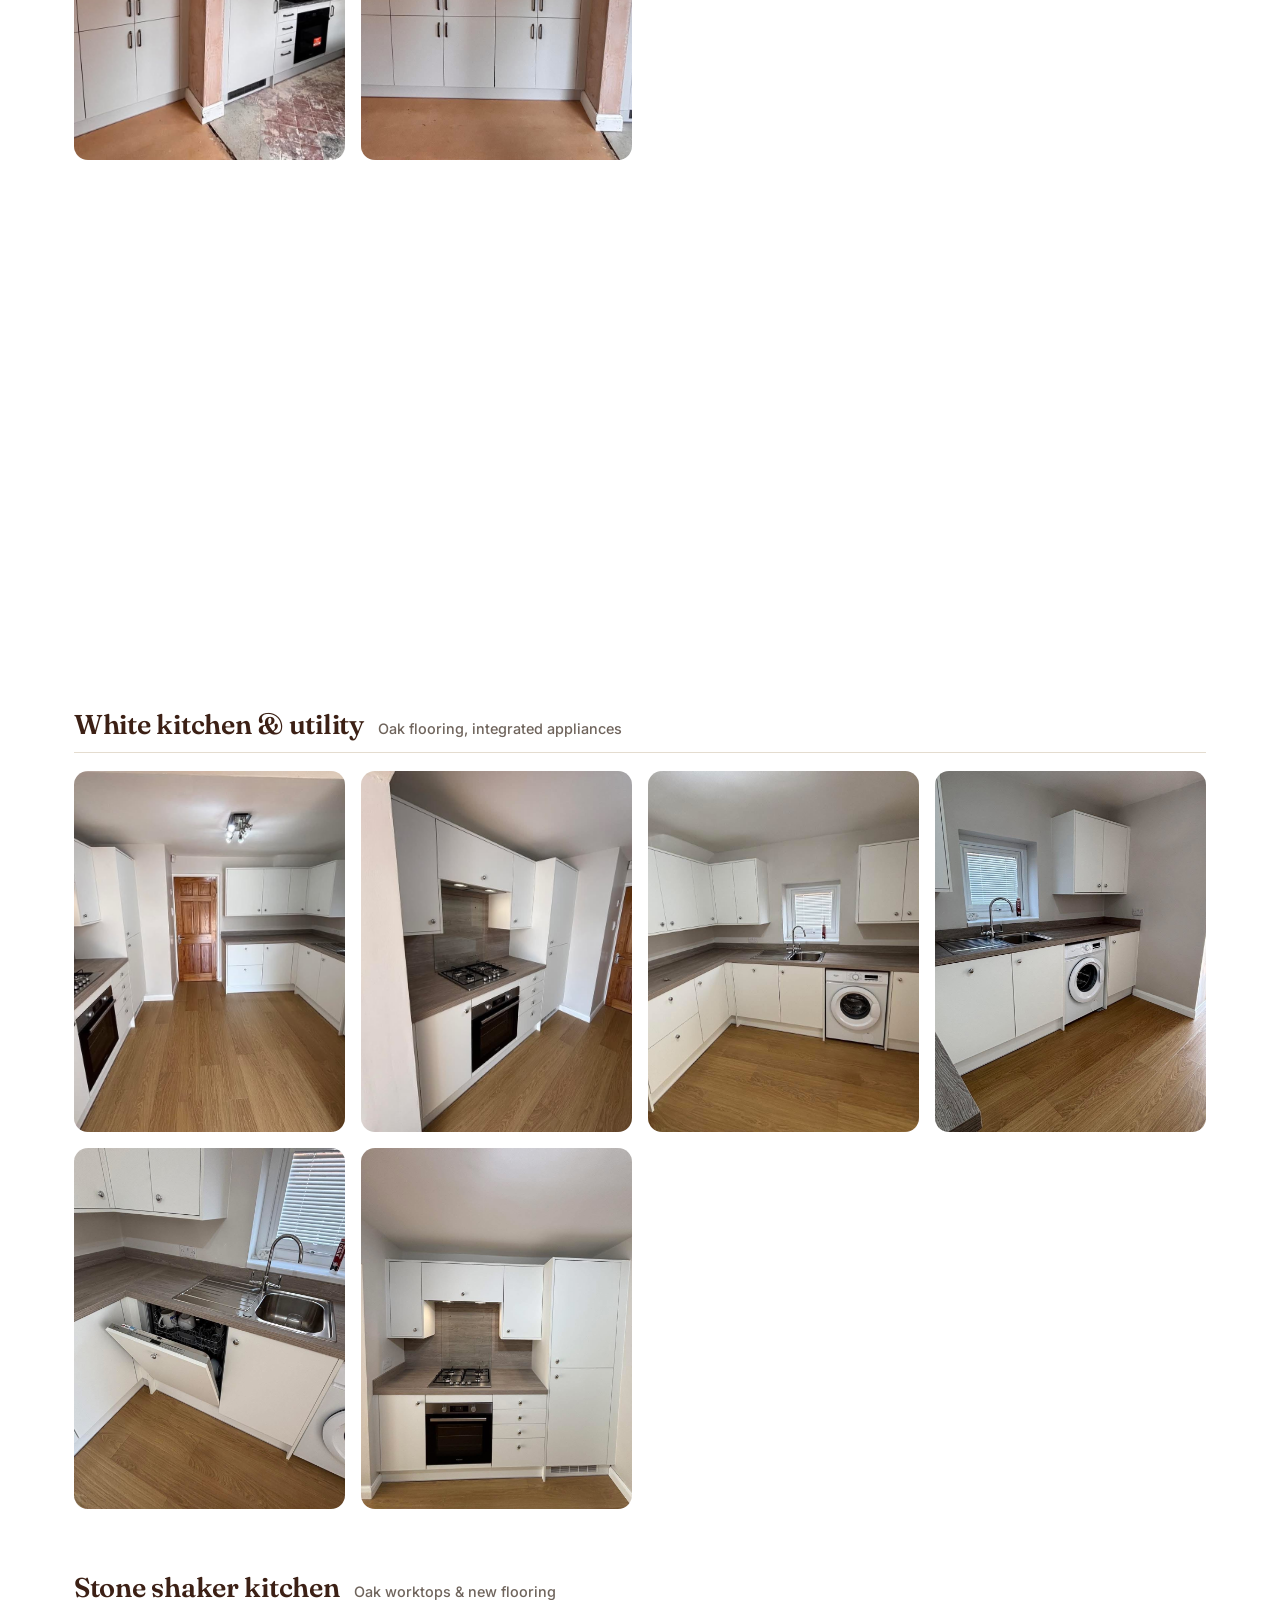
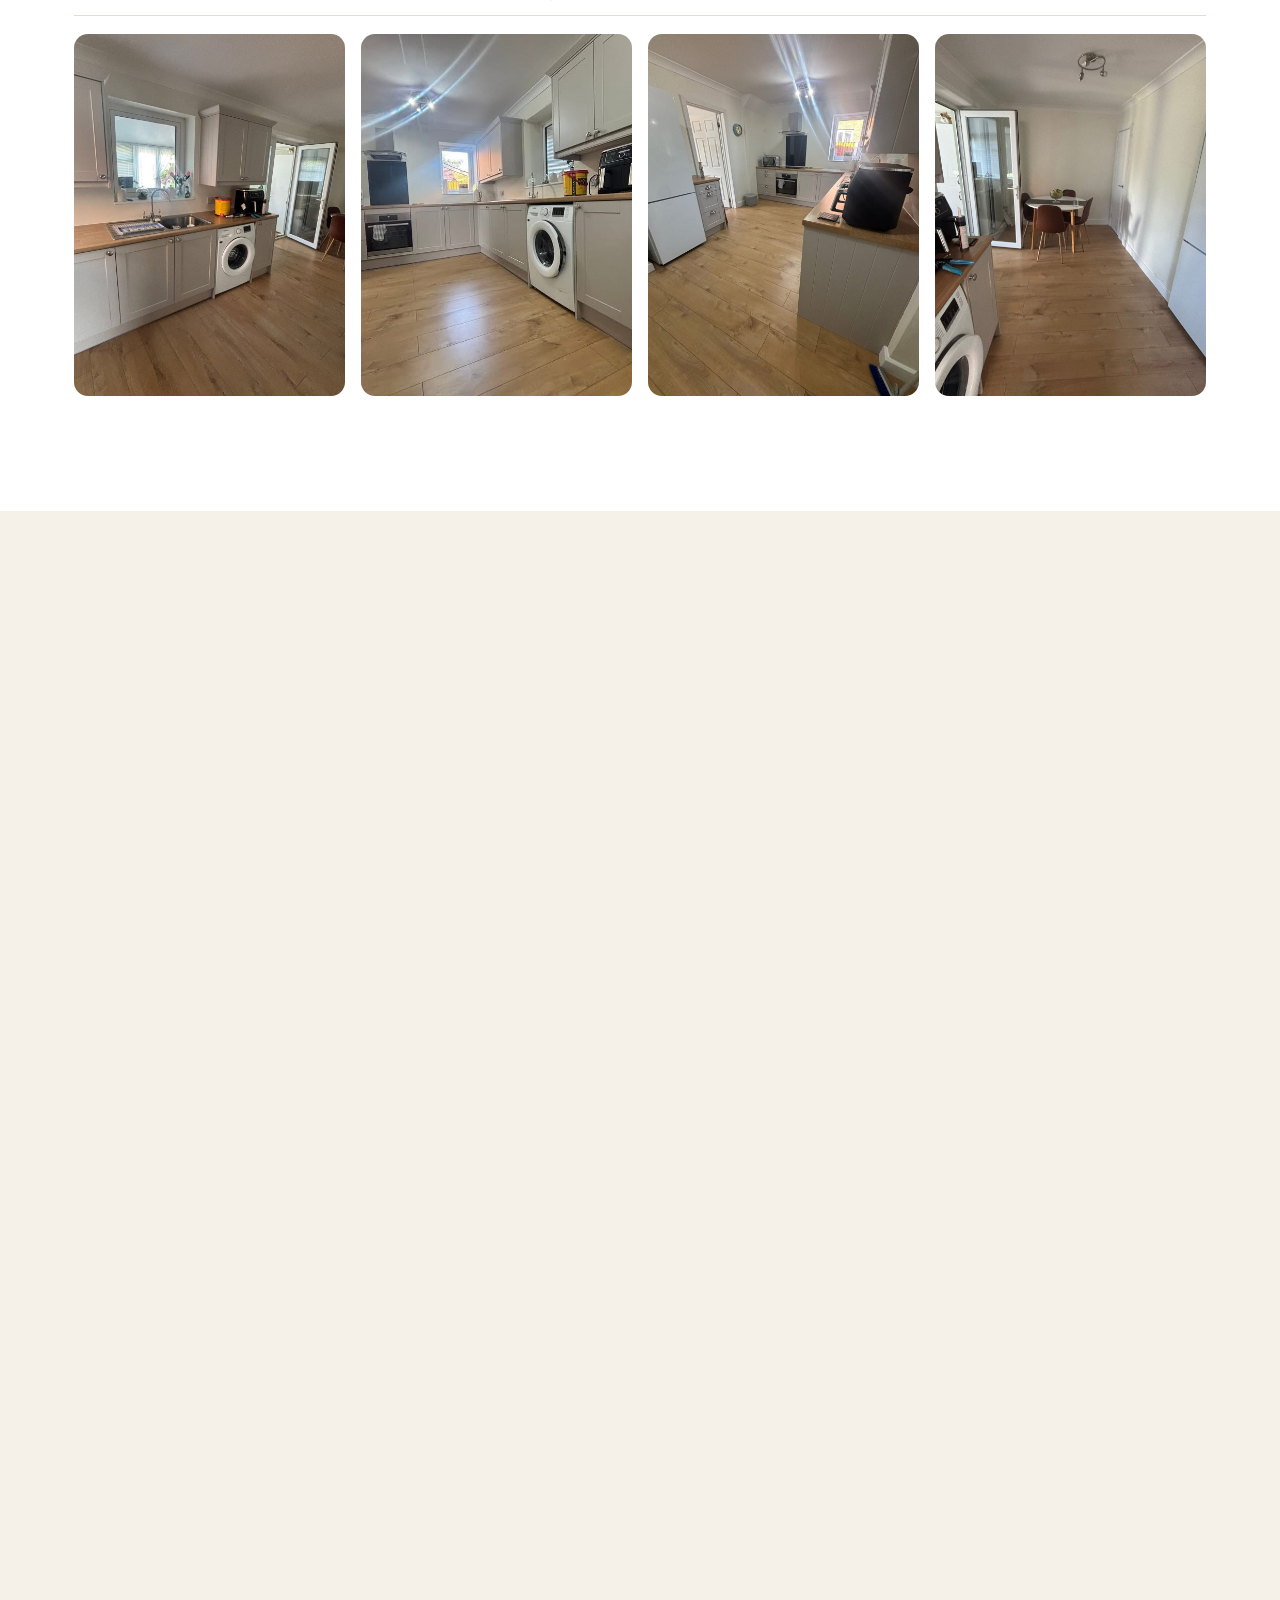
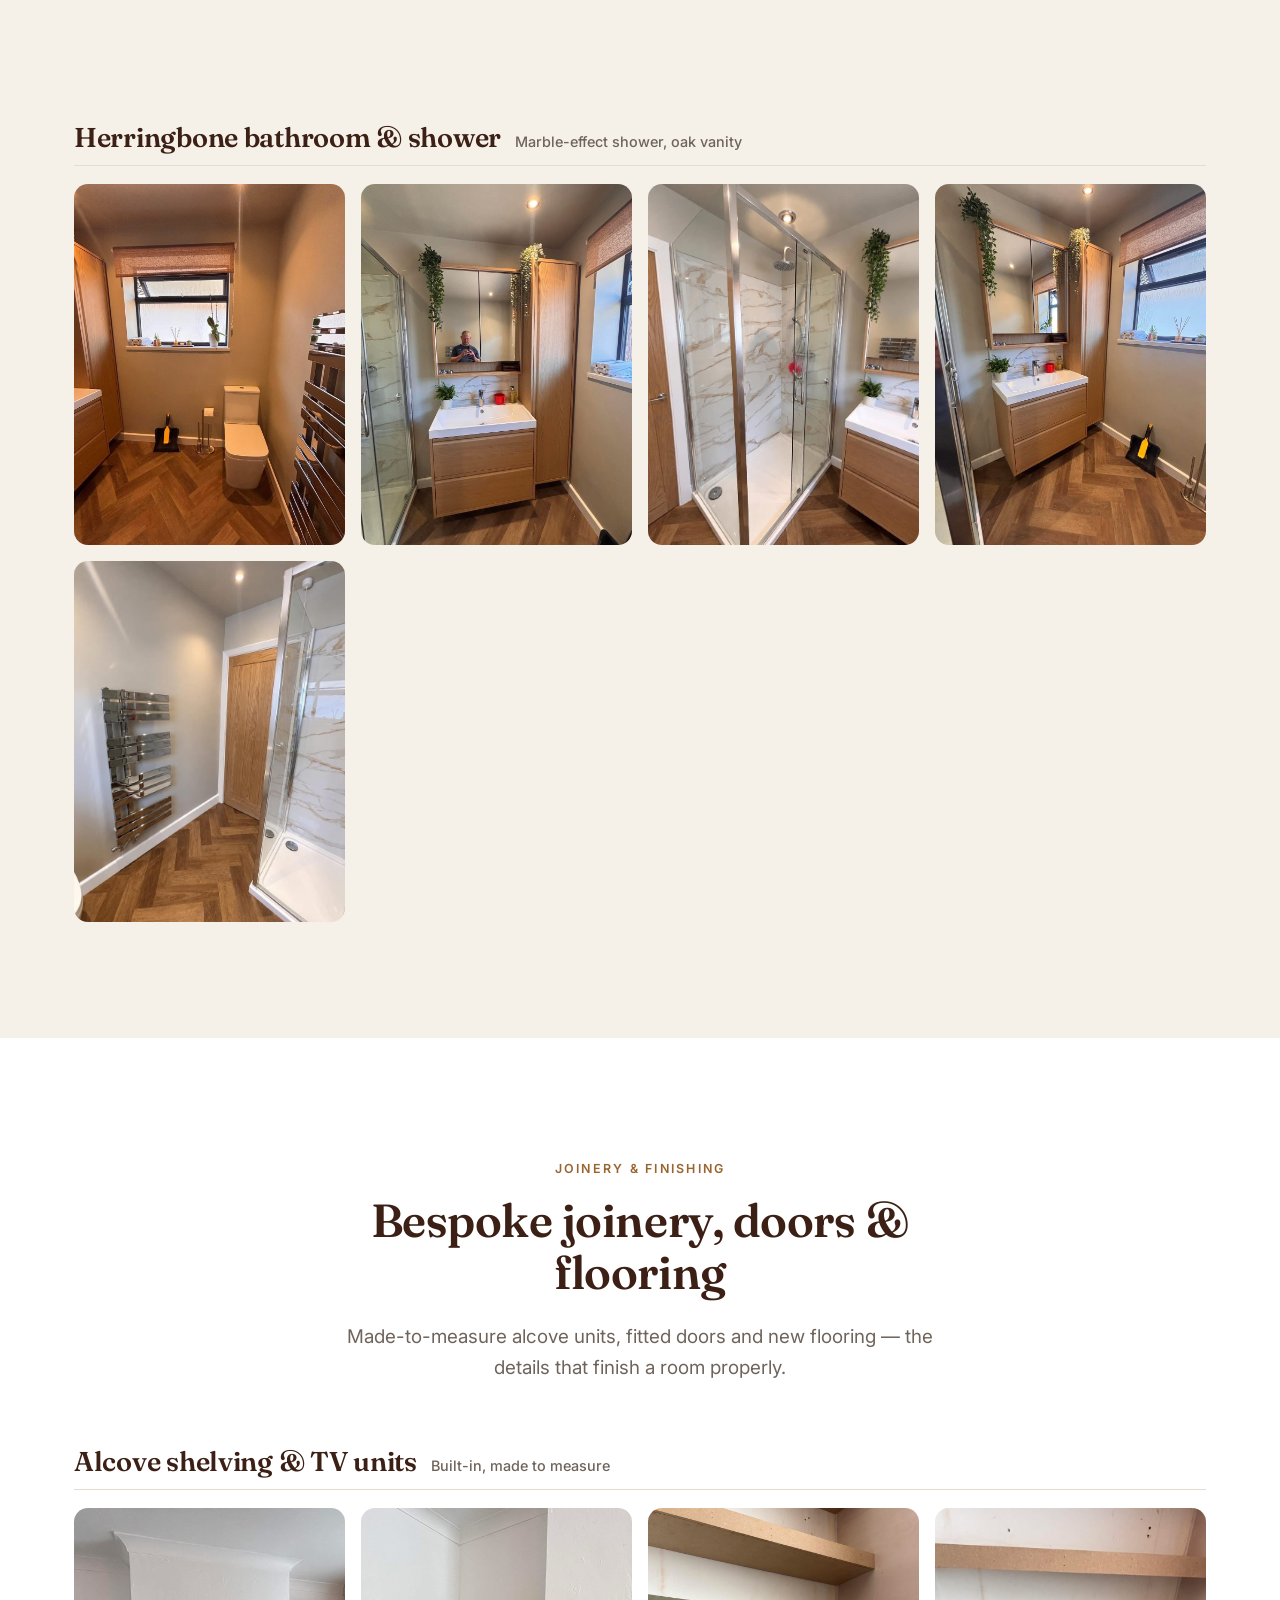
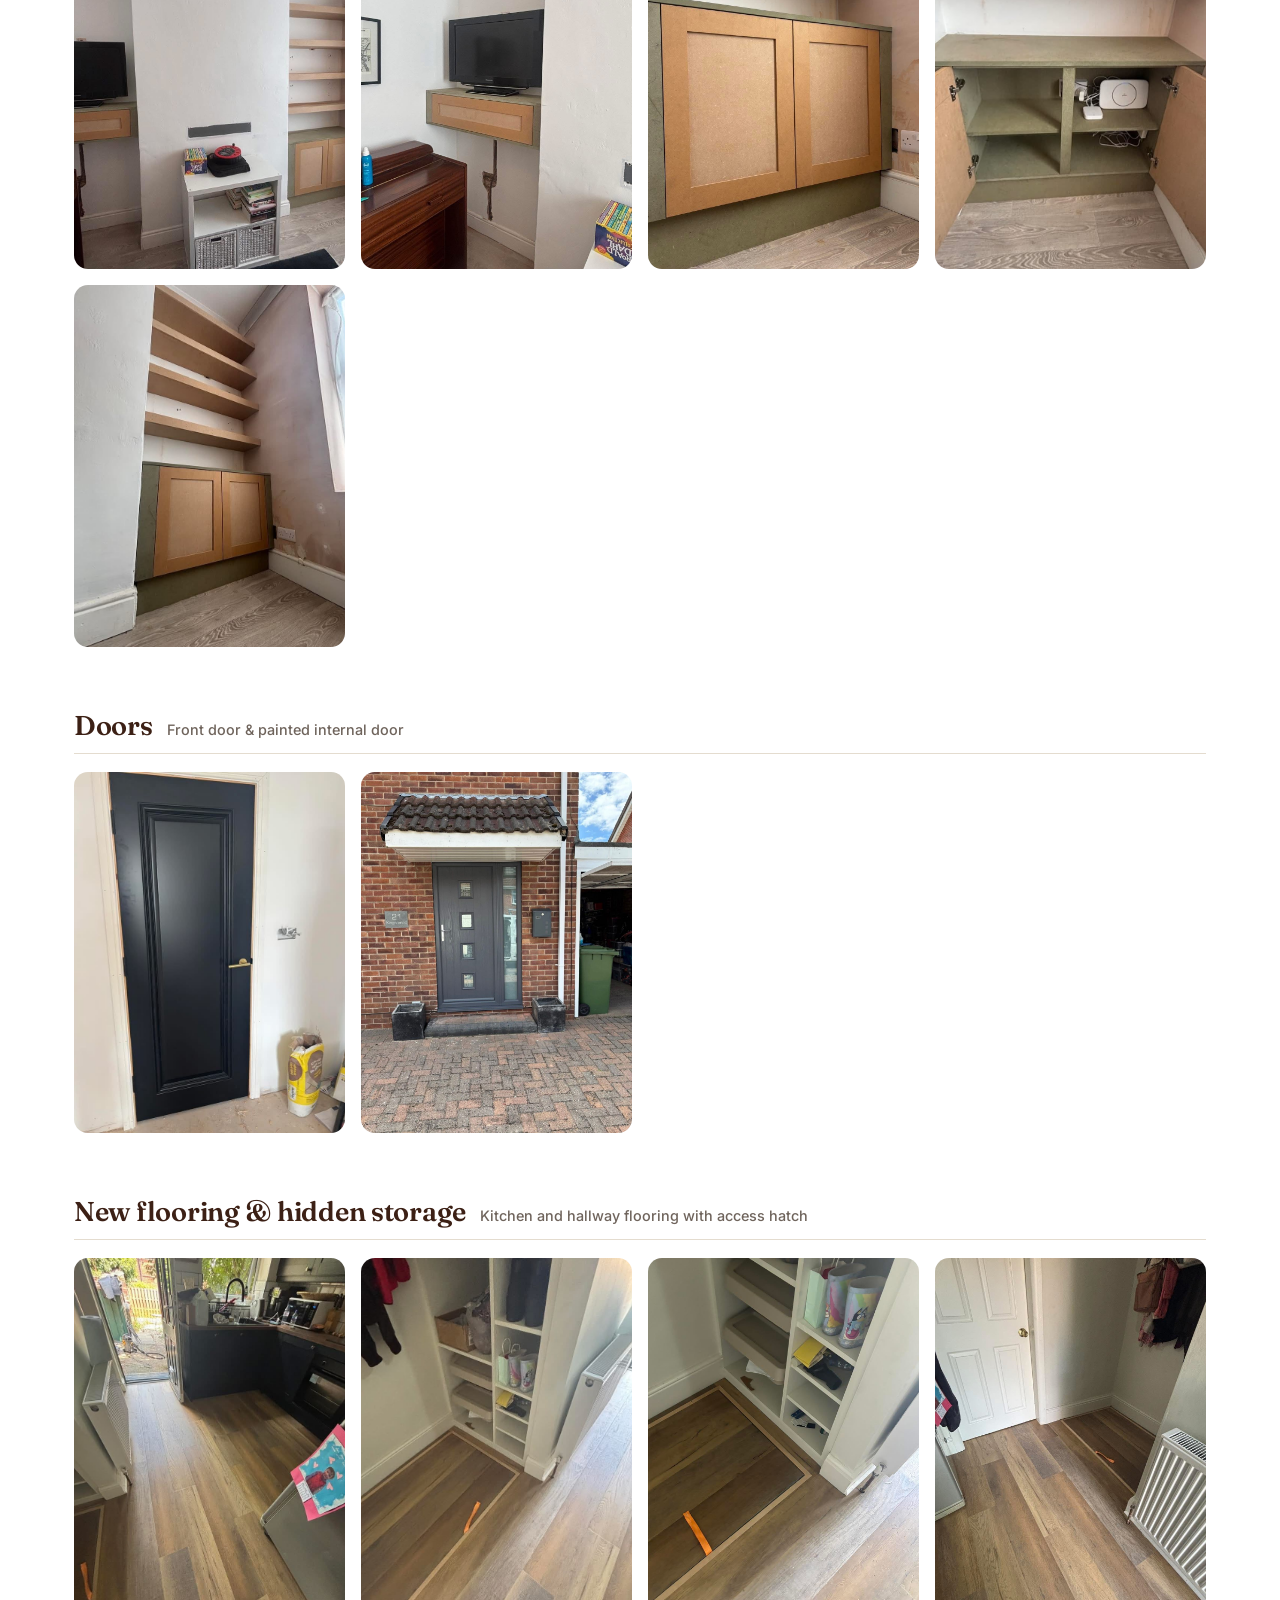
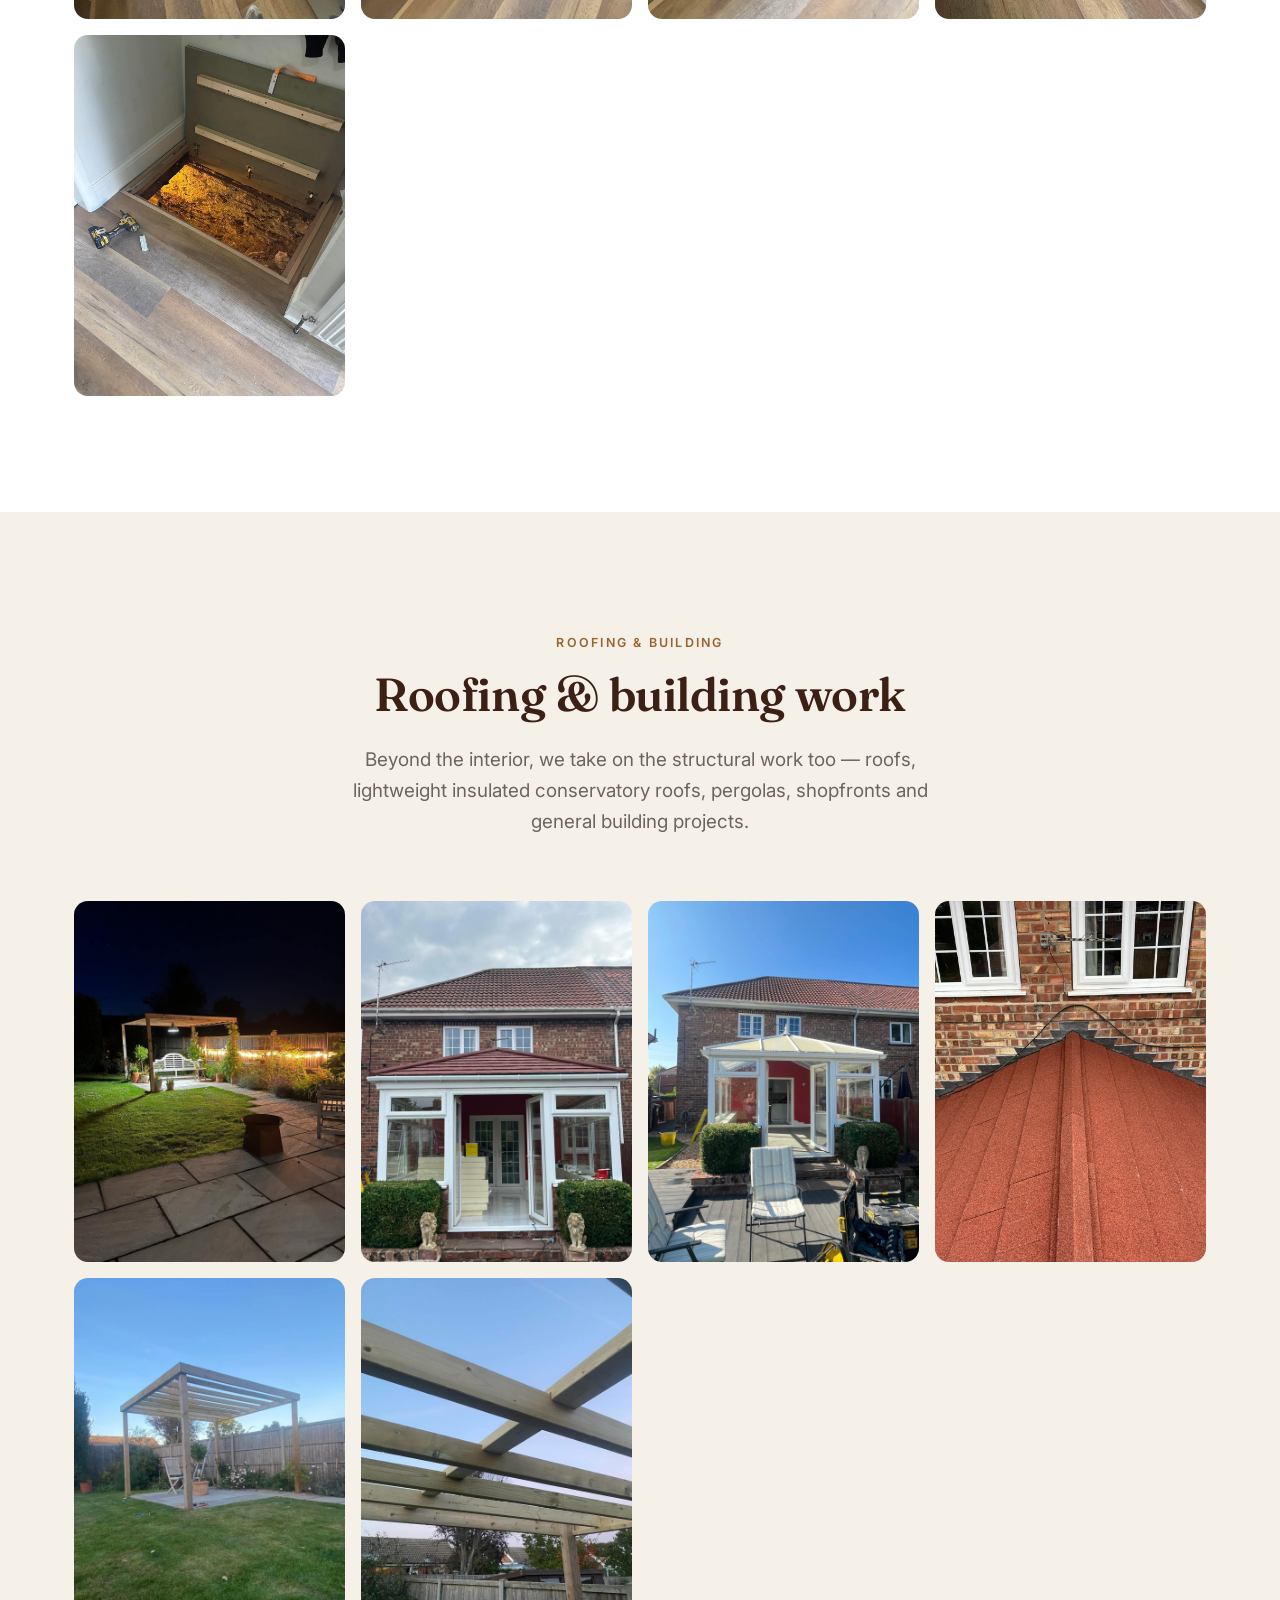
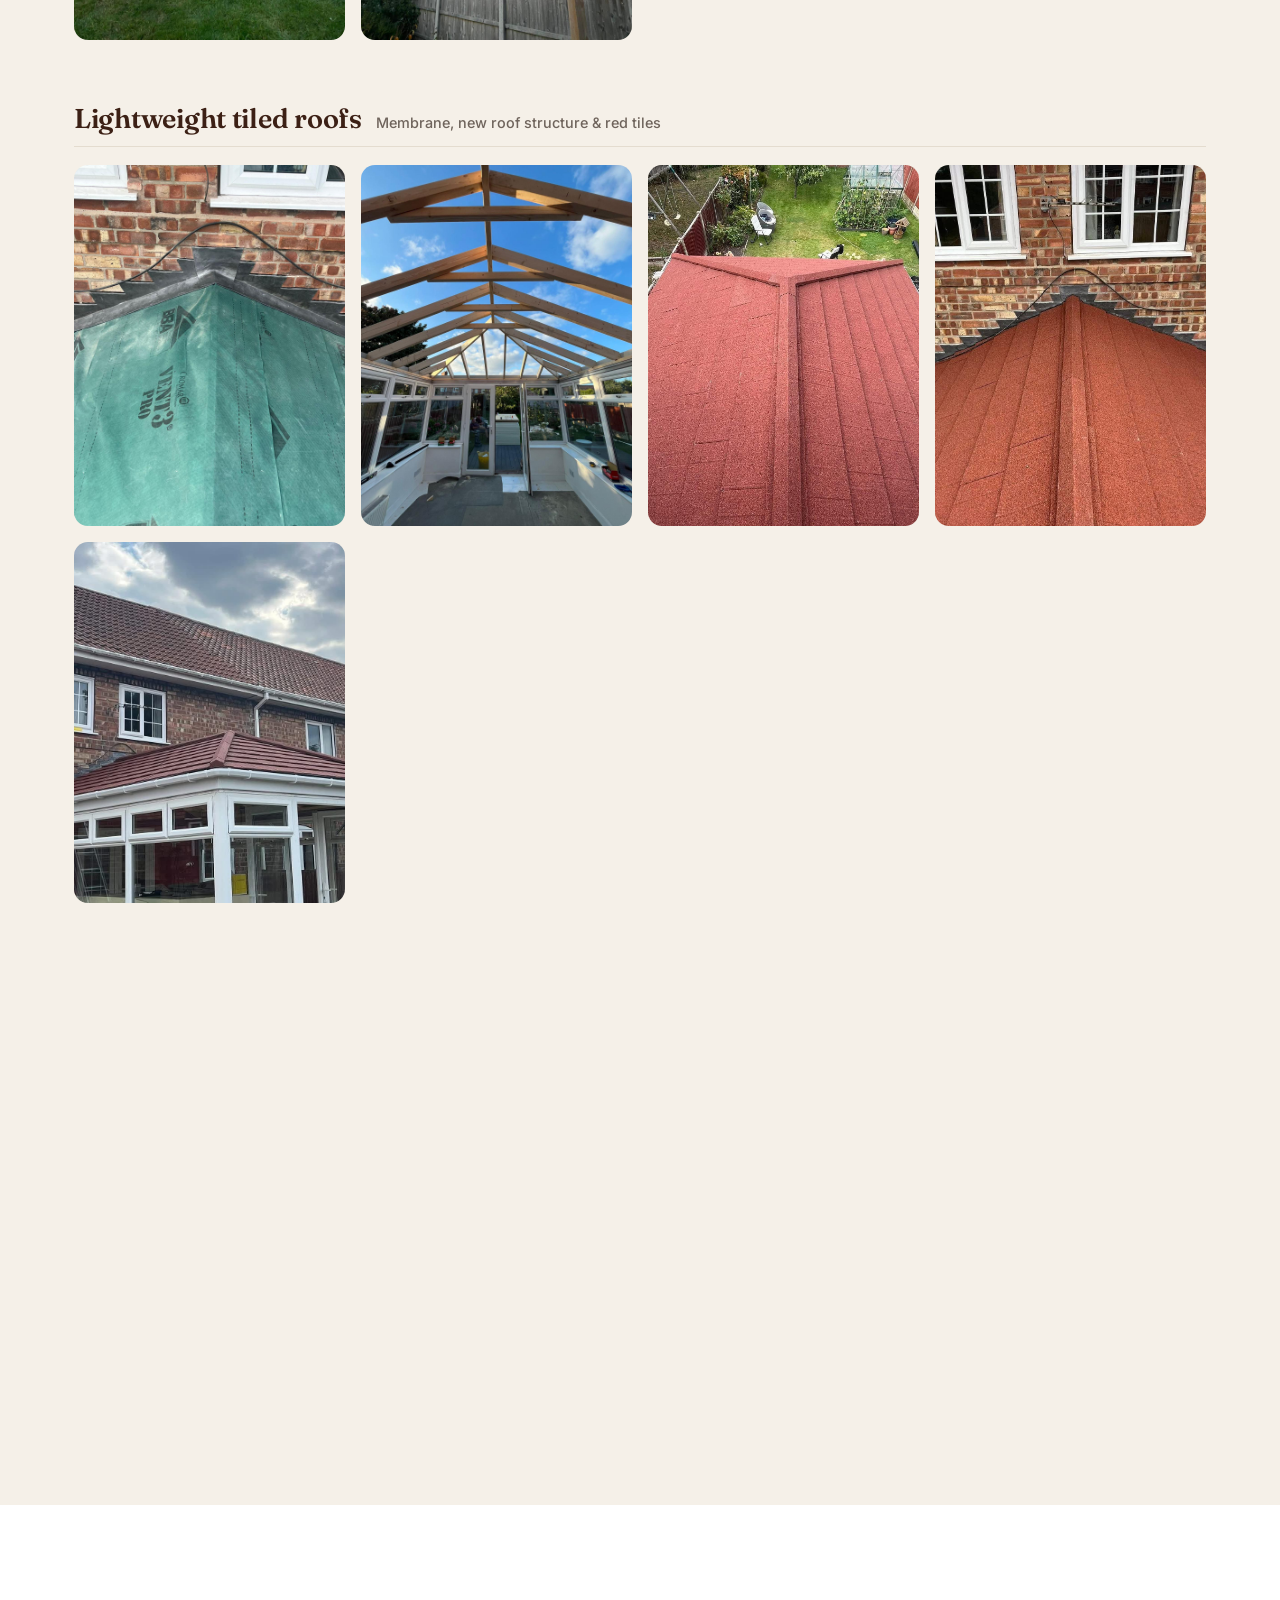
==== commit ce81226c: "Compact follow band with brand buttons; favicon from logo; drop contact form, add email button; supp" ====
--- a/index.html
+++ b/index.html
@@ -4,8 +4,10 @@
   <meta charset="UTF-8">
   <meta name="viewport" content="width=device-width, initial-scale=1.0">
   <title>Lyons Bespoke | Kitchens, Bathrooms &amp; Joinery — Retford &amp; the Midlands</title>
-  <meta name="description" content="Lyons Bespoke — reliable local craftsmen for fitted kitchens, bathrooms, joinery, roofing and building across the Midlands and South Yorkshire. Building the future, restoring the past. Free quotes.">
-  <link rel="icon" href="favicon.svg" type="image/svg+xml">
+  <meta name="description" content="Lyons Bespoke — reliable local craftsmanship for fitted kitchens, bathrooms, joinery, roofing and building across the Midlands and South Yorkshire. Free quotes.">
+  <link rel="icon" href="favicon.ico" sizes="any">
+  <link rel="icon" href="favicon-32.png" type="image/png" sizes="32x32">
+  <link rel="apple-touch-icon" href="apple-touch-icon.png">
   <meta property="og:type" content="website">
   <meta property="og:title" content="Lyons Bespoke | Kitchens, Bathrooms &amp; Joinery">
   <meta property="og:description" content="Reliable local craftsmanship for kitchens, bathrooms and bespoke joinery across the Midlands &amp; South Yorkshire.">
@@ -69,17 +71,19 @@
       <div class="hero__inner">
         <span class="eyebrow">Kitchens · Bathrooms · Bespoke Joinery</span>
         <h1>Bespoke kitchens, bathrooms &amp; joinery, built to last.</h1>
-        <p class="hero__sub">Reliable local craftsmanship for homeowners across the Midlands &amp; South Yorkshire. Building the future, restoring the past.</p>
+        <p class="hero__sub">Reliable local craftsmanship for homeowners across the Midlands &amp; South Yorkshire.</p>
         <div class="hero__actions">
           <a href="#contact" class="btn btn--oak">Request a Free Quote</a>
           <a href="#kitchens" class="btn btn--outline-light">View Our Work</a>
         </div>
-        <a class="google-badge google-badge--hero" href="https://www.google.com/search?q=Lyons+Bespoke+Kitchens+and+Bathrooms+Retford" target="_blank" rel="noopener" aria-label="Rated 5 stars on Google">
-          <svg width="20" height="20" viewBox="0 0 24 24" aria-hidden="true"><path fill="#4285F4" d="M23.5 12.3c0-.8-.1-1.6-.2-2.3H12v4.5h6.5c-.3 1.5-1.1 2.8-2.4 3.6v3h3.9c2.3-2.1 3.7-5.2 3.7-8.8z"/><path fill="#34A853" d="M12 24c3.2 0 5.9-1.1 7.8-2.9l-3.9-3c-1.1.7-2.5 1.2-3.9 1.2-3 0-5.6-2-6.5-4.8H1.5v3.1C3.4 21.4 7.4 24 12 24z"/><path fill="#FBBC05" d="M5.5 14.5c-.2-.7-.4-1.4-.4-2.5s.2-1.8.4-2.5V6.4H1.5C.5 8.1 0 10 0 12s.5 3.9 1.5 5.6l4-3.1z"/><path fill="#EA4335" d="M12 4.8c1.8 0 3.4.6 4.6 1.8l3.5-3.5C17.9 1.2 15.2 0 12 0 7.4 0 3.4 2.6 1.5 6.4l4 3.1C6.4 6.7 9 4.8 12 4.8z"/></svg>
-          <span class="google-badge__stars">&#9733;&#9733;&#9733;&#9733;&#9733;</span>
-          <span>5.0 on Google</span>
+      </div>
+    </div>
+    <div class="container hero__rating">
+      <a class="google-badge google-badge--hero" href="https://www.google.com/search?q=Lyons+Bespoke+Kitchens+and+Bathrooms+Retford" target="_blank" rel="noopener" aria-label="Rated 5 stars on Google">
+        <svg width="20" height="20" viewBox="0 0 24 24" aria-hidden="true"><path fill="#4285F4" d="M23.5 12.3c0-.8-.1-1.6-.2-2.3H12v4.5h6.5c-.3 1.5-1.1 2.8-2.4 3.6v3h3.9c2.3-2.1 3.7-5.2 3.7-8.8z"/><path fill="#34A853" d="M12 24c3.2 0 5.9-1.1 7.8-2.9l-3.9-3c-1.1.7-2.5 1.2-3.9 1.2-3 0-5.6-2-6.5-4.8H1.5v3.1C3.4 21.4 7.4 24 12 24z"/><path fill="#FBBC05" d="M5.5 14.5c-.2-.7-.4-1.4-.4-2.5s.2-1.8.4-2.5V6.4H1.5C.5 8.1 0 10 0 12s.5 3.9 1.5 5.6l4-3.1z"/><path fill="#EA4335" d="M12 4.8c1.8 0 3.4.6 4.6 1.8l3.5-3.5C17.9 1.2 15.2 0 12 0 7.4 0 3.4 2.6 1.5 6.4l4 3.1C6.4 6.7 9 4.8 12 4.8z"/></svg>
+        <span class="google-badge__stars">&#9733;&#9733;&#9733;&#9733;&#9733;</span>
+        <span>5.0 on Google</span>
         </a>
-      </div>
     </div>
     <div class="container">
       <div class="hero__strip">
@@ -92,42 +96,20 @@
   </section>
 
   <!-- ============ SOCIAL ============ -->
-  <section class="section section--cream" id="social" data-spy>
-    <div class="container">
-      <div class="section-head center reveal">
-        <span class="eyebrow">Follow Us</span>
+  <section class="section section--cream section--tight" id="social" data-spy>
+    <div class="container">
+      <div class="section-head section-head--tight center reveal">
+        <span class="eyebrow">Follow us on socials</span>
         <h2>Our latest work</h2>
-        <p class="lead">Recent projects, progress shots and finished results on Instagram and Facebook.</p>
         <div class="social-follow">
-          <a href="https://www.instagram.com/lyonsbespoke/" class="btn btn--primary" target="_blank" rel="noopener"><svg viewBox="0 0 24 24" fill="none" stroke="currentColor" stroke-width="1.8" aria-hidden="true"><rect x="3" y="3" width="18" height="18" rx="5"/><circle cx="12" cy="12" r="4"/><circle cx="17.5" cy="6.5" r="1" fill="currentColor" stroke="none"/></svg> @lyonsbespoke</a>
-          <a href="https://www.facebook.com/61568991250123" class="btn btn--ghost" target="_blank" rel="noopener"><svg viewBox="0 0 24 24" fill="currentColor" aria-hidden="true"><path d="M22 12a10 10 0 1 0-11.6 9.9v-7H7.9V12h2.5V9.8c0-2.5 1.5-3.9 3.8-3.9 1.1 0 2.2.2 2.2.2v2.5h-1.2c-1.2 0-1.6.8-1.6 1.6V12h2.7l-.4 2.9h-2.3v7A10 10 0 0 0 22 12z"/></svg> Lyons Bespoke</a>
+          <a href="https://www.instagram.com/lyonsbespoke/" class="btn btn--insta" target="_blank" rel="noopener"><svg viewBox="0 0 24 24" fill="none" stroke="currentColor" stroke-width="1.8" aria-hidden="true"><rect x="3" y="3" width="18" height="18" rx="5"/><circle cx="12" cy="12" r="4"/><circle cx="17.5" cy="6.5" r="1" fill="currentColor" stroke="none"/></svg> Follow us on Instagram</a>
+          <a href="https://www.facebook.com/61568991250123" class="btn btn--facebook" target="_blank" rel="noopener"><svg viewBox="0 0 24 24" fill="currentColor" aria-hidden="true"><path d="M22 12a10 10 0 1 0-11.6 9.9v-7H7.9V12h2.5V9.8c0-2.5 1.5-3.9 3.8-3.9 1.1 0 2.2.2 2.2.2v2.5h-1.2c-1.2 0-1.6.8-1.6 1.6V12h2.7l-.4 2.9h-2.3v7A10 10 0 0 0 22 12z"/></svg> Follow us on Facebook</a>
         </div>
       </div>
 
       <!-- Instagram: latest 5 posts. Set beholdFeedUrl in main.js (see README). -->
-      <div class="feed-label reveal"><svg viewBox="0 0 24 24" fill="none" stroke="currentColor" stroke-width="1.8" aria-hidden="true"><rect x="3" y="3" width="18" height="18" rx="5"/><circle cx="12" cy="12" r="4"/><circle cx="17.5" cy="6.5" r="1" fill="currentColor" stroke="none"/></svg><span>Instagram</span></div>
-      <div class="ig-strip" data-instagram>
-        <a class="ig-empty" href="https://www.instagram.com/lyonsbespoke/" target="_blank" rel="noopener">See our latest posts on Instagram @lyonsbespoke &#8594;</a>
-      </div>
-
-      <!-- ===================== FACEBOOK (live) =====================
-           Official Page Plugin — your real, auto-updating Facebook posts.
-           Uses the page's numeric id (61568991250123).
-           ========================================================== -->
-      <div class="fb-live reveal">
-        <div class="feed-label">
-          <svg viewBox="0 0 24 24" fill="currentColor" aria-hidden="true"><path d="M22 12a10 10 0 1 0-11.6 9.9v-7H7.9V12h2.5V9.8c0-2.5 1.5-3.9 3.8-3.9 1.1 0 2.2.2 2.2.2v2.5h-1.2c-1.2 0-1.6.8-1.6 1.6V12h2.7l-.4 2.9h-2.3v7A10 10 0 0 0 22 12z"/></svg>
-          <span>Facebook</span>
-          <em class="is-live">Live posts</em>
-        </div>
-        <div class="fb-embed">
-          <iframe title="Latest posts from Lyons Bespoke on Facebook"
-            src="https://www.facebook.com/plugins/page.php?href=https%3A%2F%2Fwww.facebook.com%2F61568991250123&tabs=timeline&width=500&height=680&small_header=false&adapt_container_width=true&hide_cover=false&show_facepile=true"
-            width="500" height="680" style="border:none;overflow:hidden" scrolling="no" frameborder="0"
-            allowfullscreen="true" allow="autoplay; clipboard-write; encrypted-media; picture-in-picture; web-share"
-            loading="lazy"></iframe>
-        </div>
-      </div>
+      <div class="ig-strip" data-instagram></div>
+
     </div>
   </section>
 
@@ -137,13 +119,13 @@
       <div class="section-head center reveal">
         <span class="eyebrow">Our Services</span>
         <h2>Everything for your home, under one trusted roof</h2>
-        <p class="lead">From a full kitchen or bathroom to fitted joinery, tiling and building work — one skilled team, one point of contact, start to finish.</p>
+        <p class="lead">From a full kitchen or bathroom to fitted joinery, tiling and building work — one skilled tradesman, one point of contact, start to finish.</p>
       </div>
       <div class="grid grid--services">
         <div class="svc reveal">
           <span class="svc__icon" aria-hidden="true"><svg viewBox="0 0 24 24" fill="none" stroke="currentColor" stroke-width="1.7"><path d="M3 21V8l9-5 9 5v13"/><path d="M3 12h18M9 12v9M15 12v9"/></svg></span>
           <h3>Kitchens</h3>
-          <p>Bespoke fitted kitchens, from rip-out to a flawless final finish.</p>
+          <p>Bespoke fitted kitchens, from rip-out to a flawless final finish — from Wren, Howdens and all the main suppliers.</p>
         </div>
         <div class="svc reveal">
           <span class="svc__icon" aria-hidden="true"><svg viewBox="0 0 24 24" fill="none" stroke="currentColor" stroke-width="1.7"><path d="M4 12V6a2 2 0 0 1 4 0v1"/><path d="M2 12h20v2a5 5 0 0 1-5 5H7a5 5 0 0 1-5-5z"/><path d="M6 19l-1 2M18 19l1 2"/></svg></span>
@@ -194,7 +176,7 @@
         <div class="reveal">
           <span class="eyebrow">Why Lyons</span>
           <h2>Craftsmanship you can trust, from first visit to final clean-up</h2>
-          <p>We're a local, hands-on team who treat your home like our own. No pushy sales, no surprises — just honest advice, careful work and a finish we're proud to put our name to.</p>
+          <p>We're a local, hands-on business who treat your home like our own. No pushy sales, no surprises — just honest advice, careful work and a finish we're proud to put our name to.</p>
           <ul class="checks">
             <li>
               <svg viewBox="0 0 24 24" fill="none" stroke="currentColor" stroke-width="2"><path d="M20 6 9 17l-5-5"/></svg>
@@ -233,7 +215,7 @@
         </div>
         <div class="reveal">
           <div class="stat__num">End-to-end</div>
-          <div class="stat__label">One team, one contact</div>
+          <div class="stat__label">One person, one contact</div>
         </div>
         <div class="reveal">
           <div class="stat__num">Built to last</div>
@@ -250,6 +232,7 @@
         <span class="eyebrow">Kitchens</span>
         <h2>Bespoke fitted kitchens</h2>
         <p class="lead">From full strip-outs to the final coat of paint — kitchens fitted, tested and ready to enjoy. Every unit measured and finished with care.</p>
+        <p class="brands-note">We work with all the main kitchen suppliers, including <strong>Wren</strong>, <strong>Howdens</strong> and more.</p>
       </div>
       <div class="masonry reveal">
         <button class="tile" data-lightbox data-full="assets/img/kitchens/kitchens-1.jpeg" data-cap="Fitted &amp; ready to enjoy">
@@ -591,22 +574,22 @@
           <img src="assets/img/roofing/roofing-5.jpeg" alt="Timber pergola frame constructed in a garden" loading="lazy">
           <span class="tile__cap">Pergola frame</span>
         </button>
+        <button class="tile" data-lightbox data-full="assets/img/roofing/roofing-3.jpeg" data-cap="Pergola construction">
+          <img src="assets/img/roofing/roofing-3.jpeg" alt="Close-up of timber pergola beams during construction" loading="lazy">
+          <span class="tile__cap">Pergola construction</span>
+        </button>
+      </div>
+      <div class="job reveal">
+        <h3 class="job-title">Lightweight tiled roofs<span>Membrane, new roof structure &amp; red tiles</span></h3>
+        <div class="masonry">
+        <button class="tile" data-lightbox data-full="assets/img/roofing/roofing-2.jpeg" data-cap="Membrane &amp; flashing">
+          <img src="assets/img/roofing/roofing-2.jpeg" alt="Breathable roof membrane and lead flashing installation" loading="lazy">
+          <span class="tile__cap">Membrane &amp; flashing</span>
+        </button>
         <button class="tile" data-lightbox data-full="assets/img/roofing/roofing-8.jpeg" data-cap="Conservatory roof — in build">
           <img src="assets/img/roofing/roofing-8.jpeg" alt="New timber roof structure inside a conservatory" loading="lazy">
           <span class="tile__cap">Conservatory roof — in build</span>
         </button>
-        <button class="tile" data-lightbox data-full="assets/img/roofing/roofing-3.jpeg" data-cap="Pergola construction">
-          <img src="assets/img/roofing/roofing-3.jpeg" alt="Close-up of timber pergola beams during construction" loading="lazy">
-          <span class="tile__cap">Pergola construction</span>
-        </button>
-        <button class="tile" data-lightbox data-full="assets/img/roofing/roofing-2.jpeg" data-cap="Membrane &amp; flashing">
-          <img src="assets/img/roofing/roofing-2.jpeg" alt="Breathable roof membrane and lead flashing installation" loading="lazy">
-          <span class="tile__cap">Membrane &amp; flashing</span>
-        </button>
-      </div>
-      <div class="job reveal">
-        <h3 class="job-title">Lightweight tiled roofs<span>Red tiles over a conservatory &amp; extension</span></h3>
-        <div class="masonry">
         <button class="tile" data-lightbox data-full="assets/img/jobs/tiled-roof-1.jpg" data-cap="Lightweight tiled roofs">
           <img src="assets/img/jobs/tiled-roof-1.jpg" alt="Lightweight tiled roof" loading="lazy">
           <span class="tile__cap">Lightweight tiled roofs</span>
@@ -692,9 +675,9 @@
       <div class="section-head center reveal">
         <span class="eyebrow">Get in Touch</span>
         <h2>Let's talk about your project</h2>
-        <p class="lead">Tell us what you have in mind and we'll get back to you with honest advice and a free, no-obligation quote.</p>
-      </div>
-      <div class="contact-grid">
+        <p class="lead">Message us on WhatsApp or give us a call with what you have in mind and we'll come back with honest advice and a free, no-obligation quote.</p>
+      </div>
+      <div class="contact-grid contact-grid--single">
 
         <!-- Contact details -->
         <div>
@@ -732,72 +715,8 @@
           <div style="margin-top:28px;display:flex;flex-wrap:wrap;gap:12px">
             <a href="https://wa.me/447547415968" class="btn btn--oak" target="_blank" rel="noopener">Chat on WhatsApp</a>
             <a href="tel:+447547415968" class="btn btn--ghost">Call now</a>
+            <a href="mailto:drrnlyons@gmail.com?subject=Enquiry%20from%20the%20website" class="btn btn--ghost">Get in touch by email</a>
           </div>
-        </div>
-
-        <!-- Enquiry form -->
-        <div>
-          <!--
-            ============================================================
-            TO RECEIVE FORM SUBMISSIONS BY EMAIL:
-            1. Create a free account at https://formspree.io
-            2. Create a form and copy its endpoint (looks like
-               https://formspree.io/f/abcdwxyz)
-            3. Replace YOUR_FORM_ID below with that ID.
-            Until then, the "Email us directly" button always works.
-            ============================================================
-          -->
-          <form class="form" action="https://formspree.io/f/YOUR_FORM_ID" method="POST">
-            <h2 style="font-size:1.6rem;margin-bottom:.4rem">Request a free quote</h2>
-            <p style="color:var(--muted);margin-bottom:1.5rem">Fill in a few details and we'll be in touch soon.</p>
-
-            <div class="form__row">
-              <div class="field">
-                <label for="first">First name</label>
-                <input type="text" id="first" name="First name" autocomplete="given-name" required>
-              </div>
-              <div class="field">
-                <label for="last">Last name</label>
-                <input type="text" id="last" name="Last name" autocomplete="family-name" required>
-              </div>
-            </div>
-
-            <div class="form__row">
-              <div class="field">
-                <label for="email">Email</label>
-                <input type="email" id="email" name="email" autocomplete="email" required>
-              </div>
-              <div class="field">
-                <label for="phone">Phone</label>
-                <input type="tel" id="phone" name="Phone" autocomplete="tel">
-              </div>
-            </div>
-
-            <div class="field">
-              <label for="service">What can we help with?</label>
-              <select id="service" name="Service">
-                <option value="" selected>Please choose…</option>
-                <option>Kitchen</option>
-                <option>Bathroom</option>
-                <option>Fitted wardrobes</option>
-                <option>Media wall</option>
-                <option>Windows &amp; doors</option>
-                <option>Tiling</option>
-                <option>Garage conversion</option>
-                <option>Conservatory roof</option>
-                <option>Roofing &amp; building</option>
-                <option>Something else</option>
-              </select>
-            </div>
-
-            <div class="field">
-              <label for="message">Tell us about your project</label>
-              <textarea id="message" name="Message" placeholder="A few details about what you'd like done, and roughly when…" required></textarea>
-            </div>
-
-            <button type="submit" class="btn btn--primary" style="width:100%;justify-content:center">Send Enquiry</button>
-            <p class="form__note">Prefer email? Write to us at <a href="mailto:drrnlyons@gmail.com">drrnlyons@gmail.com</a>. We aim to reply within a day or two.</p>
-          </form>
         </div>
 
       </div>
@@ -824,7 +743,7 @@
       <div class="footer-grid">
         <div class="footer-brand">
           <img class="footer-logo" src="assets/img/brand/logo-light.png" alt="Lyons Bespoke" width="310" height="105">
-          <p>Reliable kitchen fitters, bathroom fitters and joiners focused on craftsmanship, stability and trust. Building the future, restoring the past.</p>
+          <p>Reliable kitchen fitters, bathroom fitters and joiners focused on craftsmanship, stability and trust.</p>
           <div class="footer-social">
             <a href="https://www.facebook.com/people/Lyons-Bespoke-kitchens-Bathrooms/61568991250123/" target="_blank" rel="noopener" aria-label="Facebook">
               <svg viewBox="0 0 24 24" fill="currentColor"><path d="M22 12a10 10 0 1 0-11.6 9.9v-7H7.9V12h2.5V9.8c0-2.5 1.5-3.9 3.8-3.9 1.1 0 2.2.2 2.2.2v2.5h-1.2c-1.2 0-1.6.8-1.6 1.6V12h2.7l-.4 2.9h-2.3v7A10 10 0 0 0 22 12z"/></svg>
--- a/styles.css
+++ b/styles.css
@@ -297,11 +297,6 @@
 .ig-grid:empty::after { content: "Instagram posts will appear here."; color: var(--muted); grid-column: 1 / -1; text-align: center; }
 .ig-grid .instagram-media { margin: 0 !important; min-width: 0 !important; max-width: 540px !important; width: 100% !important; }
 
-/* Facebook live feed */
-.fb-live { max-width: 540px; margin: 56px auto 0; }
-.fb-embed iframe { max-width: 100%; }
-.fb-embed { border-radius: 14px; overflow: hidden; border: 1px solid var(--line); background: #fff; box-shadow: var(--shadow-sm); }
-.fb-embed iframe { width: 100%; border: 0; display: block; }
 
 /* ---------- Areas ---------- */
 .areas { display: flex; flex-wrap: wrap; gap: 12px; }
@@ -422,4 +417,24 @@
   .lightbox__prev { left: 8px; } .lightbox__next { right: 8px; }
 }
 
-.google-badge--hero { margin-top: 22px; background: rgba(255,255,255,.95); }
+.hero__rating { position: relative; z-index: 1; display: flex; justify-content: center; padding-bottom: 22px; }
+.google-badge--hero { margin-top: 0; background: rgba(255,255,255,.95); }
+
+/* Compact "Follow us" band */
+.section--tight { padding: clamp(36px, 5vw, 56px) 0; }
+.section-head--tight { margin-bottom: 0; max-width: none; }
+.section-head--tight h2 { font-size: clamp(1.6rem, 3vw, 2.1rem); margin-bottom: 1.1rem; }
+.section-head--tight .social-follow { margin-top: 0; }
+.ig-strip { margin-top: 28px; }
+.ig-strip:empty { display: none; }
+
+.contact-grid--single { grid-template-columns: 1fr; max-width: 560px; margin-inline: auto; }
+
+.brands-note { margin-top: 1rem; font-size: 1rem; color: var(--ink); background: var(--cream); display: inline-block; padding: .55em 1.2em; border-radius: 999px; }
+#bathrooms .brands-note, .section--cream .brands-note { background: #fff; }
+
+/* Brand-style social buttons */
+.btn--insta { color: #fff; background: linear-gradient(45deg, #f09433 0%, #e6683c 25%, #dc2743 50%, #cc2366 75%, #bc1888 100%); }
+.btn--insta:hover { color: #fff; filter: brightness(1.08); transform: translateY(-2px); box-shadow: var(--shadow-md); }
+.btn--facebook { color: #fff; background: #1877f2; }
+.btn--facebook:hover { color: #fff; background: #1468d8; transform: translateY(-2px); box-shadow: var(--shadow-md); }
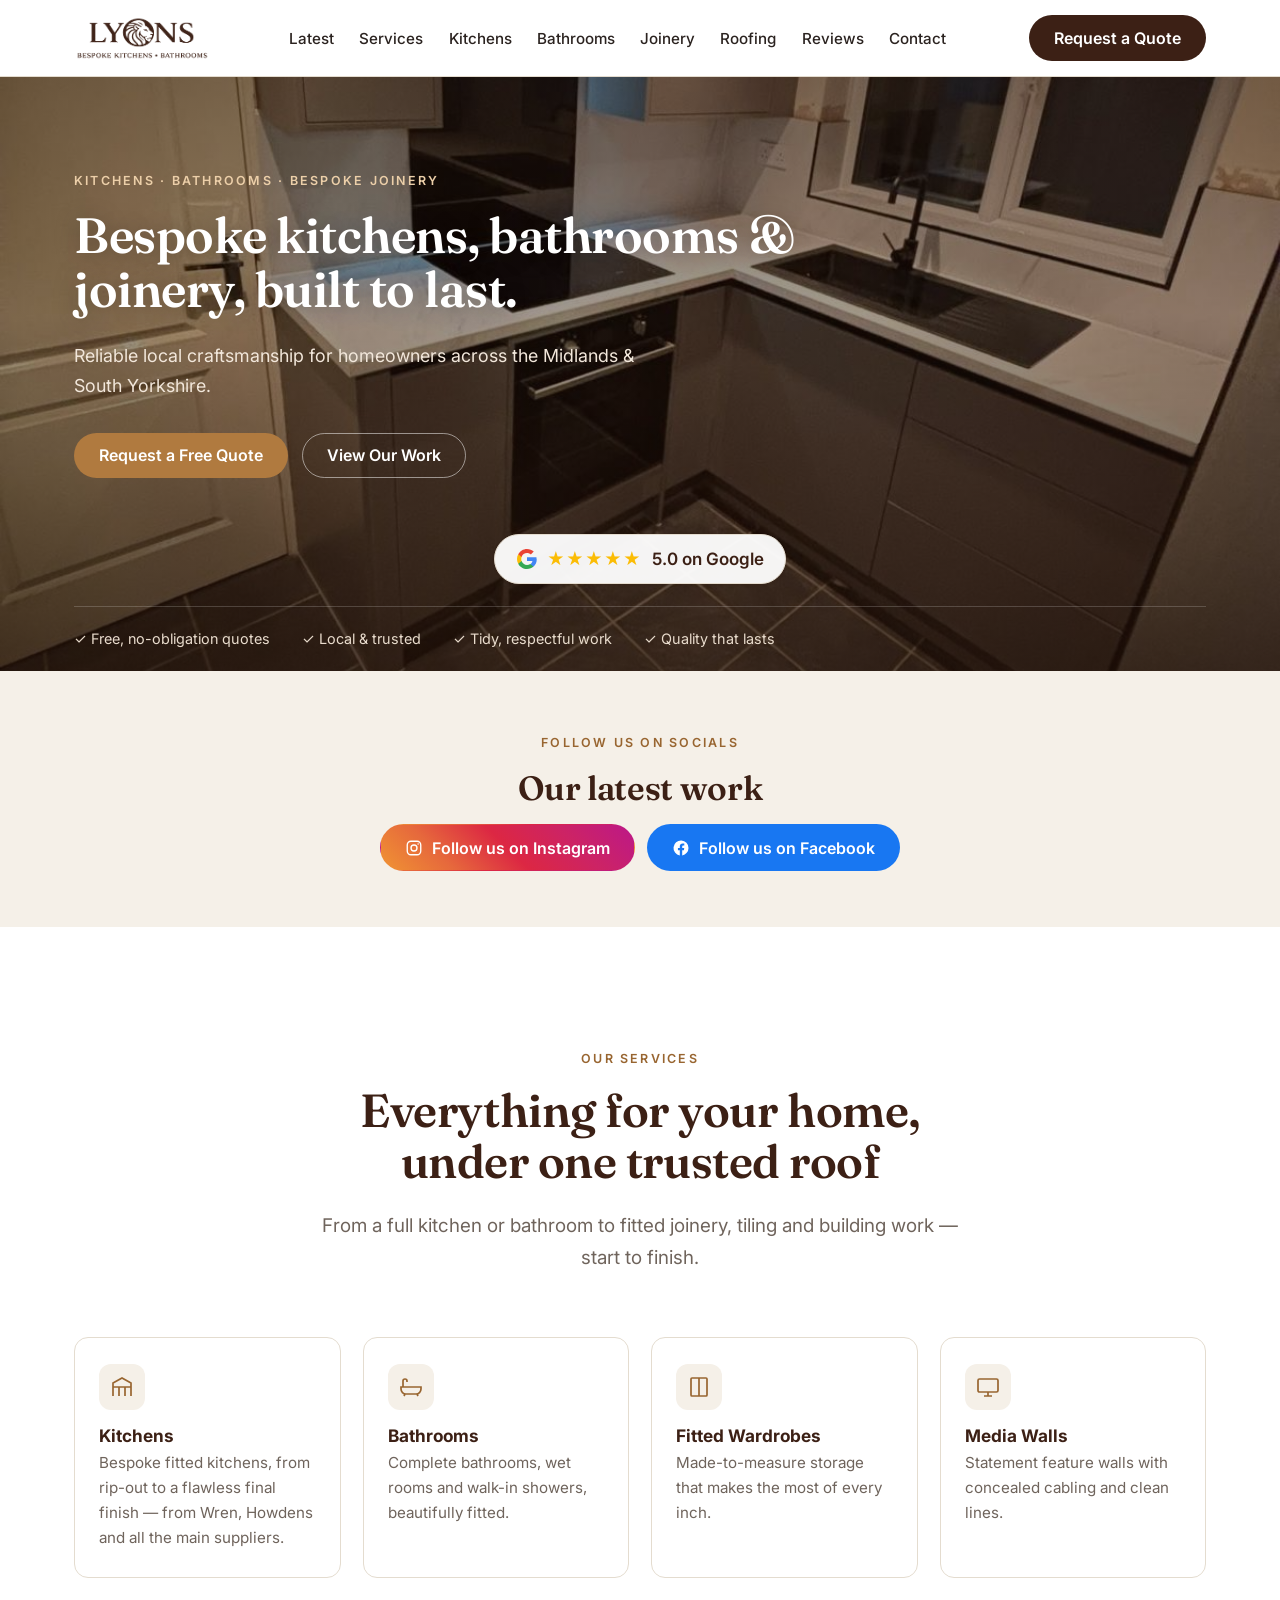
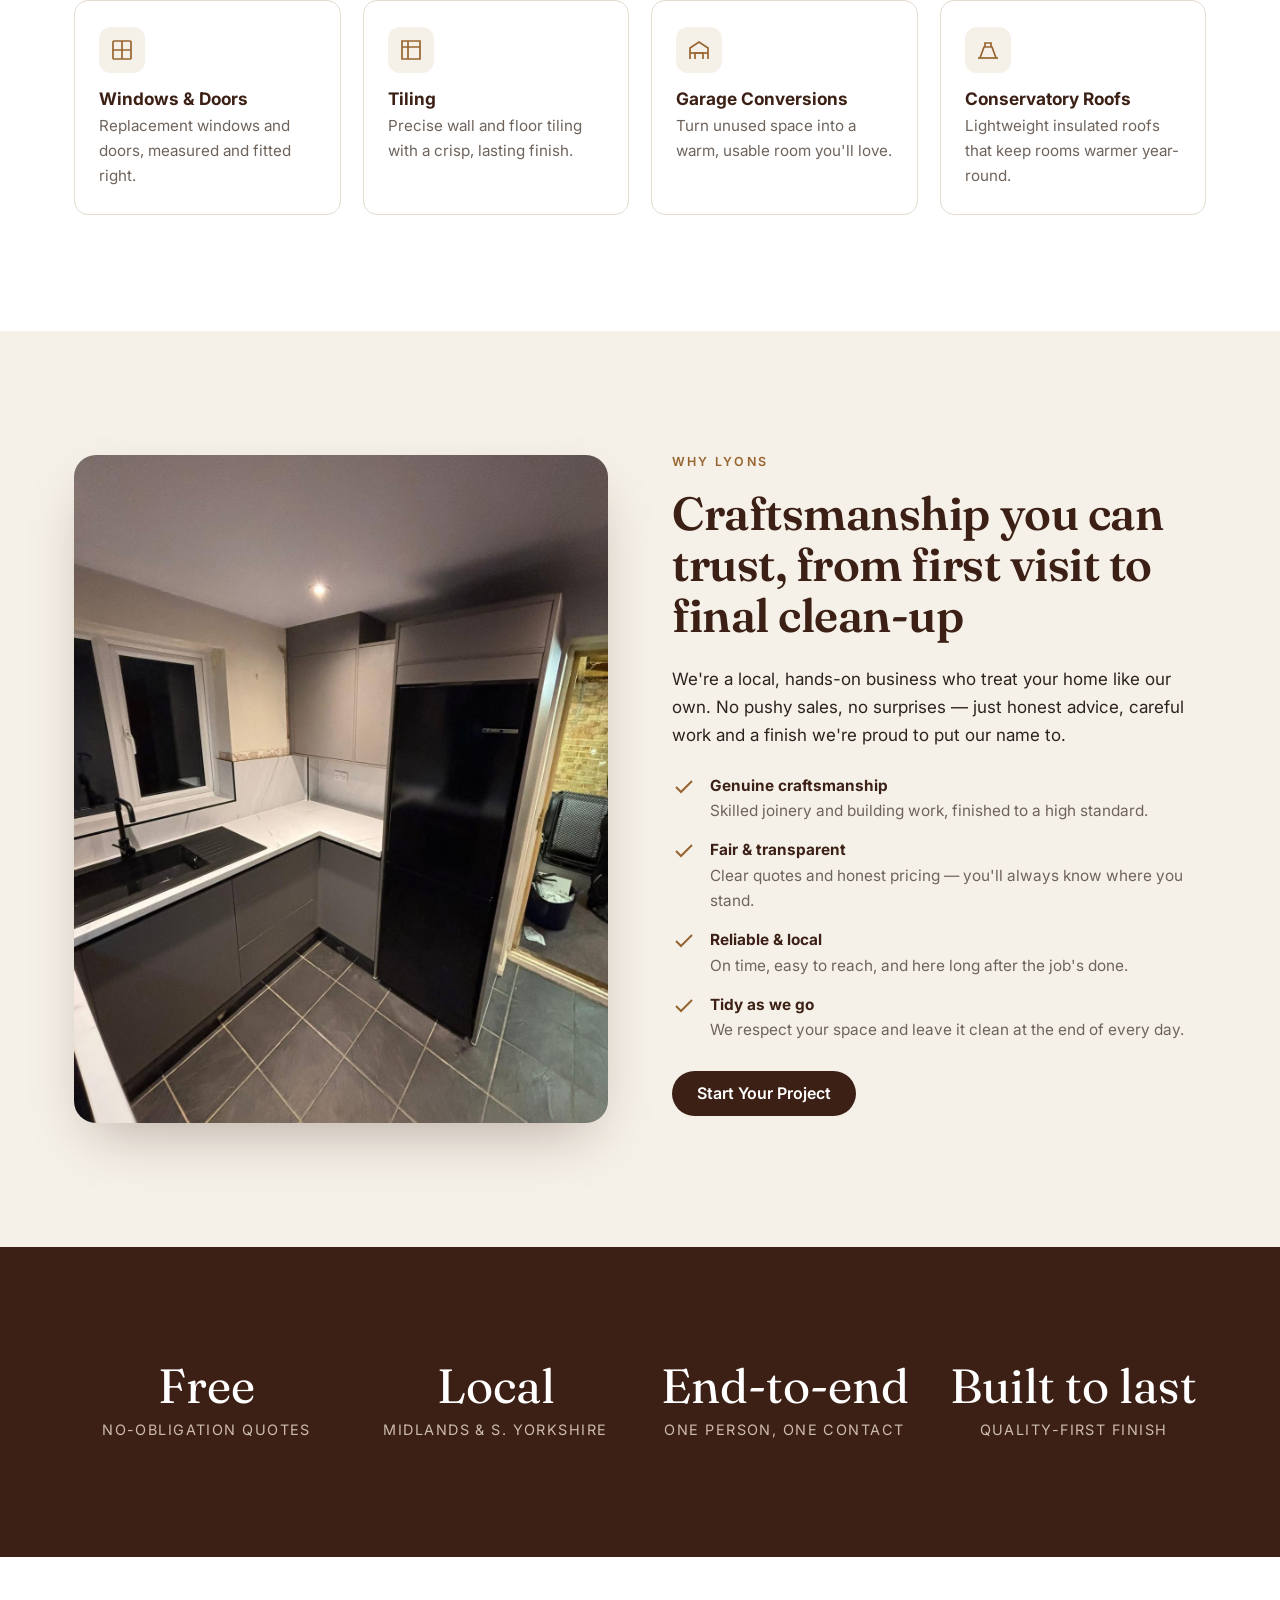
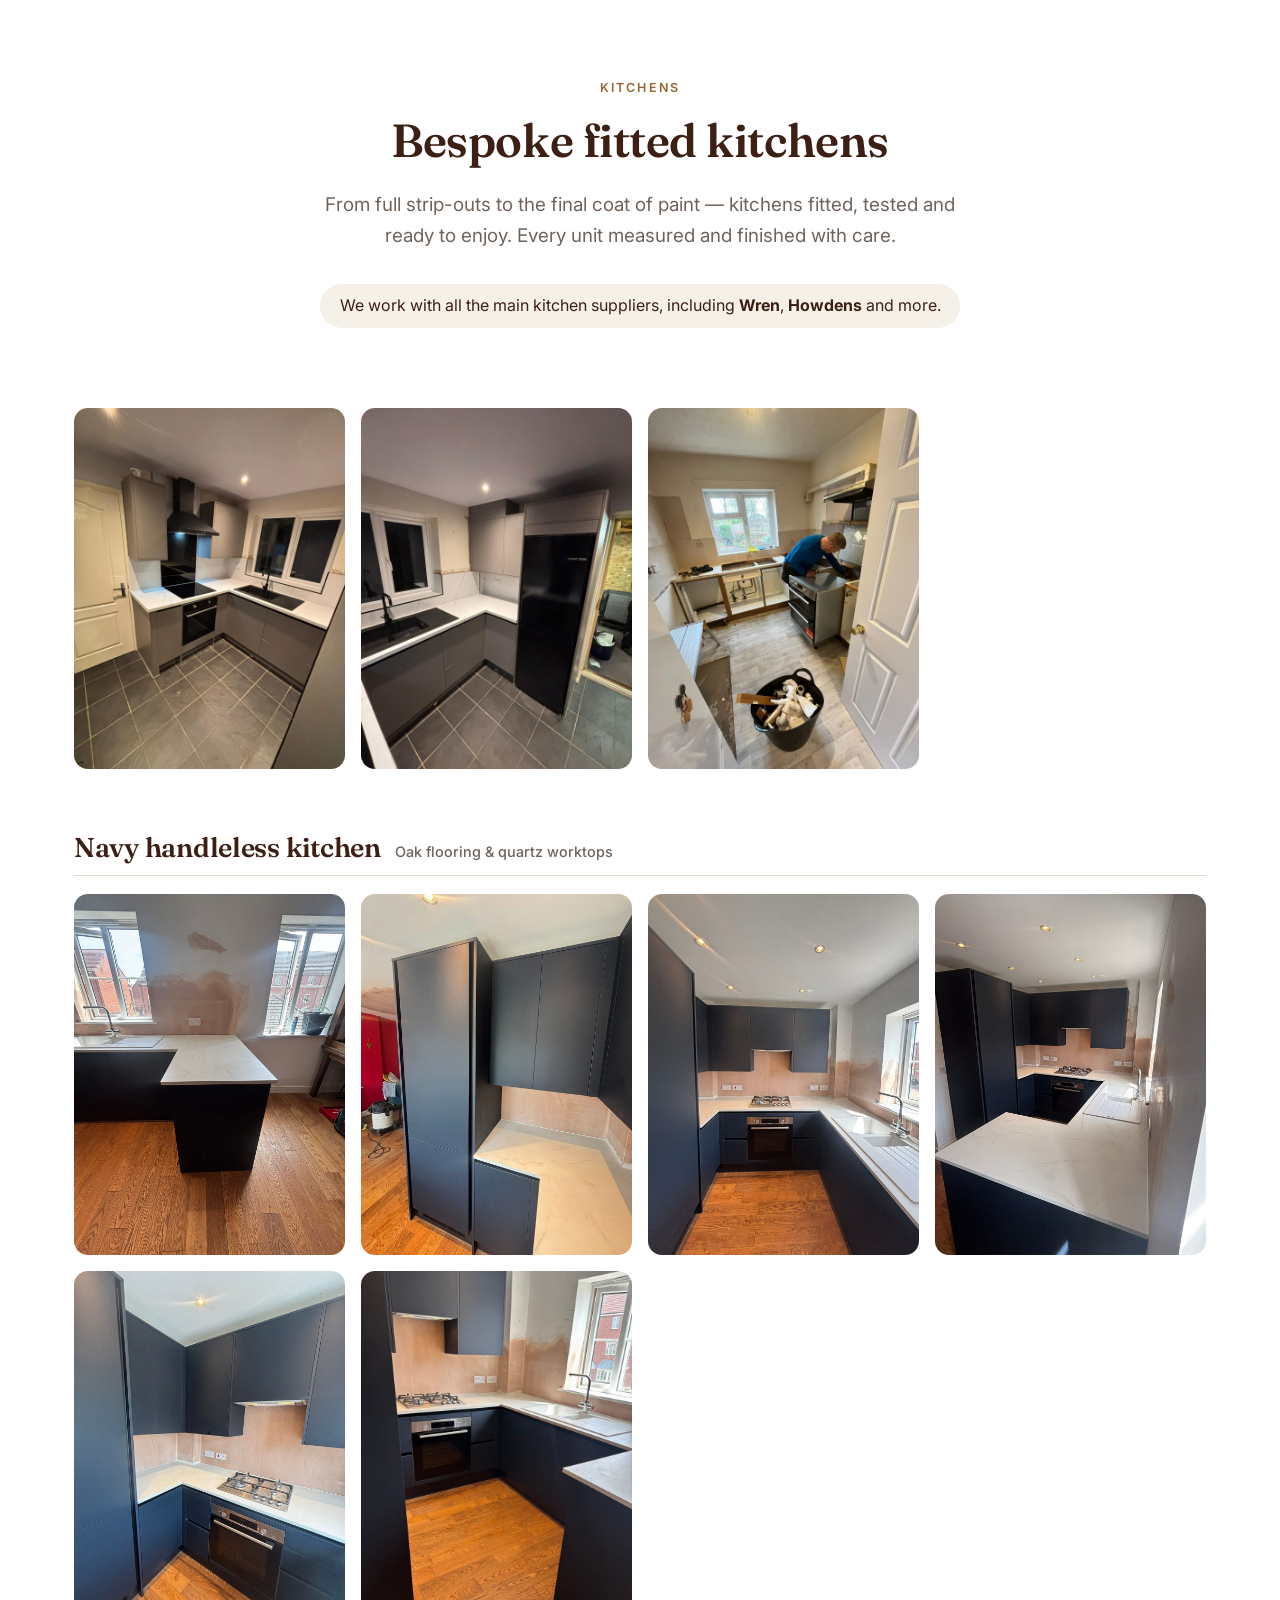
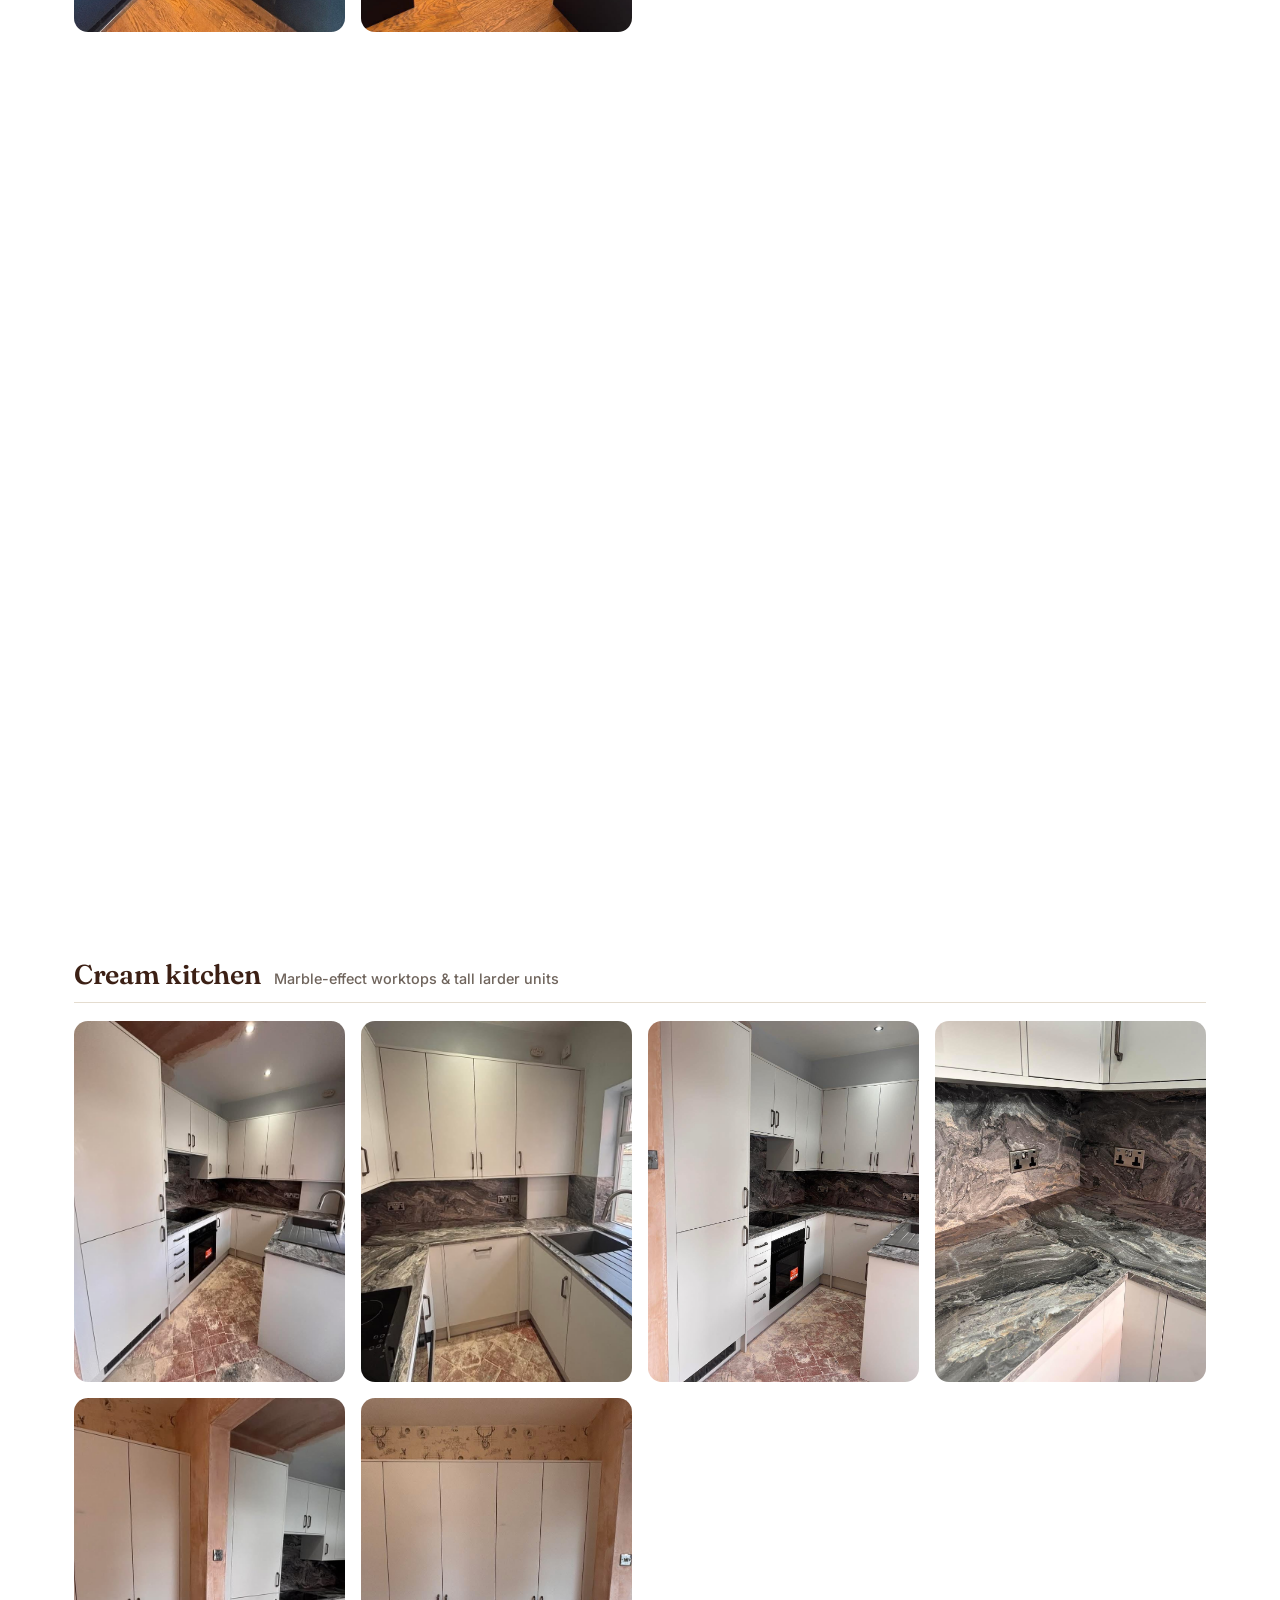
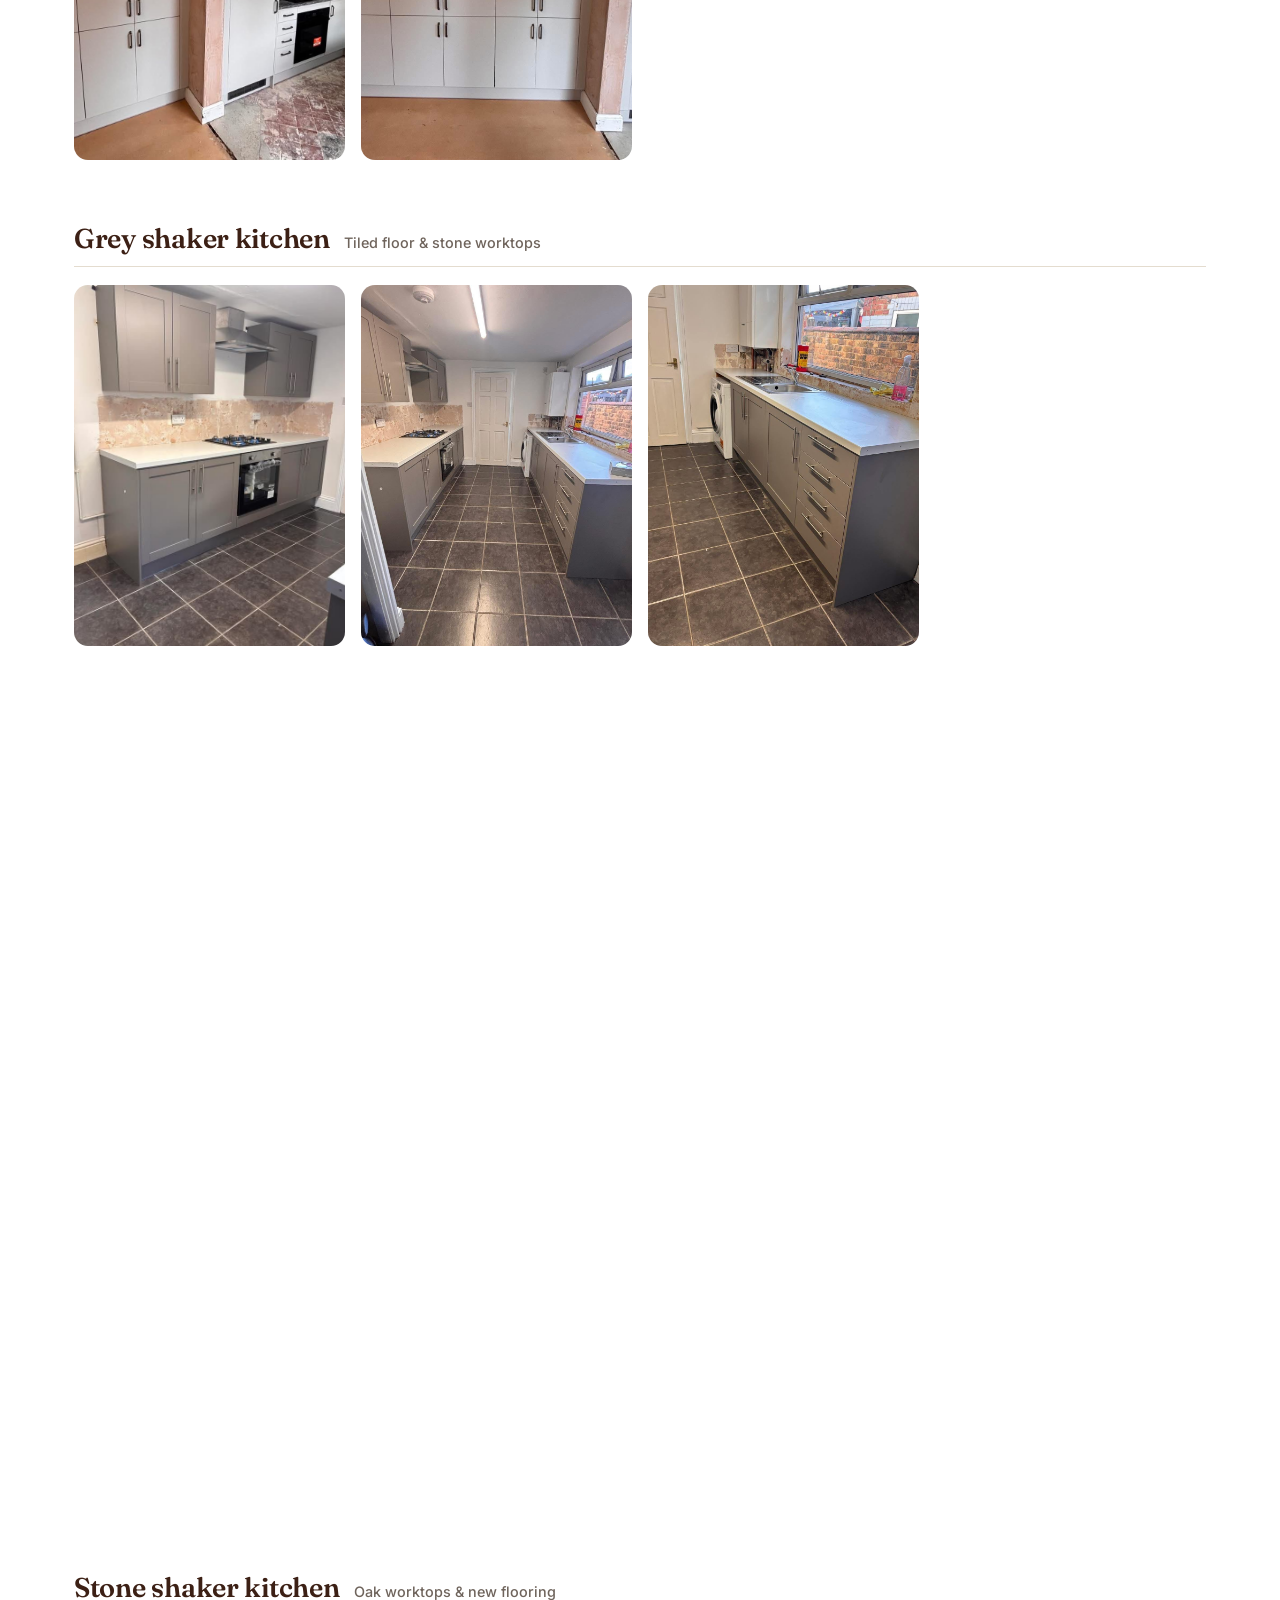
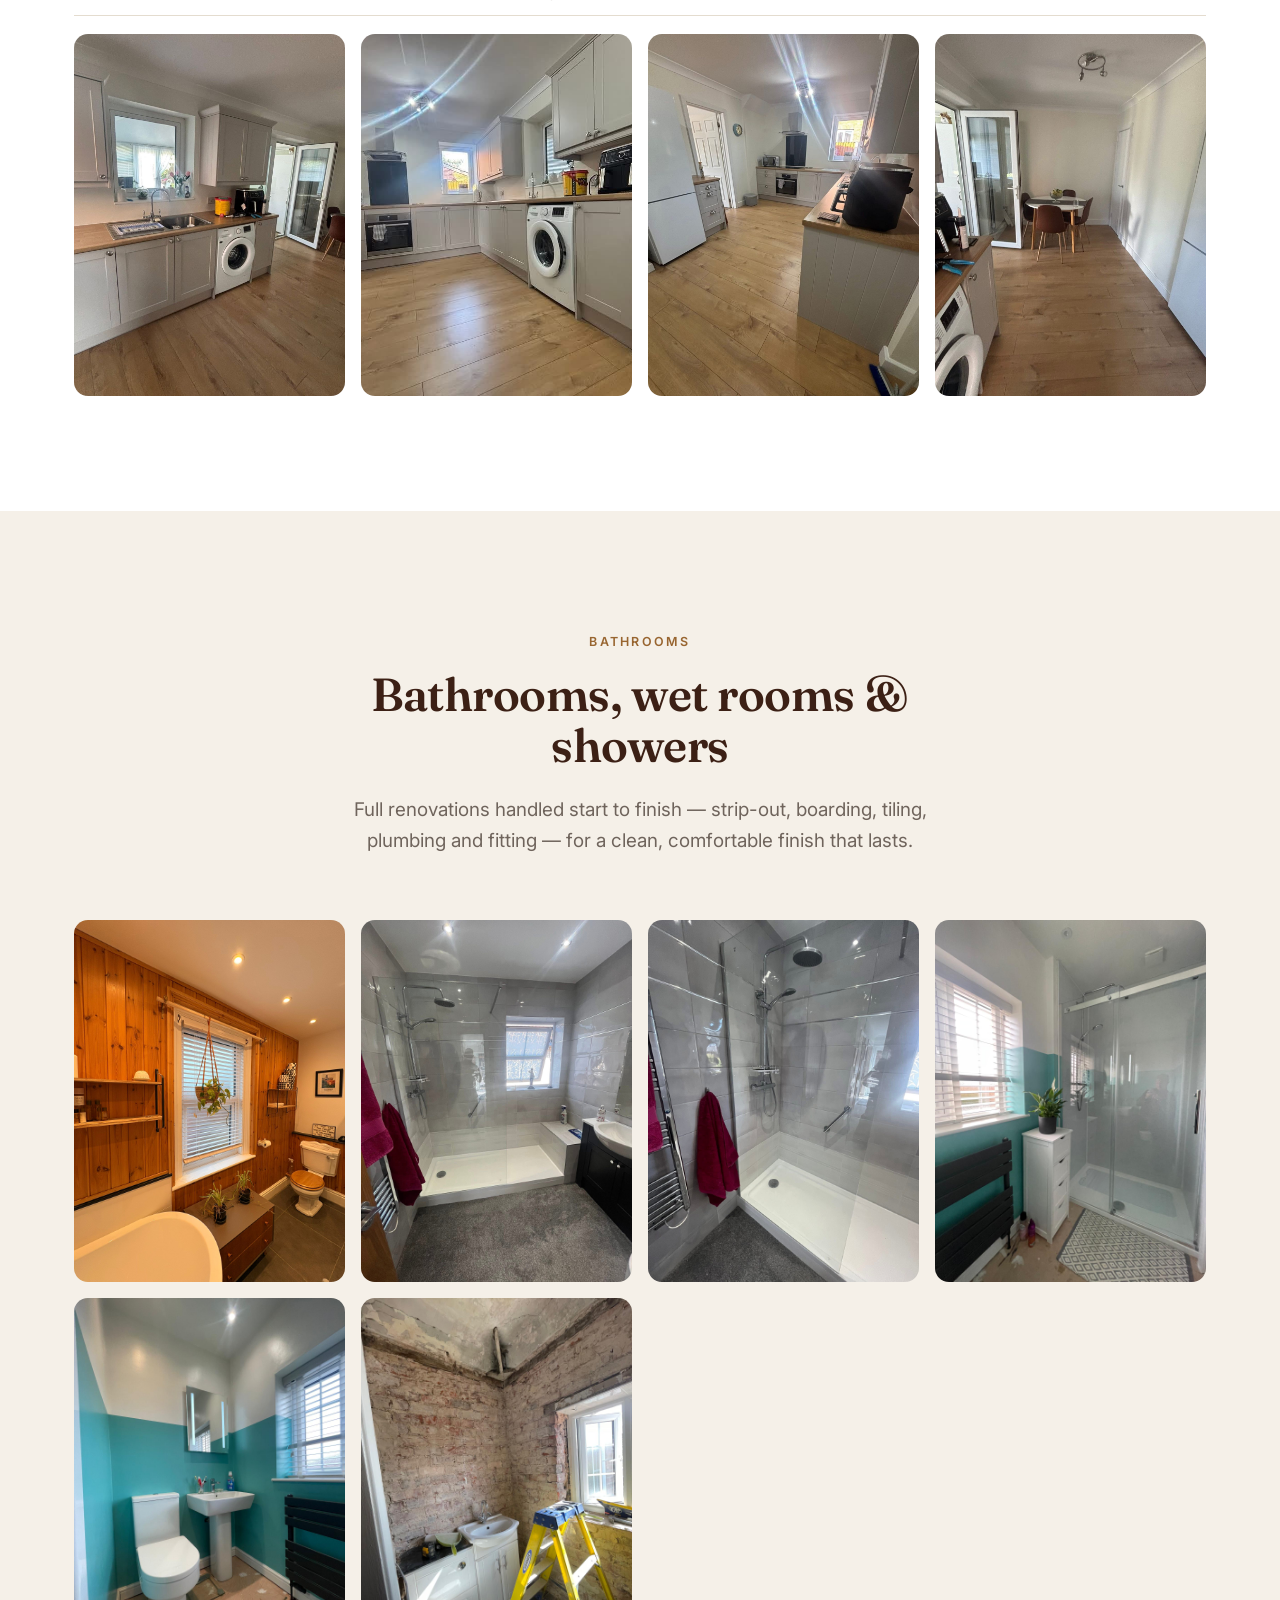
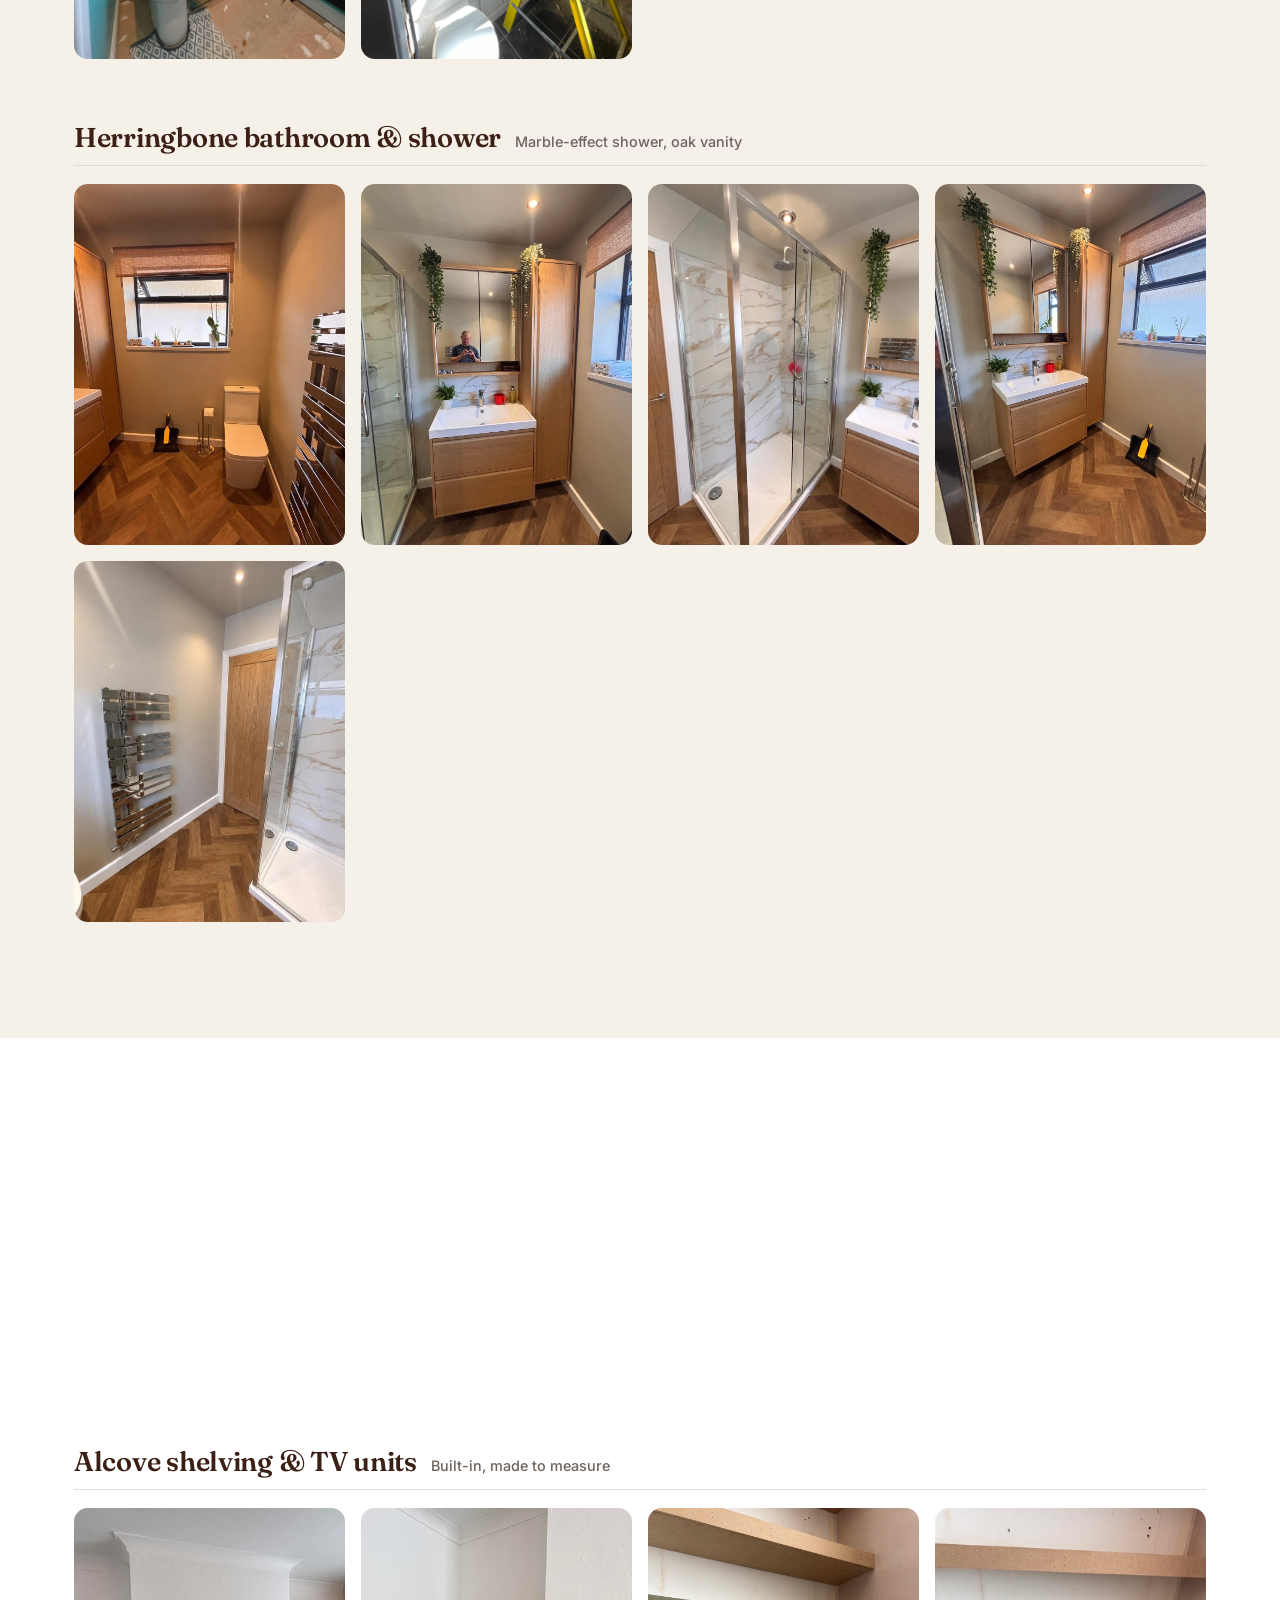
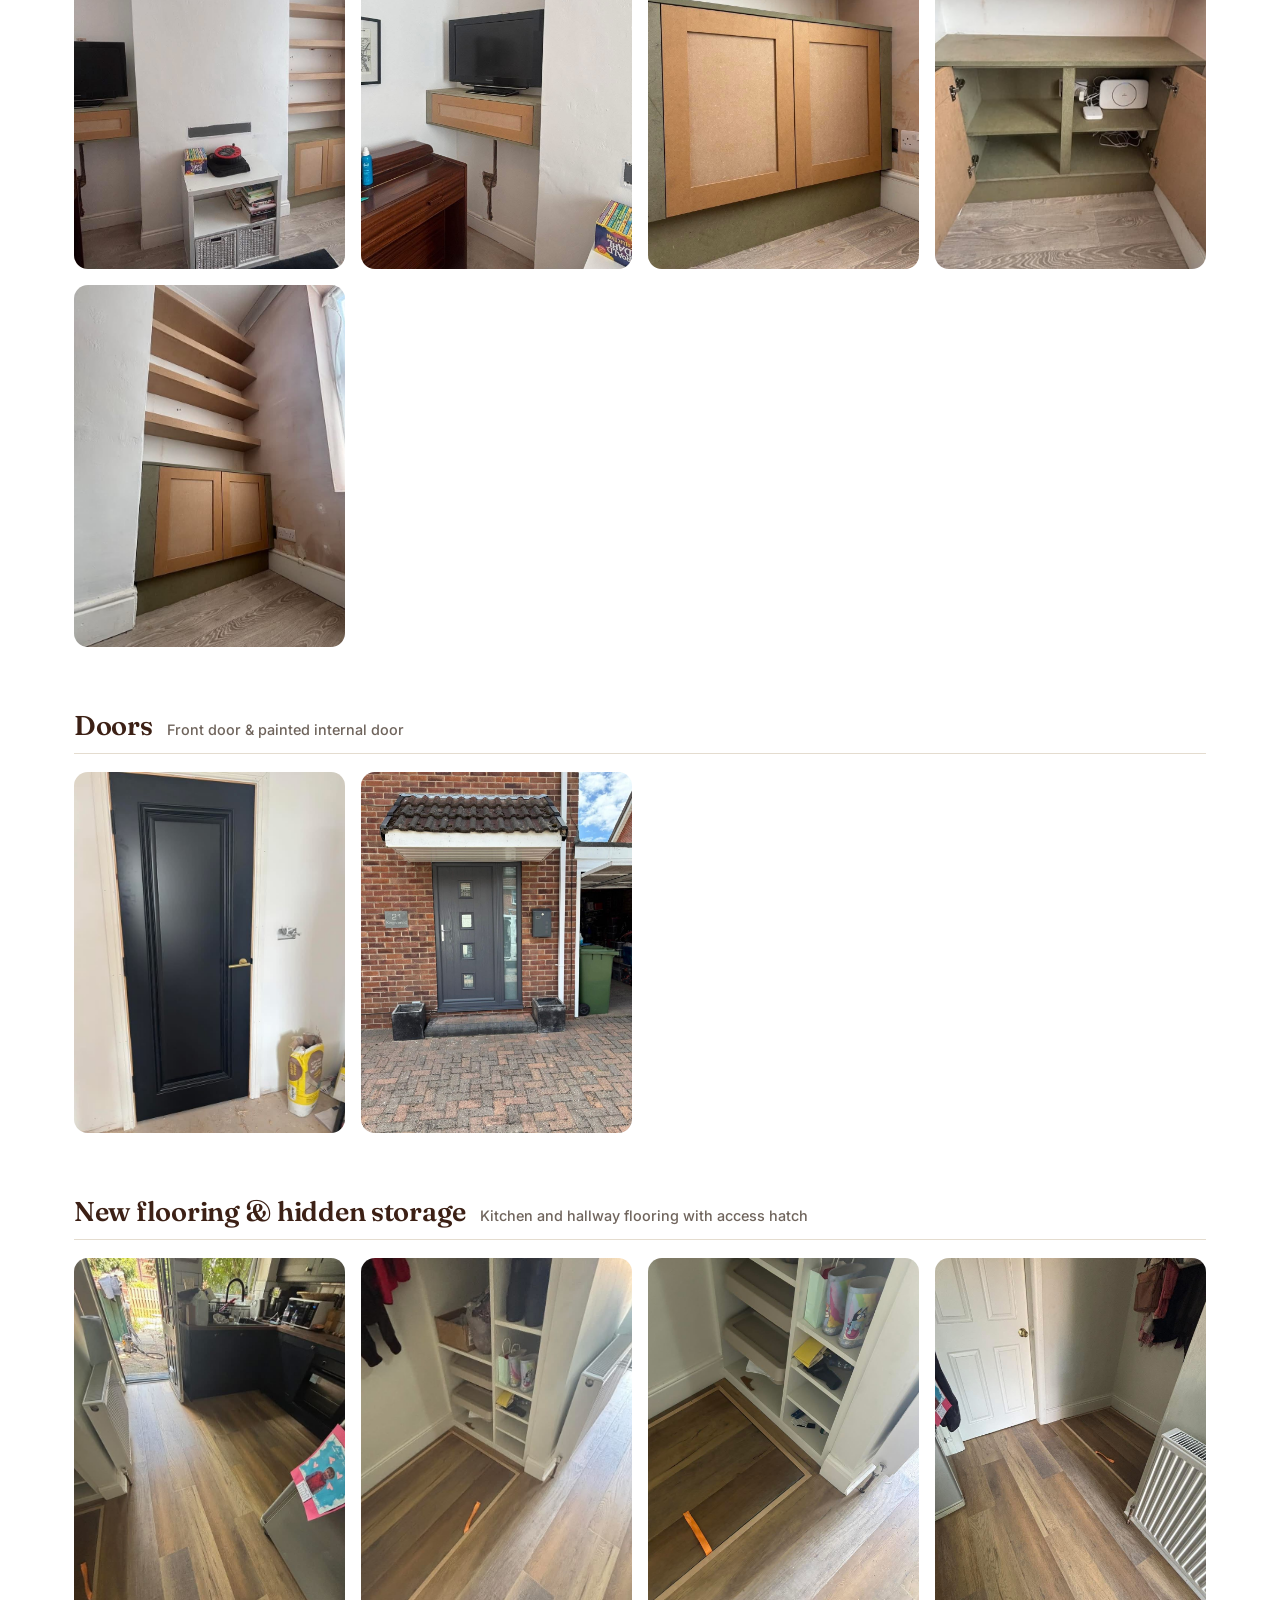
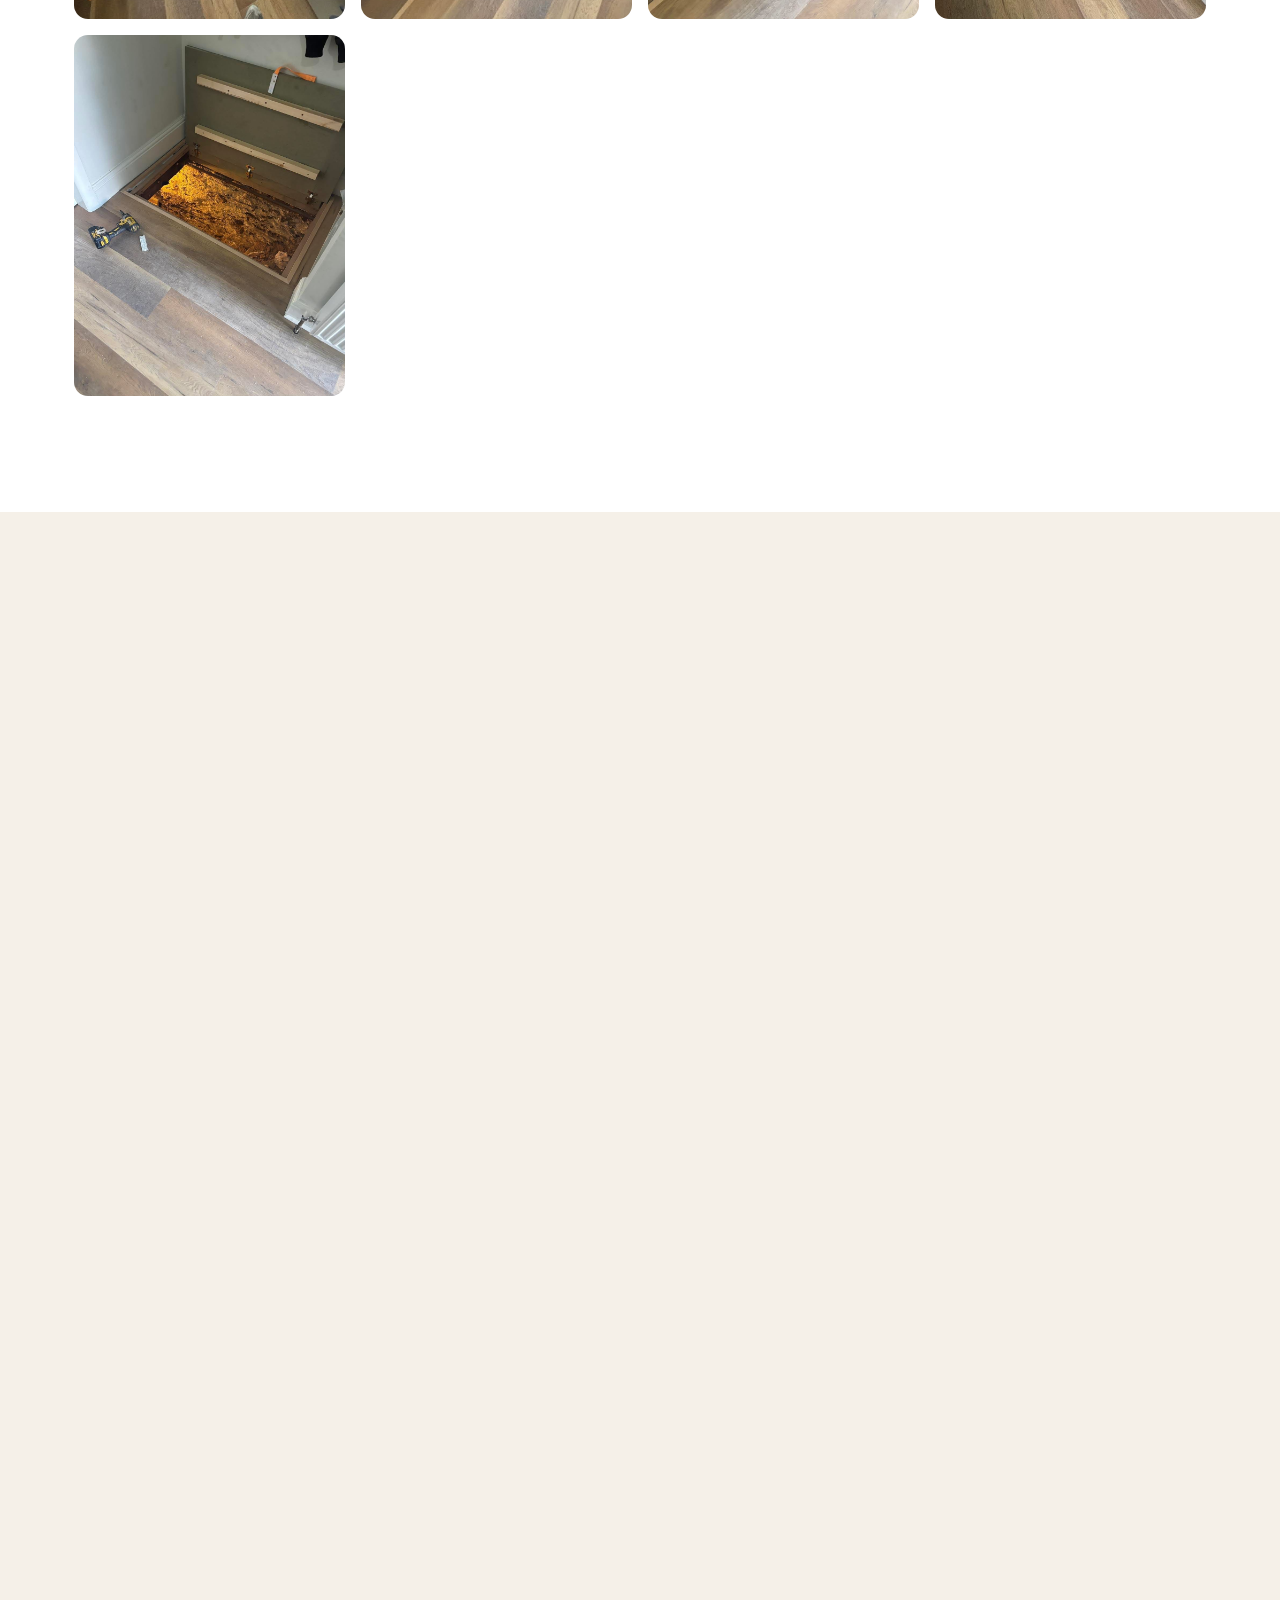
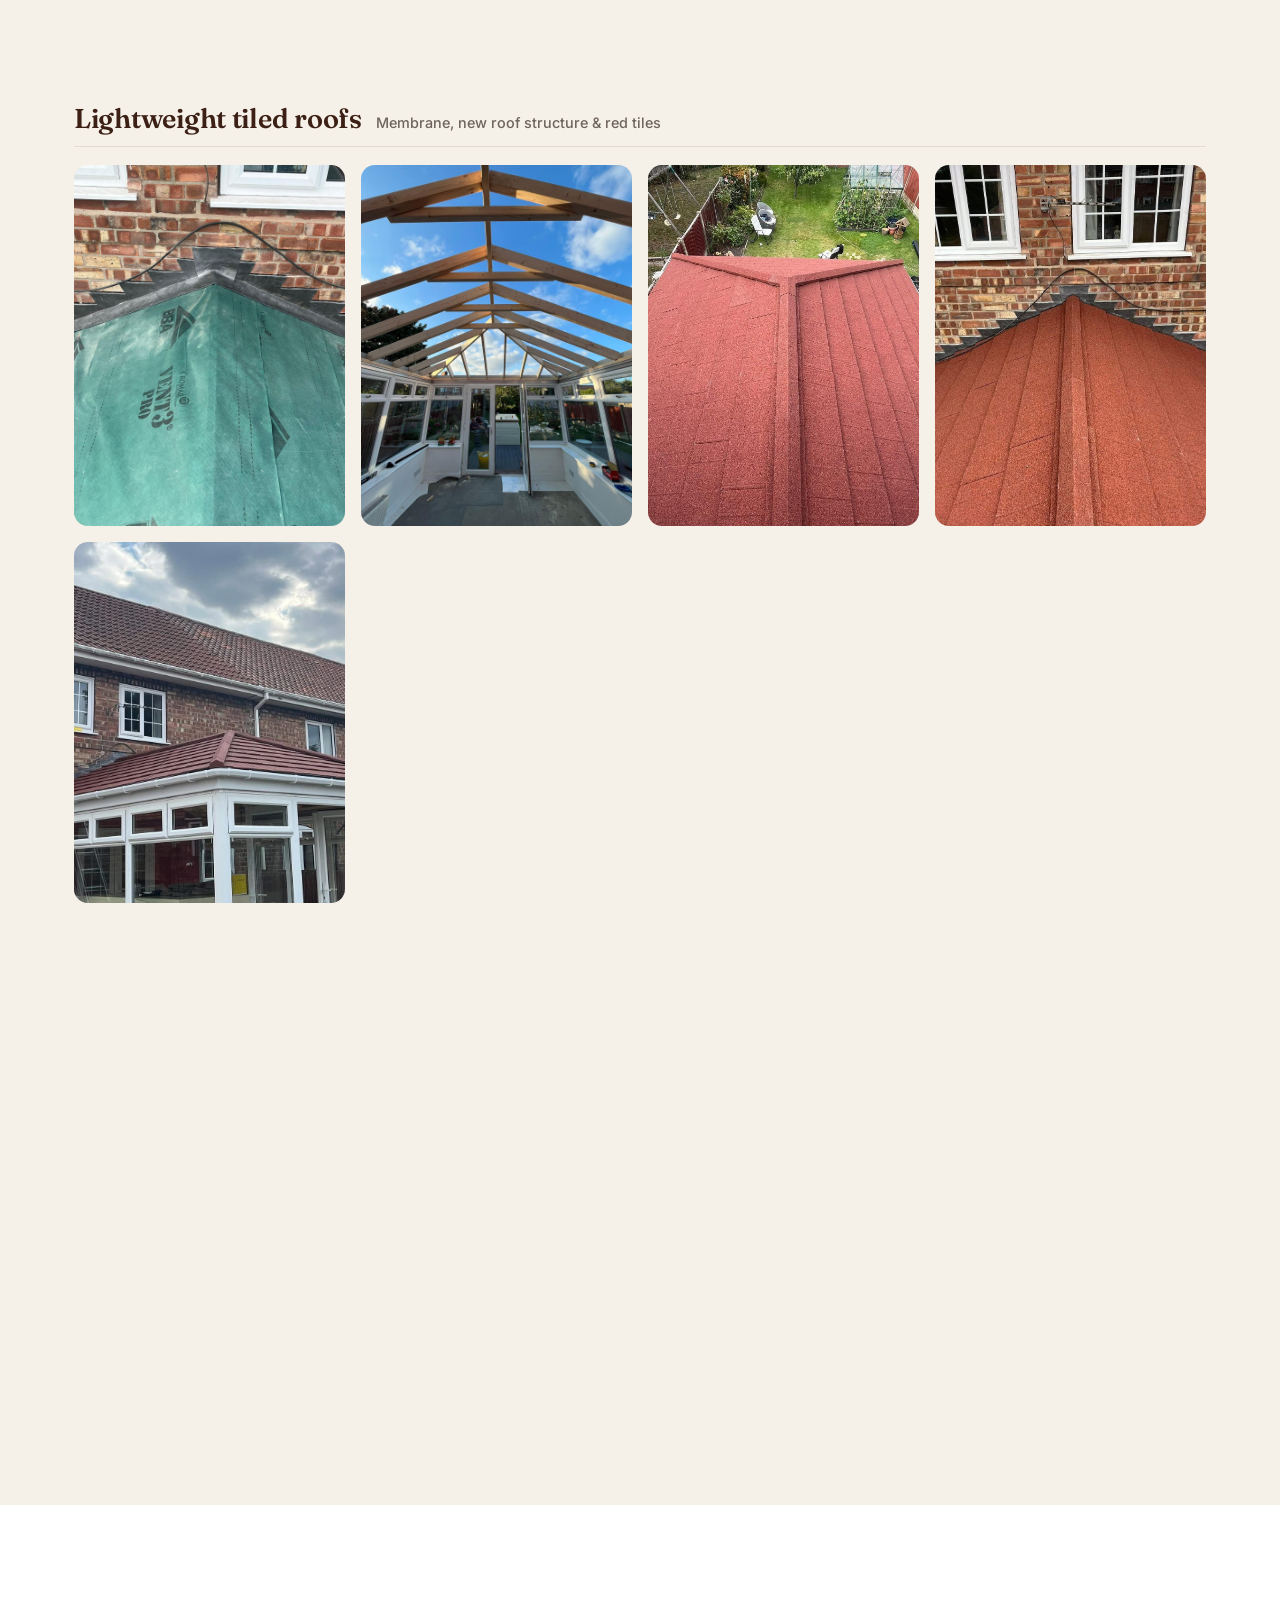
==== commit 6a1157f0: "Simplify services intro Co-Authored-By: Claude Sonnet 5.5 <noreply@anthropic.com>" ====
--- a/index.html
+++ b/index.html
@@ -119,7 +119,7 @@
       <div class="section-head center reveal">
         <span class="eyebrow">Our Services</span>
         <h2>Everything for your home, under one trusted roof</h2>
-        <p class="lead">From a full kitchen or bathroom to fitted joinery, tiling and building work — one skilled tradesman, one point of contact, start to finish.</p>
+        <p class="lead">From a full kitchen or bathroom to fitted joinery, tiling and building work — start to finish.</p>
       </div>
       <div class="grid grid--services">
         <div class="svc reveal">
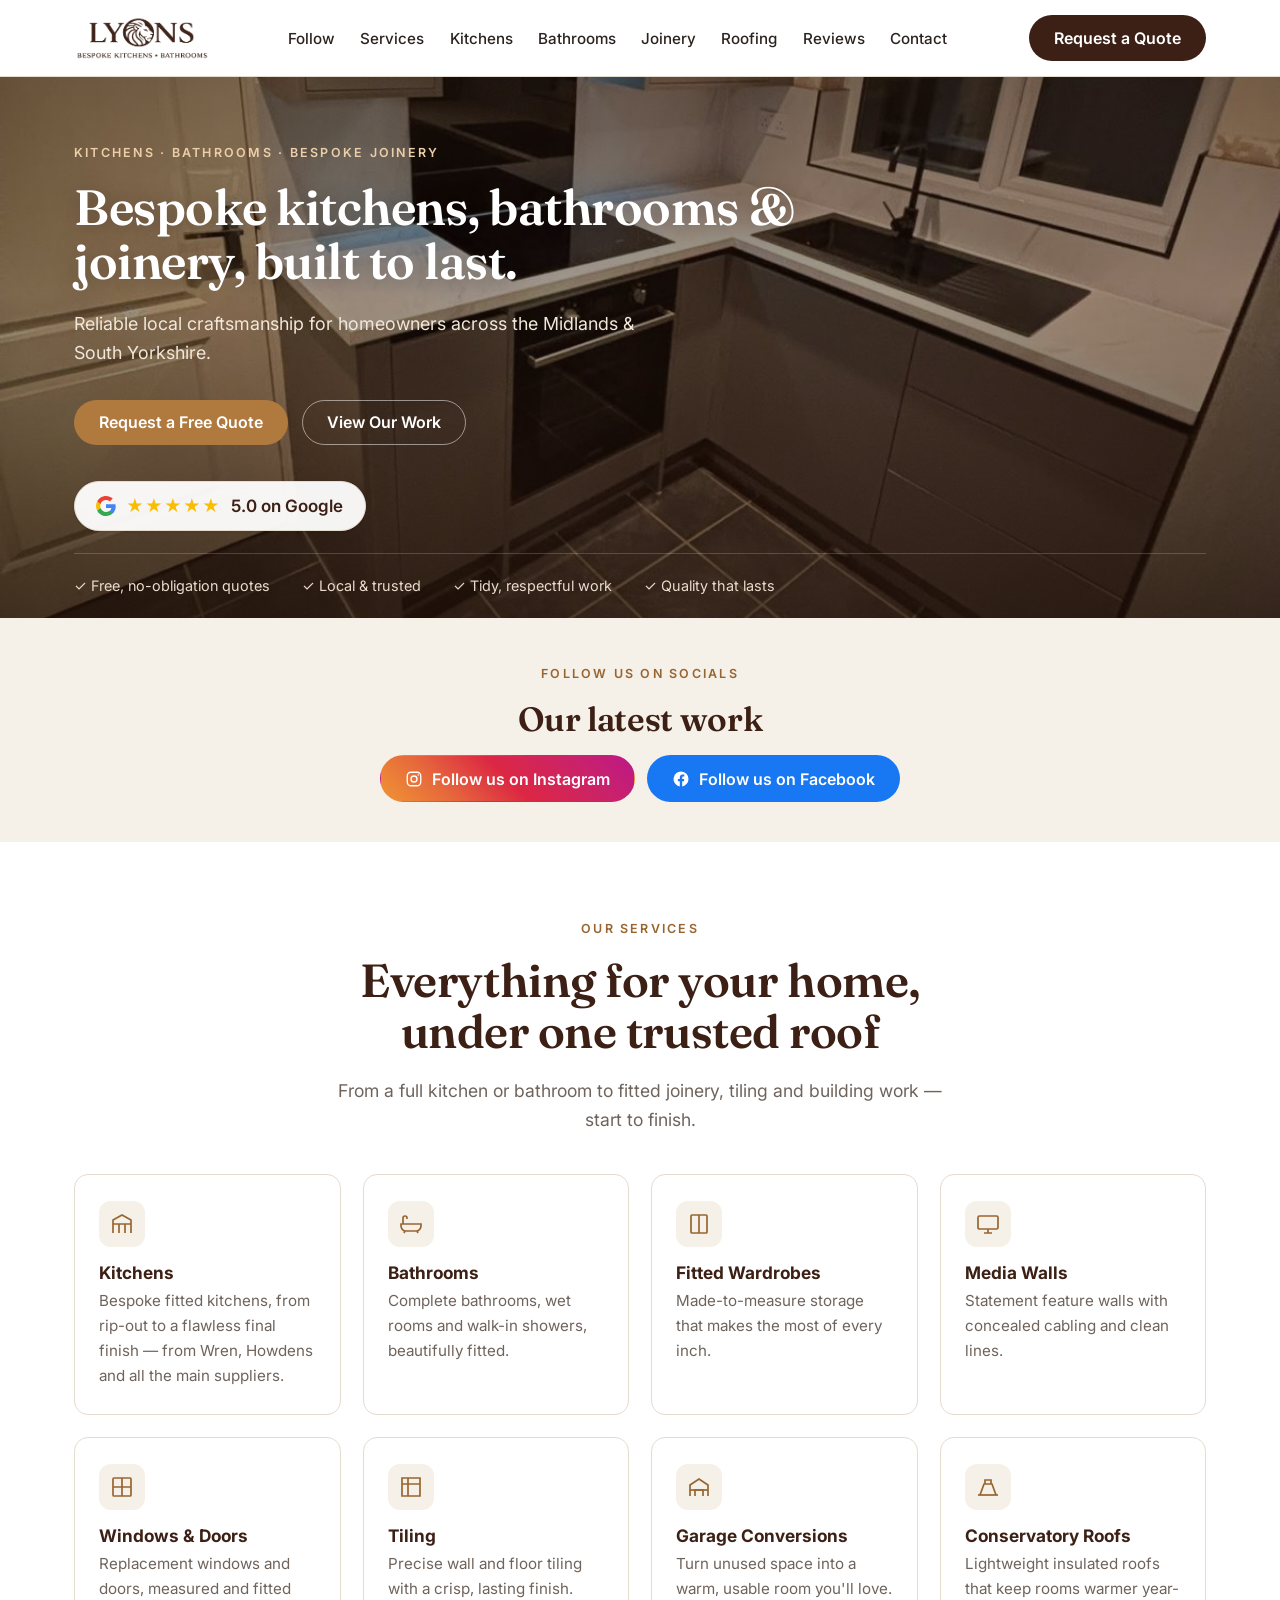
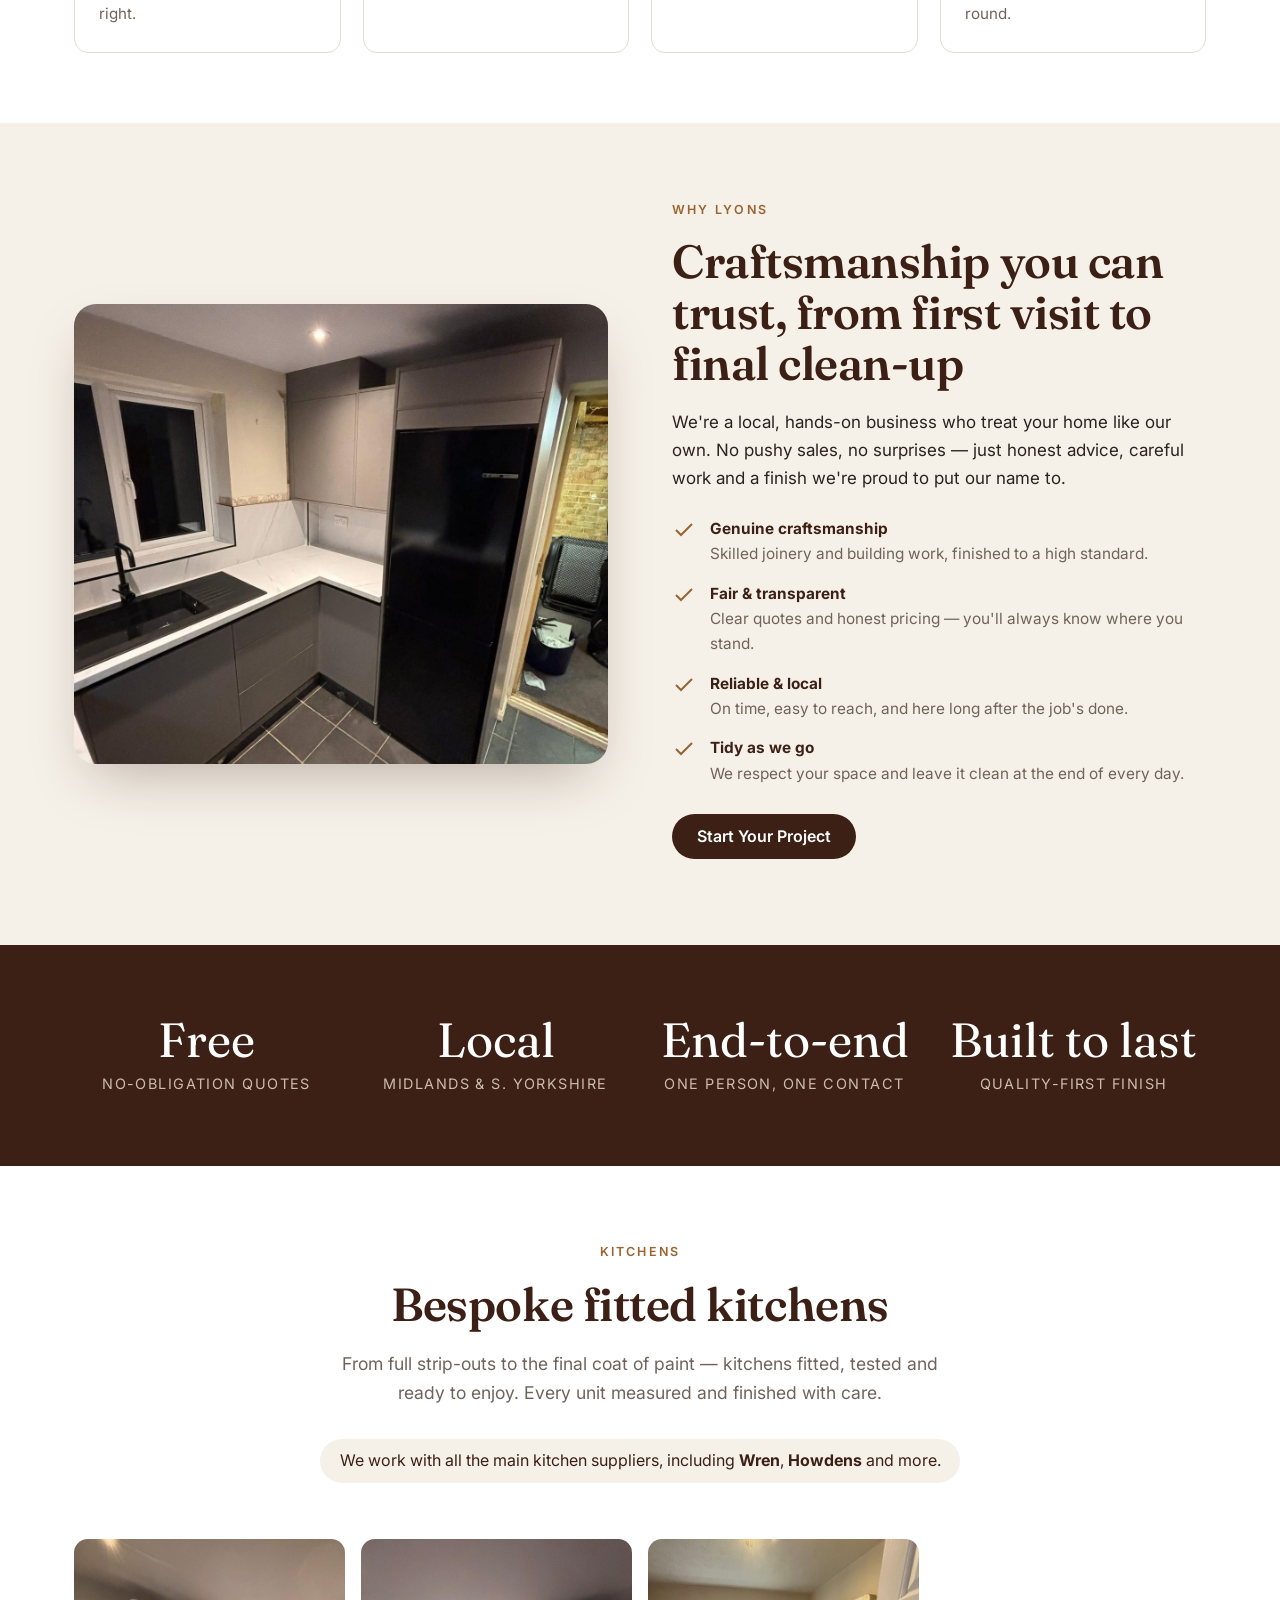
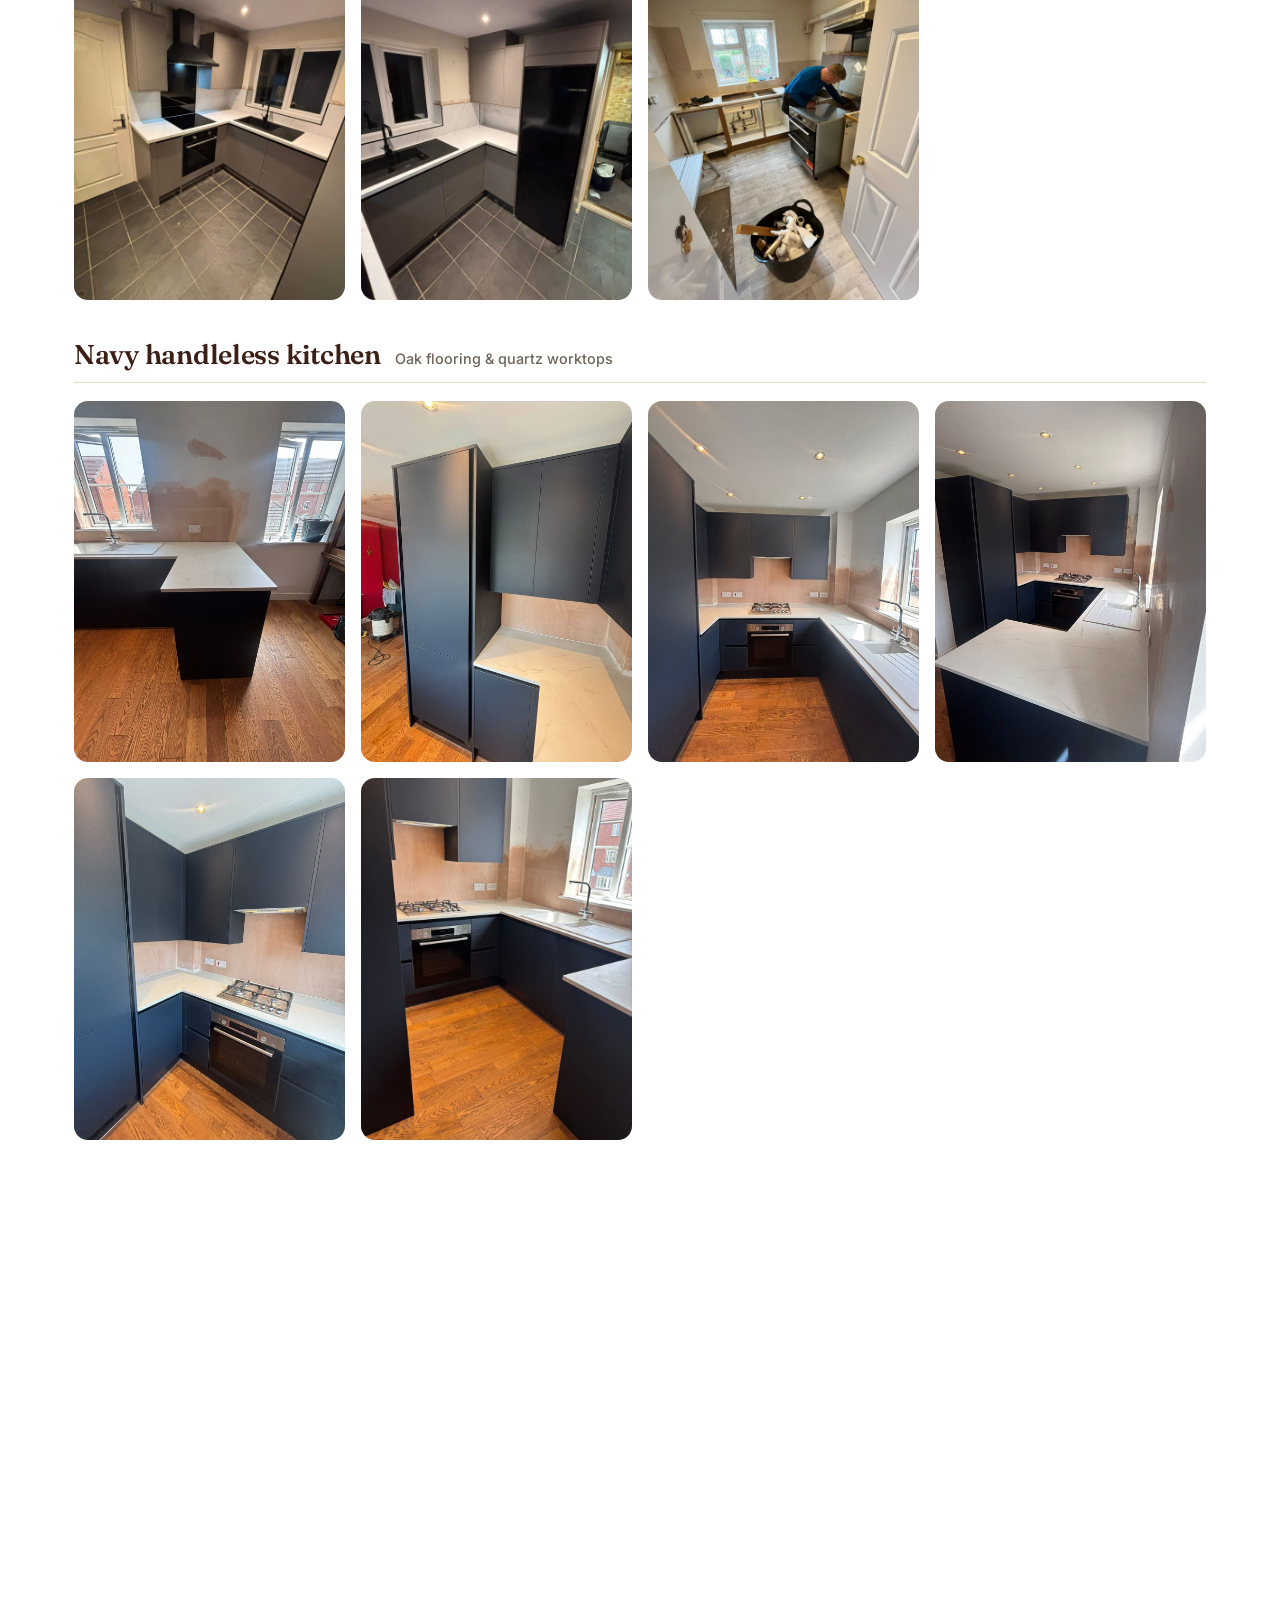
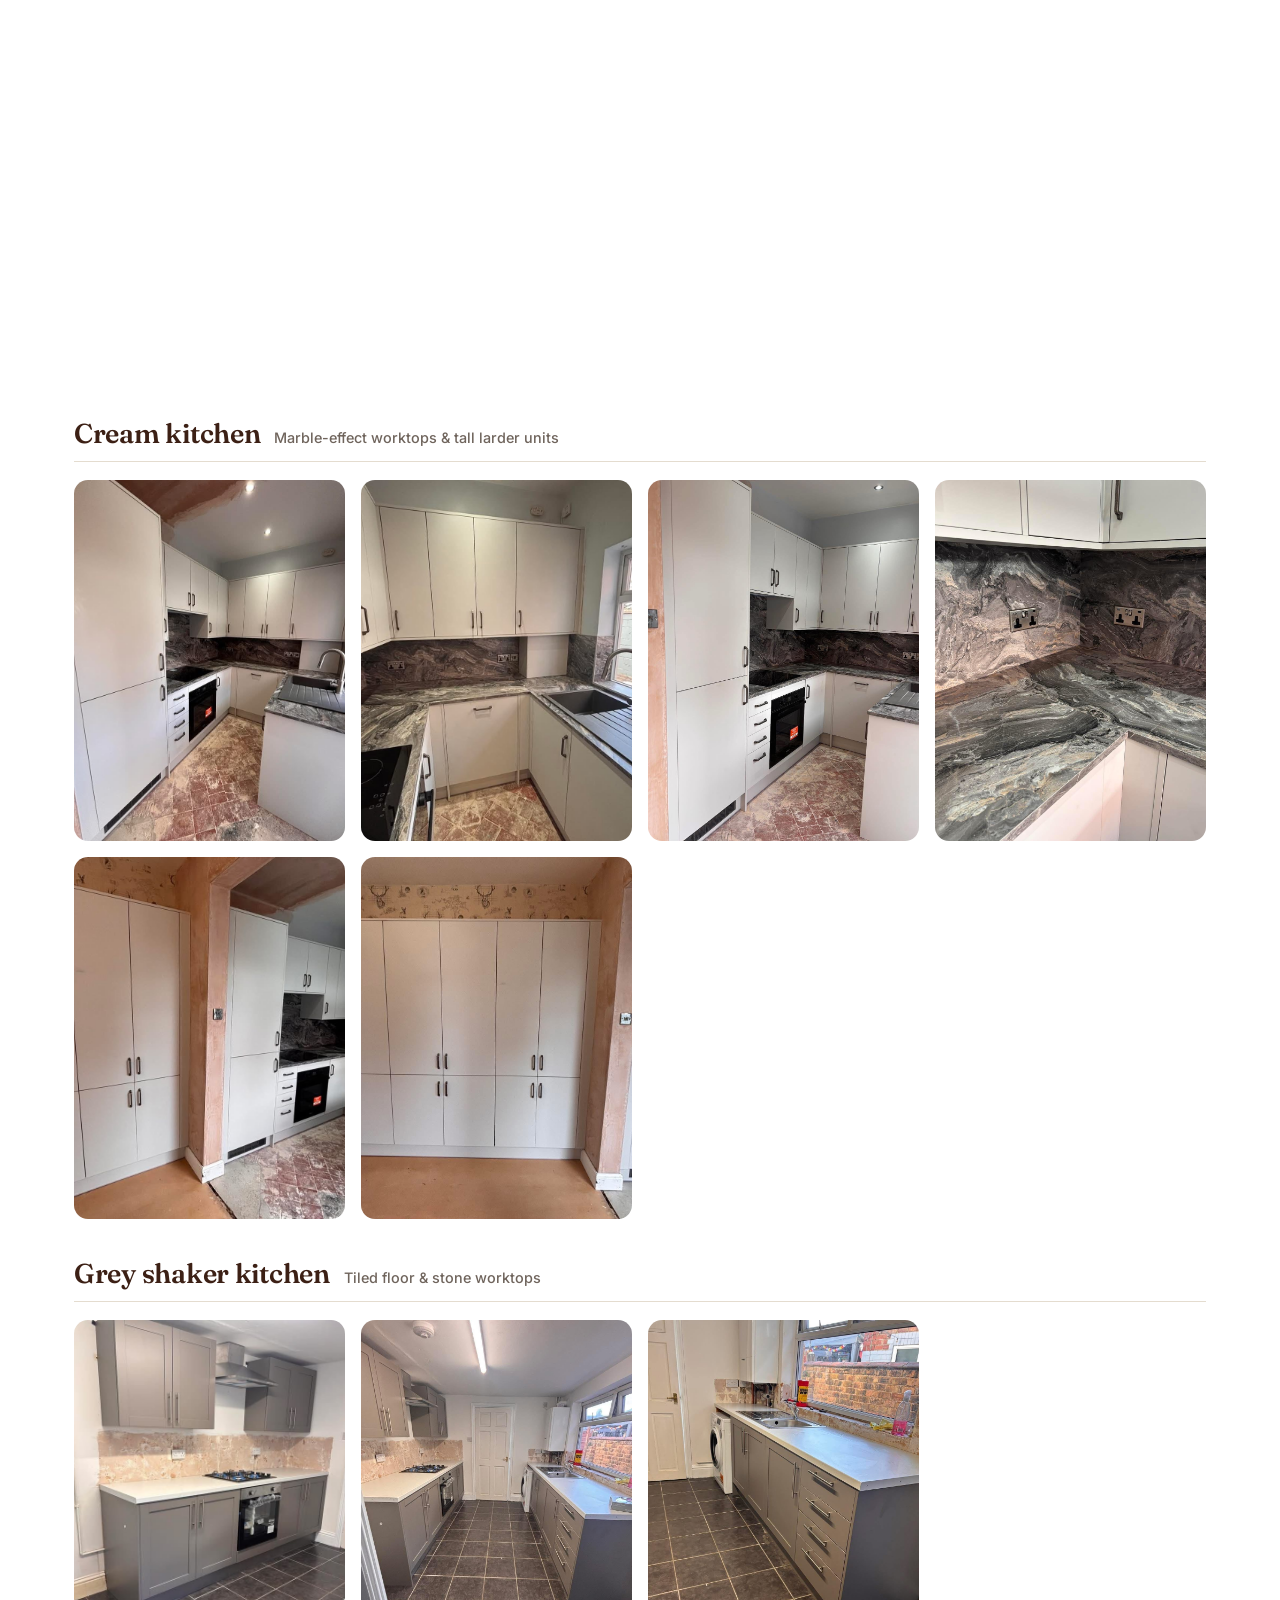
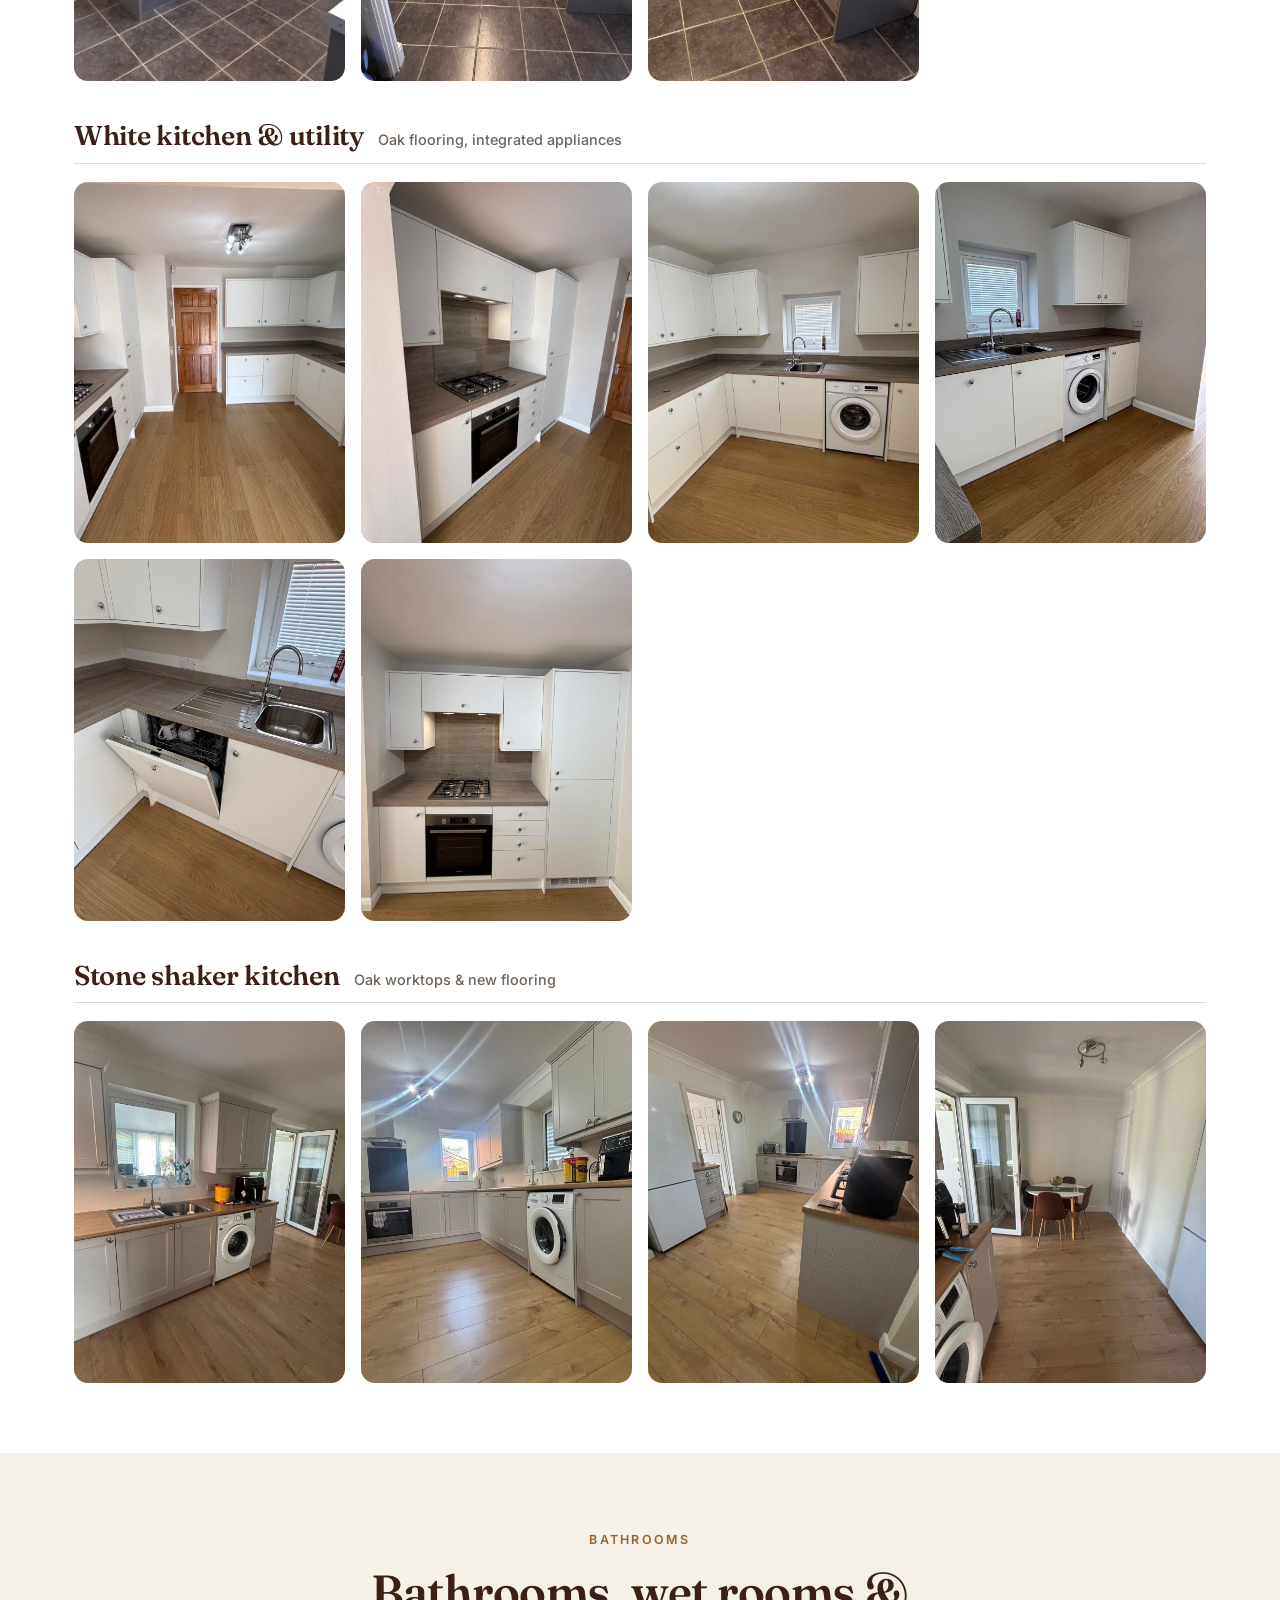
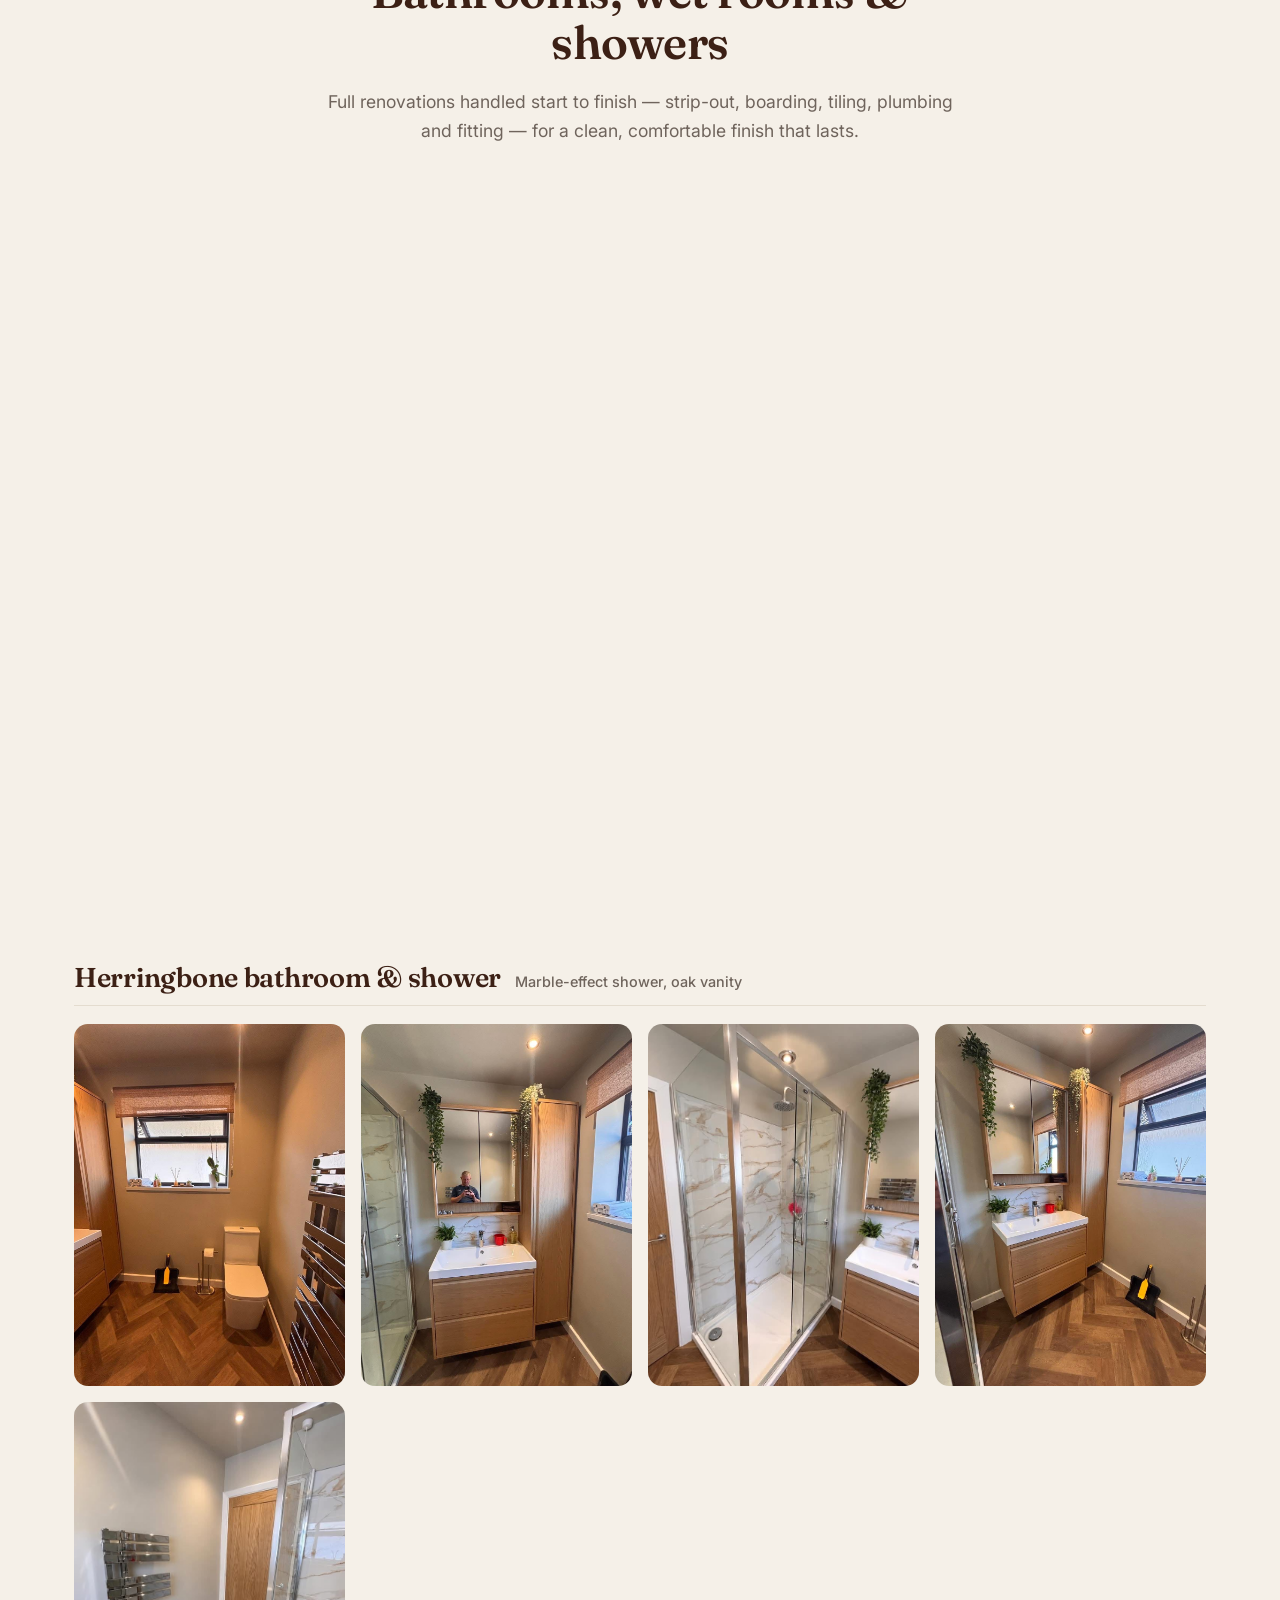
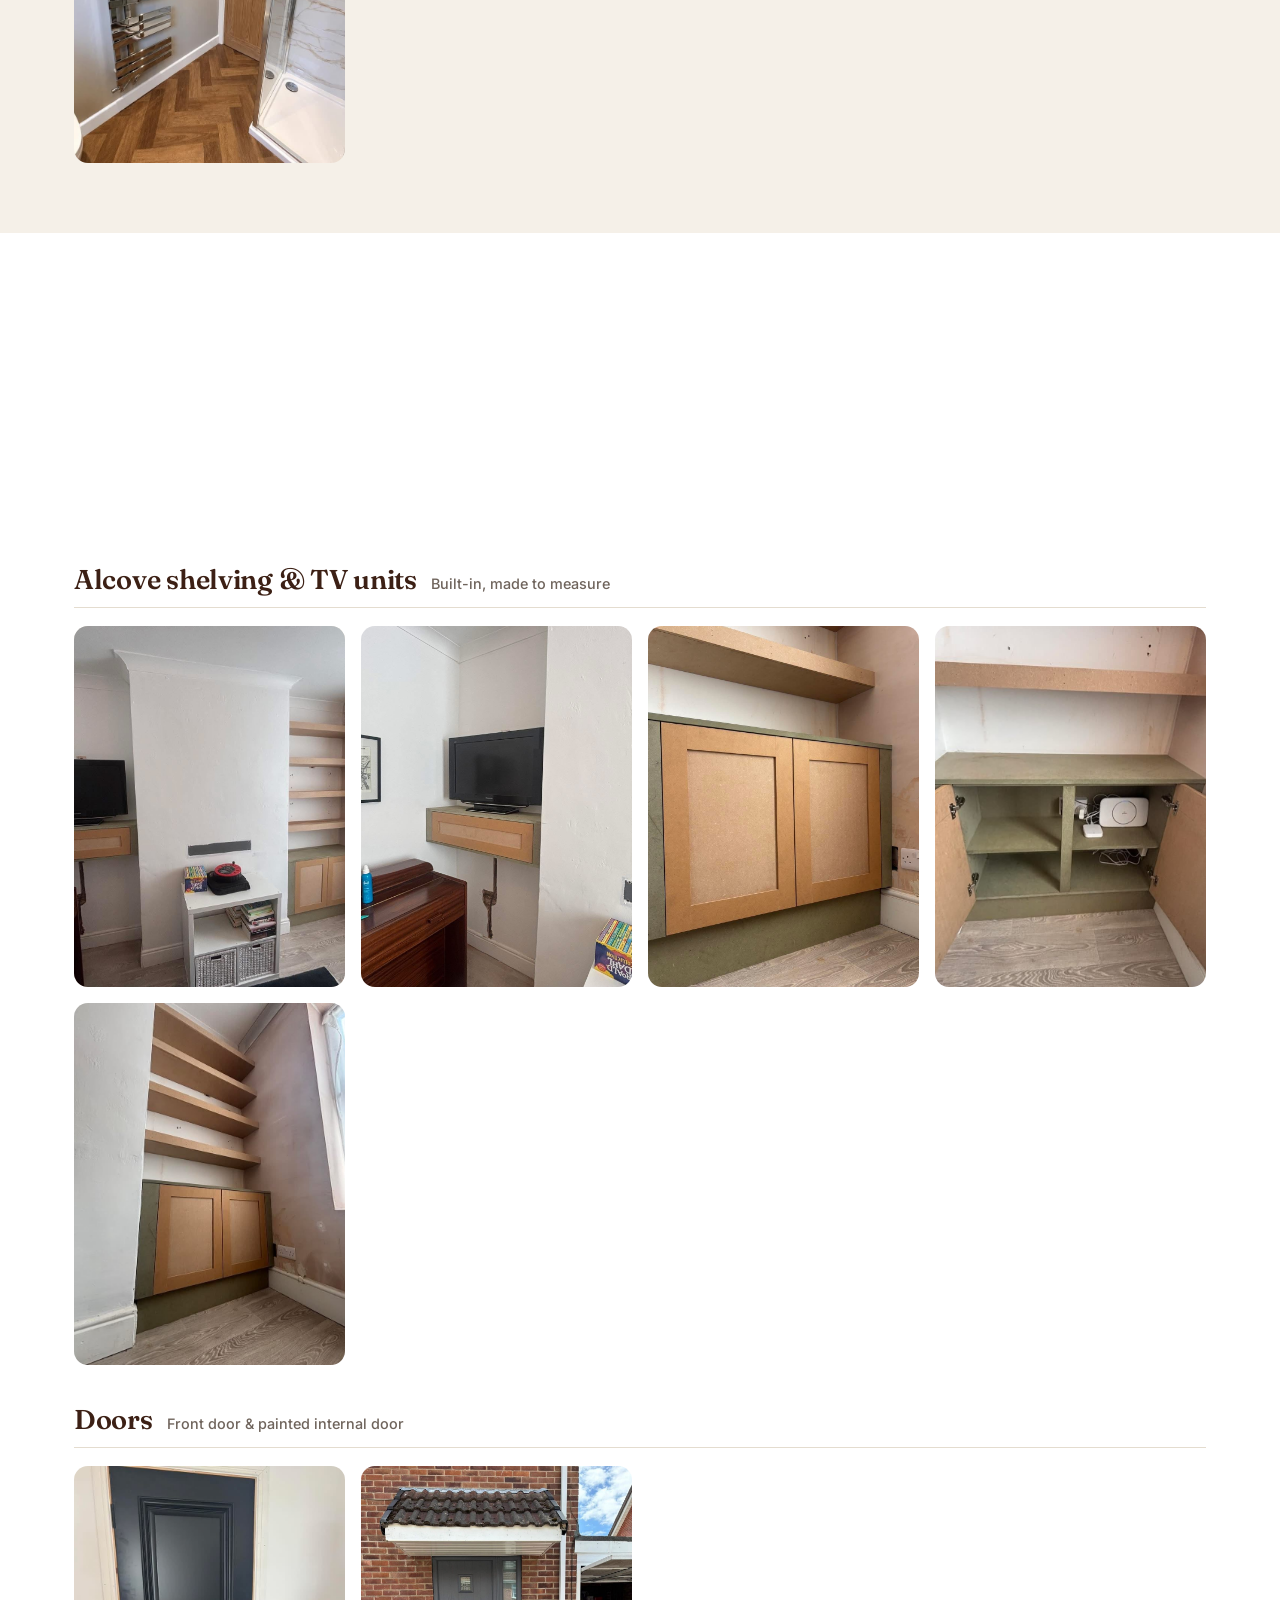
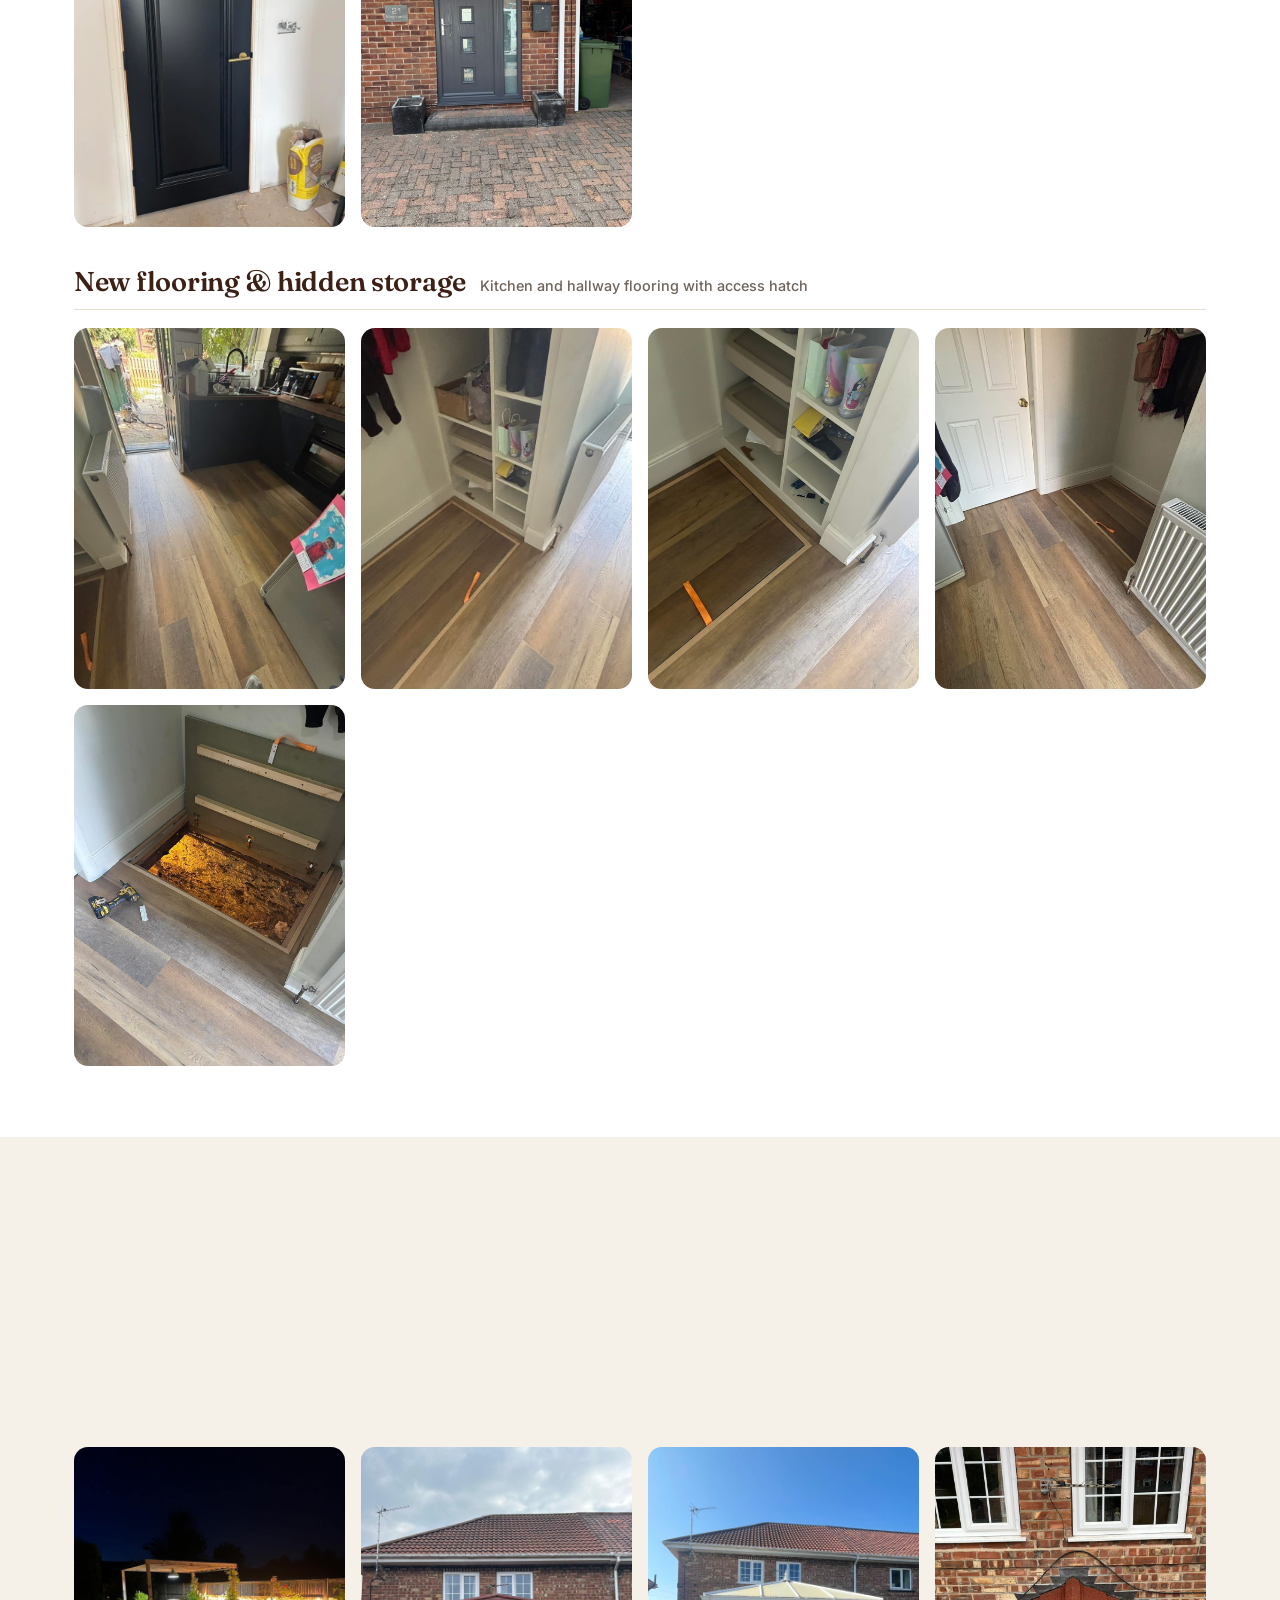
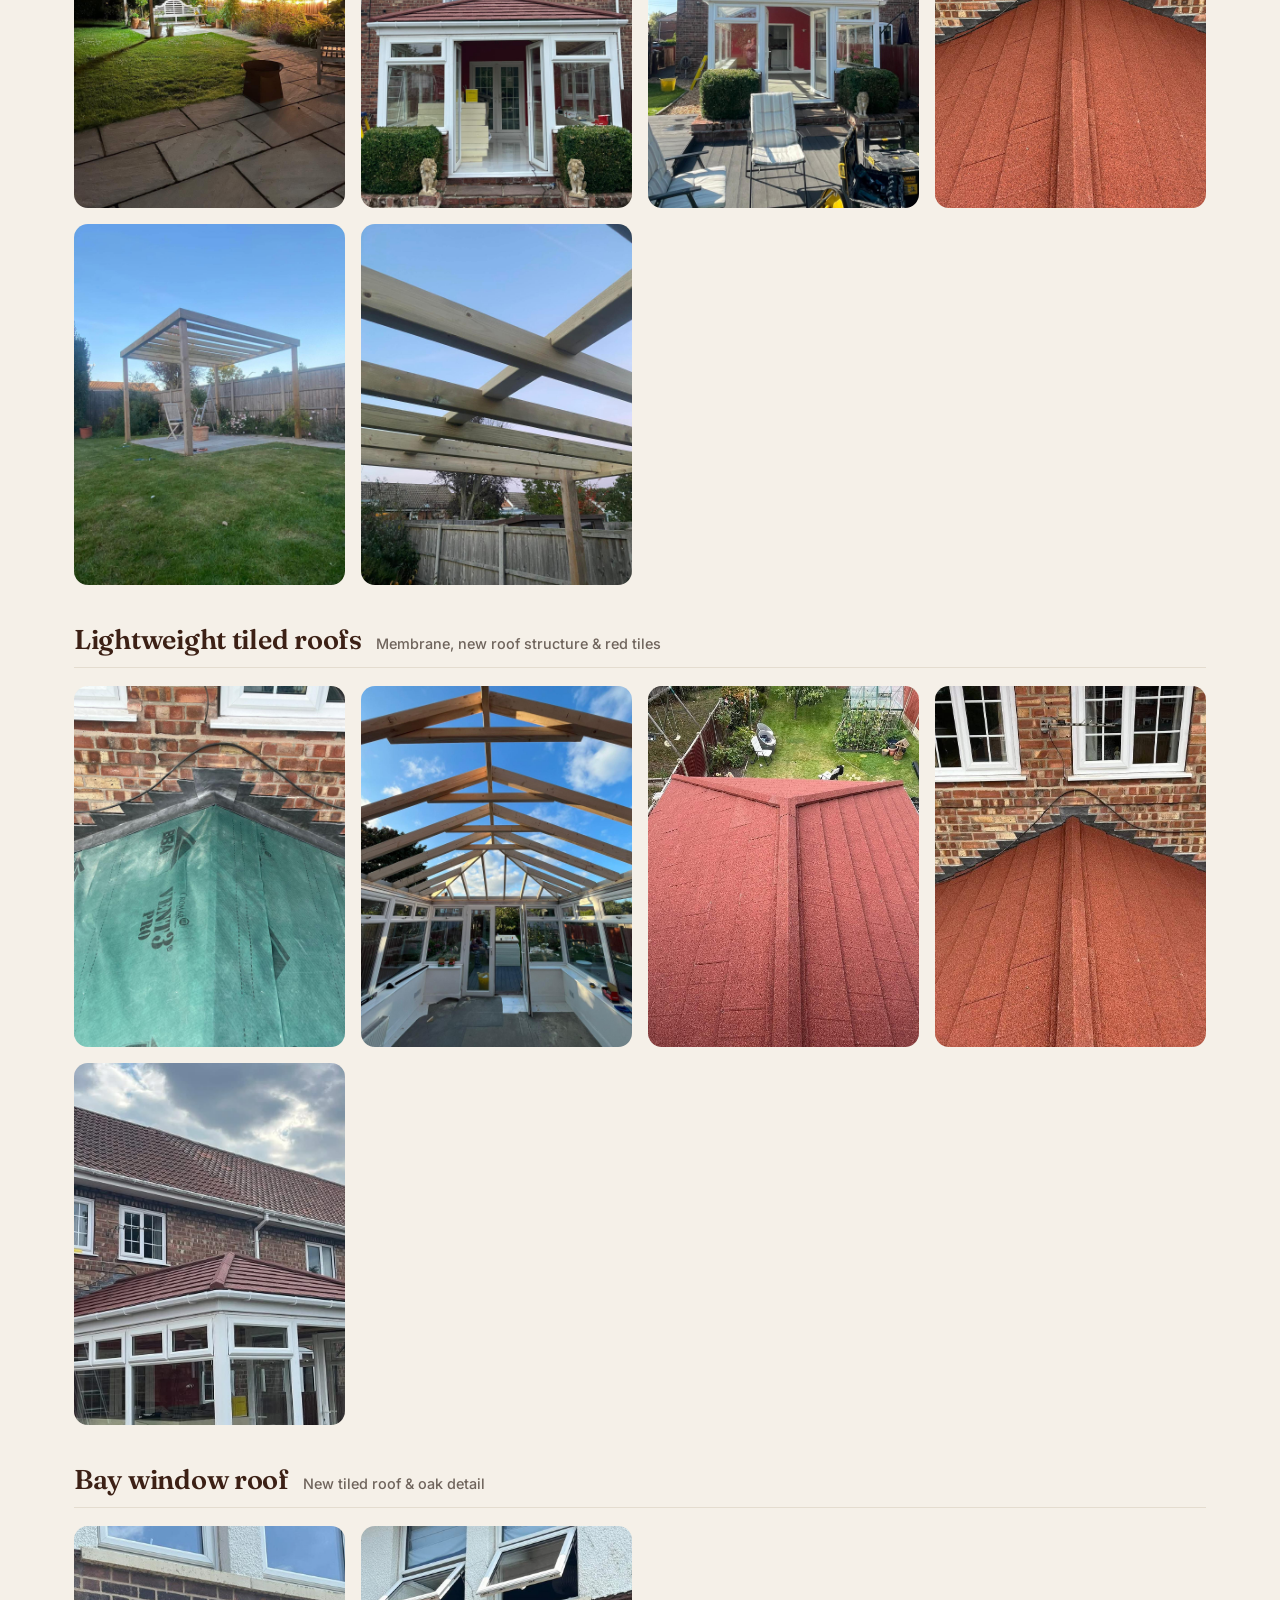
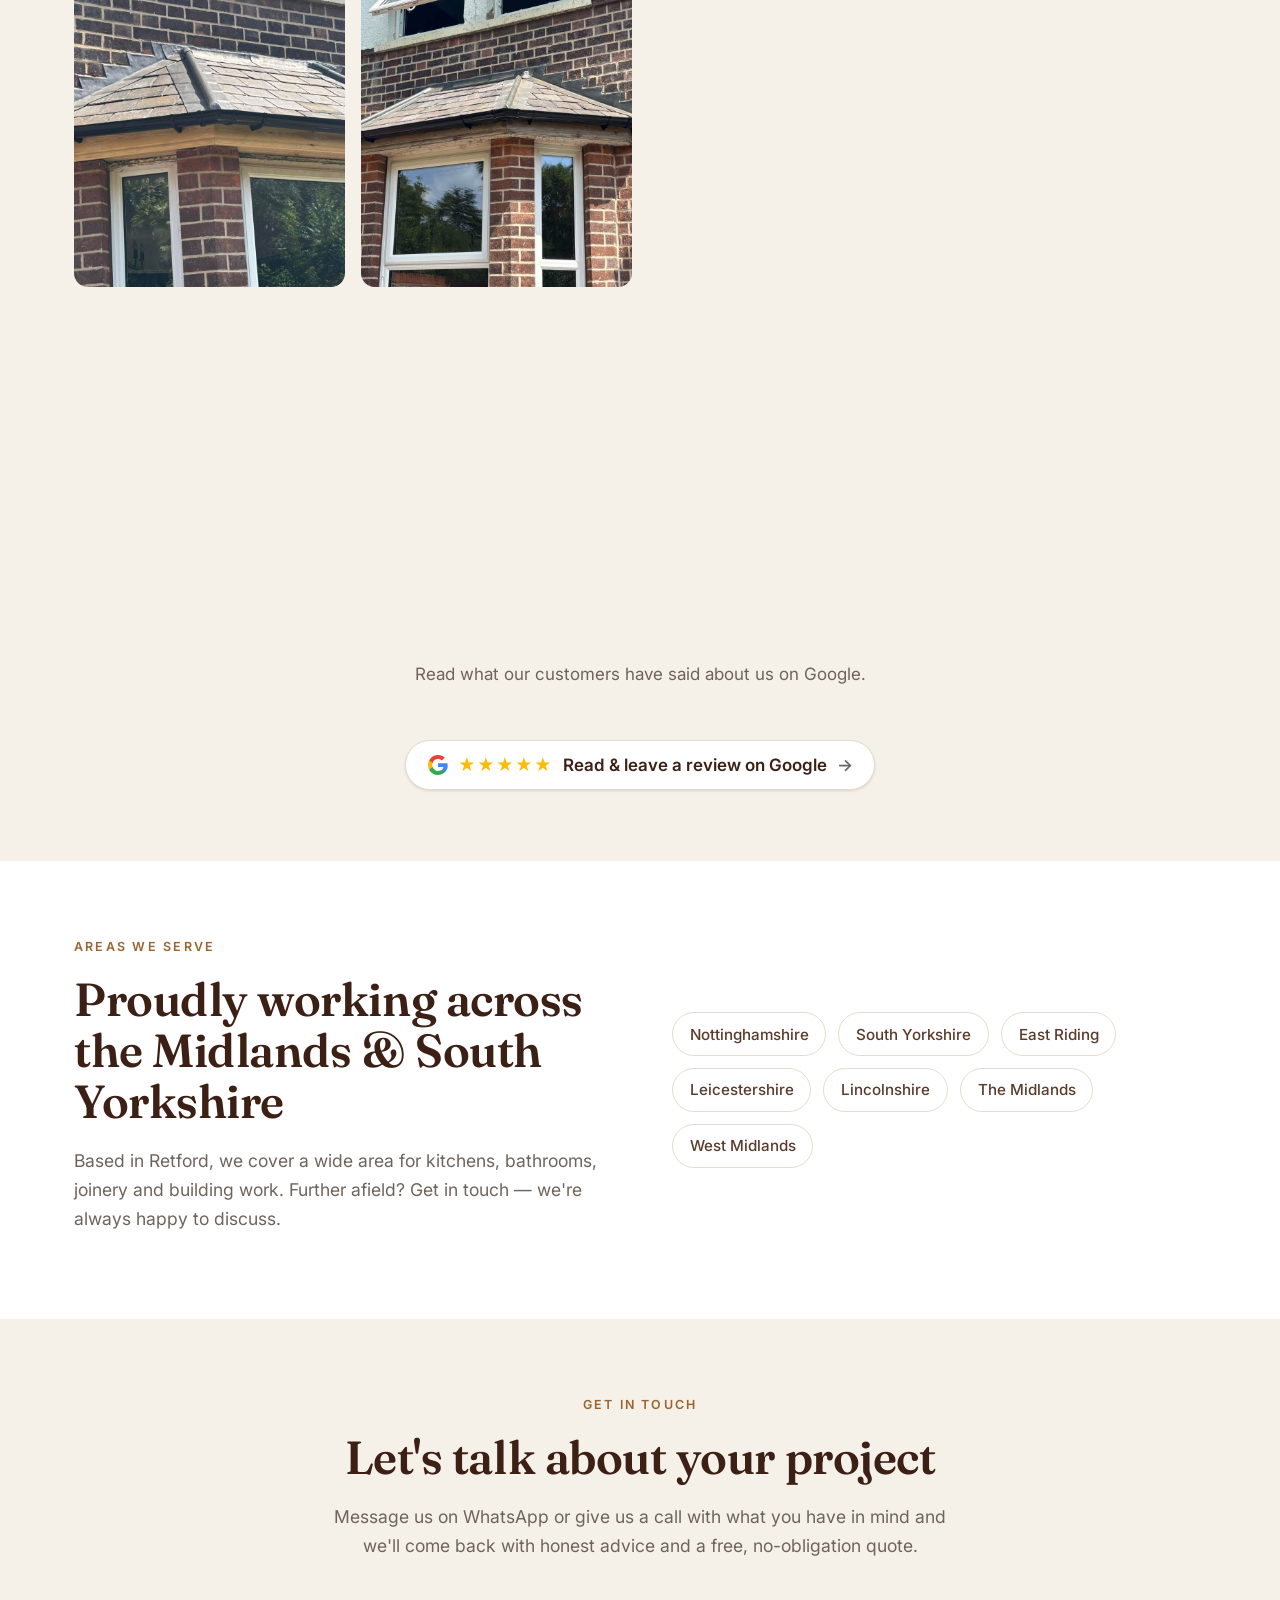
==== commit 86dcc1d4: "Data-driven galleries, Latest work gallery (Pages CMS), tighter spacing, hero badge alignment Co-Aut" ====
--- a/index.html
+++ b/index.html
@@ -43,12 +43,13 @@
       <a class="brand" href="#top" aria-label="Lyons Bespoke home"><img class="brand__logo" src="assets/img/brand/logo.png" alt="Lyons Bespoke — Kitchens &amp; Bathrooms" width="310" height="105"></a>
       <nav aria-label="Primary">
         <ul class="nav__links">
-          <li><a href="#social">Latest</a></li>
+          <li><a href="#social">Follow</a></li>
           <li><a href="#services">Services</a></li>
           <li><a href="#kitchens">Kitchens</a></li>
           <li><a href="#bathrooms">Bathrooms</a></li>
           <li><a href="#joinery">Joinery</a></li>
           <li><a href="#roofing">Roofing</a></li>
+          <li hidden data-nav-gallery><a href="#gallery">Latest work</a></li>
           <li><a href="#reviews">Reviews</a></li>
           <li><a href="#contact">Contact</a></li>
           <li><a href="#contact" class="btn btn--primary">Request a Quote</a></li>
@@ -234,178 +235,7 @@
         <p class="lead">From full strip-outs to the final coat of paint — kitchens fitted, tested and ready to enjoy. Every unit measured and finished with care.</p>
         <p class="brands-note">We work with all the main kitchen suppliers, including <strong>Wren</strong>, <strong>Howdens</strong> and more.</p>
       </div>
-      <div class="masonry reveal">
-        <button class="tile" data-lightbox data-full="assets/img/kitchens/kitchens-1.jpeg" data-cap="Fitted &amp; ready to enjoy">
-          <img src="assets/img/kitchens/kitchens-1.jpeg" alt="Completed modern grey fitted kitchen" loading="lazy">
-          <span class="tile__cap">Fitted &amp; ready to enjoy</span>
-        </button>
-        <button class="tile" data-lightbox data-full="assets/img/kitchens/kitchens-2.jpeg" data-cap="White goods fitted &amp; tested">
-          <img src="assets/img/kitchens/kitchens-2.jpeg" alt="Grey kitchen with integrated appliances fitted and tested" loading="lazy">
-          <span class="tile__cap">White goods fitted &amp; tested</span>
-        </button>
-        <button class="tile" data-lightbox data-full="assets/img/kitchens/kitchens-3.jpeg" data-cap="In build">
-          <img src="assets/img/kitchens/kitchens-3.jpeg" alt="Kitchen installation in progress" loading="lazy">
-          <span class="tile__cap">In build</span>
-        </button>
-      </div>
-      <div class="job reveal">
-        <h3 class="job-title">Navy handleless kitchen<span>Oak flooring &amp; quartz worktops</span></h3>
-        <div class="masonry">
-        <button class="tile" data-lightbox data-full="assets/img/jobs/navy-kitchen-1.jpg" data-cap="Navy handleless kitchen">
-          <img src="assets/img/jobs/navy-kitchen-1.jpg" alt="Navy handleless fitted kitchen with oak floor" loading="lazy">
-          <span class="tile__cap">Navy handleless kitchen</span>
-        </button>
-        <button class="tile" data-lightbox data-full="assets/img/jobs/navy-kitchen-2.jpg" data-cap="Navy handleless kitchen">
-          <img src="assets/img/jobs/navy-kitchen-2.jpg" alt="Navy handleless fitted kitchen with oak floor" loading="lazy">
-          <span class="tile__cap">Navy handleless kitchen</span>
-        </button>
-        <button class="tile" data-lightbox data-full="assets/img/jobs/navy-kitchen-3.jpg" data-cap="Navy handleless kitchen">
-          <img src="assets/img/jobs/navy-kitchen-3.jpg" alt="Navy handleless fitted kitchen with oak floor" loading="lazy">
-          <span class="tile__cap">Navy handleless kitchen</span>
-        </button>
-        <button class="tile" data-lightbox data-full="assets/img/jobs/navy-kitchen-4.jpg" data-cap="Navy handleless kitchen">
-          <img src="assets/img/jobs/navy-kitchen-4.jpg" alt="Navy handleless fitted kitchen with oak floor" loading="lazy">
-          <span class="tile__cap">Navy handleless kitchen</span>
-        </button>
-        <button class="tile" data-lightbox data-full="assets/img/jobs/navy-kitchen-5.jpg" data-cap="Navy handleless kitchen">
-          <img src="assets/img/jobs/navy-kitchen-5.jpg" alt="Navy handleless fitted kitchen with oak floor" loading="lazy">
-          <span class="tile__cap">Navy handleless kitchen</span>
-        </button>
-        <button class="tile" data-lightbox data-full="assets/img/jobs/navy-kitchen-6.jpg" data-cap="Navy handleless kitchen">
-          <img src="assets/img/jobs/navy-kitchen-6.jpg" alt="Navy handleless fitted kitchen with oak floor" loading="lazy">
-          <span class="tile__cap">Navy handleless kitchen</span>
-        </button>
-        </div>
-      </div>
-      <div class="job reveal">
-        <h3 class="job-title">Deep teal shaker kitchen<span>Marble-effect splashback &amp; brass handles</span></h3>
-        <div class="masonry">
-        <button class="tile" data-lightbox data-full="assets/img/jobs/teal-kitchen-1.jpg" data-cap="Deep teal shaker kitchen">
-          <img src="assets/img/jobs/teal-kitchen-1.jpg" alt="Deep teal shaker kitchen with marble splashback" loading="lazy">
-          <span class="tile__cap">Deep teal shaker kitchen</span>
-        </button>
-        <button class="tile" data-lightbox data-full="assets/img/jobs/teal-kitchen-2.jpg" data-cap="Deep teal shaker kitchen">
-          <img src="assets/img/jobs/teal-kitchen-2.jpg" alt="Deep teal shaker kitchen with marble splashback" loading="lazy">
-          <span class="tile__cap">Deep teal shaker kitchen</span>
-        </button>
-        <button class="tile" data-lightbox data-full="assets/img/jobs/teal-kitchen-3.jpg" data-cap="Deep teal shaker kitchen">
-          <img src="assets/img/jobs/teal-kitchen-3.jpg" alt="Deep teal shaker kitchen with marble splashback" loading="lazy">
-          <span class="tile__cap">Deep teal shaker kitchen</span>
-        </button>
-        <button class="tile" data-lightbox data-full="assets/img/jobs/teal-kitchen-4.jpg" data-cap="Deep teal shaker kitchen">
-          <img src="assets/img/jobs/teal-kitchen-4.jpg" alt="Deep teal shaker kitchen with marble splashback" loading="lazy">
-          <span class="tile__cap">Deep teal shaker kitchen</span>
-        </button>
-        <button class="tile" data-lightbox data-full="assets/img/jobs/teal-kitchen-5.jpg" data-cap="Deep teal shaker kitchen">
-          <img src="assets/img/jobs/teal-kitchen-5.jpg" alt="Deep teal shaker kitchen with marble splashback" loading="lazy">
-          <span class="tile__cap">Deep teal shaker kitchen</span>
-        </button>
-        <button class="tile" data-lightbox data-full="assets/img/jobs/teal-kitchen-6.jpg" data-cap="Deep teal shaker kitchen">
-          <img src="assets/img/jobs/teal-kitchen-6.jpg" alt="Deep teal shaker kitchen with marble splashback" loading="lazy">
-          <span class="tile__cap">Deep teal shaker kitchen</span>
-        </button>
-        <button class="tile" data-lightbox data-full="assets/img/jobs/teal-kitchen-7.jpg" data-cap="Deep teal shaker kitchen">
-          <img src="assets/img/jobs/teal-kitchen-7.jpg" alt="Deep teal shaker kitchen with marble splashback" loading="lazy">
-          <span class="tile__cap">Deep teal shaker kitchen</span>
-        </button>
-        </div>
-      </div>
-      <div class="job reveal">
-        <h3 class="job-title">Cream kitchen<span>Marble-effect worktops &amp; tall larder units</span></h3>
-        <div class="masonry">
-        <button class="tile" data-lightbox data-full="assets/img/jobs/cream-kitchen-1.jpg" data-cap="Cream kitchen">
-          <img src="assets/img/jobs/cream-kitchen-1.jpg" alt="Cream kitchen with marble-effect worktop" loading="lazy">
-          <span class="tile__cap">Cream kitchen</span>
-        </button>
-        <button class="tile" data-lightbox data-full="assets/img/jobs/cream-kitchen-2.jpg" data-cap="Cream kitchen">
-          <img src="assets/img/jobs/cream-kitchen-2.jpg" alt="Cream kitchen with marble-effect worktop" loading="lazy">
-          <span class="tile__cap">Cream kitchen</span>
-        </button>
-        <button class="tile" data-lightbox data-full="assets/img/jobs/cream-kitchen-3.jpg" data-cap="Cream kitchen">
-          <img src="assets/img/jobs/cream-kitchen-3.jpg" alt="Cream kitchen with marble-effect worktop" loading="lazy">
-          <span class="tile__cap">Cream kitchen</span>
-        </button>
-        <button class="tile" data-lightbox data-full="assets/img/jobs/cream-kitchen-4.jpg" data-cap="Cream kitchen">
-          <img src="assets/img/jobs/cream-kitchen-4.jpg" alt="Cream kitchen with marble-effect worktop" loading="lazy">
-          <span class="tile__cap">Cream kitchen</span>
-        </button>
-        <button class="tile" data-lightbox data-full="assets/img/jobs/cream-kitchen-5.jpg" data-cap="Cream kitchen">
-          <img src="assets/img/jobs/cream-kitchen-5.jpg" alt="Cream kitchen with marble-effect worktop" loading="lazy">
-          <span class="tile__cap">Cream kitchen</span>
-        </button>
-        <button class="tile" data-lightbox data-full="assets/img/jobs/cream-kitchen-6.jpg" data-cap="Cream kitchen">
-          <img src="assets/img/jobs/cream-kitchen-6.jpg" alt="Cream kitchen with marble-effect worktop" loading="lazy">
-          <span class="tile__cap">Cream kitchen</span>
-        </button>
-        </div>
-      </div>
-      <div class="job reveal">
-        <h3 class="job-title">Grey shaker kitchen<span>Tiled floor &amp; stone worktops</span></h3>
-        <div class="masonry">
-        <button class="tile" data-lightbox data-full="assets/img/jobs/grey-kitchen-1.jpg" data-cap="Grey shaker kitchen">
-          <img src="assets/img/jobs/grey-kitchen-1.jpg" alt="Grey shaker kitchen with tiled floor" loading="lazy">
-          <span class="tile__cap">Grey shaker kitchen</span>
-        </button>
-        <button class="tile" data-lightbox data-full="assets/img/jobs/grey-kitchen-2.jpg" data-cap="Grey shaker kitchen">
-          <img src="assets/img/jobs/grey-kitchen-2.jpg" alt="Grey shaker kitchen with tiled floor" loading="lazy">
-          <span class="tile__cap">Grey shaker kitchen</span>
-        </button>
-        <button class="tile" data-lightbox data-full="assets/img/jobs/grey-kitchen-3.jpg" data-cap="Grey shaker kitchen">
-          <img src="assets/img/jobs/grey-kitchen-3.jpg" alt="Grey shaker kitchen with tiled floor" loading="lazy">
-          <span class="tile__cap">Grey shaker kitchen</span>
-        </button>
-        </div>
-      </div>
-      <div class="job reveal">
-        <h3 class="job-title">White kitchen &amp; utility<span>Oak flooring, integrated appliances</span></h3>
-        <div class="masonry">
-        <button class="tile" data-lightbox data-full="assets/img/jobs/white-kitchen-1.jpg" data-cap="White kitchen &amp; utility">
-          <img src="assets/img/jobs/white-kitchen-1.jpg" alt="White fitted kitchen with oak floor" loading="lazy">
-          <span class="tile__cap">White kitchen &amp; utility</span>
-        </button>
-        <button class="tile" data-lightbox data-full="assets/img/jobs/white-kitchen-2.jpg" data-cap="White kitchen &amp; utility">
-          <img src="assets/img/jobs/white-kitchen-2.jpg" alt="White fitted kitchen with oak floor" loading="lazy">
-          <span class="tile__cap">White kitchen &amp; utility</span>
-        </button>
-        <button class="tile" data-lightbox data-full="assets/img/jobs/white-kitchen-3.jpg" data-cap="White kitchen &amp; utility">
-          <img src="assets/img/jobs/white-kitchen-3.jpg" alt="White fitted kitchen with oak floor" loading="lazy">
-          <span class="tile__cap">White kitchen &amp; utility</span>
-        </button>
-        <button class="tile" data-lightbox data-full="assets/img/jobs/white-kitchen-4.jpg" data-cap="White kitchen &amp; utility">
-          <img src="assets/img/jobs/white-kitchen-4.jpg" alt="White fitted kitchen with oak floor" loading="lazy">
-          <span class="tile__cap">White kitchen &amp; utility</span>
-        </button>
-        <button class="tile" data-lightbox data-full="assets/img/jobs/white-kitchen-5.jpg" data-cap="White kitchen &amp; utility">
-          <img src="assets/img/jobs/white-kitchen-5.jpg" alt="White fitted kitchen with oak floor" loading="lazy">
-          <span class="tile__cap">White kitchen &amp; utility</span>
-        </button>
-        <button class="tile" data-lightbox data-full="assets/img/jobs/white-kitchen-6.jpg" data-cap="White kitchen &amp; utility">
-          <img src="assets/img/jobs/white-kitchen-6.jpg" alt="White fitted kitchen with oak floor" loading="lazy">
-          <span class="tile__cap">White kitchen &amp; utility</span>
-        </button>
-        </div>
-      </div>
-      <div class="job reveal">
-        <h3 class="job-title">Stone shaker kitchen<span>Oak worktops &amp; new flooring</span></h3>
-        <div class="masonry">
-        <button class="tile" data-lightbox data-full="assets/img/jobs/shaker-kitchen-1.jpg" data-cap="Stone shaker kitchen">
-          <img src="assets/img/jobs/shaker-kitchen-1.jpg" alt="Stone shaker kitchen with oak worktop" loading="lazy">
-          <span class="tile__cap">Stone shaker kitchen</span>
-        </button>
-        <button class="tile" data-lightbox data-full="assets/img/jobs/shaker-kitchen-2.jpg" data-cap="Stone shaker kitchen">
-          <img src="assets/img/jobs/shaker-kitchen-2.jpg" alt="Stone shaker kitchen with oak worktop" loading="lazy">
-          <span class="tile__cap">Stone shaker kitchen</span>
-        </button>
-        <button class="tile" data-lightbox data-full="assets/img/jobs/shaker-kitchen-3.jpg" data-cap="Stone shaker kitchen">
-          <img src="assets/img/jobs/shaker-kitchen-3.jpg" alt="Stone shaker kitchen with oak worktop" loading="lazy">
-          <span class="tile__cap">Stone shaker kitchen</span>
-        </button>
-        <button class="tile" data-lightbox data-full="assets/img/jobs/shaker-kitchen-4.jpg" data-cap="Stone shaker kitchen">
-          <img src="assets/img/jobs/shaker-kitchen-4.jpg" alt="Stone shaker kitchen with oak worktop" loading="lazy">
-          <span class="tile__cap">Stone shaker kitchen</span>
-        </button>
-        </div>
-      </div>
+      <div class="gallery-mount" data-gallery="kitchens"></div>
     </div>
   </section>
 
@@ -417,57 +247,7 @@
         <h2>Bathrooms, wet rooms &amp; showers</h2>
         <p class="lead">Full renovations handled start to finish — strip-out, boarding, tiling, plumbing and fitting — for a clean, comfortable finish that lasts.</p>
       </div>
-      <div class="masonry reveal">
-        <button class="tile" data-lightbox data-full="assets/img/bathrooms/bathrooms-7.jpeg" data-cap="Wood-panelled bathroom, fully fitted">
-          <img src="assets/img/bathrooms/bathrooms-7.jpeg" alt="Warm wood-panelled bathroom with freestanding bath" loading="lazy">
-          <span class="tile__cap">Wood-panelled bathroom, fully fitted</span>
-        </button>
-        <button class="tile" data-lightbox data-full="assets/img/bathrooms/bathrooms-2.jpeg" data-cap="Walk-in shower with grey tiling">
-          <img src="assets/img/bathrooms/bathrooms-2.jpeg" alt="Walk-in shower with grey tiling and glass screen" loading="lazy">
-          <span class="tile__cap">Walk-in shower with grey tiling</span>
-        </button>
-        <button class="tile" data-lightbox data-full="assets/img/bathrooms/bathrooms-6.jpeg" data-cap="Fitted shower with rainfall head">
-          <img src="assets/img/bathrooms/bathrooms-6.jpeg" alt="White-tiled shower enclosure with rainfall shower head" loading="lazy">
-          <span class="tile__cap">Fitted shower with rainfall head</span>
-        </button>
-        <button class="tile" data-lightbox data-full="assets/img/bathrooms/bathrooms-5.jpeg" data-cap="Sliding-door shower enclosure">
-          <img src="assets/img/bathrooms/bathrooms-5.jpeg" alt="Teal bathroom with sliding-door shower enclosure" loading="lazy">
-          <span class="tile__cap">Sliding-door shower enclosure</span>
-        </button>
-        <button class="tile" data-lightbox data-full="assets/img/bathrooms/bathrooms-4.jpeg" data-cap="Fitted cloakroom">
-          <img src="assets/img/bathrooms/bathrooms-4.jpeg" alt="Teal cloakroom with toilet, basin and heated towel rail" loading="lazy">
-          <span class="tile__cap">Fitted cloakroom</span>
-        </button>
-        <button class="tile" data-lightbox data-full="assets/img/bathrooms/bathrooms-1.jpeg" data-cap="Strip-out, ready to rebuild">
-          <img src="assets/img/bathrooms/bathrooms-1.jpeg" alt="Bathroom stripped back to brick before renovation" loading="lazy">
-          <span class="tile__cap">Strip-out, ready to rebuild</span>
-        </button>
-      </div>
-      <div class="job reveal">
-        <h3 class="job-title">Herringbone bathroom &amp; shower<span>Marble-effect shower, oak vanity</span></h3>
-        <div class="masonry">
-        <button class="tile" data-lightbox data-full="assets/img/jobs/bathroom-herringbone-1.jpg" data-cap="Herringbone bathroom &amp; shower">
-          <img src="assets/img/jobs/bathroom-herringbone-1.jpg" alt="Bathroom with herringbone floor and marble-effect shower" loading="lazy">
-          <span class="tile__cap">Herringbone bathroom &amp; shower</span>
-        </button>
-        <button class="tile" data-lightbox data-full="assets/img/jobs/bathroom-herringbone-2.jpg" data-cap="Herringbone bathroom &amp; shower">
-          <img src="assets/img/jobs/bathroom-herringbone-2.jpg" alt="Bathroom with herringbone floor and marble-effect shower" loading="lazy">
-          <span class="tile__cap">Herringbone bathroom &amp; shower</span>
-        </button>
-        <button class="tile" data-lightbox data-full="assets/img/jobs/bathroom-herringbone-3.jpg" data-cap="Herringbone bathroom &amp; shower">
-          <img src="assets/img/jobs/bathroom-herringbone-3.jpg" alt="Bathroom with herringbone floor and marble-effect shower" loading="lazy">
-          <span class="tile__cap">Herringbone bathroom &amp; shower</span>
-        </button>
-        <button class="tile" data-lightbox data-full="assets/img/jobs/bathroom-herringbone-4.jpg" data-cap="Herringbone bathroom &amp; shower">
-          <img src="assets/img/jobs/bathroom-herringbone-4.jpg" alt="Bathroom with herringbone floor and marble-effect shower" loading="lazy">
-          <span class="tile__cap">Herringbone bathroom &amp; shower</span>
-        </button>
-        <button class="tile" data-lightbox data-full="assets/img/jobs/bathroom-herringbone-5.jpg" data-cap="Herringbone bathroom &amp; shower">
-          <img src="assets/img/jobs/bathroom-herringbone-5.jpg" alt="Bathroom with herringbone floor and marble-effect shower" loading="lazy">
-          <span class="tile__cap">Herringbone bathroom &amp; shower</span>
-        </button>
-        </div>
-      </div>
+      <div class="gallery-mount" data-gallery="bathrooms"></div>
     </div>
   </section>
 
@@ -479,69 +259,7 @@
         <h2>Bespoke joinery, doors &amp; flooring</h2>
         <p class="lead">Made-to-measure alcove units, fitted doors and new flooring — the details that finish a room properly.</p>
       </div>
-      <div class="job reveal">
-        <h3 class="job-title">Alcove shelving &amp; TV units<span>Built-in, made to measure</span></h3>
-        <div class="masonry">
-        <button class="tile" data-lightbox data-full="assets/img/jobs/alcove-units-1.jpg" data-cap="Alcove shelving &amp; TV units">
-          <img src="assets/img/jobs/alcove-units-1.jpg" alt="Built-in alcove shelving and TV unit" loading="lazy">
-          <span class="tile__cap">Alcove shelving &amp; TV units</span>
-        </button>
-        <button class="tile" data-lightbox data-full="assets/img/jobs/alcove-units-2.jpg" data-cap="Alcove shelving &amp; TV units">
-          <img src="assets/img/jobs/alcove-units-2.jpg" alt="Built-in alcove shelving and TV unit" loading="lazy">
-          <span class="tile__cap">Alcove shelving &amp; TV units</span>
-        </button>
-        <button class="tile" data-lightbox data-full="assets/img/jobs/alcove-units-3.jpg" data-cap="Alcove shelving &amp; TV units">
-          <img src="assets/img/jobs/alcove-units-3.jpg" alt="Built-in alcove shelving and TV unit" loading="lazy">
-          <span class="tile__cap">Alcove shelving &amp; TV units</span>
-        </button>
-        <button class="tile" data-lightbox data-full="assets/img/jobs/alcove-units-4.jpg" data-cap="Alcove shelving &amp; TV units">
-          <img src="assets/img/jobs/alcove-units-4.jpg" alt="Built-in alcove shelving and TV unit" loading="lazy">
-          <span class="tile__cap">Alcove shelving &amp; TV units</span>
-        </button>
-        <button class="tile" data-lightbox data-full="assets/img/jobs/alcove-units-5.jpg" data-cap="Alcove shelving &amp; TV units">
-          <img src="assets/img/jobs/alcove-units-5.jpg" alt="Built-in alcove shelving and TV unit" loading="lazy">
-          <span class="tile__cap">Alcove shelving &amp; TV units</span>
-        </button>
-        </div>
-      </div>
-      <div class="job reveal">
-        <h3 class="job-title">Doors<span>Front door &amp; painted internal door</span></h3>
-        <div class="masonry">
-        <button class="tile" data-lightbox data-full="assets/img/jobs/doors-1.jpg" data-cap="Doors">
-          <img src="assets/img/jobs/doors-1.jpg" alt="Fitted door" loading="lazy">
-          <span class="tile__cap">Doors</span>
-        </button>
-        <button class="tile" data-lightbox data-full="assets/img/jobs/doors-2.jpg" data-cap="Doors">
-          <img src="assets/img/jobs/doors-2.jpg" alt="Fitted door" loading="lazy">
-          <span class="tile__cap">Doors</span>
-        </button>
-        </div>
-      </div>
-      <div class="job reveal">
-        <h3 class="job-title">New flooring &amp; hidden storage<span>Kitchen and hallway flooring with access hatch</span></h3>
-        <div class="masonry">
-        <button class="tile" data-lightbox data-full="assets/img/jobs/flooring-1.jpg" data-cap="New flooring &amp; hidden storage">
-          <img src="assets/img/jobs/flooring-1.jpg" alt="New flooring installation" loading="lazy">
-          <span class="tile__cap">New flooring &amp; hidden storage</span>
-        </button>
-        <button class="tile" data-lightbox data-full="assets/img/jobs/flooring-2.jpg" data-cap="New flooring &amp; hidden storage">
-          <img src="assets/img/jobs/flooring-2.jpg" alt="New flooring installation" loading="lazy">
-          <span class="tile__cap">New flooring &amp; hidden storage</span>
-        </button>
-        <button class="tile" data-lightbox data-full="assets/img/jobs/flooring-3.jpg" data-cap="New flooring &amp; hidden storage">
-          <img src="assets/img/jobs/flooring-3.jpg" alt="New flooring installation" loading="lazy">
-          <span class="tile__cap">New flooring &amp; hidden storage</span>
-        </button>
-        <button class="tile" data-lightbox data-full="assets/img/jobs/flooring-4.jpg" data-cap="New flooring &amp; hidden storage">
-          <img src="assets/img/jobs/flooring-4.jpg" alt="New flooring installation" loading="lazy">
-          <span class="tile__cap">New flooring &amp; hidden storage</span>
-        </button>
-        <button class="tile" data-lightbox data-full="assets/img/jobs/flooring-5.jpg" data-cap="New flooring &amp; hidden storage">
-          <img src="assets/img/jobs/flooring-5.jpg" alt="New flooring installation" loading="lazy">
-          <span class="tile__cap">New flooring &amp; hidden storage</span>
-        </button>
-        </div>
-      </div>
+      <div class="gallery-mount" data-gallery="joinery"></div>
     </div>
   </section>
 
@@ -553,75 +271,24 @@
         <h2>Roofing &amp; building work</h2>
         <p class="lead">Beyond the interior, we take on the structural work too — roofs, lightweight insulated conservatory roofs, pergolas, shopfronts and general building projects.</p>
       </div>
-      <div class="masonry reveal">
-        <button class="tile" data-lightbox data-full="assets/img/roofing/roofing-4.jpeg" data-cap="Finished pergola &amp; patio">
-          <img src="assets/img/roofing/roofing-4.jpeg" alt="Finished garden pergola and patio lit at night" loading="lazy">
-          <span class="tile__cap">Finished pergola &amp; patio</span>
-        </button>
-        <button class="tile" data-lightbox data-full="assets/img/roofing/roofing-10.jpeg" data-cap="Insulated conservatory roof">
-          <img src="assets/img/roofing/roofing-10.jpeg" alt="Conservatory with new lightweight insulated tiled roof" loading="lazy">
-          <span class="tile__cap">Insulated conservatory roof</span>
-        </button>
-        <button class="tile" data-lightbox data-full="assets/img/roofing/roofing-7.jpeg" data-cap="Conservatory — finished">
-          <img src="assets/img/roofing/roofing-7.jpeg" alt="Finished conservatory with new roof, exterior view" loading="lazy">
-          <span class="tile__cap">Conservatory — finished</span>
-        </button>
-        <button class="tile" data-lightbox data-full="assets/img/roofing/roofing-9.jpeg" data-cap="Finished felt roof">
-          <img src="assets/img/roofing/roofing-9.jpeg" alt="Neatly finished felt shingle roof with lead flashing" loading="lazy">
-          <span class="tile__cap">Finished felt roof</span>
-        </button>
-        <button class="tile" data-lightbox data-full="assets/img/roofing/roofing-5.jpeg" data-cap="Pergola frame">
-          <img src="assets/img/roofing/roofing-5.jpeg" alt="Timber pergola frame constructed in a garden" loading="lazy">
-          <span class="tile__cap">Pergola frame</span>
-        </button>
-        <button class="tile" data-lightbox data-full="assets/img/roofing/roofing-3.jpeg" data-cap="Pergola construction">
-          <img src="assets/img/roofing/roofing-3.jpeg" alt="Close-up of timber pergola beams during construction" loading="lazy">
-          <span class="tile__cap">Pergola construction</span>
-        </button>
-      </div>
-      <div class="job reveal">
-        <h3 class="job-title">Lightweight tiled roofs<span>Membrane, new roof structure &amp; red tiles</span></h3>
-        <div class="masonry">
-        <button class="tile" data-lightbox data-full="assets/img/roofing/roofing-2.jpeg" data-cap="Membrane &amp; flashing">
-          <img src="assets/img/roofing/roofing-2.jpeg" alt="Breathable roof membrane and lead flashing installation" loading="lazy">
-          <span class="tile__cap">Membrane &amp; flashing</span>
-        </button>
-        <button class="tile" data-lightbox data-full="assets/img/roofing/roofing-8.jpeg" data-cap="Conservatory roof — in build">
-          <img src="assets/img/roofing/roofing-8.jpeg" alt="New timber roof structure inside a conservatory" loading="lazy">
-          <span class="tile__cap">Conservatory roof — in build</span>
-        </button>
-        <button class="tile" data-lightbox data-full="assets/img/jobs/tiled-roof-1.jpg" data-cap="Lightweight tiled roofs">
-          <img src="assets/img/jobs/tiled-roof-1.jpg" alt="Lightweight tiled roof" loading="lazy">
-          <span class="tile__cap">Lightweight tiled roofs</span>
-        </button>
-        <button class="tile" data-lightbox data-full="assets/img/jobs/tiled-roof-2.jpg" data-cap="Lightweight tiled roofs">
-          <img src="assets/img/jobs/tiled-roof-2.jpg" alt="Lightweight tiled roof" loading="lazy">
-          <span class="tile__cap">Lightweight tiled roofs</span>
-        </button>
-        <button class="tile" data-lightbox data-full="assets/img/jobs/tiled-roof-3.jpg" data-cap="Lightweight tiled roofs">
-          <img src="assets/img/jobs/tiled-roof-3.jpg" alt="Lightweight tiled roof" loading="lazy">
-          <span class="tile__cap">Lightweight tiled roofs</span>
-        </button>
-        </div>
-      </div>
-      <div class="job reveal">
-        <h3 class="job-title">Bay window roof<span>New tiled roof &amp; oak detail</span></h3>
-        <div class="masonry">
-        <button class="tile" data-lightbox data-full="assets/img/jobs/bay-roof-1.jpg" data-cap="Bay window roof">
-          <img src="assets/img/jobs/bay-roof-1.jpg" alt="New tiled bay window roof" loading="lazy">
-          <span class="tile__cap">Bay window roof</span>
-        </button>
-        <button class="tile" data-lightbox data-full="assets/img/jobs/bay-roof-2.jpg" data-cap="Bay window roof">
-          <img src="assets/img/jobs/bay-roof-2.jpg" alt="New tiled bay window roof" loading="lazy">
-          <span class="tile__cap">Bay window roof</span>
-        </button>
-        </div>
-      </div>
+      <div class="gallery-mount" data-gallery="roofing"></div>
+    </div>
+  </section>
+
+  <!-- ============ LATEST WORK (photos added by Darren via Pages CMS: data/recent.json) ============ -->
+  <section class="section" id="gallery" data-spy hidden>
+    <div class="container">
+      <div class="section-head center reveal">
+        <span class="eyebrow">Latest Work</span>
+        <h2>Fresh from the job</h2>
+        <p class="lead">The most recent photos of our work.</p>
+      </div>
+      <div class="masonry" data-recent></div>
     </div>
   </section>
 
   <!-- ============ REVIEWS ============ -->
-  <section class="section" id="reviews" data-spy>
+  <section class="section section--cream" id="reviews" data-spy>
     <div class="container">
       <div class="section-head center reveal">
         <span class="eyebrow">Reviews</span>
--- a/styles.css
+++ b/styles.css
@@ -51,7 +51,7 @@
   color: var(--ink);
   font-weight: 600;
   line-height: 1.1;
-  margin: 0 0 .5em;
+  margin: 0 0 .4em;
   letter-spacing: -0.01em;
 }
 h1 { font-size: clamp(2.3rem, 6vw, 4rem); }
@@ -62,7 +62,7 @@
 
 /* ---------- Layout helpers ---------- */
 .container { width: 100%; max-width: var(--maxw); margin-inline: auto; padding-inline: 24px; }
-.section { padding: clamp(64px, 9vw, 120px) 0; }
+.section { padding: clamp(40px, 5.5vw, 72px) 0; }
 .section--cream { background: var(--cream); }
 .section--ink { background: var(--ink); color: #f3e9df; }
 .section--ink h2, .section--ink h3 { color: #fff; }
@@ -80,7 +80,7 @@
   display: inline-block;
 }
 .section--ink .eyebrow { color: var(--oak); }
-.lead { font-size: 1.18rem; color: var(--muted); }
+.lead { font-size: 1.1rem; color: var(--muted); }
 .section--ink .lead { color: #d9c9ba; }
 
 /* ---------- Buttons ---------- */
@@ -175,7 +175,7 @@
 }
 .hero__inner {
   position: relative; z-index: 1;
-  padding: clamp(48px, 7vw, 88px) 0 clamp(36px, 5vw, 56px);
+  padding: clamp(36px, 5vw, 60px) 0 clamp(24px, 3vw, 36px);
   max-width: 760px;
 }
 .hero .eyebrow { color: #eccfa9; }
@@ -191,7 +191,7 @@
 .hero__strip span { display: inline-flex; align-items: center; gap: .5em; }
 
 /* ---------- Section heading block ---------- */
-.section-head { max-width: 640px; margin-bottom: clamp(40px, 6vw, 64px); }
+.section-head { max-width: 640px; margin-bottom: clamp(24px, 3.5vw, 40px); }
 .section-head.center { margin-inline: auto; }
 
 /* ---------- Services grid ---------- */
@@ -213,7 +213,7 @@
 
 /* ---------- Feature / split ---------- */
 .split { display: grid; grid-template-columns: 1fr 1fr; gap: clamp(32px, 5vw, 72px); align-items: center; }
-.split__media img { border-radius: var(--radius-lg); box-shadow: var(--shadow-lg); aspect-ratio: 4/5; object-fit: cover; width: 100%; }
+.split__media img { border-radius: var(--radius-lg); box-shadow: var(--shadow-lg); aspect-ratio: 1/1; max-height: 460px; object-fit: cover; width: 100%; }
 .split--reverse .split__media { order: 2; }
 
 .checks { list-style: none; margin: 1.5rem 0 0; padding: 0; display: grid; gap: 14px; }
@@ -280,7 +280,7 @@
 .feed-label em.is-live::before { content: ""; display: inline-block; width: 7px; height: 7px; border-radius: 50%; background: #1f7a34; margin-right: 6px; vertical-align: middle; }
 
 /* Job groups inside a gallery section */
-.job { margin-top: clamp(40px, 6vw, 64px); }
+.job { margin-top: clamp(28px, 4vw, 40px); }
 .job-title { font-family: var(--ff-display); font-size: clamp(1.3rem, 2.5vw, 1.7rem); margin-bottom: 18px; padding-bottom: 12px; border-bottom: 1px solid var(--line); display: flex; flex-wrap: wrap; align-items: baseline; gap: 4px 14px; }
 .job-title span { font-family: var(--ff-body); font-size: .9rem; font-weight: 500; color: var(--muted); letter-spacing: 0; }
 
@@ -337,7 +337,7 @@
 .form__note { font-size: .85rem; color: var(--muted); margin-top: 4px; }
 
 /* ---------- Footer ---------- */
-.site-footer { background: var(--ink); color: #d9c9ba; padding: 72px 0 32px; }
+.site-footer { background: var(--ink); color: #d9c9ba; padding: 48px 0 24px; }
 .footer-grid { display: grid; grid-template-columns: 1.6fr 1fr 1fr; gap: 40px; }
 .site-footer h4 { color: #fff; font-family: var(--ff-body); font-size: .85rem; text-transform: uppercase; letter-spacing: .14em; margin-bottom: 18px; }
 .site-footer a { color: #d9c9ba; }
@@ -349,7 +349,7 @@
 .footer-social a { width: 42px; height: 42px; border-radius: 50%; border: 1px solid rgba(255,255,255,.2); display: grid; place-items: center; color:#f0e4d7; }
 .footer-social a:hover { background: var(--oak); border-color: var(--oak); color:#fff; }
 .footer-social svg { width: 20px; height: 20px; }
-.footer-bottom { border-top: 1px solid rgba(255,255,255,.14); margin-top: 48px; padding-top: 24px; display:flex; flex-wrap: wrap; gap: 8px 24px; justify-content: space-between; font-size: .85rem; color: #b3a494; }
+.footer-bottom { border-top: 1px solid rgba(255,255,255,.14); margin-top: 32px; padding-top: 18px; display:flex; flex-wrap: wrap; gap: 8px 24px; justify-content: space-between; font-size: .85rem; color: #b3a494; }
 
 /* ---------- Lightbox ---------- */
 .lightbox {
@@ -421,7 +421,7 @@
 .google-badge--hero { margin-top: 0; background: rgba(255,255,255,.95); }
 
 /* Compact "Follow us" band */
-.section--tight { padding: clamp(36px, 5vw, 56px) 0; }
+.section--tight { padding: clamp(28px, 4vw, 40px) 0; }
 .section-head--tight { margin-bottom: 0; max-width: none; }
 .section-head--tight h2 { font-size: clamp(1.6rem, 3vw, 2.1rem); margin-bottom: 1.1rem; }
 .section-head--tight .social-follow { margin-top: 0; }
@@ -438,3 +438,8 @@
 .btn--insta:hover { color: #fff; filter: brightness(1.08); transform: translateY(-2px); box-shadow: var(--shadow-md); }
 .btn--facebook { color: #fff; background: #1877f2; }
 .btn--facebook:hover { color: #fff; background: #1468d8; transform: translateY(-2px); box-shadow: var(--shadow-md); }
+
+[hidden] { display: none !important; }
+
+/* Hero rating badge: left-aligned with the hero text on desktop, centred on phones */
+@media (min-width: 821px) { .hero__rating { justify-content: flex-start; } }
